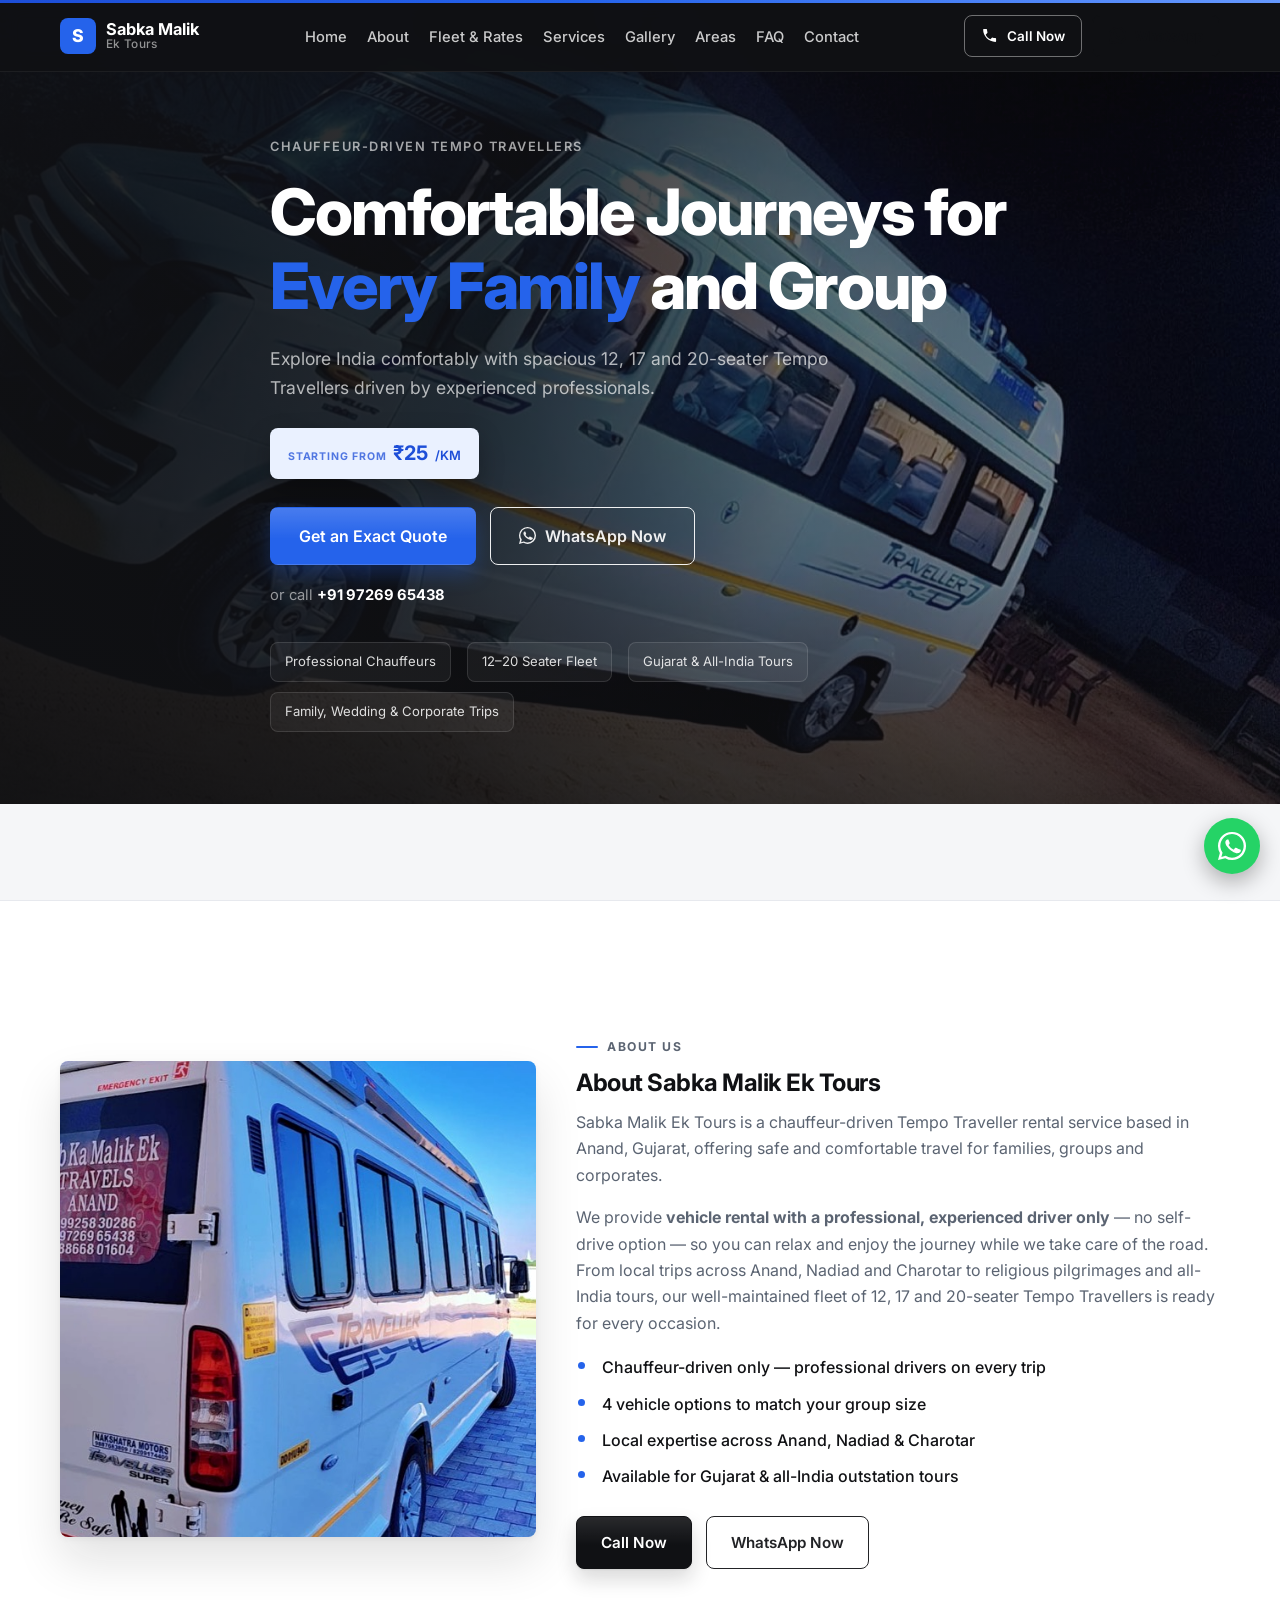
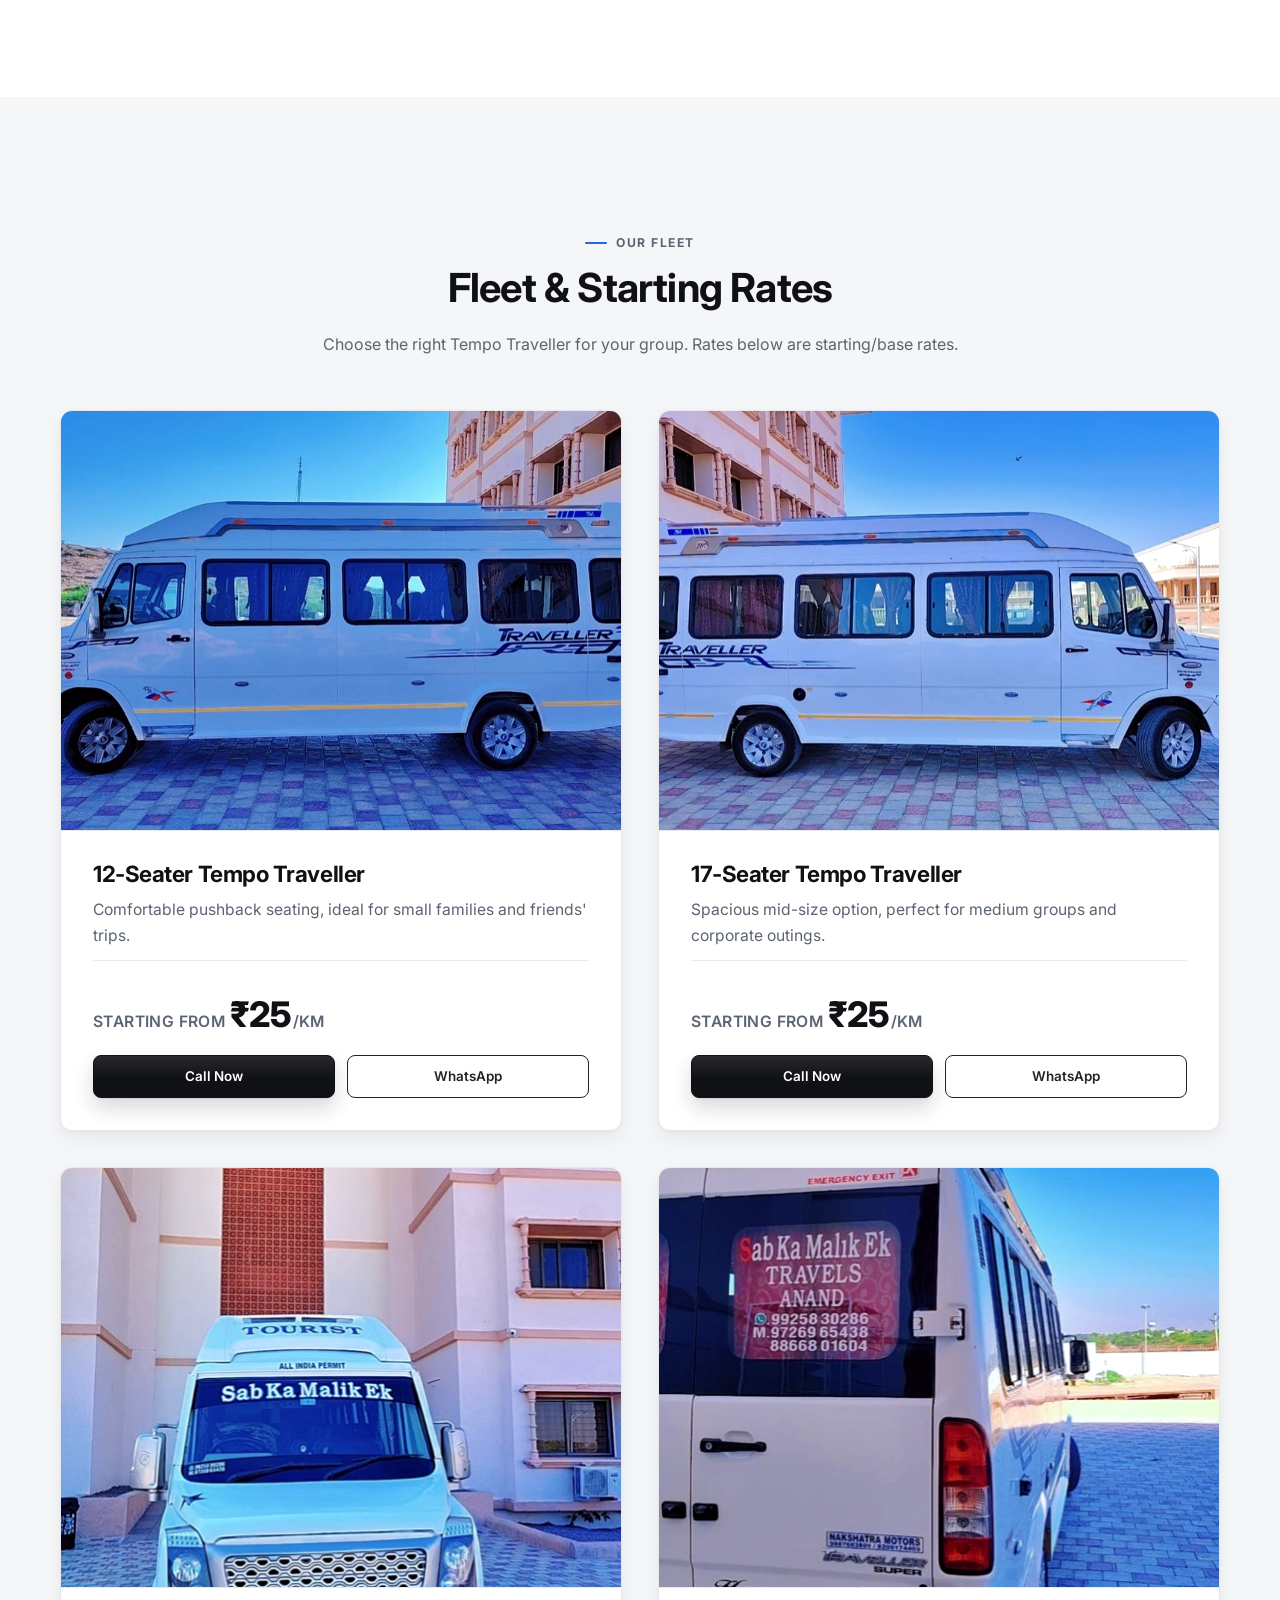
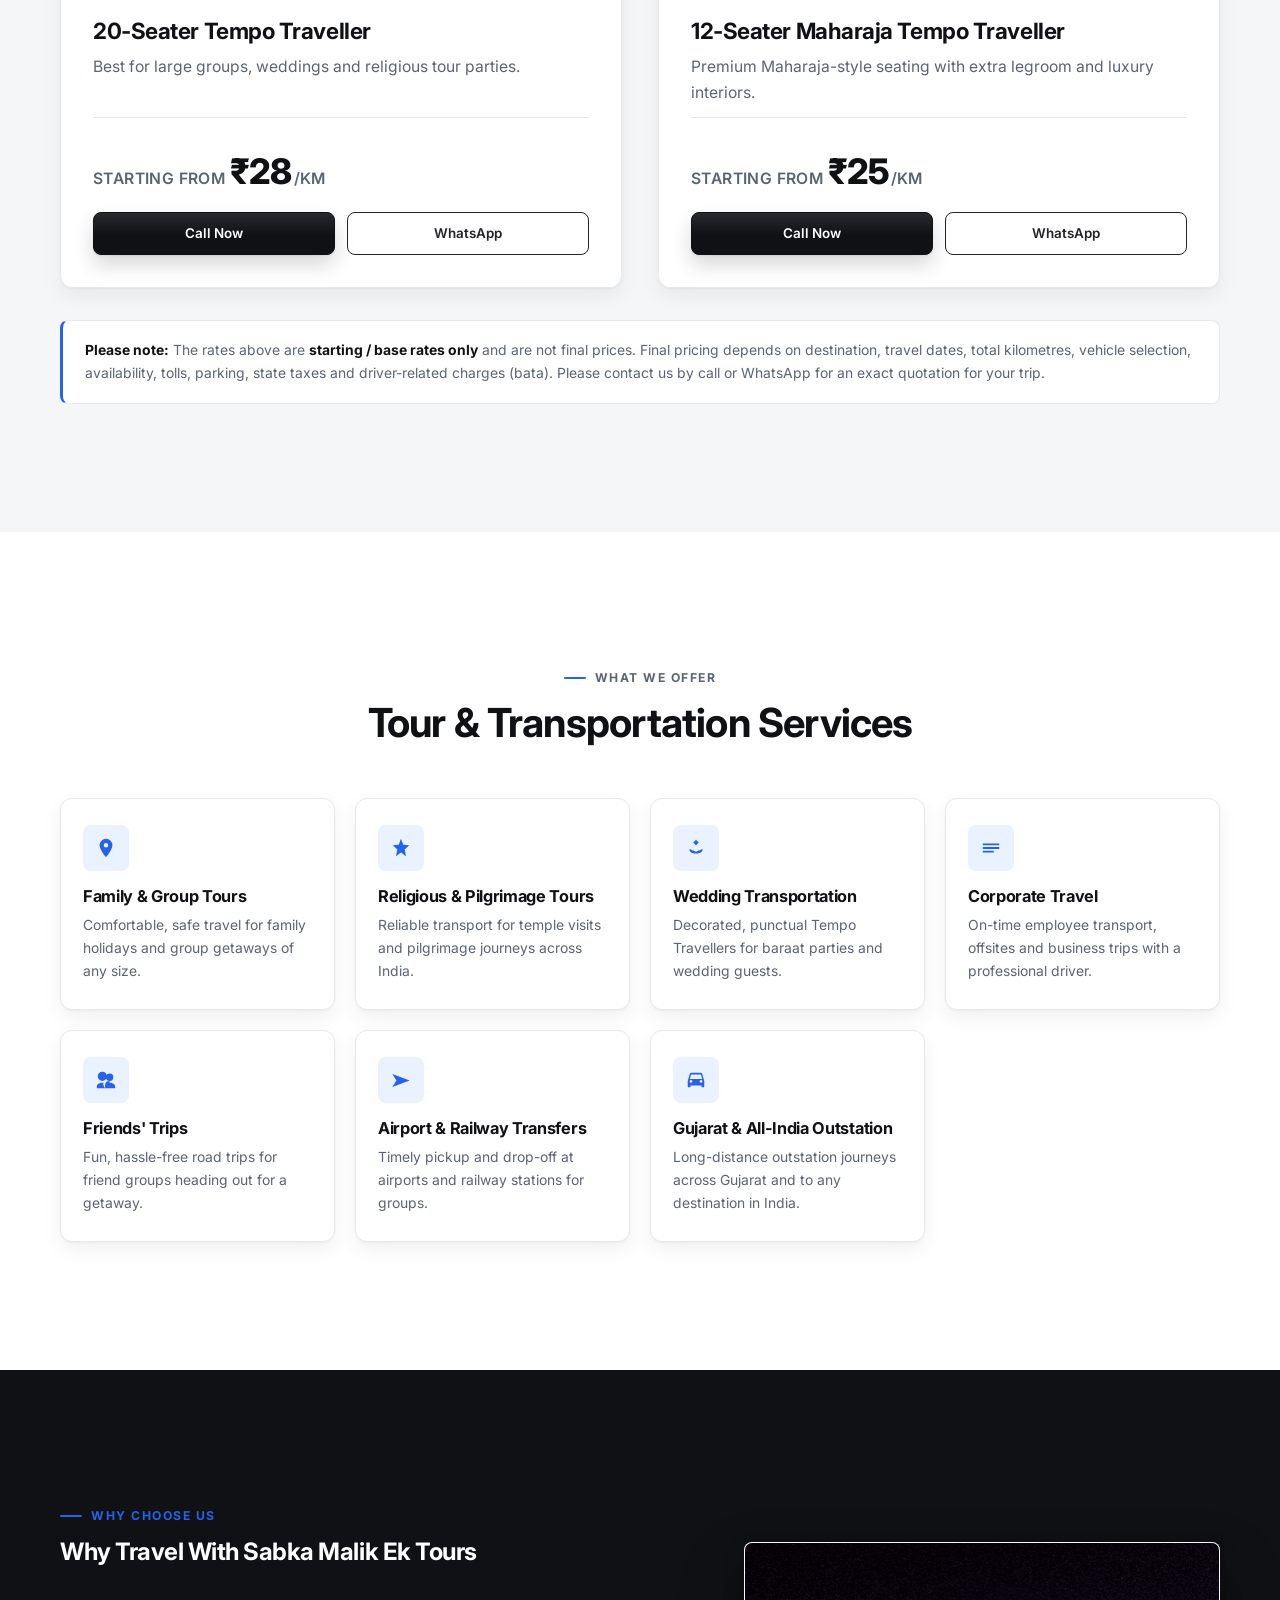
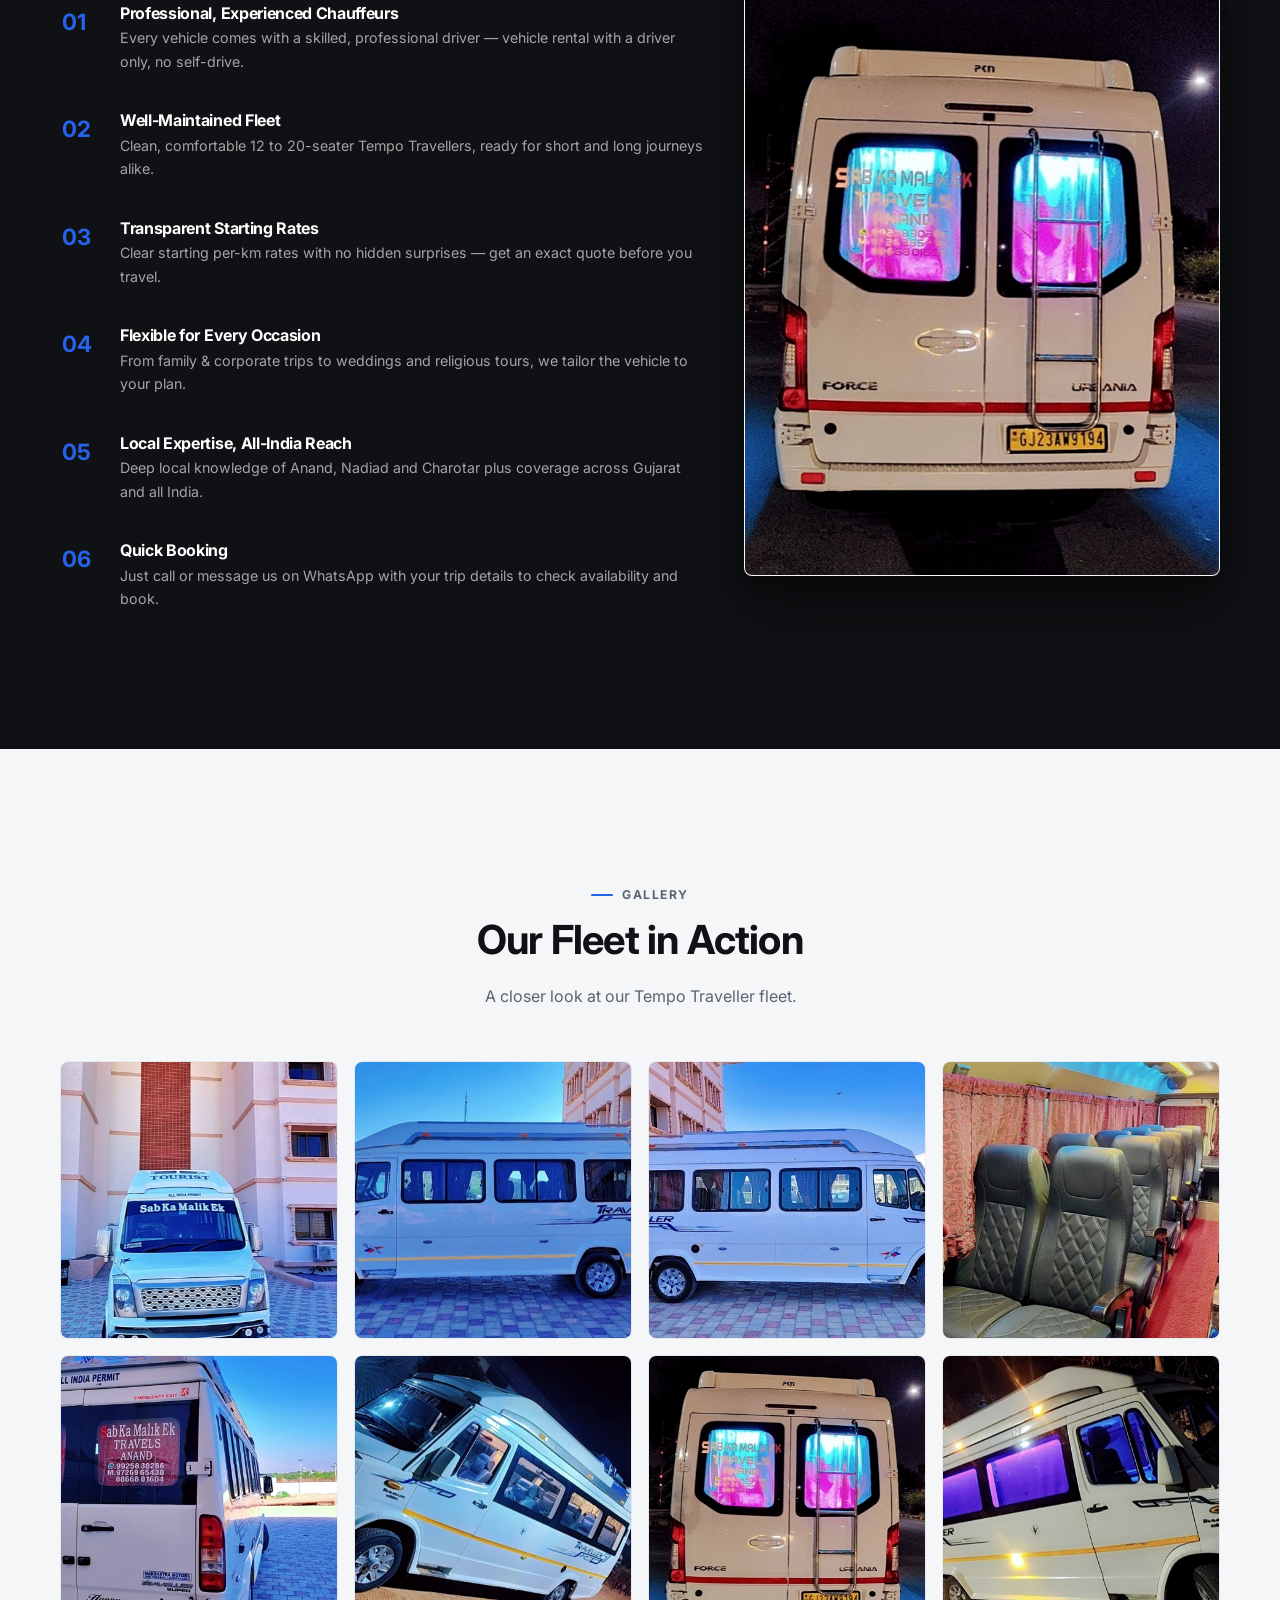
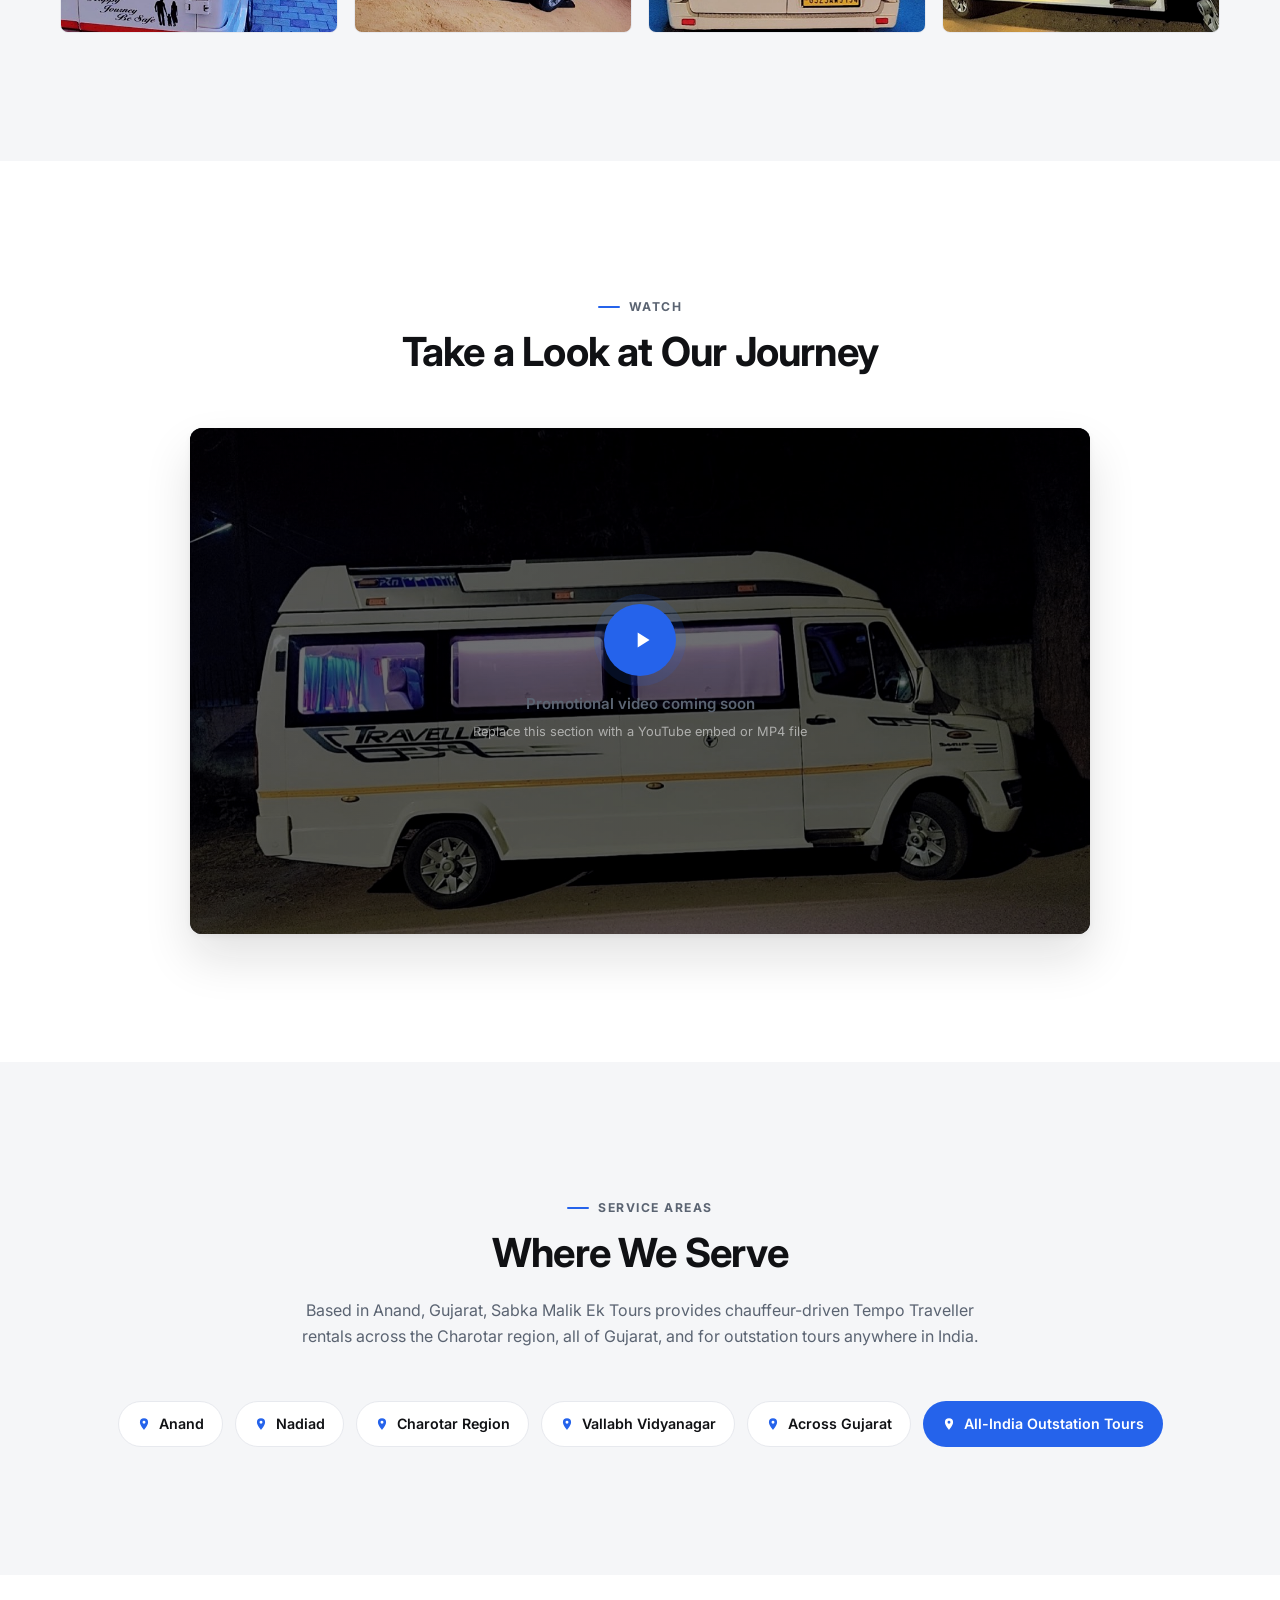
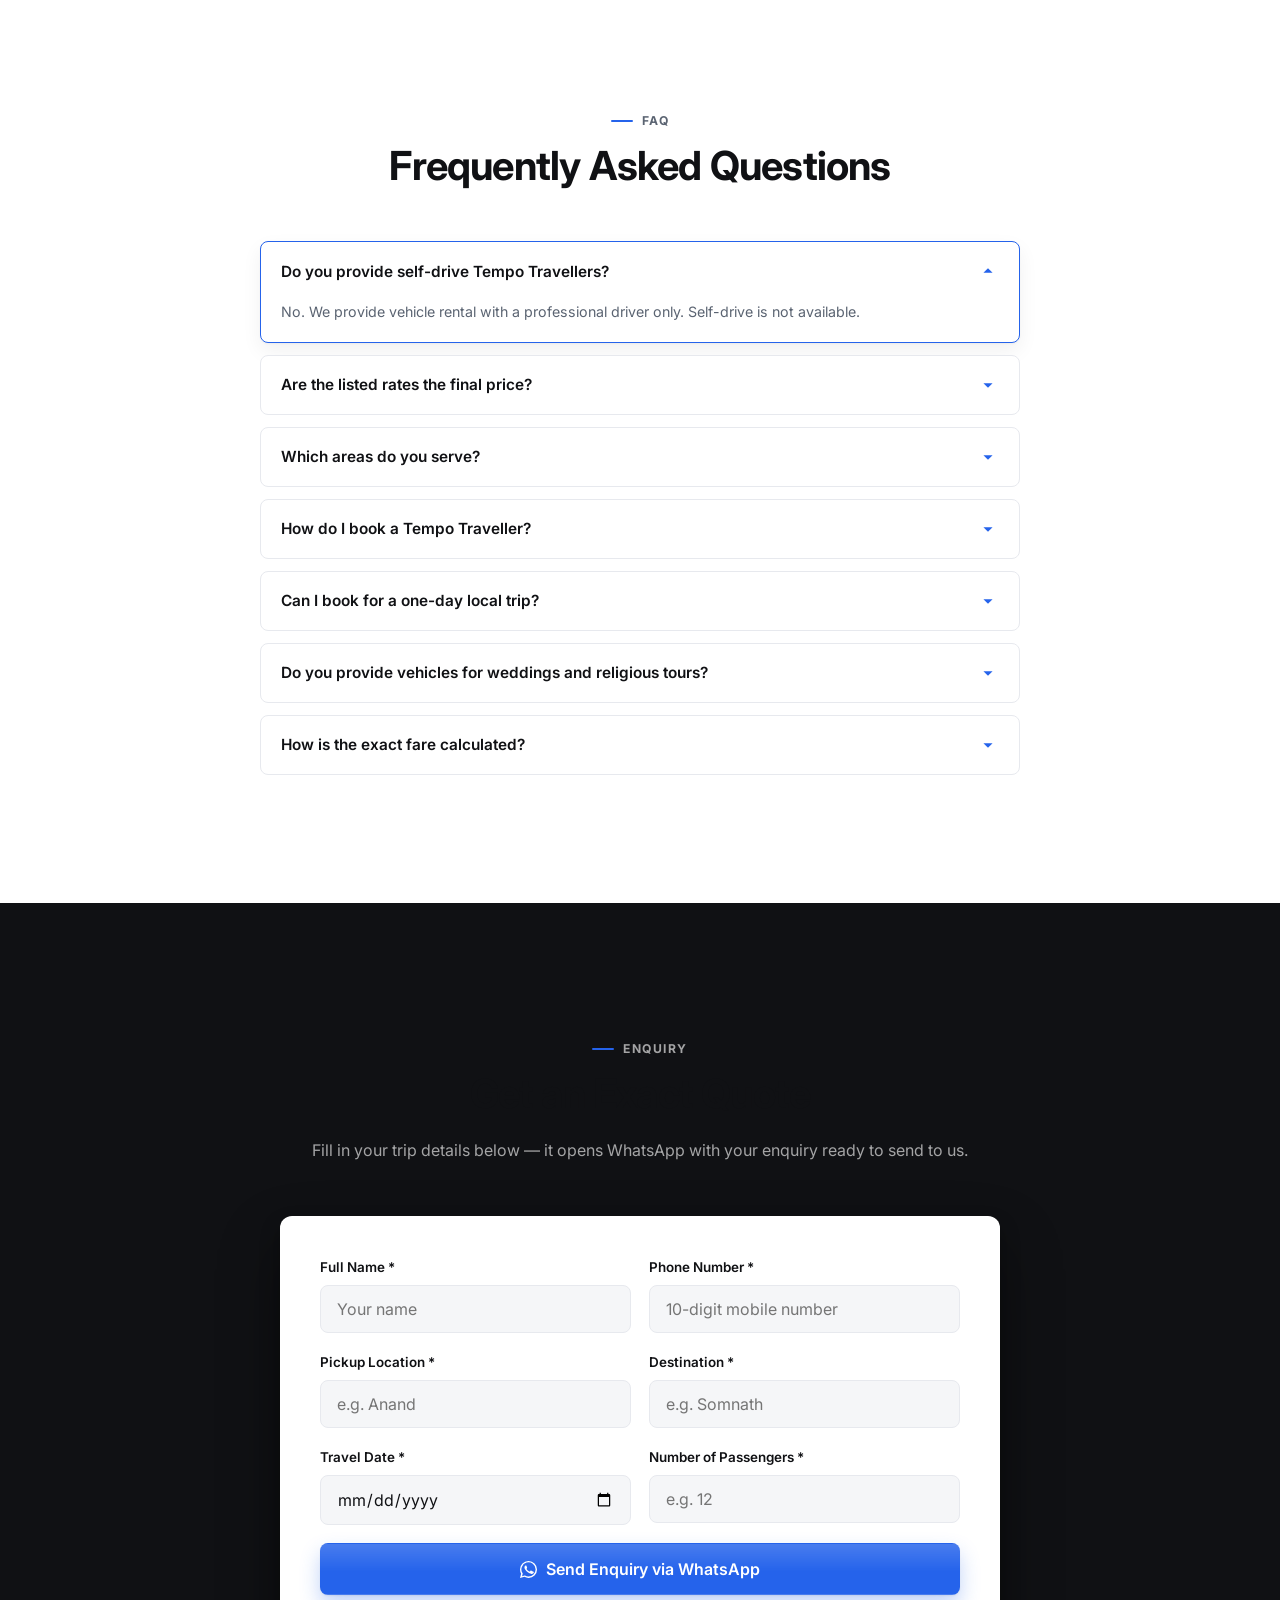
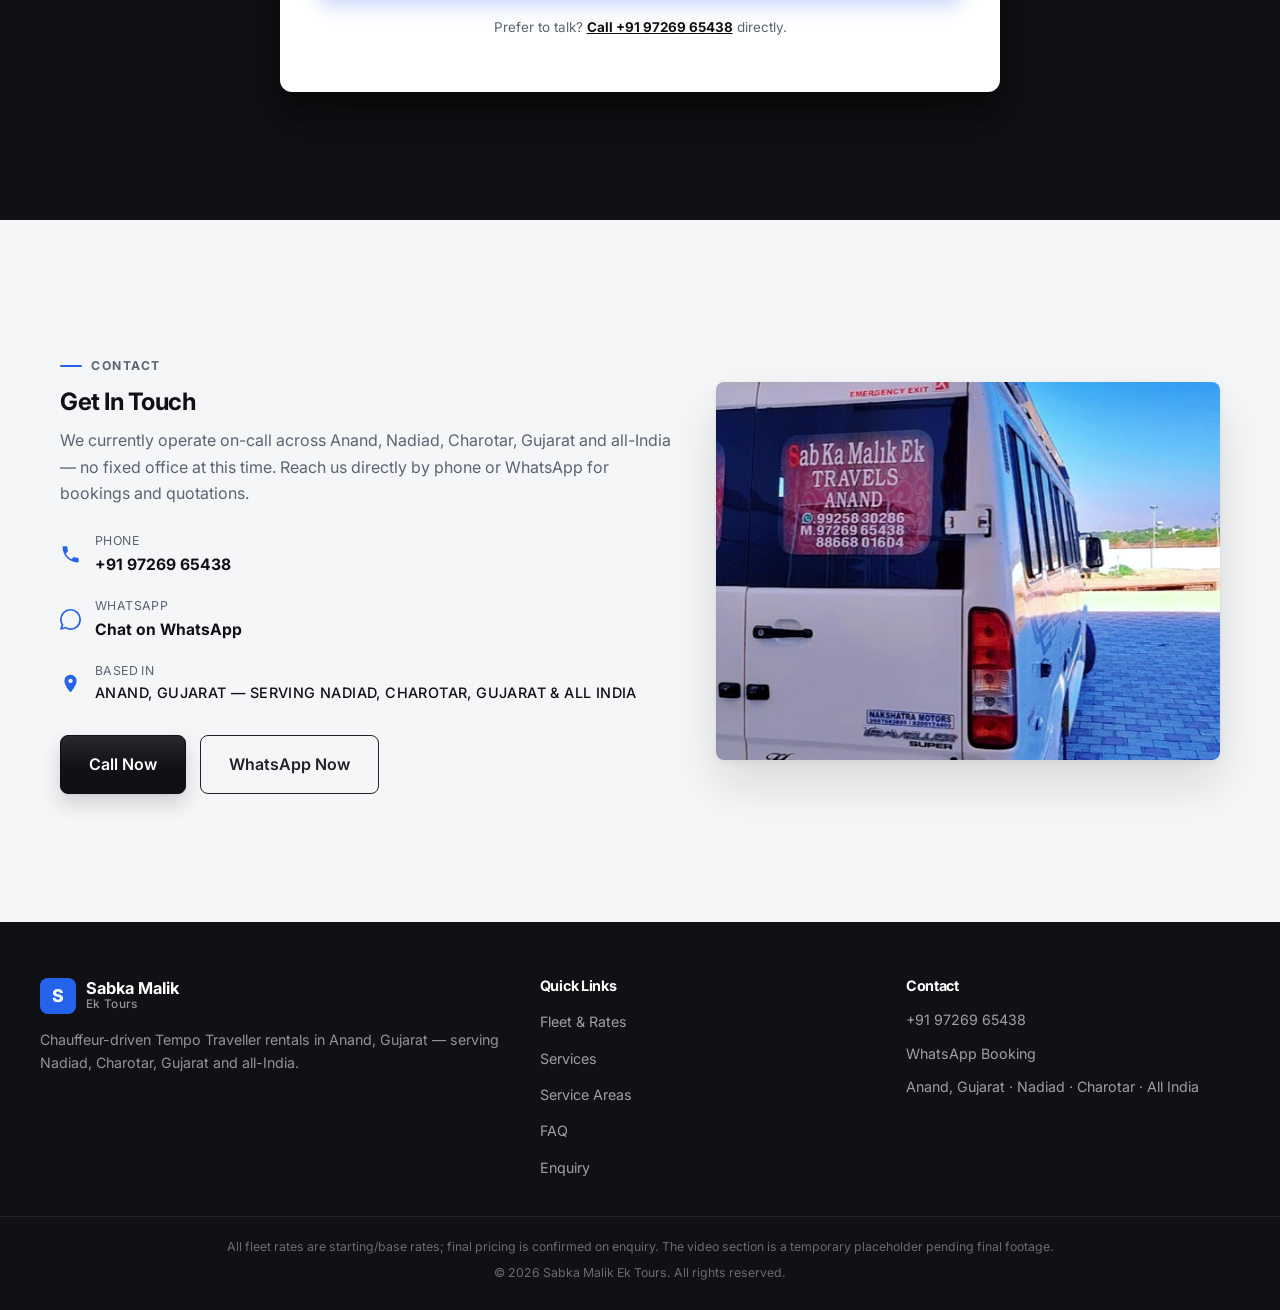
==== index.html @ 57eaad8a "Initial commit: Sabka Malik Ek Tours website Static site for a chauffeur-driven Tempo Traveller rent" ====
<!DOCTYPE html>
<html lang="en">
<head>
<meta charset="UTF-8">
<meta name="viewport" content="width=device-width, initial-scale=1.0">
<title>Sabka Malik Ek Tours | Tempo Traveller Rental in Anand, Gujarat</title>
<meta name="description" content="Chauffeur-driven 12, 17 &amp; 20-Seater Tempo Traveller rentals in Anand, Nadiad, Charotar, Gujarat &amp; all-India. Family tours, weddings, pilgrimage &amp; corporate travel. Starting from ₹25/km. Call or WhatsApp +91 97269 65438.">
<meta name="keywords" content="Tempo Traveller rental Anand, Tempo Traveller Nadiad, Tempo Traveller Charotar, Tempo Traveller Gujarat, chauffeur driven tempo traveller, 12 seater tempo traveller, 17 seater tempo traveller, 20 seater tempo traveller, family tour vehicle Anand, wedding car rental Anand, all India tour taxi">
<meta name="robots" content="index, follow">
<meta name="theme-color" content="#0E0F12">
<link rel="canonical" href="https://www.yourdomain.com/">

<!-- Open Graph -->
<meta property="og:type" content="business.business">
<meta property="og:title" content="Sabka Malik Ek Tours | Tempo Traveller Rental in Anand, Gujarat">
<meta property="og:description" content="Chauffeur-driven 12, 17 &amp; 20-Seater Tempo Traveller rentals across Anand, Nadiad, Charotar, Gujarat &amp; all-India. Starting from ₹25/km.">
<meta property="og:image" content="images/hero.jpg">
<meta property="og:url" content="https://www.yourdomain.com/">
<meta property="og:locale" content="en_IN">

<link rel="icon" type="image/svg+xml" href="images/favicon.svg">

<!-- Fonts: Inter — a single, professional UI typeface for both headings and body copy -->
<link rel="preconnect" href="https://fonts.googleapis.com">
<link rel="preconnect" href="https://fonts.gstatic.com" crossorigin>
<link href="https://fonts.googleapis.com/css2?family=Inter:wght@400;500;600;700;800&amp;display=swap" rel="stylesheet">

<link rel="stylesheet" href="style.css">

<!-- Local Business structured data for local SEO. No fixed office address available -- this is a mobile / service-area business, so areaServed is used instead of a postal address. -->
<script type="application/ld+json">
{
  "@context": "https://schema.org",
  "@type": "TravelAgency",
  "name": "Sabka Malik Ek Tours",
  "description": "Chauffeur-driven Tempo Traveller rental service based in Anand, Gujarat, offering 12, 17 and 20-seater vehicles for family tours, weddings, pilgrimage, corporate travel and all-India outstation journeys.",
  "telephone": "+91-97269-65438",
  "priceRange": "₹25 - ₹28 per km (starting rate)",
  "areaServed": ["Anand", "Nadiad", "Charotar", "Gujarat", "India"],
  "url": "https://www.yourdomain.com/",
  "image": "images/hero.jpg",
  "sameAs": ["https://wa.me/919726965438"]
}
</script>
</head>
<body>

<a class="skip-link" href="#main">Skip to content</a>

<!-- ============ HEADER ============ -->
<header class="site-header" id="site-header">
  <div class="container header-inner">
    <a href="#home" class="logo">
      <span class="logo-mark">S</span>
      <span class="logo-text">Sabka Malik <em>Ek Tours</em></span>
    </a>

    <nav class="main-nav" id="main-nav" aria-label="Primary">
      <ul>
        <li><a href="#home">Home</a></li>
        <li><a href="#about">About</a></li>
        <li><a href="#fleet">Fleet &amp; Rates</a></li>
        <li><a href="#services">Services</a></li>
        <li><a href="#gallery">Gallery</a></li>
        <li><a href="#areas">Areas</a></li>
        <li><a href="#faq">FAQ</a></li>
        <li><a href="#contact">Contact</a></li>
      </ul>
    </nav>

    <div class="header-cta">
      <a href="tel:+919726965438" class="btn btn-outline btn-sm"><svg class="icon" viewBox="0 0 24 24"><path d="M6.6 10.8c1.4 2.8 3.8 5.1 6.6 6.6l2.2-2.2c.3-.3.7-.4 1.1-.2 1.2.4 2.5.6 3.8.6.6 0 1 .4 1 1V20c0 .6-.4 1-1 1C10.9 21 3 13.1 3 3.7c0-.6.4-1 1-1h3.5c.6 0 1 .4 1 1 0 1.3.2 2.6.6 3.8.1.4 0 .8-.2 1.1L6.6 10.8z"/></svg><span>Call Now</span></a>
      <a href="https://wa.me/919726965438?text=Hi%20Sabka%20Malik%20Ek%20Tours%2C%20I%20would%20like%20to%20enquire%20about%20a%20Tempo%20Traveller%20booking." target="_blank" rel="noopener" class="btn btn-whatsapp btn-sm"><svg class="icon" viewBox="0 0 24 24"><path d="M20.5 3.5A11.8 11.8 0 0012 0 11.9 11.9 0 000 12a11.8 11.8 0 001.6 6L0 24l6.2-1.6A11.9 11.9 0 0012 24a11.9 11.9 0 0012-12 11.8 11.8 0 00-3.5-8.5zM12 22a9.9 9.9 0 01-5-1.4l-.4-.2-3.7 1 1-3.6-.2-.4A10 10 0 1122 12a10 10 0 01-10 10zm5.5-7.5c-.3-.1-1.7-.9-2-1-.3-.1-.5-.1-.7.1s-.8 1-1 1.2c-.1.2-.3.2-.6.1a8.2 8.2 0 01-4-3.5c-.3-.5.3-.5.8-1.6.1-.2 0-.4 0-.5L9 6.7c-.1-.3-.4-.2-.6-.2h-.5a1 1 0 00-.7.3A2.9 2.9 0 006.3 9c0 1.6 1.2 3.1 1.3 3.3.2.2 2.4 3.6 5.8 5 3.4 1.3 3.4.9 4 .8.6-.1 1.7-.7 2-1.4.2-.7.2-1.3.1-1.4-.1-.2-.3-.2-.6-.3z"/></svg><span>WhatsApp</span></a>
    </div>

    <button class="nav-toggle" id="nav-toggle" aria-label="Toggle menu" aria-expanded="false" aria-controls="main-nav">
      <span></span><span></span><span></span>
    </button>
  </div>
</header>

<main id="main">

  <!-- ============ HERO ============ -->
  <!-- Placeholder background: solid dark panel styled in style.css (.hero). Replace with a real vehicle
       photo or video by swapping the background on .hero, or by adding
       <video class="hero-media" autoplay muted loop playsinline><source src="videos/hero.mp4" type="video/mp4"></video>
       as the first child of .hero, behind .hero-overlay. -->
  <section class="hero" id="home">
    <div class="hero-overlay"></div>
    <div class="container hero-inner">
      <p class="eyebrow reveal">Chauffeur-Driven Tempo Travellers</p>
      <h1 class="hero-title reveal">Comfortable Journeys for <span class="accent">Every Family</span> and Group</h1>
      <p class="hero-desc reveal">Explore India comfortably with spacious 12, 17 and 20-seater Tempo Travellers driven by experienced professionals.</p>

      <p class="price-tag reveal"><span>Starting From</span> ₹25<small>/KM</small></p>

      <div class="hero-cta reveal">
        <a href="#enquiry" class="btn btn-saffron btn-lg">Get an Exact Quote</a>
        <a href="https://wa.me/919726965438?text=Hi%20Sabka%20Malik%20Ek%20Tours%2C%20I%20would%20like%20to%20enquire%20about%20a%20Tempo%20Traveller%20booking." target="_blank" rel="noopener" class="btn btn-whatsapp btn-lg">
          <svg class="icon" viewBox="0 0 24 24"><path d="M20.5 3.5A11.8 11.8 0 0012 0 11.9 11.9 0 000 12a11.8 11.8 0 001.6 6L0 24l6.2-1.6A11.9 11.9 0 0012 24a11.9 11.9 0 0012-12 11.8 11.8 0 00-3.5-8.5zM12 22a9.9 9.9 0 01-5-1.4l-.4-.2-3.7 1 1-3.6-.2-.4A10 10 0 1122 12a10 10 0 01-10 10zm5.5-7.5c-.3-.1-1.7-.9-2-1-.3-.1-.5-.1-.7.1s-.8 1-1 1.2c-.1.2-.3.2-.6.1a8.2 8.2 0 01-4-3.5c-.3-.5.3-.5.8-1.6.1-.2 0-.4 0-.5L9 6.7c-.1-.3-.4-.2-.6-.2h-.5a1 1 0 00-.7.3A2.9 2.9 0 006.3 9c0 1.6 1.2 3.1 1.3 3.3.2.2 2.4 3.6 5.8 5 3.4 1.3 3.4.9 4 .8.6-.1 1.7-.7 2-1.4.2-.7.2-1.3.1-1.4-.1-.2-.3-.2-.6-.3z"/></svg>
          WhatsApp Now
        </a>
      </div>
      <a href="tel:+919726965438" class="hero-call-link reveal">or call <strong>+91 97269 65438</strong></a>

      <ul class="hero-badges reveal">
        <li>Professional Chauffeurs</li>
        <li>12–20 Seater Fleet</li>
        <li>Gujarat &amp; All-India Tours</li>
        <li>Family, Wedding &amp; Corporate Trips</li>
      </ul>
    </div>
  </section>


  <!-- ============ STAT STRIP ============ -->
  <section class="stat-strip">
    <div class="container stat-grid">
      <div class="stat-item reveal">
        <svg viewBox="0 0 24 24"><path d="M3 13l2-7a2 2 0 012-2h10a2 2 0 012 2l2 7v6a1 1 0 01-1 1h-1a1 1 0 01-1-1v-1H6v1a1 1 0 01-1 1H4a1 1 0 01-1-1v-6z"/></svg>
        <strong>4</strong><span>Fleet Options</span>
      </div>
      <div class="stat-item reveal">
        <svg viewBox="0 0 24 24"><path d="M12 2a7 7 0 00-7 7c0 5.2 7 13 7 13s7-7.8 7-13a7 7 0 00-7-7zm0 9.5A2.5 2.5 0 1112 6.5a2.5 2.5 0 010 5z"/></svg>
        <strong>12&ndash;20</strong><span>Seater Range</span>
      </div>
      <div class="stat-item reveal">
        <svg viewBox="0 0 24 24"><path d="M6.6 10.8c1.4 2.8 3.8 5.1 6.6 6.6l2.2-2.2c.3-.3.7-.4 1.1-.2 1.2.4 2.5.6 3.8.6.6 0 1 .4 1 1V20c0 .6-.4 1-1 1C10.9 21 3 13.1 3 3.7c0-.6.4-1 1-1h3.5c.6 0 1 .4 1 1 0 1.3.2 2.6.6 3.8.1.4 0 .8-.2 1.1L6.6 10.8z"/></svg>
        <strong>100%</strong><span>Chauffeur-Driven</span>
      </div>
      <div class="stat-item reveal">
        <svg viewBox="0 0 24 24"><path d="M2.5 19.5l19-7-19-7 4.5 7-4.5 7z"/></svg>
        <strong>Pan</strong><span>India Tours</span>
      </div>
    </div>
  </section>


  <!-- ============ ABOUT ============ -->
  <section class="about is-light" id="about">
    <div class="container about-grid">
      <div class="about-media reveal">
        <div class="img-frame ar-1-1">
          <img src="images/about.jpg" alt="Sab Ka Malik Ek Tours chauffeur-driven Tempo Traveller, rear view with contact details" loading="lazy">
        </div>
      </div>
      <div class="about-content reveal">
        <p class="section-tag">About Us</p>
        <h2>About Sabka Malik Ek Tours</h2>
        <p>Sabka Malik Ek Tours is a chauffeur-driven Tempo Traveller rental service based in Anand, Gujarat, offering safe and comfortable travel for families, groups and corporates.</p>
        <p>We provide <strong>vehicle rental with a professional, experienced driver only</strong> — no self-drive option — so you can relax and enjoy the journey while we take care of the road. From local trips across Anand, Nadiad and Charotar to religious pilgrimages and all-India tours, our well-maintained fleet of 12, 17 and 20-seater Tempo Travellers is ready for every occasion.</p>
        <ul class="about-points">
          <li>Chauffeur-driven only — professional drivers on every trip</li>
          <li>4 vehicle options to match your group size</li>
          <li>Local expertise across Anand, Nadiad &amp; Charotar</li>
          <li>Available for Gujarat &amp; all-India outstation tours</li>
        </ul>
        <div class="hero-cta">
          <a href="tel:+919726965438" class="btn btn-dark">Call Now</a>
          <a href="https://wa.me/919726965438?text=Hi%20Sabka%20Malik%20Ek%20Tours%2C%20I%20would%20like%20to%20enquire%20about%20a%20Tempo%20Traveller%20booking." target="_blank" rel="noopener" class="btn btn-whatsapp">WhatsApp Now</a>
        </div>
      </div>
    </div>
  </section>


  <!-- ============ FLEET & PRICING ============ -->
  <section class="fleet is-light" id="fleet">
    <div class="container">
      <div class="section-head reveal">
        <p class="section-tag center">Our Fleet</p>
        <h2>Fleet &amp; Starting Rates</h2>
        <p class="section-sub">Choose the right Tempo Traveller for your group. Rates below are starting/base rates.</p>
      </div>

      <div class="fleet-grid">
        <article class="fleet-card reveal">
          <div class="img-frame ar-4-3">
            <img src="images/fleet-12-seater.jpg" alt="12-Seater Tempo Traveller side profile" loading="lazy">
          </div>
          <div class="fleet-body">
            <h3>12-Seater Tempo Traveller</h3>
            <p>Comfortable pushback seating, ideal for small families and friends' trips.</p>
            <p class="price">Starting from <strong>₹25</strong>/km</p>
            <div class="fleet-actions">
              <a href="tel:+919726965438" class="btn btn-dark btn-sm">Call Now</a>
              <a href="https://wa.me/919726965438?text=Hi%2C%20I%20want%20to%20enquire%20about%20the%2012-Seater%20Tempo%20Traveller." target="_blank" rel="noopener" class="btn btn-whatsapp btn-sm">WhatsApp</a>
            </div>
          </div>
        </article>

        <article class="fleet-card reveal">
          <div class="img-frame ar-4-3">
            <img src="images/fleet-17-seater.jpg" alt="17-Seater Tempo Traveller side profile" loading="lazy">
          </div>
          <div class="fleet-body">
            <h3>17-Seater Tempo Traveller</h3>
            <p>Spacious mid-size option, perfect for medium groups and corporate outings.</p>
            <p class="price">Starting from <strong>₹25</strong>/km</p>
            <div class="fleet-actions">
              <a href="tel:+919726965438" class="btn btn-dark btn-sm">Call Now</a>
              <a href="https://wa.me/919726965438?text=Hi%2C%20I%20want%20to%20enquire%20about%20the%2017-Seater%20Tempo%20Traveller." target="_blank" rel="noopener" class="btn btn-whatsapp btn-sm">WhatsApp</a>
            </div>
          </div>
        </article>

        <article class="fleet-card reveal">
          <div class="img-frame ar-4-3">
            <img src="images/fleet-20-seater.jpg" alt="20-Seater Tempo Traveller front view" loading="lazy">
          </div>
          <div class="fleet-body">
            <h3>20-Seater Tempo Traveller</h3>
            <p>Best for large groups, weddings and religious tour parties.</p>
            <p class="price">Starting from <strong>₹28</strong>/km</p>
            <div class="fleet-actions">
              <a href="tel:+919726965438" class="btn btn-dark btn-sm">Call Now</a>
              <a href="https://wa.me/919726965438?text=Hi%2C%20I%20want%20to%20enquire%20about%20the%2020-Seater%20Tempo%20Traveller." target="_blank" rel="noopener" class="btn btn-whatsapp btn-sm">WhatsApp</a>
            </div>
          </div>
        </article>

        <article class="fleet-card reveal">
          <div class="img-frame ar-4-3">
            <img src="images/fleet-maharaja.jpg" alt="12-Seater Maharaja Tempo Traveller rear view" loading="lazy">
          </div>
          <div class="fleet-body">
            <h3>12-Seater Maharaja Tempo Traveller</h3>
            <p>Premium Maharaja-style seating with extra legroom and luxury interiors.</p>
            <p class="price">Starting from <strong>₹25</strong>/km</p>
            <div class="fleet-actions">
              <a href="tel:+919726965438" class="btn btn-dark btn-sm">Call Now</a>
              <a href="https://wa.me/919726965438?text=Hi%2C%20I%20want%20to%20enquire%20about%20the%2012-Seater%20Maharaja%20Tempo%20Traveller." target="_blank" rel="noopener" class="btn btn-whatsapp btn-sm">WhatsApp</a>
            </div>
          </div>
        </article>
      </div>

      <div class="rate-disclaimer reveal">
        <strong>Please note:</strong> The rates above are <strong>starting / base rates only</strong> and are not final prices. Final pricing depends on destination, travel dates, total kilometres, vehicle selection, availability, tolls, parking, state taxes and driver-related charges (bata). Please contact us by call or WhatsApp for an exact quotation for your trip.
      </div>
    </div>
  </section>


  <!-- ============ SERVICES ============ -->
  <section class="services is-light" id="services">
    <div class="container">
      <div class="section-head reveal">
        <p class="section-tag center">What We Offer</p>
        <h2>Tour &amp; Transportation Services</h2>
      </div>

      <div class="services-grid">
        <div class="service-card reveal">
          <div class="service-icon"><svg viewBox="0 0 24 24"><path d="M12 2a7 7 0 00-7 7c0 5.2 7 13 7 13s7-7.8 7-13a7 7 0 00-7-7zm0 9.5A2.5 2.5 0 1112 6.5a2.5 2.5 0 010 5z"/></svg></div>
          <h3>Family &amp; Group Tours</h3>
          <p>Comfortable, safe travel for family holidays and group getaways of any size.</p>
        </div>
        <div class="service-card reveal">
          <div class="service-icon"><svg viewBox="0 0 24 24"><path d="M12 2l2.5 6.5L21 9l-5 4.5L17.5 21 12 17l-5.5 4L8 13.5 3 9l6.5-.5z"/></svg></div>
          <h3>Religious &amp; Pilgrimage Tours</h3>
          <p>Reliable transport for temple visits and pilgrimage journeys across India.</p>
        </div>
        <div class="service-card reveal">
          <div class="service-icon"><svg viewBox="0 0 24 24"><path d="M12 3l3 3-3 3-3-3 3-3zm0 15c-4 0-7-1.6-7-3.5V13l7 3 7-3v1.5c0 1.9-3 3.5-7 3.5z"/></svg></div>
          <h3>Wedding Transportation</h3>
          <p>Decorated, punctual Tempo Travellers for baraat parties and wedding guests.</p>
        </div>
        <div class="service-card reveal">
          <div class="service-icon"><svg viewBox="0 0 24 24"><path d="M3 7h18v2H3V7zm0 4h18v2H3v-2zm0 4h12v2H3v-2z"/></svg></div>
          <h3>Corporate Travel</h3>
          <p>On-time employee transport, offsites and business trips with a professional driver.</p>
        </div>
        <div class="service-card reveal">
          <div class="service-icon"><svg viewBox="0 0 24 24"><path d="M8 3a5 5 0 100 10A5 5 0 008 3zm8 2a4 4 0 100 8 4 4 0 000-8zM8 15c-3.3 0-6 1.8-6 4v2h9.3A6.9 6.9 0 019 17c0-.7.1-1.4.3-2H8zm8-2c-1.1 0-2.2.2-3.1.6A6 6 0 0011 17v4h11v-2c0-2.2-2.7-4-6-4z"/></svg></div>
          <h3>Friends' Trips</h3>
          <p>Fun, hassle-free road trips for friend groups heading out for a getaway.</p>
        </div>
        <div class="service-card reveal">
          <div class="service-icon"><svg viewBox="0 0 24 24"><path d="M2.5 19.5l19-7-19-7 4.5 7-4.5 7z"/></svg></div>
          <h3>Airport &amp; Railway Transfers</h3>
          <p>Timely pickup and drop-off at airports and railway stations for groups.</p>
        </div>
        <div class="service-card reveal">
          <div class="service-icon"><svg viewBox="0 0 24 24"><path d="M3 13l2-7a2 2 0 012-2h10a2 2 0 012 2l2 7v6a1 1 0 01-1 1h-1a1 1 0 01-1-1v-1H6v1a1 1 0 01-1 1H4a1 1 0 01-1-1v-6zm3.5 2a1.5 1.5 0 100-3 1.5 1.5 0 000 3zm11 0a1.5 1.5 0 100-3 1.5 1.5 0 000 3zM5.2 11h13.6l-1.4-5H6.6l-1.4 5z"/></svg></div>
          <h3>Gujarat &amp; All-India Outstation</h3>
          <p>Long-distance outstation journeys across Gujarat and to any destination in India.</p>
        </div>
      </div>
    </div>
  </section>


  <!-- ============ WHY CHOOSE US ============ -->
  <section class="why" id="why">
    <div class="container why-grid">
      <div class="why-content reveal">
        <p class="section-tag">Why Choose Us</p>
        <h2>Why Travel With Sabka Malik Ek Tours</h2>
        <div class="why-list">
          <div class="why-item">
            <div class="why-num">01</div>
            <div><h3>Professional, Experienced Chauffeurs</h3><p>Every vehicle comes with a skilled, professional driver — vehicle rental with a driver only, no self-drive.</p></div>
          </div>
          <div class="why-item">
            <div class="why-num">02</div>
            <div><h3>Well-Maintained Fleet</h3><p>Clean, comfortable 12 to 20-seater Tempo Travellers, ready for short and long journeys alike.</p></div>
          </div>
          <div class="why-item">
            <div class="why-num">03</div>
            <div><h3>Transparent Starting Rates</h3><p>Clear starting per-km rates with no hidden surprises — get an exact quote before you travel.</p></div>
          </div>
          <div class="why-item">
            <div class="why-num">04</div>
            <div><h3>Flexible for Every Occasion</h3><p>From family &amp; corporate trips to weddings and religious tours, we tailor the vehicle to your plan.</p></div>
          </div>
          <div class="why-item">
            <div class="why-num">05</div>
            <div><h3>Local Expertise, All-India Reach</h3><p>Deep local knowledge of Anand, Nadiad and Charotar plus coverage across Gujarat and all India.</p></div>
          </div>
          <div class="why-item">
            <div class="why-num">06</div>
            <div><h3>Quick Booking</h3><p>Just call or message us on WhatsApp with your trip details to check availability and book.</p></div>
          </div>
        </div>
      </div>
      <div class="why-media reveal">
        <div class="img-frame ar-3-4">
          <img src="images/why.jpg" alt="Sab Ka Malik Ek Tours Tempo Traveller, rear view at night" loading="lazy">
        </div>
      </div>
    </div>
  </section>


  <!-- ============ GALLERY ============ -->
  <section class="gallery is-light" id="gallery">
    <div class="container">
      <div class="section-head reveal">
        <p class="section-tag center">Gallery</p>
        <h2>Our Fleet in Action</h2>
        <p class="section-sub">A closer look at our Tempo Traveller fleet.</p>
      </div>
      <div class="gallery-grid">
        <div class="img-frame ar-1-1 reveal"><img src="images/gallery-1.jpg" alt="Tempo Traveller front view outside a building in Anand" loading="lazy"><span class="gallery-cap">Front View</span></div>
        <div class="img-frame ar-1-1 reveal"><img src="images/gallery-2.jpg" alt="Tempo Traveller side profile, daytime" loading="lazy"><span class="gallery-cap">Side Profile</span></div>
        <div class="img-frame ar-1-1 reveal"><img src="images/gallery-3.jpg" alt="Tempo Traveller side profile, alternate angle" loading="lazy"><span class="gallery-cap">On Location</span></div>
        <div class="img-frame ar-1-1 reveal"><img src="images/gallery-4.jpg" alt="Tempo Traveller premium interior seating" loading="lazy"><span class="gallery-cap">Interior Seating</span></div>
        <div class="img-frame ar-1-1 reveal"><img src="images/gallery-5.jpg" alt="Tempo Traveller rear view with Sab Ka Malik Ek Tours branding" loading="lazy"><span class="gallery-cap">Rear View</span></div>
        <div class="img-frame ar-1-1 reveal"><img src="images/gallery-6.jpg" alt="Tempo Traveller front three-quarter view at night" loading="lazy"><span class="gallery-cap">Evening Departure</span></div>
        <div class="img-frame ar-1-1 reveal"><img src="images/gallery-7.jpg" alt="Tempo Traveller rear view at night" loading="lazy"><span class="gallery-cap">Night View</span></div>
        <div class="img-frame ar-1-1 reveal"><img src="images/gallery-8.jpg" alt="Tempo Traveller cabin with ambient lighting at night" loading="lazy"><span class="gallery-cap">Cabin Lighting</span></div>
      </div>
    </div>
  </section>


  <!-- ============ VIDEO ============ -->
  <!-- Placeholder only. To embed the real video, replace this block's contents with either:
       <iframe src="https://www.youtube.com/embed/VIDEO_ID" title="Sabka Malik Ek Tours" allowfullscreen></iframe>
       or a self-hosted <video controls poster="images/video-poster.jpg" src="videos/your-video.mp4"></video> -->
  <section class="video-section is-light" id="video">
    <div class="container">
      <div class="section-head reveal">
        <p class="section-tag center">Watch</p>
        <h2>Take a Look at Our Journey</h2>
      </div>
      <div class="video-placeholder reveal" role="img" aria-label="Video placeholder — promotional video coming soon">
        <button class="play-btn" type="button" aria-label="Play video (placeholder)">
          <svg viewBox="0 0 24 24"><path d="M8 5v14l11-7z"/></svg>
        </button>
        <p class="video-caption">Promotional video coming soon<br><span>Replace this section with a YouTube embed or MP4 file</span></p>
      </div>
    </div>
  </section>


  <!-- ============ SERVICE AREAS ============ -->
  <section class="areas is-light" id="areas">
    <div class="container">
      <div class="section-head reveal">
        <p class="section-tag center">Service Areas</p>
        <h2>Where We Serve</h2>
        <p class="section-sub">Based in Anand, Gujarat, Sabka Malik Ek Tours provides chauffeur-driven Tempo Traveller rentals across the Charotar region, all of Gujarat, and for outstation tours anywhere in India.</p>
      </div>
      <div class="area-chips reveal">
        <span class="chip"><svg class="pin" viewBox="0 0 24 24"><path d="M12 2a7 7 0 00-7 7c0 5.2 7 13 7 13s7-7.8 7-13a7 7 0 00-7-7zm0 9.5A2.5 2.5 0 1112 6.5a2.5 2.5 0 010 5z"/></svg>Anand</span>
        <span class="chip"><svg class="pin" viewBox="0 0 24 24"><path d="M12 2a7 7 0 00-7 7c0 5.2 7 13 7 13s7-7.8 7-13a7 7 0 00-7-7zm0 9.5A2.5 2.5 0 1112 6.5a2.5 2.5 0 010 5z"/></svg>Nadiad</span>
        <span class="chip"><svg class="pin" viewBox="0 0 24 24"><path d="M12 2a7 7 0 00-7 7c0 5.2 7 13 7 13s7-7.8 7-13a7 7 0 00-7-7zm0 9.5A2.5 2.5 0 1112 6.5a2.5 2.5 0 010 5z"/></svg>Charotar Region</span>
        <span class="chip"><svg class="pin" viewBox="0 0 24 24"><path d="M12 2a7 7 0 00-7 7c0 5.2 7 13 7 13s7-7.8 7-13a7 7 0 00-7-7zm0 9.5A2.5 2.5 0 1112 6.5a2.5 2.5 0 010 5z"/></svg>Vallabh Vidyanagar</span>
        <span class="chip"><svg class="pin" viewBox="0 0 24 24"><path d="M12 2a7 7 0 00-7 7c0 5.2 7 13 7 13s7-7.8 7-13a7 7 0 00-7-7zm0 9.5A2.5 2.5 0 1112 6.5a2.5 2.5 0 010 5z"/></svg>Across Gujarat</span>
        <span class="chip chip-yellow"><svg class="pin" viewBox="0 0 24 24"><path d="M12 2a7 7 0 00-7 7c0 5.2 7 13 7 13s7-7.8 7-13a7 7 0 00-7-7zm0 9.5A2.5 2.5 0 1112 6.5a2.5 2.5 0 010 5z"/></svg>All-India Outstation Tours</span>
      </div>
    </div>
  </section>

  <!-- ============ FAQ ============ -->
  <section class="faq is-light" id="faq">
    <div class="container faq-wrap">
      <div class="section-head reveal">
        <p class="section-tag center">FAQ</p>
        <h2>Frequently Asked Questions</h2>
      </div>

      <div class="accordion reveal">
        <div class="acc-item open">
          <button class="acc-trigger" aria-expanded="true">
            <span>Do you provide self-drive Tempo Travellers?</span>
            <svg class="acc-icon" viewBox="0 0 24 24"><path d="M7 10l5 5 5-5z"/></svg>
          </button>
          <div class="acc-panel"><p>No. We provide vehicle rental with a professional driver only. Self-drive is not available.</p></div>
        </div>
        <div class="acc-item">
          <button class="acc-trigger" aria-expanded="false">
            <span>Are the listed rates the final price?</span>
            <svg class="acc-icon" viewBox="0 0 24 24"><path d="M7 10l5 5 5-5z"/></svg>
          </button>
          <div class="acc-panel"><p>No, the rates shown are starting/base rates only. Final pricing depends on destination, travel dates, total kilometres, vehicle selection, availability, tolls, parking, state taxes and driver-related charges. Contact us for an exact quotation.</p></div>
        </div>
        <div class="acc-item">
          <button class="acc-trigger" aria-expanded="false">
            <span>Which areas do you serve?</span>
            <svg class="acc-icon" viewBox="0 0 24 24"><path d="M7 10l5 5 5-5z"/></svg>
          </button>
          <div class="acc-panel"><p>We are based in Anand and serve Nadiad, the Charotar region, all of Gujarat, and offer all-India outstation tours.</p></div>
        </div>
        <div class="acc-item">
          <button class="acc-trigger" aria-expanded="false">
            <span>How do I book a Tempo Traveller?</span>
            <svg class="acc-icon" viewBox="0 0 24 24"><path d="M7 10l5 5 5-5z"/></svg>
          </button>
          <div class="acc-panel"><p>Call or WhatsApp us on +91 97269 65438 with your trip details, or fill out the enquiry form on this website and we'll get back to you.</p></div>
        </div>
        <div class="acc-item">
          <button class="acc-trigger" aria-expanded="false">
            <span>Can I book for a one-day local trip?</span>
            <svg class="acc-icon" viewBox="0 0 24 24"><path d="M7 10l5 5 5-5z"/></svg>
          </button>
          <div class="acc-panel"><p>Yes, we handle both one-day local trips around Anand, Nadiad and Charotar as well as multi-day outstation tours.</p></div>
        </div>
        <div class="acc-item">
          <button class="acc-trigger" aria-expanded="false">
            <span>Do you provide vehicles for weddings and religious tours?</span>
            <svg class="acc-icon" viewBox="0 0 24 24"><path d="M7 10l5 5 5-5z"/></svg>
          </button>
          <div class="acc-panel"><p>Yes, we regularly provide Tempo Travellers for wedding transportation and religious/pilgrimage tours.</p></div>
        </div>
        <div class="acc-item">
          <button class="acc-trigger" aria-expanded="false">
            <span>How is the exact fare calculated?</span>
            <svg class="acc-icon" viewBox="0 0 24 24"><path d="M7 10l5 5 5-5z"/></svg>
          </button>
          <div class="acc-panel"><p>Exact fare depends on your route, total distance and days, vehicle choice, tolls, parking, state taxes and driver charges. Share your trip details by call or WhatsApp and we'll provide a clear quotation.</p></div>
        </div>
      </div>
    </div>
  </section>


  <!-- ============ ENQUIRY FORM ============ -->
  <section class="enquiry" id="enquiry">
    <div class="container enquiry-wrap">
      <div class="section-head reveal">
        <p class="section-tag center">Enquiry</p>
        <h2>Get an Exact Quote</h2>
        <p class="section-sub">Fill in your trip details below — it opens WhatsApp with your enquiry ready to send to us.</p>
      </div>

      <form class="enquiry-form reveal" id="enquiry-form" novalidate>
        <div class="form-row">
          <label for="ef-name">Full Name *</label>
          <input type="text" id="ef-name" name="name" placeholder="Your name" required>
        </div>
        <div class="form-row">
          <label for="ef-phone">Phone Number *</label>
          <input type="tel" id="ef-phone" name="phone" placeholder="10-digit mobile number" pattern="[0-9+\s-]{8,15}" required>
        </div>
        <div class="form-row">
          <label for="ef-pickup">Pickup Location *</label>
          <input type="text" id="ef-pickup" name="pickup" placeholder="e.g. Anand" required>
        </div>
        <div class="form-row">
          <label for="ef-destination">Destination *</label>
          <input type="text" id="ef-destination" name="destination" placeholder="e.g. Somnath" required>
        </div>
        <div class="form-row">
          <label for="ef-date">Travel Date *</label>
          <input type="date" id="ef-date" name="date" required>
        </div>
        <div class="form-row">
          <label for="ef-passengers">Number of Passengers *</label>
          <input type="number" id="ef-passengers" name="passengers" min="1" max="60" placeholder="e.g. 12" required>
        </div>
        <div class="form-row form-row-full">
          <button type="submit" class="btn btn-saffron btn-lg btn-block">
            <svg class="icon" viewBox="0 0 24 24"><path d="M20.5 3.5A11.8 11.8 0 0012 0 11.9 11.9 0 000 12a11.8 11.8 0 001.6 6L0 24l6.2-1.6A11.9 11.9 0 0012 24a11.9 11.9 0 0012-12 11.8 11.8 0 00-3.5-8.5zM12 22a9.9 9.9 0 01-5-1.4l-.4-.2-3.7 1 1-3.6-.2-.4A10 10 0 1122 12a10 10 0 01-10 10zm5.5-7.5c-.3-.1-1.7-.9-2-1-.3-.1-.5-.1-.7.1s-.8 1-1 1.2c-.1.2-.3.2-.6.1a8.2 8.2 0 01-4-3.5c-.3-.5.3-.5.8-1.6.1-.2 0-.4 0-.5L9 6.7c-.1-.3-.4-.2-.6-.2h-.5a1 1 0 00-.7.3A2.9 2.9 0 006.3 9c0 1.6 1.2 3.1 1.3 3.3.2.2 2.4 3.6 5.8 5 3.4 1.3 3.4.9 4 .8.6-.1 1.7-.7 2-1.4.2-.7.2-1.3.1-1.4-.1-.2-.3-.2-.6-.3z"/></svg>
            Send Enquiry via WhatsApp
          </button>
          <p class="form-note">Prefer to talk? <a href="tel:+919726965438">Call +91 97269 65438</a> directly.</p>
        </div>
      </form>
    </div>
  </section>


  <!-- ============ CONTACT ============ -->
  <section class="contact is-light" id="contact">
    <div class="container contact-grid">
      <div class="contact-info reveal">
        <p class="section-tag">Contact</p>
        <h2>Get In Touch</h2>
        <p>We currently operate on-call across Anand, Nadiad, Charotar, Gujarat and all-India — no fixed office at this time. Reach us directly by phone or WhatsApp for bookings and quotations.</p>

        <ul class="contact-list">
          <li>
            <svg viewBox="0 0 24 24"><path d="M6.6 10.8c1.4 2.8 3.8 5.1 6.6 6.6l2.2-2.2c.3-.3.7-.4 1.1-.2 1.2.4 2.5.6 3.8.6.6 0 1 .4 1 1V20c0 .6-.4 1-1 1C10.9 21 3 13.1 3 3.7c0-.6.4-1 1-1h3.5c.6 0 1 .4 1 1 0 1.3.2 2.6.6 3.8.1.4 0 .8-.2 1.1L6.6 10.8z"/></svg>
            <div><span>Phone</span><a href="tel:+919726965438">+91 97269 65438</a></div>
          </li>
          <li>
            <svg viewBox="0 0 24 24"><path d="M20.5 3.5A11.8 11.8 0 0012 0 11.9 11.9 0 000 12a11.8 11.8 0 001.6 6L0 24l6.2-1.6A11.9 11.9 0 0012 24a11.9 11.9 0 0012-12 11.8 11.8 0 00-3.5-8.5zM12 22a9.9 9.9 0 01-5-1.4l-.4-.2-3.7 1 1-3.6-.2-.4A10 10 0 1122 12a10 10 0 01-10 10z"/></svg>
            <div><span>WhatsApp</span><a href="https://wa.me/919726965438" target="_blank" rel="noopener">Chat on WhatsApp</a></div>
          </li>
          <li>
            <svg viewBox="0 0 24 24"><path d="M12 2a7 7 0 00-7 7c0 5.2 7 13 7 13s7-7.8 7-13a7 7 0 00-7-7zm0 9.5A2.5 2.5 0 1112 6.5a2.5 2.5 0 010 5z"/></svg>
            <div><span>Based In</span><span class="static-text">Anand, Gujarat — serving Nadiad, Charotar, Gujarat &amp; all India</span></div>
          </li>
        </ul>

        <div class="hero-cta">
          <a href="tel:+919726965438" class="btn btn-dark btn-lg">Call Now</a>
          <a href="https://wa.me/919726965438?text=Hi%20Sabka%20Malik%20Ek%20Tours%2C%20I%20would%20like%20to%20enquire%20about%20a%20Tempo%20Traveller%20booking." target="_blank" rel="noopener" class="btn btn-whatsapp btn-lg">WhatsApp Now</a>
        </div>
      </div>

      <div class="contact-media reveal">
        <div class="img-frame ar-4-3">
          <img src="images/contact.jpg" alt="Sab Ka Malik Ek Tours Tempo Traveller rear view" loading="lazy">
        </div>
      </div>
    </div>
  </section>


</main>

<!-- ============ FOOTER ============ -->
<footer class="site-footer">
  <div class="container footer-grid">
    <div class="footer-brand">
      <a href="#home" class="logo logo-light">
        <span class="logo-mark">S</span>
        <span class="logo-text">Sabka Malik <em>Ek Tours</em></span>
      </a>
      <p>Chauffeur-driven Tempo Traveller rentals in Anand, Gujarat — serving Nadiad, Charotar, Gujarat and all-India.</p>
    </div>
    <div class="footer-links">
      <h4>Quick Links</h4>
      <ul>
        <li><a href="#fleet">Fleet &amp; Rates</a></li>
        <li><a href="#services">Services</a></li>
        <li><a href="#areas">Service Areas</a></li>
        <li><a href="#faq">FAQ</a></li>
        <li><a href="#enquiry">Enquiry</a></li>
      </ul>
    </div>
    <div class="footer-contact">
      <h4>Contact</h4>
      <p><a href="tel:+919726965438">+91 97269 65438</a></p>
      <p><a href="https://wa.me/919726965438" target="_blank" rel="noopener">WhatsApp Booking</a></p>
      <p>Anand, Gujarat &middot; Nadiad &middot; Charotar &middot; All India</p>
    </div>
  </div>
  <div class="footer-bottom">
    <div class="container">
      <p>All fleet rates are starting/base rates; final pricing is confirmed on enquiry. The video section is a temporary placeholder pending final footage.</p>
      <p>&copy; <span id="year">2026</span> Sabka Malik Ek Tours. All rights reserved.</p>
    </div>
  </div>
</footer>

<!-- Floating WhatsApp button -->
<a href="https://wa.me/919726965438" target="_blank" rel="noopener" class="float-whatsapp" aria-label="Chat with us on WhatsApp">
  <svg viewBox="0 0 24 24"><path d="M20.5 3.5A11.8 11.8 0 0012 0 11.9 11.9 0 000 12a11.8 11.8 0 001.6 6L0 24l6.2-1.6A11.9 11.9 0 0012 24a11.9 11.9 0 0012-12 11.8 11.8 0 00-3.5-8.5zM12 22a9.9 9.9 0 01-5-1.4l-.4-.2-3.7 1 1-3.6-.2-.4A10 10 0 1122 12a10 10 0 01-10 10zm5.5-7.5c-.3-.1-1.7-.9-2-1-.3-.1-.5-.1-.7.1s-.8 1-1 1.2c-.1.2-.3.2-.6.1a8.2 8.2 0 01-4-3.5c-.3-.5.3-.5.8-1.6.1-.2 0-.4 0-.5L9 6.7c-.1-.3-.4-.2-.6-.2h-.5a1 1 0 00-.7.3A2.9 2.9 0 006.3 9c0 1.6 1.2 3.1 1.3 3.3.2.2 2.4 3.6 5.8 5 3.4 1.3 3.4.9 4 .8.6-.1 1.7-.7 2-1.4.2-.7.2-1.3.1-1.4-.1-.2-.3-.2-.6-.3z"/></svg>
</a>

<!-- Mobile sticky call-to-action bar -->
<div class="mobile-sticky-cta">
  <a href="tel:+919726965438" class="msc-btn msc-call"><svg viewBox="0 0 24 24"><path d="M6.6 10.8c1.4 2.8 3.8 5.1 6.6 6.6l2.2-2.2c.3-.3.7-.4 1.1-.2 1.2.4 2.5.6 3.8.6.6 0 1 .4 1 1V20c0 .6-.4 1-1 1C10.9 21 3 13.1 3 3.7c0-.6.4-1 1-1h3.5c.6 0 1 .4 1 1 0 1.3.2 2.6.6 3.8.1.4 0 .8-.2 1.1L6.6 10.8z"/></svg>Call Now</a>
  <a href="https://wa.me/919726965438" target="_blank" rel="noopener" class="msc-btn msc-whatsapp"><svg viewBox="0 0 24 24"><path d="M20.5 3.5A11.8 11.8 0 0012 0 11.9 11.9 0 000 12a11.8 11.8 0 001.6 6L0 24l6.2-1.6A11.9 11.9 0 0012 24a11.9 11.9 0 0012-12 11.8 11.8 0 00-3.5-8.5zM12 22a9.9 9.9 0 01-5-1.4l-.4-.2-3.7 1 1-3.6-.2-.4A10 10 0 1122 12a10 10 0 01-10 10z"/></svg>WhatsApp</a>
  <a href="#enquiry" class="msc-btn msc-quote">Get Quote</a>
</div>

<script src="script.js"></script>
</body>
</html>
---- style.css ----
/* ==========================================================================
   Sabka Malik Ek Tours — stylesheet
   Palette: White / Black / Blue accent. Typeface: Inter. Mobile-first.
   ========================================================================== */

:root {
  --ink: #101114;
  --ink-2: #16181D;
  --white: #FFFFFF;
  --surface: #FFFFFF;
  --gray-50: #F5F6F8;
  --gray-100: #ECEEF1;
  --gray-500: #5B6472;
  --blue: #2563EB;
  --blue-dark: #1D4ED8;
  --blue-light: #EAF1FF;
  --whatsapp-green: #25D366;
  --whatsapp-green-dark: #1DA851;
  --border-dark: rgba(255, 255, 255, 0.12);
  --border-light: #E7E9EE;
  --radius: 12px;
  --radius-sm: 8px;
  --shadow: 0 1px 2px rgba(16,17,20,.04), 0 8px 20px rgba(16,17,20,.06);
  --shadow-lg: 0 2px 6px rgba(16,17,20,.05), 0 24px 48px rgba(16,17,20,.12);
  --shadow-dark: 0 10px 20px rgba(0,0,0,.3), 0 30px 60px rgba(0,0,0,.35);
  --ease: cubic-bezier(.16, 1, .3, 1);
  --font-head: 'Inter', -apple-system, 'Segoe UI', sans-serif;
  --font-body: 'Inter', -apple-system, 'Segoe UI', sans-serif;
  --header-h: 72px;
}

* { box-sizing: border-box; }
html { scroll-behavior: smooth; }
body {
  margin: 0;
  font-family: var(--font-body);
  color: var(--ink);
  background: var(--white);
  line-height: 1.65;
  -webkit-font-smoothing: antialiased;
  overflow-x: hidden;
}
body::before {
  content: ''; position: fixed; top: 0; left: 0; right: 0; height: 3px; z-index: 600;
  background: linear-gradient(90deg, var(--blue-dark), var(--blue) 45%, #6699FF);
}
img { max-width: 100%; display: block; }
a { color: inherit; text-decoration: none; }
ul { list-style: none; margin: 0; padding: 0; }
h1, h2, h3, h4 { font-family: var(--font-head); color: var(--ink); font-weight: 700; margin: 0 0 .5em; line-height: 1.16; letter-spacing: -0.02em; }
p { margin: 0 0 1em; color: var(--gray-500); }

.container { max-width: 1200px; margin: 0 auto; padding: 0 20px; }

.skip-link {
  position: absolute; left: -999px; top: 0; background: var(--blue); color: var(--white);
  padding: 10px 16px; z-index: 999; font-weight: 700;
}
.skip-link:focus { left: 10px; top: 10px; }

section { padding: 84px 0; scroll-margin-top: var(--header-h); }
@media (min-width: 768px) { section { padding: 128px 0; } }

/* ---------- Light-section utility ---------- */
.is-light { background: var(--white); color: var(--ink); }
.is-light h1, .is-light h2, .is-light h3, .is-light h4 { color: var(--ink); }
.is-light p { color: var(--gray-500); }

.section-head { max-width: 680px; margin: 0 auto 52px; text-align: center; }
.about-content .section-head { text-align: left; margin-left: 0; }
.section-tag {
  display: inline-flex; align-items: center; gap: 9px; color: var(--blue); font-weight: 700;
  letter-spacing: 1.5px; text-transform: uppercase; font-size: .76rem; margin-bottom: 12px;
}
.section-tag::before { content: ''; width: 22px; height: 2px; background: var(--blue); border-radius: 2px; }
.section-tag.center { justify-content: center; width: 100%; }
.section-head h2 { font-size: clamp(1.7rem, 4vw, 2.5rem); }
.section-sub { color: var(--gray-500); font-size: 1rem; }

/* ---------- Buttons ---------- */
.btn {
  display: inline-flex; align-items: center; justify-content: center; gap: 9px;
  font-family: var(--font-body); font-weight: 600; font-size: .95rem;
  padding: 13px 24px; min-height: 46px; border-radius: var(--radius-sm); border: 1.5px solid transparent;
  cursor: pointer; transition: transform .2s var(--ease), box-shadow .2s var(--ease), background .2s var(--ease), color .2s var(--ease), border-color .2s var(--ease);
  text-align: center;
}
.btn:hover { transform: translateY(-1.5px); }
.btn:active { transform: translateY(0); }
.btn .icon { width: 17px; height: 17px; fill: currentColor; flex-shrink: 0; }
.btn-saffron, .btn-primary {
  background: linear-gradient(180deg, rgba(255,255,255,.16), rgba(255,255,255,0) 55%), var(--blue);
  color: var(--white); box-shadow: 0 1px 2px rgba(16,17,20,.06), 0 10px 20px rgba(37,99,235,.28);
}
.btn-saffron:hover, .btn-primary:hover {
  background: linear-gradient(180deg, rgba(255,255,255,.2), rgba(255,255,255,0) 55%), var(--blue-dark);
  box-shadow: 0 1px 2px rgba(16,17,20,.08), 0 16px 28px rgba(37,99,235,.36);
}
.btn-dark {
  background: linear-gradient(180deg, rgba(255,255,255,.1), rgba(255,255,255,0) 55%), var(--ink);
  color: var(--white); border-color: var(--ink); box-shadow: 0 1px 2px rgba(16,17,20,.06), 0 10px 20px rgba(16,17,20,.16);
}
.btn-dark:hover {
  background: linear-gradient(180deg, rgba(255,255,255,.14), rgba(255,255,255,0) 55%), var(--ink-2);
  box-shadow: 0 1px 2px rgba(16,17,20,.08), 0 16px 28px rgba(16,17,20,.22);
}
.btn-outline { border-color: rgba(255,255,255,.4); color: var(--white); background: transparent; }
.btn-outline:hover { background: var(--white); border-color: var(--white); color: var(--ink); }
.btn-whatsapp { background: transparent; color: inherit; border: 1.5px solid currentColor; opacity: .92; }
.btn-whatsapp:hover { opacity: 1; background: rgba(37,99,235,.06); border-color: var(--blue); color: var(--blue); }
.btn-lg { padding: 15px 28px; font-size: 1rem; min-height: 50px; }
.btn-sm { padding: 9px 16px; font-size: .84rem; min-height: 40px; }
.btn-block { width: 100%; }

.hero-cta { display: flex; flex-wrap: wrap; gap: 14px; }

/* ---------- Header ---------- */
.site-header {
  position: fixed; top: 0; left: 0; right: 0; z-index: 500;
  background: rgba(16, 17, 20, 0.96); backdrop-filter: blur(10px);
  border-bottom: 1px solid rgba(255,255,255,.06);
  height: var(--header-h);
}
.site-header.scrolled { box-shadow: 0 8px 24px rgba(0,0,0,.25); }
.header-inner { display: flex; align-items: center; justify-content: space-between; height: var(--header-h); gap: 16px; }

.logo { display: flex; align-items: center; gap: 10px; }
.logo-mark {
  width: 36px; height: 36px; border-radius: var(--radius-sm); background: var(--blue);
  color: var(--white); font-family: var(--font-head); font-weight: 800; font-size: 1.1rem;
  display: flex; align-items: center; justify-content: center; flex-shrink: 0;
}
.logo-text { font-family: var(--font-head); font-weight: 700; font-size: 1.02rem; color: var(--white); line-height: 1.1; }
.logo-text em { display: block; font-style: normal; color: rgba(255,255,255,.55); font-size: .74rem; letter-spacing: .3px; font-weight: 500; }

.main-nav ul { display: none; }
.main-nav a { color: rgba(255,255,255,.78); font-weight: 500; font-size: .92rem; padding: 8px; }
.main-nav a:hover { color: var(--white); }

.header-cta { display: none; align-items: center; gap: 10px; }

.nav-toggle {
  width: 44px; height: 44px; margin: -2px; background: transparent; border: none; cursor: pointer;
  display: flex; flex-direction: column; justify-content: center; align-items: center; gap: 5px;
}
.nav-toggle span { width: 22px; height: 2px; background: var(--white); transition: transform .3s var(--ease), opacity .3s var(--ease); }
.nav-toggle.active span:nth-child(1) { transform: translateY(7px) rotate(45deg); }
.nav-toggle.active span:nth-child(2) { opacity: 0; }
.nav-toggle.active span:nth-child(3) { transform: translateY(-7px) rotate(-45deg); }

@media (min-width: 1024px) {
  .main-nav ul { display: flex; gap: 4px; }
  .header-cta { display: flex; }
  .nav-toggle { display: none; }
}

/* Mobile nav drawer */
@media (max-width: 1023px) {
  .main-nav {
    position: fixed; top: var(--header-h); left: 0; right: 0;
    /* height set explicitly (not via bottom:0) because .site-header's backdrop-filter
       makes it a containing block for this fixed element, which would otherwise
       collapse the drawer to its content height instead of filling the screen */
    height: calc(100vh - var(--header-h));
    height: calc(100dvh - var(--header-h));
    background: var(--ink); transform: translateX(100%); transition: transform .3s var(--ease);
    overflow-y: auto; padding: 20px 0 100px;
  }
  .main-nav.open { transform: translateX(0); }
  .main-nav ul { display: flex; flex-direction: column; padding: 0 24px; gap: 4px; }
  .main-nav a { display: block; padding: 14px 6px; font-size: 1.03rem; border-bottom: 1px solid rgba(255,255,255,.08); }
}

/* ---------- Hero (dark) ---------- */
.hero {
  position: relative; padding-top: calc(var(--header-h) + 64px); padding-bottom: 72px;
  background: var(--ink);
  color: var(--white); overflow: hidden;
}
.hero::before {
  content: ''; position: absolute; inset: 0; z-index: 0;
  background: url('images/hero.jpg') center 30%/cover no-repeat;
  filter: saturate(.8) contrast(1.1) brightness(.92);
  transform: scale(1.02);
}
.hero-overlay {
  position: absolute; inset: 0; z-index: 1;
  background:
    linear-gradient(100deg, rgba(16,17,20,.94) 0%, rgba(16,17,20,.84) 38%, rgba(16,17,20,.56) 62%, rgba(16,17,20,.32) 100%),
    linear-gradient(0deg, rgba(16,17,20,.6) 0%, rgba(16,17,20,0) 30%);
}
.hero-inner { position: relative; z-index: 2; max-width: 780px; }
.eyebrow {
  color: rgba(255,255,255,.62); font-weight: 600; letter-spacing: 1.5px;
  text-transform: uppercase; font-size: .8rem; margin-bottom: 18px;
}
.hero-title {
  font-size: clamp(2.2rem, 5.8vw, 4rem); color: var(--white); font-weight: 800;
  letter-spacing: -0.03em; margin-bottom: 20px;
}
.accent { color: var(--blue); }
.hero-desc { color: rgba(255,255,255,.68); max-width: 600px; font-size: clamp(1rem, 1.6vw, 1.1rem); margin-bottom: 26px; }

.price-tag {
  display: inline-flex; align-items: baseline; gap: 7px; background: var(--blue-light); color: var(--blue-dark);
  padding: 9px 18px; border-radius: var(--radius-sm); font-weight: 700;
  font-size: 1.25rem; margin: 0 0 28px; box-shadow: 0 10px 24px rgba(0,0,0,.25);
}
.price-tag span { font-weight: 700; font-size: .66rem; text-transform: uppercase; letter-spacing: .8px; opacity: .75; }
.price-tag small { font-size: .8rem; font-weight: 600; }

.hero-call-link {
  display: inline-block; margin-top: 18px; color: rgba(255,255,255,.55); font-size: .92rem;
  border-bottom: 1px solid transparent; transition: color .2s var(--ease), border-color .2s var(--ease);
}
.hero-call-link strong { color: var(--white); font-weight: 700; }
.hero-call-link:hover { color: var(--white); border-color: rgba(255,255,255,.4); }

.hero-badges { display: flex; flex-wrap: wrap; gap: 10px 16px; margin-top: 34px; }
.hero-badges li {
  font-size: .82rem; color: rgba(255,255,255,.85); background: rgba(255,255,255,.05);
  border: 1px solid var(--border-dark); padding: 8px 14px; border-radius: var(--radius-sm);
}

/* ---------- Stat strip ---------- */
.stat-strip { padding: 0; background: var(--gray-50); border-bottom: 1px solid var(--border-light); }
.stat-grid { display: grid; gap: 24px; grid-template-columns: repeat(2, 1fr); padding: 32px 20px; }
@media (min-width: 700px) { .stat-grid { grid-template-columns: repeat(4, 1fr); padding: 36px 20px; } }
.stat-item { display: flex; align-items: center; gap: 12px; justify-content: center; text-align: left; }
.stat-item svg { width: 24px; height: 24px; fill: var(--blue); flex-shrink: 0; }
.stat-item strong { display: block; font-family: var(--font-head); font-size: 1.4rem; color: var(--ink); line-height: 1.1; }
.stat-item span { display: block; font-size: .74rem; color: var(--gray-500); text-transform: uppercase; letter-spacing: .5px; font-weight: 600; }

/* ---------- Image placeholder frames ---------- */
.img-frame {
  position: relative; width: 100%; border-radius: var(--radius-sm); overflow: hidden;
  background: var(--gray-50); border: 1px solid var(--border-light);
  display: flex; align-items: center; justify-content: center;
}
.img-frame img { width: 100%; height: 100%; object-fit: cover; filter: saturate(.85) contrast(1.06); }
.gallery-cap { z-index: 1; }
.about-media .img-frame, .why-media .img-frame, .contact-media .img-frame {
  border: none; box-shadow: var(--shadow-lg);
}
.why-media .img-frame { box-shadow: var(--shadow-dark); border: 1px solid rgba(255,255,255,.08); }
.img-frame.ar-1-1 { aspect-ratio: 1 / 1; }
.img-frame.ar-4-3 { aspect-ratio: 4 / 3; }
.img-frame.ar-3-4 { aspect-ratio: 3 / 4; }

/* ---------- About ---------- */
.about-grid { display: grid; gap: 40px; align-items: center; }
.about-points { margin: 18px 0 26px; display: grid; gap: 10px; }
.about-points li { position: relative; padding-left: 26px; color: var(--ink); font-weight: 500; }
.about-points li::before {
  content: ''; position: absolute; left: 2px; top: 8px; width: 7px; height: 7px;
  background: var(--blue); border-radius: 50%;
}
@media (min-width: 900px) {
  .about-grid { grid-template-columns: .85fr 1.15fr; }
}

/* ---------- Fleet ---------- */
.fleet.is-light { background: var(--gray-50); }
.fleet-grid { display: grid; gap: 32px; grid-template-columns: 1fr; }
@media (min-width: 760px) { .fleet-grid { grid-template-columns: repeat(2, 1fr); gap: 36px; } }

.fleet-card {
  background: var(--surface); border-radius: var(--radius); overflow: hidden;
  border: 1px solid var(--border-light); box-shadow: var(--shadow);
  transition: transform .3s var(--ease), box-shadow .3s var(--ease), border-color .3s var(--ease);
  display: flex; flex-direction: column;
}
.fleet-card:hover { transform: translateY(-6px); box-shadow: var(--shadow-lg); border-color: var(--blue); }
.fleet-card .img-frame { border-radius: 0; border: 0; border-bottom: 1px solid var(--border-light); }
.fleet-card .img-frame img { transition: transform .5s var(--ease); }
.fleet-card:hover .img-frame img { transform: scale(1.06); }
.fleet-body { padding: 30px 32px 32px; display: flex; flex-direction: column; flex: 1; }
.fleet-body h3 { color: var(--ink); font-size: 1.4rem; margin-bottom: 10px; }
.fleet-body p { color: var(--gray-500); font-size: .98rem; margin-bottom: 12px; }
.price {
  color: var(--gray-500); font-size: .82rem; text-transform: uppercase; letter-spacing: .4px; font-weight: 600;
  margin-top: auto; margin-bottom: 22px; padding-top: 20px; border-top: 1px solid var(--border-light);
}
.price strong {
  display: inline-block; color: var(--ink); font-size: 2.2rem; font-family: var(--font-head);
  font-weight: 800; letter-spacing: -0.02em; text-transform: none; margin: 4px 2px 0 0;
}
.fleet-actions { display: flex; flex-wrap: wrap; gap: 12px; }
.fleet-actions .btn { flex: 1; min-width: 128px; }
@media (max-width: 420px) {
  .fleet-body { padding: 24px 20px 26px; }
  .fleet-body h3 { font-size: 1.2rem; }
  .price strong { font-size: 1.9rem; }
}

.rate-disclaimer {
  margin-top: 32px; background: var(--surface); border: 1px solid var(--border-light); border-left: 3px solid var(--blue);
  padding: 18px 22px; border-radius: var(--radius-sm); font-size: .87rem; color: var(--gray-500);
}
.rate-disclaimer strong { color: var(--ink); }

/* ---------- Services ---------- */
.services-grid { display: grid; gap: 20px; grid-template-columns: 1fr; }
@media (min-width: 640px) { .services-grid { grid-template-columns: repeat(2, 1fr); } }
@media (min-width: 1024px) { .services-grid { grid-template-columns: repeat(4, 1fr); } }

.service-card {
  background: var(--surface); border: 1px solid var(--border-light); border-radius: var(--radius);
  padding: 26px 22px; text-align: left; box-shadow: var(--shadow);
  transition: transform .3s var(--ease), box-shadow .3s var(--ease), border-color .3s var(--ease);
}
.service-card:hover { transform: translateY(-5px); box-shadow: var(--shadow-lg); border-color: var(--blue); }
.service-icon {
  width: 46px; height: 46px; border-radius: var(--radius-sm); background: var(--blue-light);
  display: flex; align-items: center; justify-content: center; margin-bottom: 16px; transition: background .2s var(--ease);
}
.service-icon svg { width: 22px; height: 22px; fill: var(--blue); transition: fill .2s var(--ease); }
.service-card:hover .service-icon { background: var(--blue); }
.service-card:hover .service-icon svg { fill: var(--white); }
.service-card h3 { color: var(--ink); font-size: 1.02rem; margin-bottom: 8px; }
.service-card p { color: var(--gray-500); font-size: .87rem; margin: 0; }

/* ---------- Why Choose Us (dark) ---------- */
.why { background: var(--ink); color: var(--white); }
.why h2, .why h3 { color: var(--white); }
.why-grid { display: grid; gap: 40px; align-items: center; }
@media (min-width: 900px) { .why-grid { grid-template-columns: 1.15fr .85fr; } }
.why-list { display: grid; gap: 18px; margin-top: 28px; }
.why-item {
  display: flex; gap: 18px; align-items: flex-start; padding: 10px 12px; margin: 0 -12px;
  border-radius: var(--radius-sm); border-left: 2px solid transparent; transition: background .2s var(--ease), border-color .2s var(--ease);
}
.why-item:hover { background: rgba(255,255,255,.04); border-left-color: var(--blue); }
.why-num { font-family: var(--font-head); font-size: 1.4rem; color: var(--blue); font-weight: 700; flex-shrink: 0; width: 40px; }
.why-item h3 { font-size: 1rem; margin-bottom: 4px; }
.why-item p { color: rgba(255,255,255,.62); font-size: .89rem; margin: 0; }

/* ---------- Gallery ---------- */
.gallery.is-light { background: var(--gray-50); }
.gallery-grid { display: grid; gap: 16px; grid-template-columns: repeat(2, 1fr); }
@media (min-width: 640px) { .gallery-grid { grid-template-columns: repeat(3, 1fr); } }
@media (min-width: 1024px) { .gallery-grid { grid-template-columns: repeat(4, 1fr); } }
.gallery-grid .img-frame { cursor: pointer; background: var(--white); }
.gallery-grid .img-frame img { transition: transform .35s var(--ease); }
.gallery-grid .img-frame:hover img { transform: scale(1.1); }
.gallery-cap {
  position: absolute; left: 0; right: 0; bottom: 0; padding: 20px 14px 12px;
  background: linear-gradient(0deg, rgba(16,17,20,.9), transparent);
  color: var(--white); font-size: .78rem; font-weight: 600; text-align: center;
  transform: translateY(100%); opacity: 0; transition: transform .25s var(--ease), opacity .25s var(--ease);
}
.gallery-grid .img-frame:hover .gallery-cap { transform: translateY(0); opacity: 1; }
@media (hover: none) {
  .gallery-cap {
    transform: translateY(0); opacity: 1; padding-top: 26px;
    background: linear-gradient(0deg, rgba(16,17,20,.85) 0%, rgba(16,17,20,.15) 70%, transparent 100%);
  }
}

/* ---------- Video ---------- */
.video-placeholder {
  position: relative; max-width: 900px; margin: 0 auto; aspect-ratio: 16/9; border-radius: var(--radius);
  overflow: hidden; background: var(--ink);
  display: flex; align-items: center; justify-content: center; flex-direction: column; gap: 16px;
  box-shadow: var(--shadow-lg);
}
.video-placeholder::before {
  content: ''; position: absolute; inset: 0;
  background: linear-gradient(rgba(16,17,20,.55), rgba(16,17,20,.55)), url('images/video-poster.jpg') center/cover no-repeat;
  filter: saturate(.8) contrast(1.1) brightness(.9);
}
.play-btn, .video-caption { position: relative; z-index: 1; }
.play-btn {
  width: 72px; height: 72px; border-radius: 50%; border: none; cursor: pointer;
  background: var(--blue); display: flex; align-items: center; justify-content: center;
  box-shadow: 0 0 0 10px rgba(37,99,235,.14); transition: transform .2s var(--ease);
}
.play-btn:hover { transform: scale(1.06); }
.play-btn svg { width: 26px; height: 26px; fill: var(--white); margin-left: 4px; }
.video-caption { color: var(--white); text-align: center; font-weight: 600; font-size: .94rem; }
.video-caption span { display: block; font-weight: 400; font-size: .8rem; color: rgba(255,255,255,.55); margin-top: 4px; }

/* ---------- Areas ---------- */
.areas.is-light { background: var(--gray-50); }
.area-chips { display: flex; flex-wrap: wrap; justify-content: center; gap: 12px; }
.chip {
  display: inline-flex; align-items: center; gap: 8px;
  padding: 10px 18px; border-radius: 999px; background: var(--surface); color: var(--ink);
  font-weight: 600; font-size: .89rem; border: 1px solid var(--border-light);
}
.chip .pin { width: 14px; height: 14px; fill: var(--blue); flex-shrink: 0; }
.chip-yellow { background: var(--blue); color: var(--white); border-color: transparent; }
.chip-yellow .pin { fill: var(--white); }

/* ---------- FAQ ---------- */
.faq-wrap { max-width: 800px; }
.accordion { display: grid; gap: 12px; }
.acc-item { border: 1px solid var(--border-light); border-radius: var(--radius-sm); overflow: hidden; background: var(--surface); transition: border-color .2s var(--ease), box-shadow .2s var(--ease); }
.acc-item:hover { border-color: var(--blue); }
.acc-item.open { border-color: var(--blue); box-shadow: var(--shadow); }
.acc-trigger {
  width: 100%; display: flex; align-items: center; justify-content: space-between; gap: 12px;
  padding: 18px 20px; background: transparent; border: none; cursor: pointer;
  font-family: var(--font-body); font-weight: 600; font-size: .96rem; color: var(--ink); text-align: left;
}
.acc-icon { width: 22px; height: 22px; fill: var(--blue); transition: transform .2s var(--ease); flex-shrink: 0; }
.acc-item.open .acc-icon { transform: rotate(180deg); }
.acc-panel { max-height: 0; overflow: hidden; transition: max-height .3s var(--ease); }
.acc-item.open .acc-panel { max-height: 240px; }
.acc-panel p { padding: 0 20px 18px; margin: 0; color: var(--gray-500); font-size: .89rem; }

/* ---------- Enquiry Form (dark, floating light card) ---------- */
.enquiry { background: var(--ink); }
.enquiry .section-head p { color: rgba(255,255,255,.62); }
.enquiry-wrap { max-width: 760px; }
.enquiry-form {
  display: grid; gap: 18px; grid-template-columns: 1fr; background: var(--white);
  padding: 30px; border-radius: var(--radius); box-shadow: var(--shadow-dark);
}
@media (min-width: 640px) { .enquiry-form { grid-template-columns: 1fr 1fr; padding: 40px; } }
.form-row { display: flex; flex-direction: column; gap: 7px; }
.form-row-full { grid-column: 1 / -1; text-align: center; }
.form-row label { font-size: .84rem; font-weight: 600; color: var(--ink); }
.form-row input {
  padding: 13px 16px; border: 1.5px solid var(--border-light); border-radius: var(--radius-sm);
  font-family: var(--font-body); font-size: 16px; color: var(--ink); background: var(--gray-50);
  transition: border-color .2s var(--ease), background .2s var(--ease);
}
.form-row input:focus { outline: none; border-color: var(--blue); background: var(--white); }
.form-note { margin-top: 14px; font-size: .84rem; color: var(--gray-500); }
.form-note a { color: var(--ink); font-weight: 700; text-decoration: underline; }

/* ---------- Contact ---------- */
.contact.is-light { background: var(--gray-50); }
.contact-grid { display: grid; gap: 40px; align-items: center; }
@media (min-width: 900px) { .contact-grid { grid-template-columns: 1.1fr .9fr; } }
.contact-list { display: grid; gap: 18px; margin: 24px 0 30px; }
.contact-list li { display: flex; align-items: center; gap: 14px; }
.contact-list svg { width: 21px; height: 21px; fill: var(--blue); flex-shrink: 0; }
.contact-list span { display: block; font-size: .77rem; color: var(--gray-500); text-transform: uppercase; letter-spacing: .4px; }
.contact-list a, .contact-list .static-text { font-weight: 700; color: var(--ink); font-size: .98rem; }
.contact-list .static-text { font-weight: 500; font-size: .9rem; }

/* ---------- Footer (dark) ---------- */
.site-footer { background: var(--ink); color: rgba(255,255,255,.6); }
.footer-grid { display: grid; gap: 32px; padding: 56px 0 36px; grid-template-columns: 1fr; }
@media (min-width: 768px) { .footer-grid { grid-template-columns: 1.4fr 1fr 1fr; } }
.footer-brand p { color: rgba(255,255,255,.55); margin-top: 14px; font-size: .89rem; }
.logo-light .logo-text { color: var(--white); }
.footer-links h4, .footer-contact h4 { color: var(--white); font-size: .9rem; margin-bottom: 14px; }
.footer-links ul { display: grid; gap: 10px; }
.footer-links a, .footer-contact a { color: rgba(255,255,255,.6); font-size: .89rem; }
.footer-links a:hover, .footer-contact a:hover { color: var(--blue); }
.footer-contact p { margin: 0 0 10px; font-size: .89rem; color: rgba(255,255,255,.6); }
.footer-bottom { border-top: 1px solid rgba(255,255,255,.08); padding: 20px 0 100px; }
.footer-bottom p { font-size: .77rem; color: rgba(255,255,255,.38); margin: 0 0 6px; text-align: center; }
@media (min-width: 1024px) { .footer-bottom { padding-bottom: 20px; } }

/* ---------- Floating WhatsApp ---------- */
.float-whatsapp {
  position: fixed; right: 20px; bottom: 90px; z-index: 400;
  width: 56px; height: 56px; border-radius: 50%; background: var(--whatsapp-green);
  display: flex; align-items: center; justify-content: center; box-shadow: 0 8px 22px rgba(0,0,0,.3);
}
.float-whatsapp svg { width: 28px; height: 28px; fill: var(--white); }
.float-whatsapp:hover { background: var(--whatsapp-green-dark); }
@media (min-width: 1024px) { .float-whatsapp { bottom: 26px; } }

/* ---------- Mobile sticky CTA bar ---------- */
.mobile-sticky-cta {
  position: fixed; left: 0; right: 0; bottom: 0; z-index: 400; display: flex;
  background: var(--white); box-shadow: 0 -6px 18px rgba(0,0,0,.1); border-top: 1px solid var(--border-light);
}
.msc-btn {
  flex: 1; display: flex; align-items: center; justify-content: center; gap: 8px;
  padding: 14px 8px; font-weight: 700; font-size: .84rem;
}
.msc-btn svg { width: 17px; height: 17px; fill: currentColor; }
.msc-call { background: var(--ink); color: var(--white); }
.msc-whatsapp { background: var(--whatsapp-green); color: var(--white); }
.msc-quote { background: var(--blue); color: var(--white); }
@media (min-width: 1024px) { .mobile-sticky-cta { display: none; } }

/* ---------- Reveal animation ---------- */
.reveal { opacity: 0; transform: translateY(18px); transition: opacity .5s var(--ease), transform .5s var(--ease); }
.reveal.in-view { opacity: 1; transform: translateY(0); }
@media (prefers-reduced-motion: reduce) {
  .reveal { opacity: 1; transform: none; transition: none; }
  html { scroll-behavior: auto; }
}
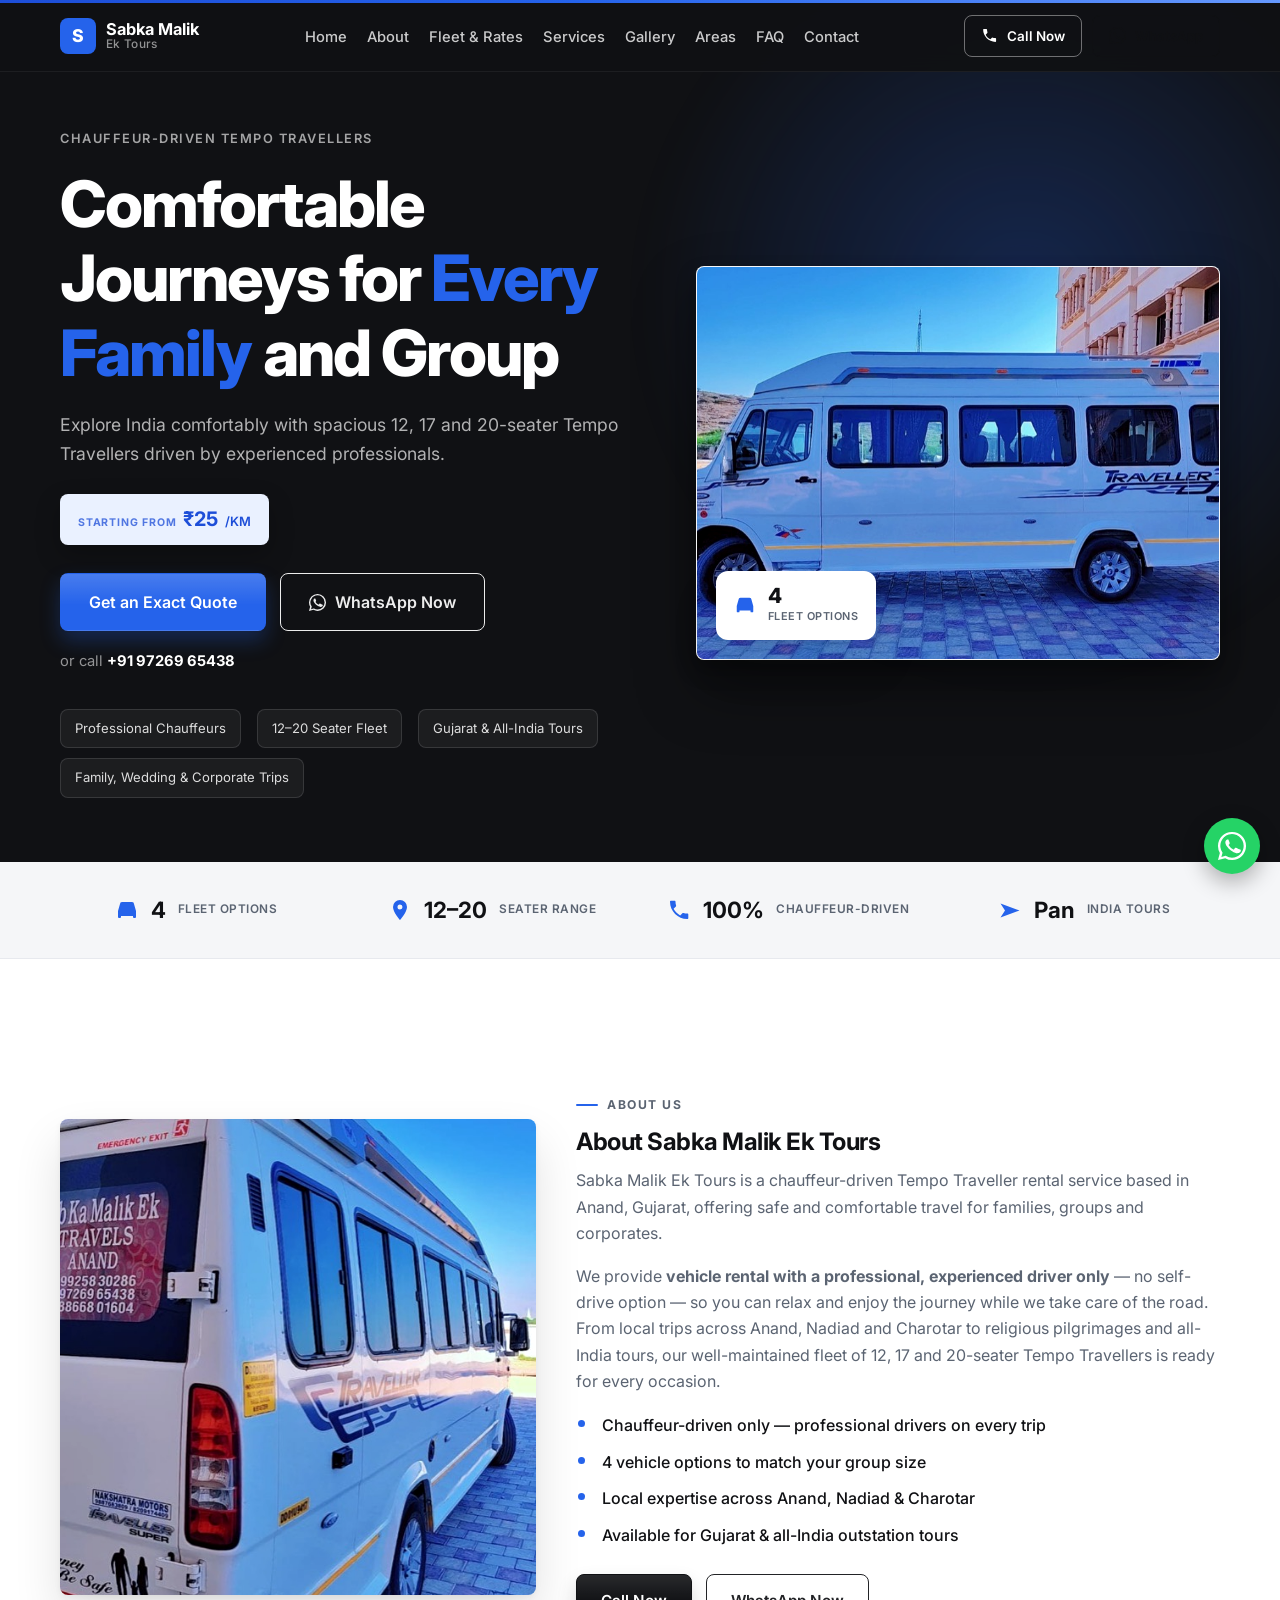
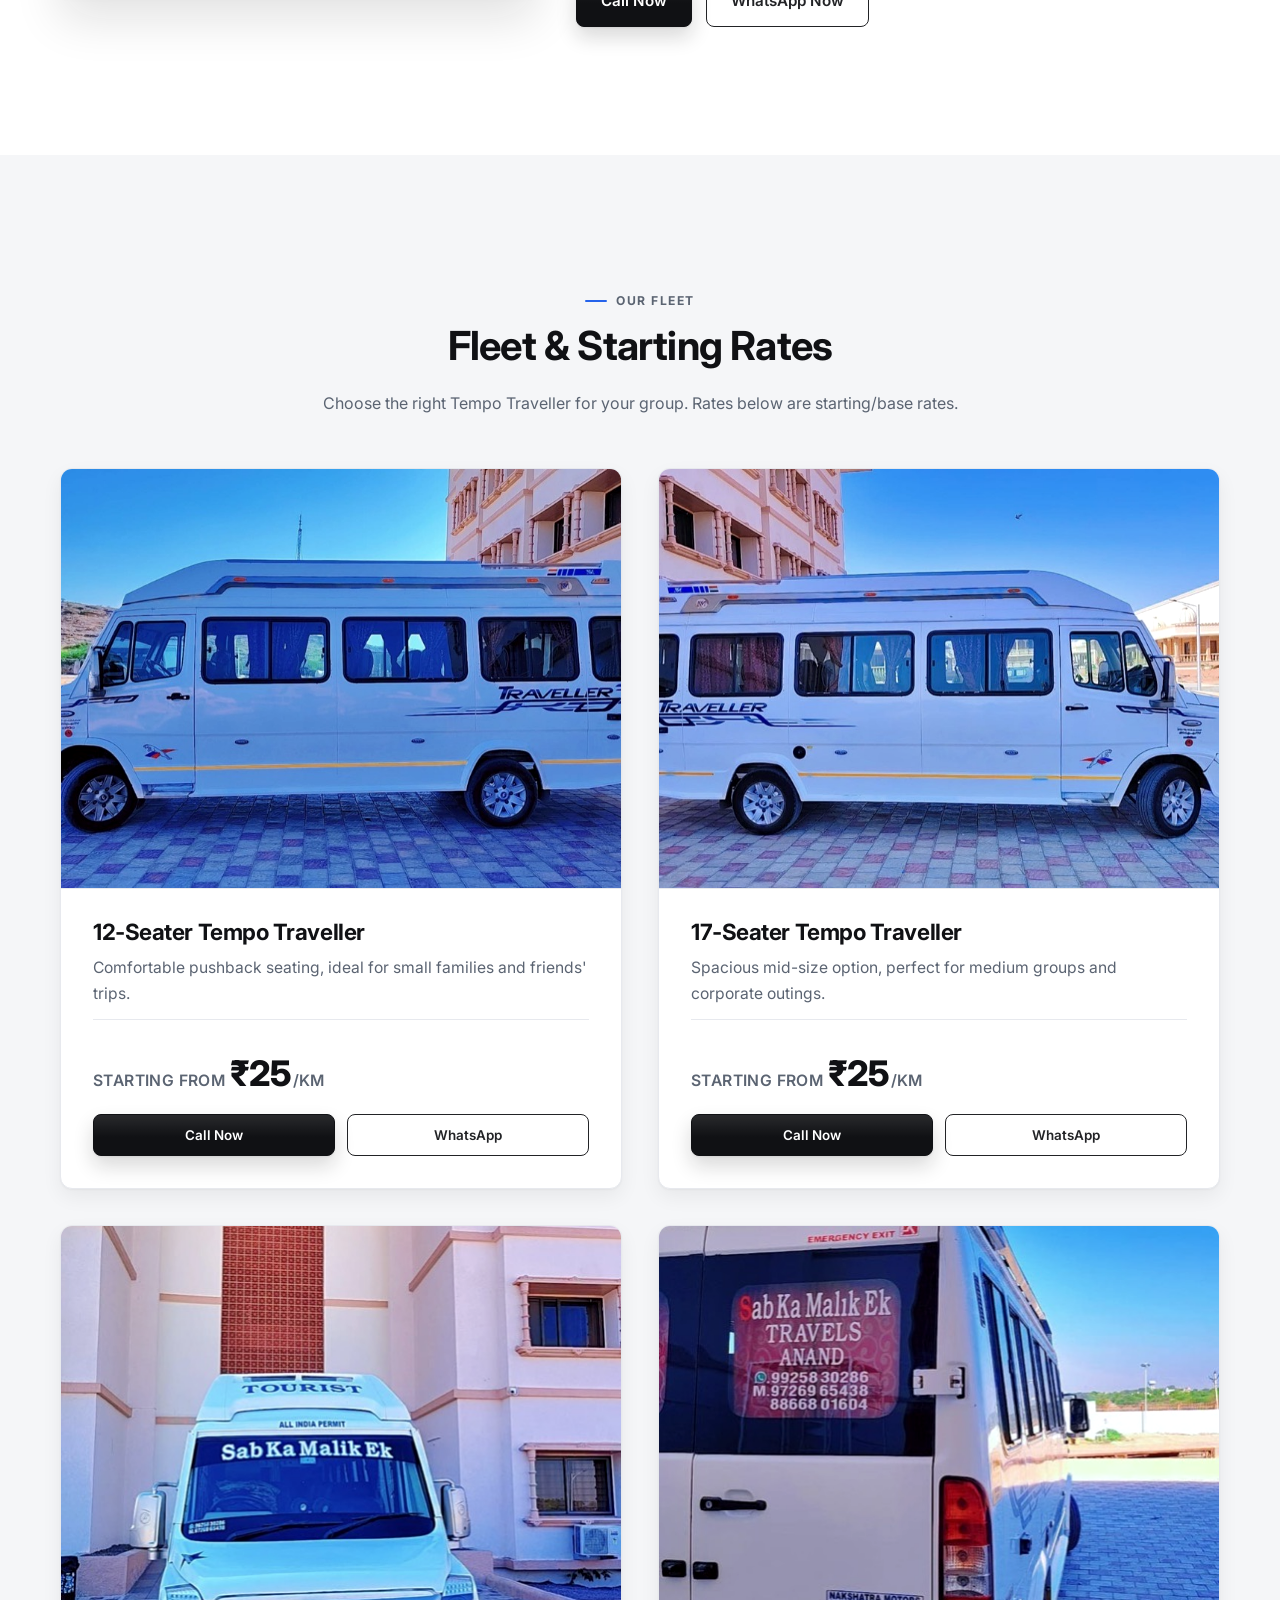
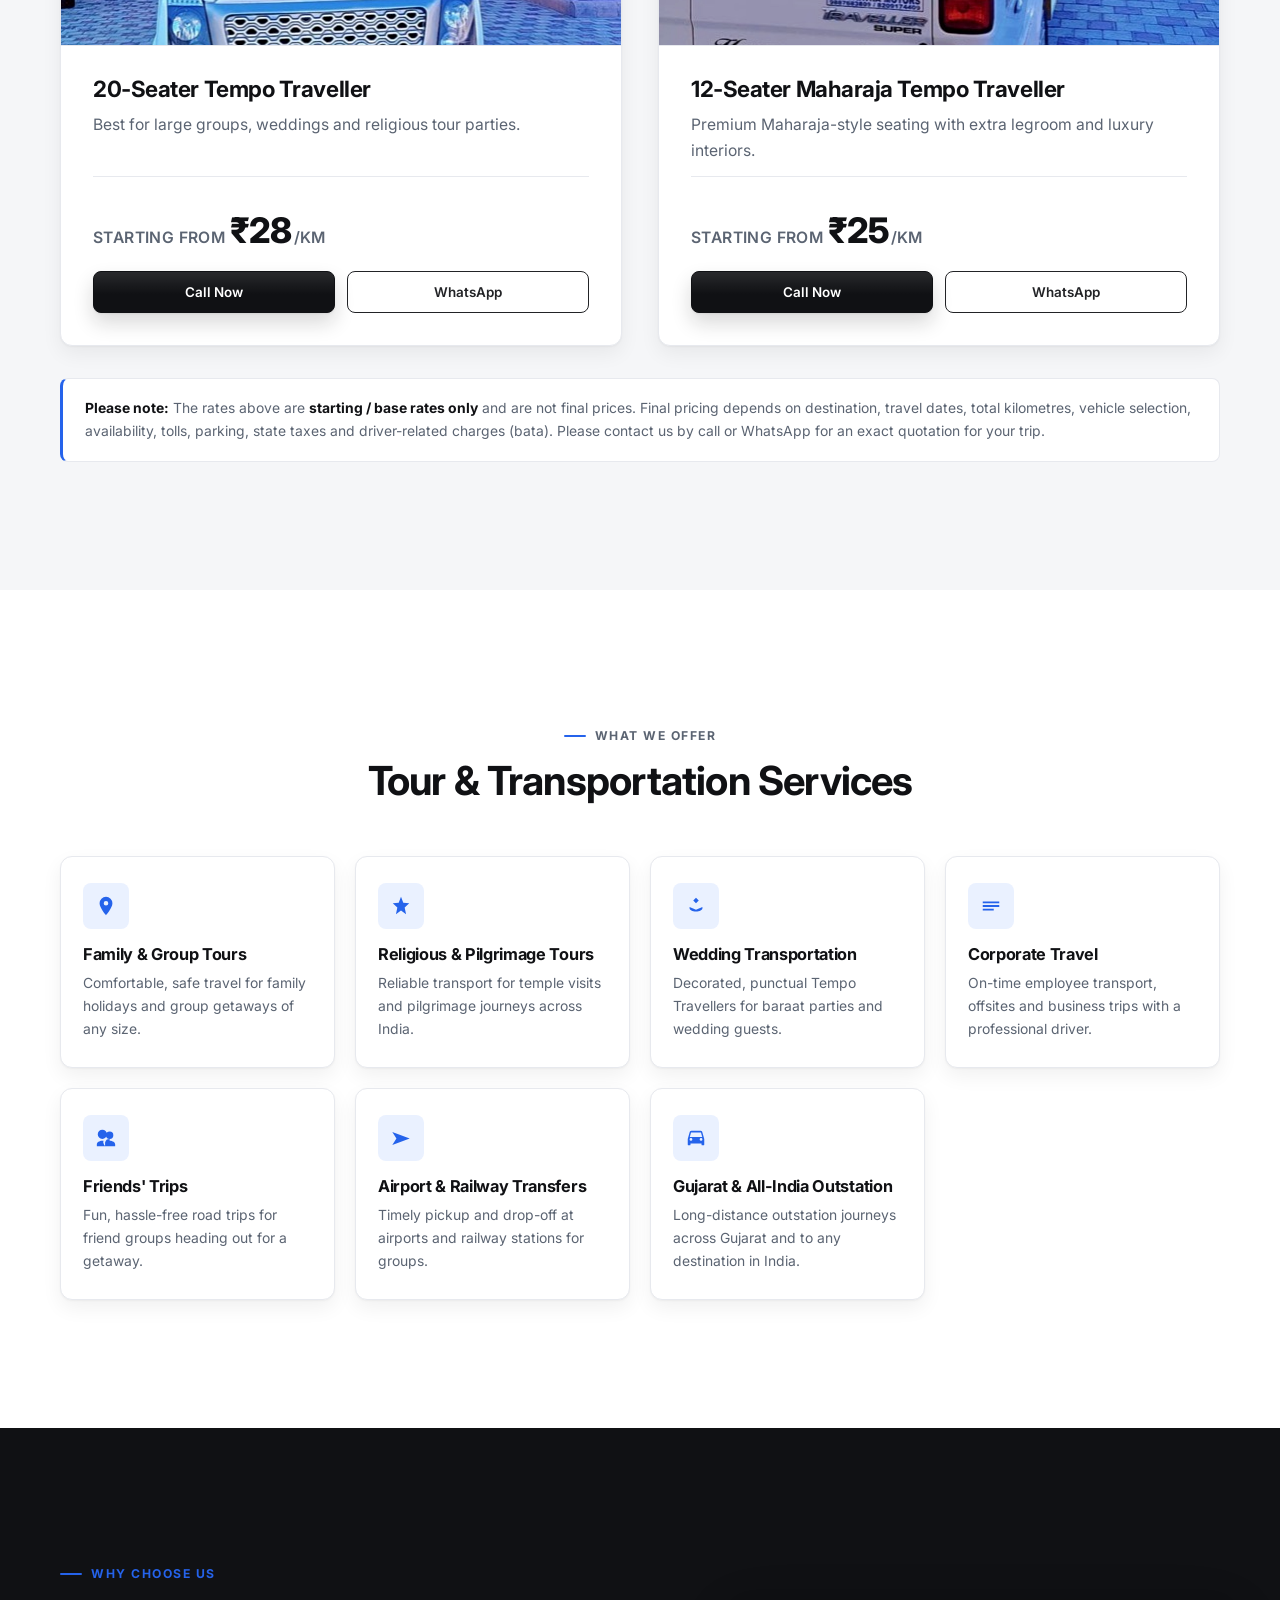
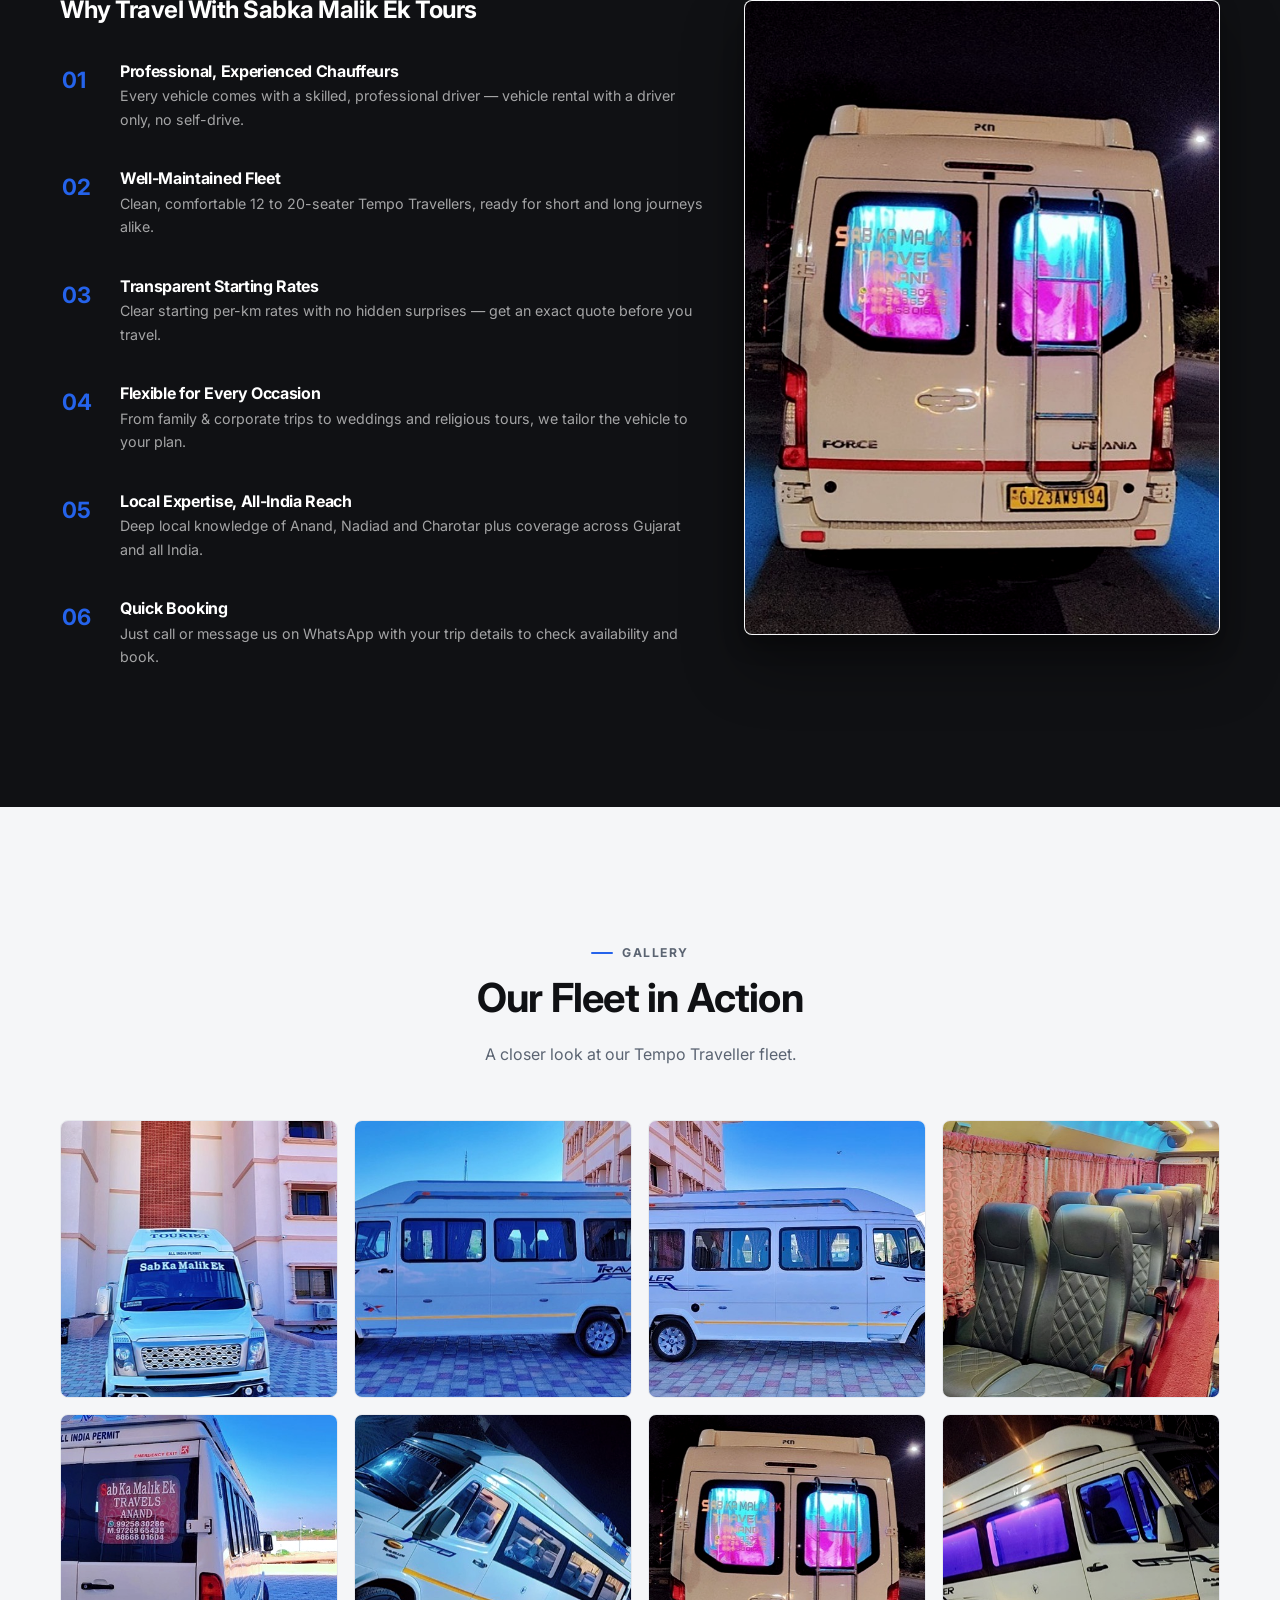
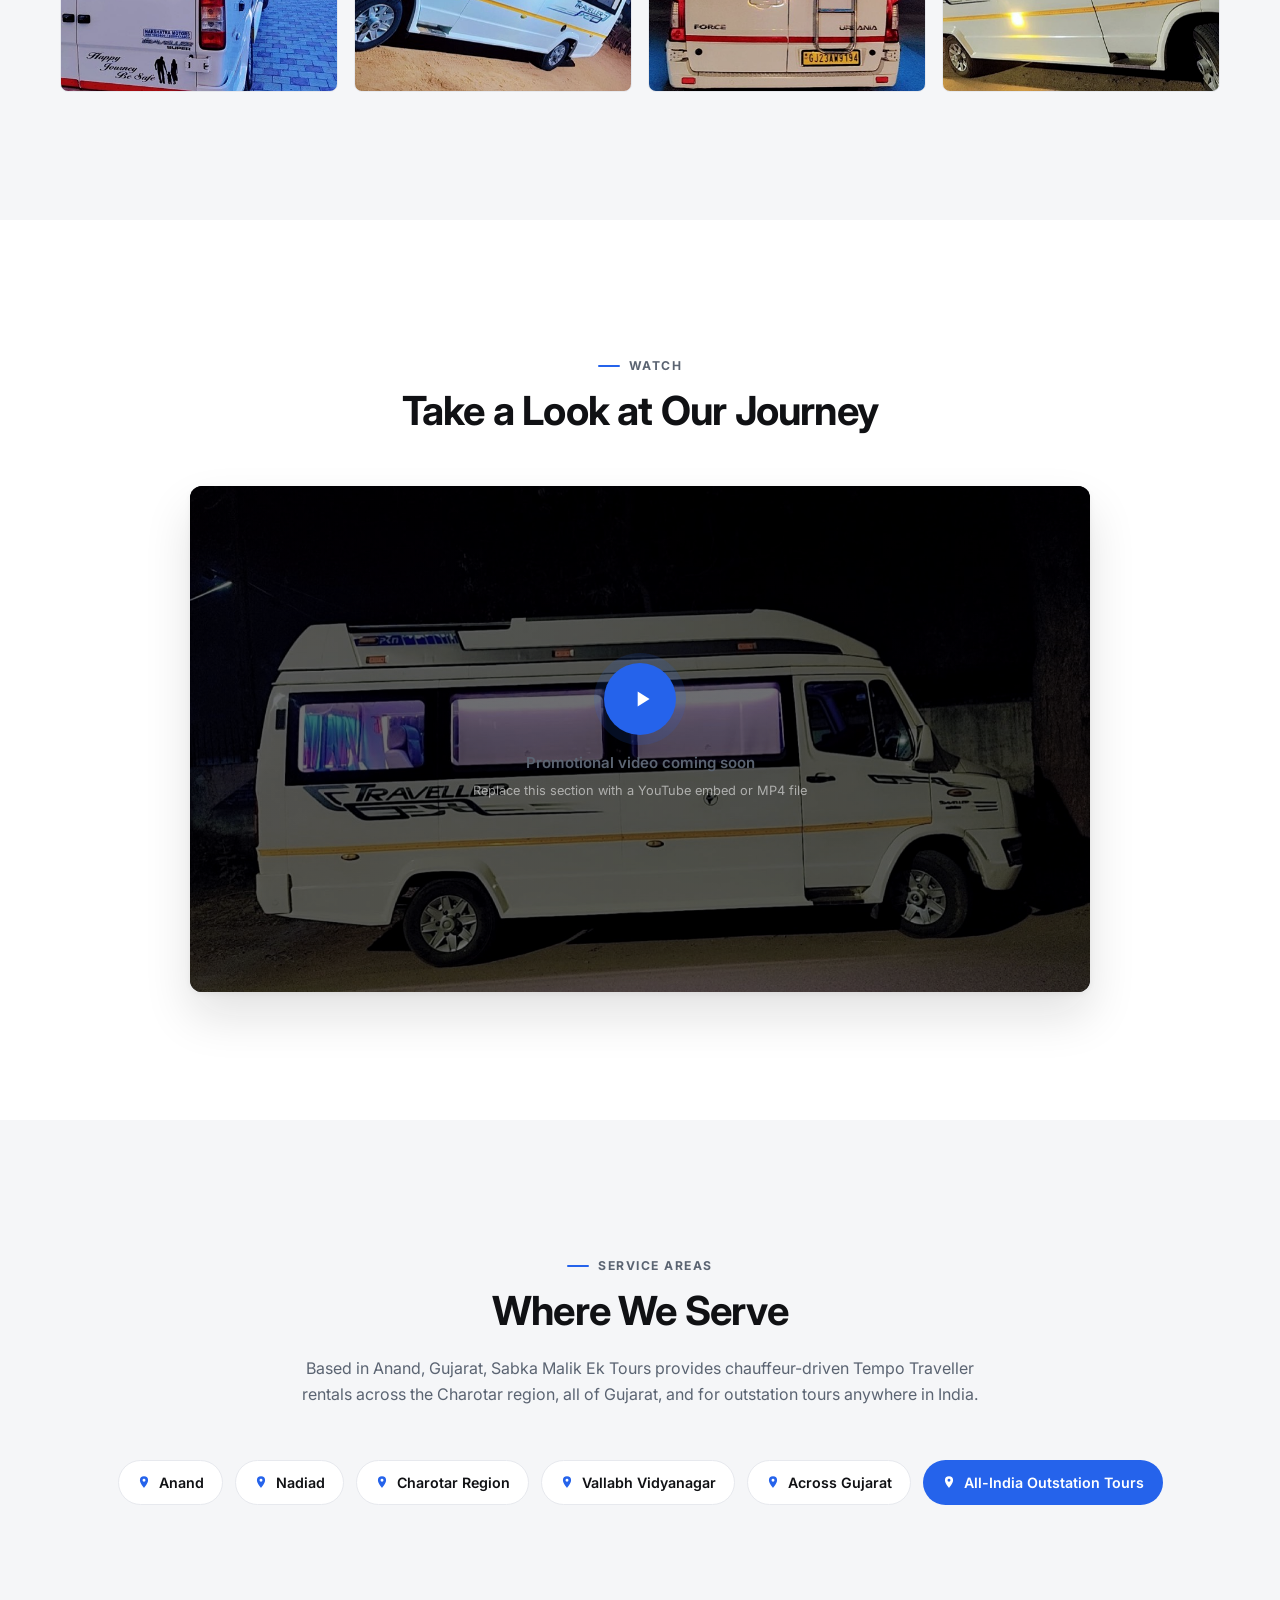
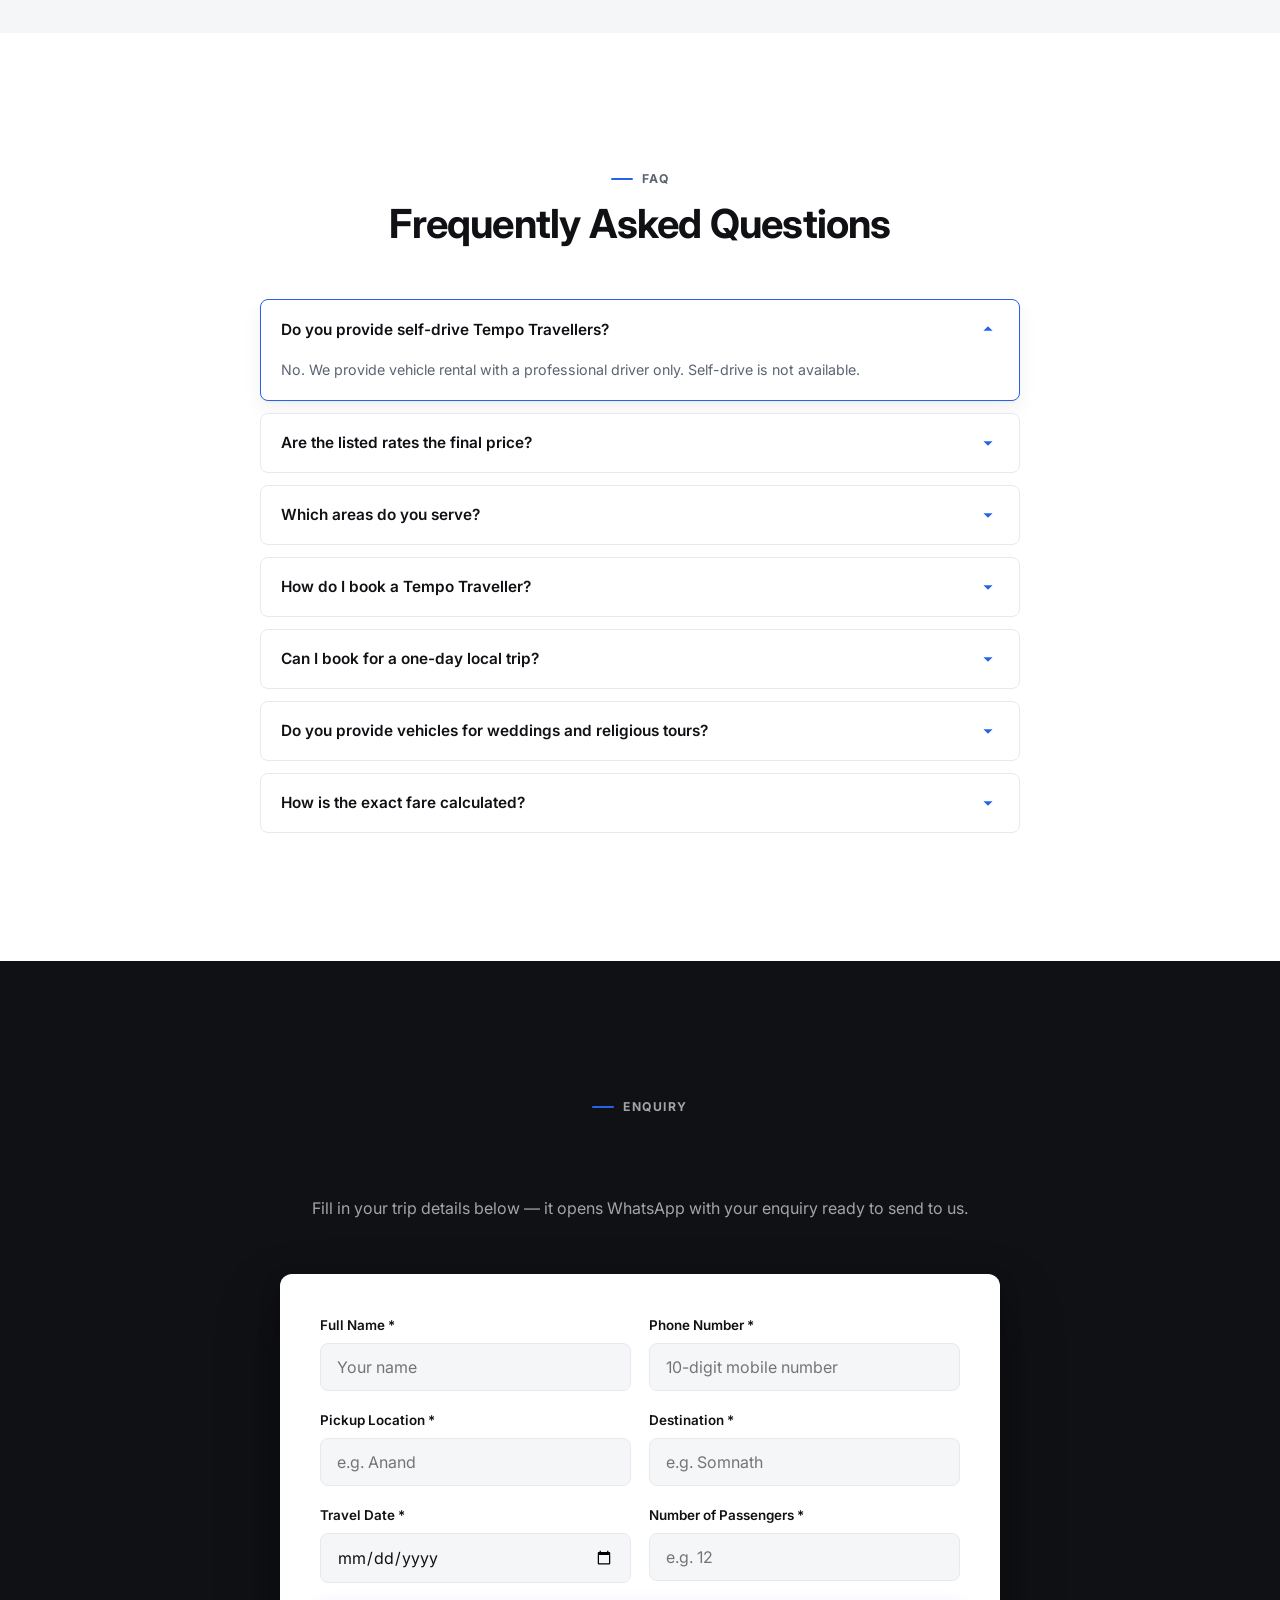
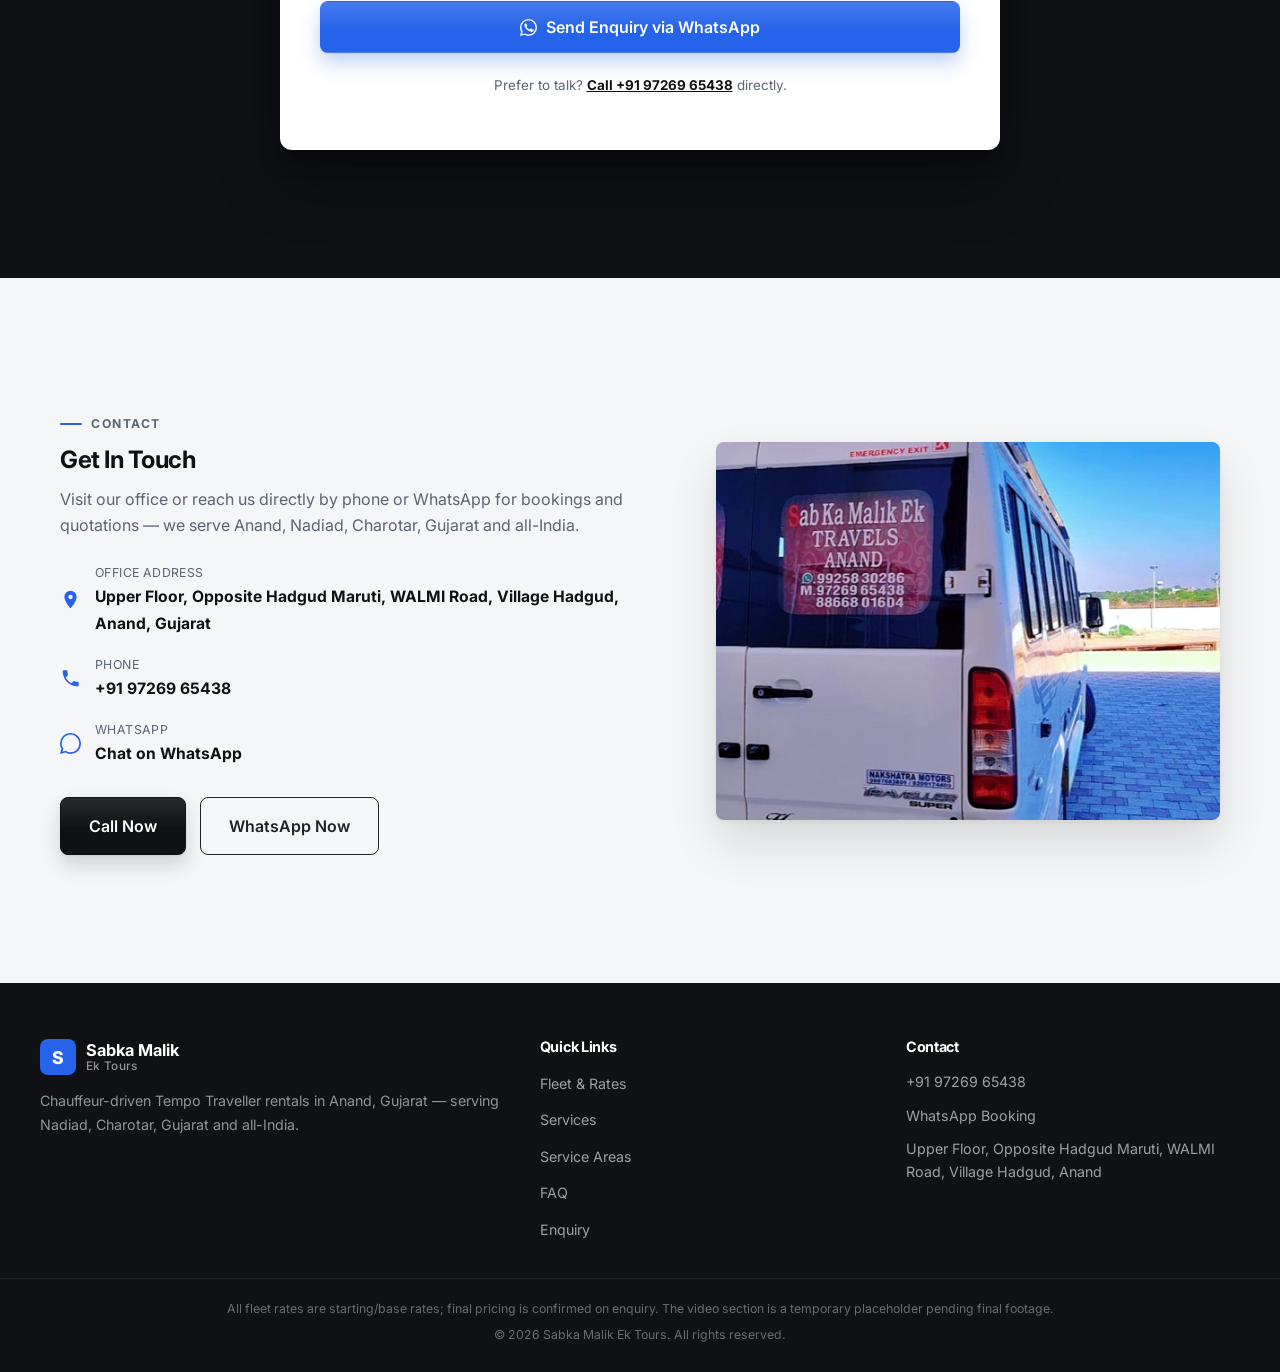
==== commit 40245db8: "Redesign hero as split layout, add office address - Hero: replace full-bleed photo-with-overlay with" ====
--- a/index.html
+++ b/index.html
@@ -27,7 +27,7 @@
 
 <link rel="stylesheet" href="style.css">
 
-<!-- Local Business structured data for local SEO. No fixed office address available -- this is a mobile / service-area business, so areaServed is used instead of a postal address. -->
+<!-- Local Business structured data for local SEO. -->
 <script type="application/ld+json">
 {
   "@context": "https://schema.org",
@@ -36,6 +36,13 @@
   "description": "Chauffeur-driven Tempo Traveller rental service based in Anand, Gujarat, offering 12, 17 and 20-seater vehicles for family tours, weddings, pilgrimage, corporate travel and all-India outstation journeys.",
   "telephone": "+91-97269-65438",
   "priceRange": "₹25 - ₹28 per km (starting rate)",
+  "address": {
+    "@type": "PostalAddress",
+    "streetAddress": "Upper Floor, Opposite Hadgud Maruti, WALMI Road",
+    "addressLocality": "Hadgud, Anand",
+    "addressRegion": "Gujarat",
+    "addressCountry": "IN"
+  },
   "areaServed": ["Anand", "Nadiad", "Charotar", "Gujarat", "India"],
   "url": "https://www.yourdomain.com/",
   "image": "images/hero.jpg",
@@ -82,34 +89,42 @@
 <main id="main">
 
   <!-- ============ HERO ============ -->
-  <!-- Placeholder background: solid dark panel styled in style.css (.hero). Replace with a real vehicle
-       photo or video by swapping the background on .hero, or by adding
-       <video class="hero-media" autoplay muted loop playsinline><source src="videos/hero.mp4" type="video/mp4"></video>
-       as the first child of .hero, behind .hero-overlay. -->
   <section class="hero" id="home">
-    <div class="hero-overlay"></div>
-    <div class="container hero-inner">
-      <p class="eyebrow reveal">Chauffeur-Driven Tempo Travellers</p>
-      <h1 class="hero-title reveal">Comfortable Journeys for <span class="accent">Every Family</span> and Group</h1>
-      <p class="hero-desc reveal">Explore India comfortably with spacious 12, 17 and 20-seater Tempo Travellers driven by experienced professionals.</p>
-
-      <p class="price-tag reveal"><span>Starting From</span> ₹25<small>/KM</small></p>
-
-      <div class="hero-cta reveal">
-        <a href="#enquiry" class="btn btn-saffron btn-lg">Get an Exact Quote</a>
-        <a href="https://wa.me/919726965438?text=Hi%20Sabka%20Malik%20Ek%20Tours%2C%20I%20would%20like%20to%20enquire%20about%20a%20Tempo%20Traveller%20booking." target="_blank" rel="noopener" class="btn btn-whatsapp btn-lg">
-          <svg class="icon" viewBox="0 0 24 24"><path d="M20.5 3.5A11.8 11.8 0 0012 0 11.9 11.9 0 000 12a11.8 11.8 0 001.6 6L0 24l6.2-1.6A11.9 11.9 0 0012 24a11.9 11.9 0 0012-12 11.8 11.8 0 00-3.5-8.5zM12 22a9.9 9.9 0 01-5-1.4l-.4-.2-3.7 1 1-3.6-.2-.4A10 10 0 1122 12a10 10 0 01-10 10zm5.5-7.5c-.3-.1-1.7-.9-2-1-.3-.1-.5-.1-.7.1s-.8 1-1 1.2c-.1.2-.3.2-.6.1a8.2 8.2 0 01-4-3.5c-.3-.5.3-.5.8-1.6.1-.2 0-.4 0-.5L9 6.7c-.1-.3-.4-.2-.6-.2h-.5a1 1 0 00-.7.3A2.9 2.9 0 006.3 9c0 1.6 1.2 3.1 1.3 3.3.2.2 2.4 3.6 5.8 5 3.4 1.3 3.4.9 4 .8.6-.1 1.7-.7 2-1.4.2-.7.2-1.3.1-1.4-.1-.2-.3-.2-.6-.3z"/></svg>
-          WhatsApp Now
-        </a>
-      </div>
-      <a href="tel:+919726965438" class="hero-call-link reveal">or call <strong>+91 97269 65438</strong></a>
-
-      <ul class="hero-badges reveal">
-        <li>Professional Chauffeurs</li>
-        <li>12–20 Seater Fleet</li>
-        <li>Gujarat &amp; All-India Tours</li>
-        <li>Family, Wedding &amp; Corporate Trips</li>
-      </ul>
+    <div class="hero-glow" aria-hidden="true"></div>
+    <div class="container hero-grid">
+      <div class="hero-content">
+        <p class="eyebrow reveal">Chauffeur-Driven Tempo Travellers</p>
+        <h1 class="hero-title reveal">Comfortable Journeys for <span class="accent">Every Family</span> and Group</h1>
+        <p class="hero-desc reveal">Explore India comfortably with spacious 12, 17 and 20-seater Tempo Travellers driven by experienced professionals.</p>
+
+        <p class="price-tag reveal"><span>Starting From</span> ₹25<small>/KM</small></p>
+
+        <div class="hero-cta reveal">
+          <a href="#enquiry" class="btn btn-saffron btn-lg">Get an Exact Quote</a>
+          <a href="https://wa.me/919726965438?text=Hi%20Sabka%20Malik%20Ek%20Tours%2C%20I%20would%20like%20to%20enquire%20about%20a%20Tempo%20Traveller%20booking." target="_blank" rel="noopener" class="btn btn-whatsapp btn-lg">
+            <svg class="icon" viewBox="0 0 24 24"><path d="M20.5 3.5A11.8 11.8 0 0012 0 11.9 11.9 0 000 12a11.8 11.8 0 001.6 6L0 24l6.2-1.6A11.9 11.9 0 0012 24a11.9 11.9 0 0012-12 11.8 11.8 0 00-3.5-8.5zM12 22a9.9 9.9 0 01-5-1.4l-.4-.2-3.7 1 1-3.6-.2-.4A10 10 0 1122 12a10 10 0 01-10 10zm5.5-7.5c-.3-.1-1.7-.9-2-1-.3-.1-.5-.1-.7.1s-.8 1-1 1.2c-.1.2-.3.2-.6.1a8.2 8.2 0 01-4-3.5c-.3-.5.3-.5.8-1.6.1-.2 0-.4 0-.5L9 6.7c-.1-.3-.4-.2-.6-.2h-.5a1 1 0 00-.7.3A2.9 2.9 0 006.3 9c0 1.6 1.2 3.1 1.3 3.3.2.2 2.4 3.6 5.8 5 3.4 1.3 3.4.9 4 .8.6-.1 1.7-.7 2-1.4.2-.7.2-1.3.1-1.4-.1-.2-.3-.2-.6-.3z"/></svg>
+            WhatsApp Now
+          </a>
+        </div>
+        <a href="tel:+919726965438" class="hero-call-link reveal">or call <strong>+91 97269 65438</strong></a>
+
+        <ul class="hero-badges reveal">
+          <li>Professional Chauffeurs</li>
+          <li>12–20 Seater Fleet</li>
+          <li>Gujarat &amp; All-India Tours</li>
+          <li>Family, Wedding &amp; Corporate Trips</li>
+        </ul>
+      </div>
+
+      <div class="hero-media reveal">
+        <div class="img-frame ar-4-3">
+          <img src="images/fleet-12-seater.jpg" alt="Sab Ka Malik Ek Tours Tempo Traveller side profile" loading="eager">
+        </div>
+        <div class="hero-float-card">
+          <svg viewBox="0 0 24 24"><path d="M3 13l2-7a2 2 0 012-2h10a2 2 0 012 2l2 7v6a1 1 0 01-1 1h-1a1 1 0 01-1-1v-1H6v1a1 1 0 01-1 1H4a1 1 0 01-1-1v-6z"/></svg>
+          <div><strong>4</strong><span>Fleet Options</span></div>
+        </div>
+      </div>
     </div>
   </section>
 
@@ -510,9 +525,13 @@
       <div class="contact-info reveal">
         <p class="section-tag">Contact</p>
         <h2>Get In Touch</h2>
-        <p>We currently operate on-call across Anand, Nadiad, Charotar, Gujarat and all-India — no fixed office at this time. Reach us directly by phone or WhatsApp for bookings and quotations.</p>
+        <p>Visit our office or reach us directly by phone or WhatsApp for bookings and quotations — we serve Anand, Nadiad, Charotar, Gujarat and all-India.</p>
 
         <ul class="contact-list">
+          <li>
+            <svg viewBox="0 0 24 24"><path d="M12 2a7 7 0 00-7 7c0 5.2 7 13 7 13s7-7.8 7-13a7 7 0 00-7-7zm0 9.5A2.5 2.5 0 1112 6.5a2.5 2.5 0 010 5z"/></svg>
+            <div><span>Office Address</span><a href="https://maps.google.com/?q=Sab+Ka+Malik+Ek+Tours,+Upper+Floor,+Opposite+Hadgud+Maruti,+WALMI+Road,+Village+Hadgud,+Anand,+Gujarat" target="_blank" rel="noopener">Upper Floor, Opposite Hadgud Maruti, WALMI Road, Village Hadgud, Anand, Gujarat</a></div>
+          </li>
           <li>
             <svg viewBox="0 0 24 24"><path d="M6.6 10.8c1.4 2.8 3.8 5.1 6.6 6.6l2.2-2.2c.3-.3.7-.4 1.1-.2 1.2.4 2.5.6 3.8.6.6 0 1 .4 1 1V20c0 .6-.4 1-1 1C10.9 21 3 13.1 3 3.7c0-.6.4-1 1-1h3.5c.6 0 1 .4 1 1 0 1.3.2 2.6.6 3.8.1.4 0 .8-.2 1.1L6.6 10.8z"/></svg>
             <div><span>Phone</span><a href="tel:+919726965438">+91 97269 65438</a></div>
@@ -520,10 +539,6 @@
           <li>
             <svg viewBox="0 0 24 24"><path d="M20.5 3.5A11.8 11.8 0 0012 0 11.9 11.9 0 000 12a11.8 11.8 0 001.6 6L0 24l6.2-1.6A11.9 11.9 0 0012 24a11.9 11.9 0 0012-12 11.8 11.8 0 00-3.5-8.5zM12 22a9.9 9.9 0 01-5-1.4l-.4-.2-3.7 1 1-3.6-.2-.4A10 10 0 1122 12a10 10 0 01-10 10z"/></svg>
             <div><span>WhatsApp</span><a href="https://wa.me/919726965438" target="_blank" rel="noopener">Chat on WhatsApp</a></div>
-          </li>
-          <li>
-            <svg viewBox="0 0 24 24"><path d="M12 2a7 7 0 00-7 7c0 5.2 7 13 7 13s7-7.8 7-13a7 7 0 00-7-7zm0 9.5A2.5 2.5 0 1112 6.5a2.5 2.5 0 010 5z"/></svg>
-            <div><span>Based In</span><span class="static-text">Anand, Gujarat — serving Nadiad, Charotar, Gujarat &amp; all India</span></div>
           </li>
         </ul>
 
@@ -568,7 +583,7 @@
       <h4>Contact</h4>
       <p><a href="tel:+919726965438">+91 97269 65438</a></p>
       <p><a href="https://wa.me/919726965438" target="_blank" rel="noopener">WhatsApp Booking</a></p>
-      <p>Anand, Gujarat &middot; Nadiad &middot; Charotar &middot; All India</p>
+      <p><a href="https://maps.google.com/?q=Sab+Ka+Malik+Ek+Tours,+Upper+Floor,+Opposite+Hadgud+Maruti,+WALMI+Road,+Village+Hadgud,+Anand,+Gujarat" target="_blank" rel="noopener">Upper Floor, Opposite Hadgud Maruti, WALMI Road, Village Hadgud, Anand</a></p>
     </div>
   </div>
   <div class="footer-bottom">
--- a/style.css
+++ b/style.css
@@ -171,25 +171,20 @@
   .main-nav a { display: block; padding: 14px 6px; font-size: 1.03rem; border-bottom: 1px solid rgba(255,255,255,.08); }
 }
 
-/* ---------- Hero (dark) ---------- */
+/* ---------- Hero (dark, split layout) ---------- */
 .hero {
-  position: relative; padding-top: calc(var(--header-h) + 64px); padding-bottom: 72px;
+  position: relative; padding-top: calc(var(--header-h) + 56px); padding-bottom: 64px;
   background: var(--ink);
   color: var(--white); overflow: hidden;
 }
-.hero::before {
-  content: ''; position: absolute; inset: 0; z-index: 0;
-  background: url('images/hero.jpg') center 30%/cover no-repeat;
-  filter: saturate(.8) contrast(1.1) brightness(.92);
-  transform: scale(1.02);
-}
-.hero-overlay {
-  position: absolute; inset: 0; z-index: 1;
-  background:
-    linear-gradient(100deg, rgba(16,17,20,.94) 0%, rgba(16,17,20,.84) 38%, rgba(16,17,20,.56) 62%, rgba(16,17,20,.32) 100%),
-    linear-gradient(0deg, rgba(16,17,20,.6) 0%, rgba(16,17,20,0) 30%);
-}
-.hero-inner { position: relative; z-index: 2; max-width: 780px; }
+.hero-glow {
+  position: absolute; z-index: 0; top: -10%; right: -10%; width: 60%; aspect-ratio: 1 / 1;
+  background: radial-gradient(circle, rgba(37,99,235,.28), transparent 70%);
+  filter: blur(20px); pointer-events: none;
+}
+.hero-grid { position: relative; z-index: 1; display: grid; gap: 48px; align-items: center; }
+@media (min-width: 960px) { .hero-grid { grid-template-columns: 1.05fr .95fr; gap: 56px; } }
+.hero-content { max-width: 560px; }
 .eyebrow {
   color: rgba(255,255,255,.62); font-weight: 600; letter-spacing: 1.5px;
   text-transform: uppercase; font-size: .8rem; margin-bottom: 18px;
@@ -221,6 +216,21 @@
   font-size: .82rem; color: rgba(255,255,255,.85); background: rgba(255,255,255,.05);
   border: 1px solid var(--border-dark); padding: 8px 14px; border-radius: var(--radius-sm);
 }
+
+.hero-media { position: relative; max-width: 460px; margin: 0 auto; }
+@media (min-width: 960px) { .hero-media { max-width: none; margin: 0; } }
+.hero-media .img-frame {
+  border: 1px solid rgba(255,255,255,.1); box-shadow: var(--shadow-dark);
+}
+.hero-float-card {
+  position: absolute; left: 20px; bottom: 20px; z-index: 1;
+  display: flex; align-items: center; gap: 12px;
+  background: var(--white); color: var(--ink); padding: 14px 18px;
+  border-radius: var(--radius); box-shadow: var(--shadow-lg);
+}
+.hero-float-card svg { width: 22px; height: 22px; fill: var(--blue); flex-shrink: 0; }
+.hero-float-card strong { display: block; font-family: var(--font-head); font-size: 1.3rem; font-weight: 800; line-height: 1.1; }
+.hero-float-card span { display: block; font-size: .68rem; color: var(--gray-500); text-transform: uppercase; letter-spacing: .5px; font-weight: 600; }
 
 /* ---------- Stat strip ---------- */
 .stat-strip { padding: 0; background: var(--gray-50); border-bottom: 1px solid var(--border-light); }
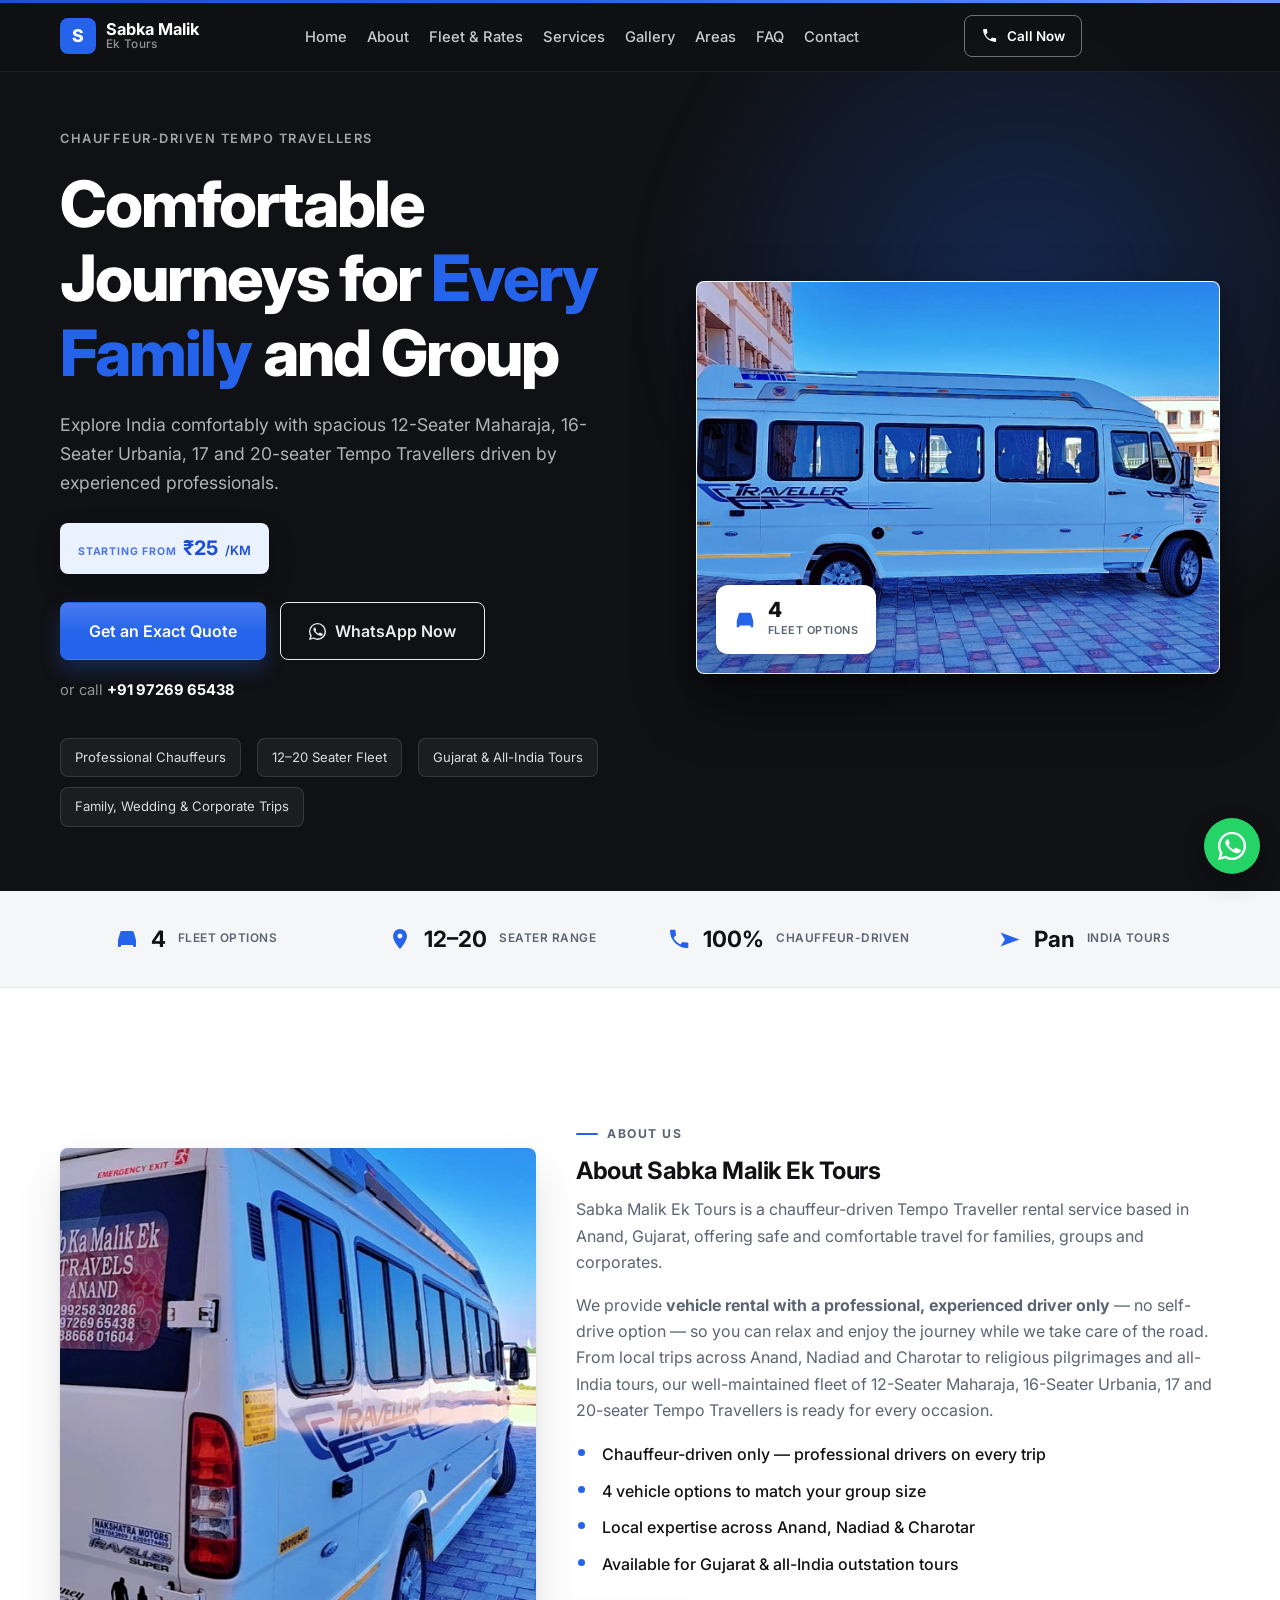
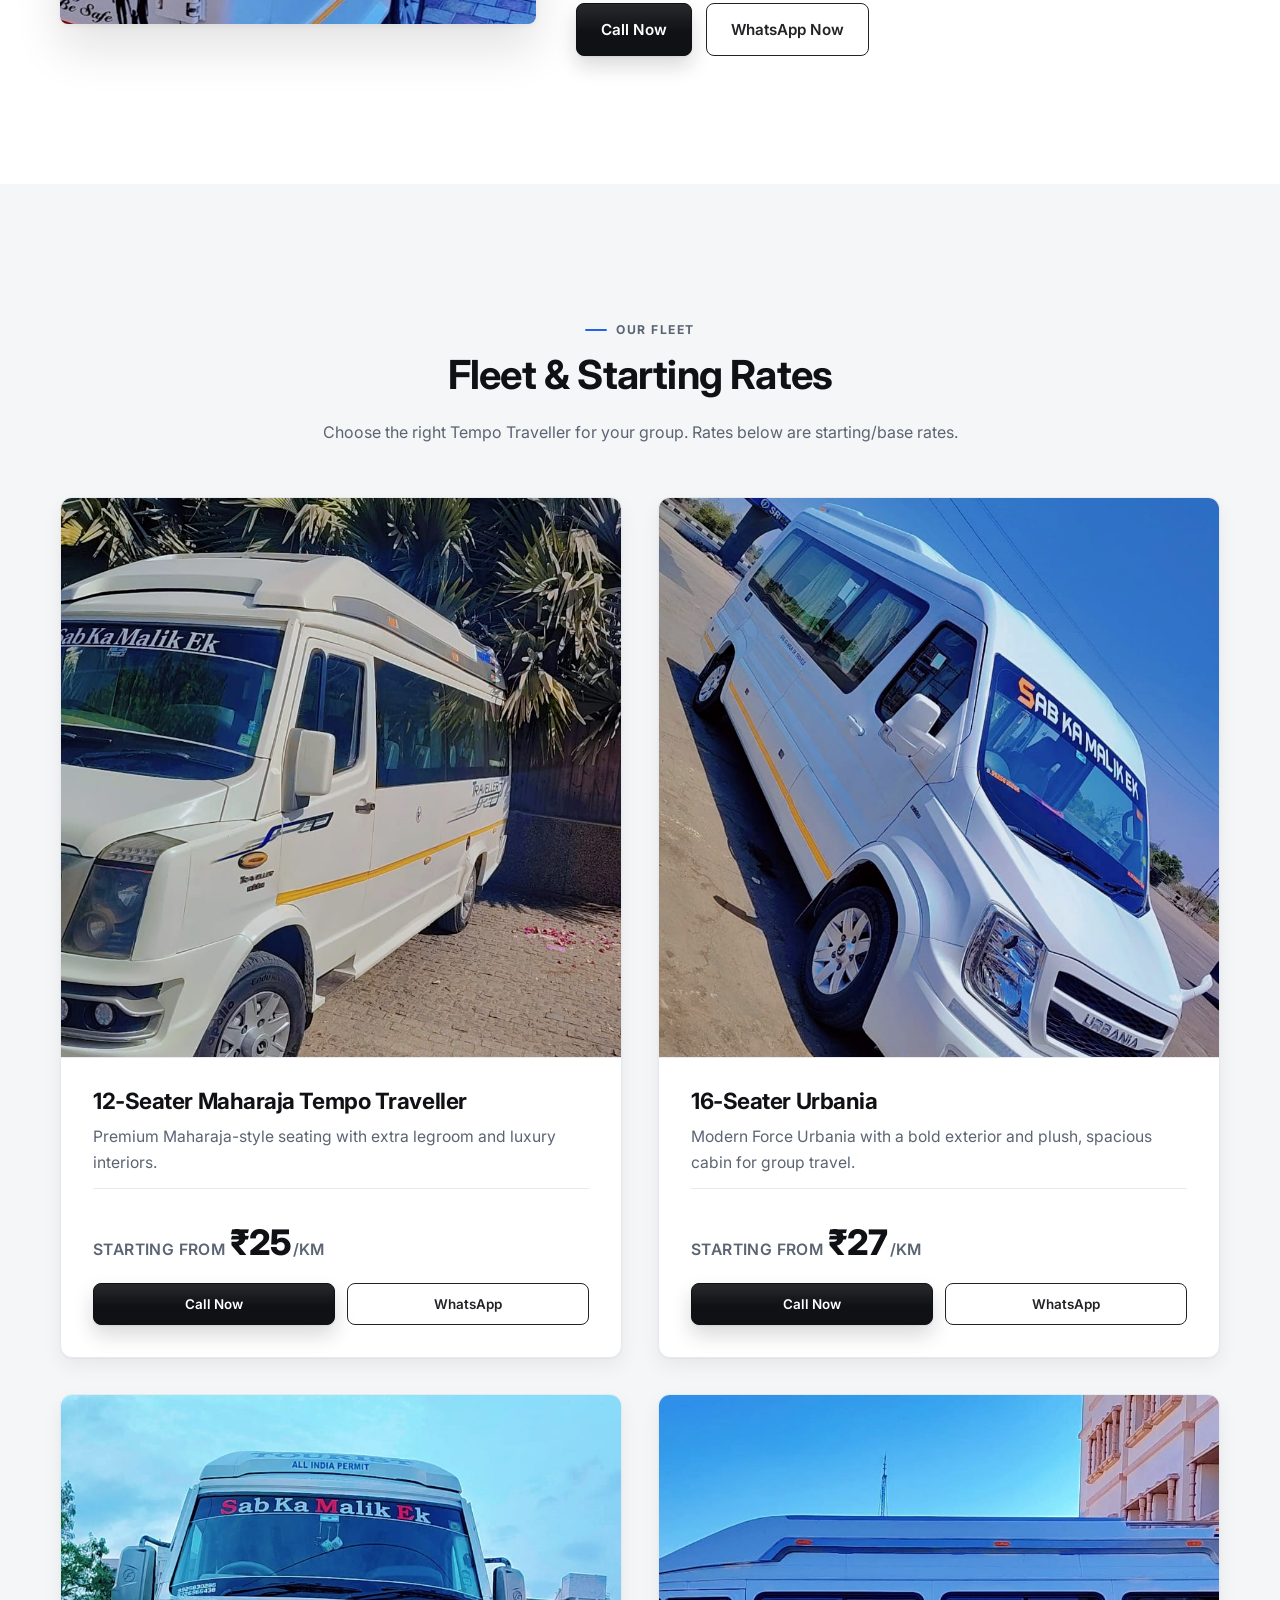
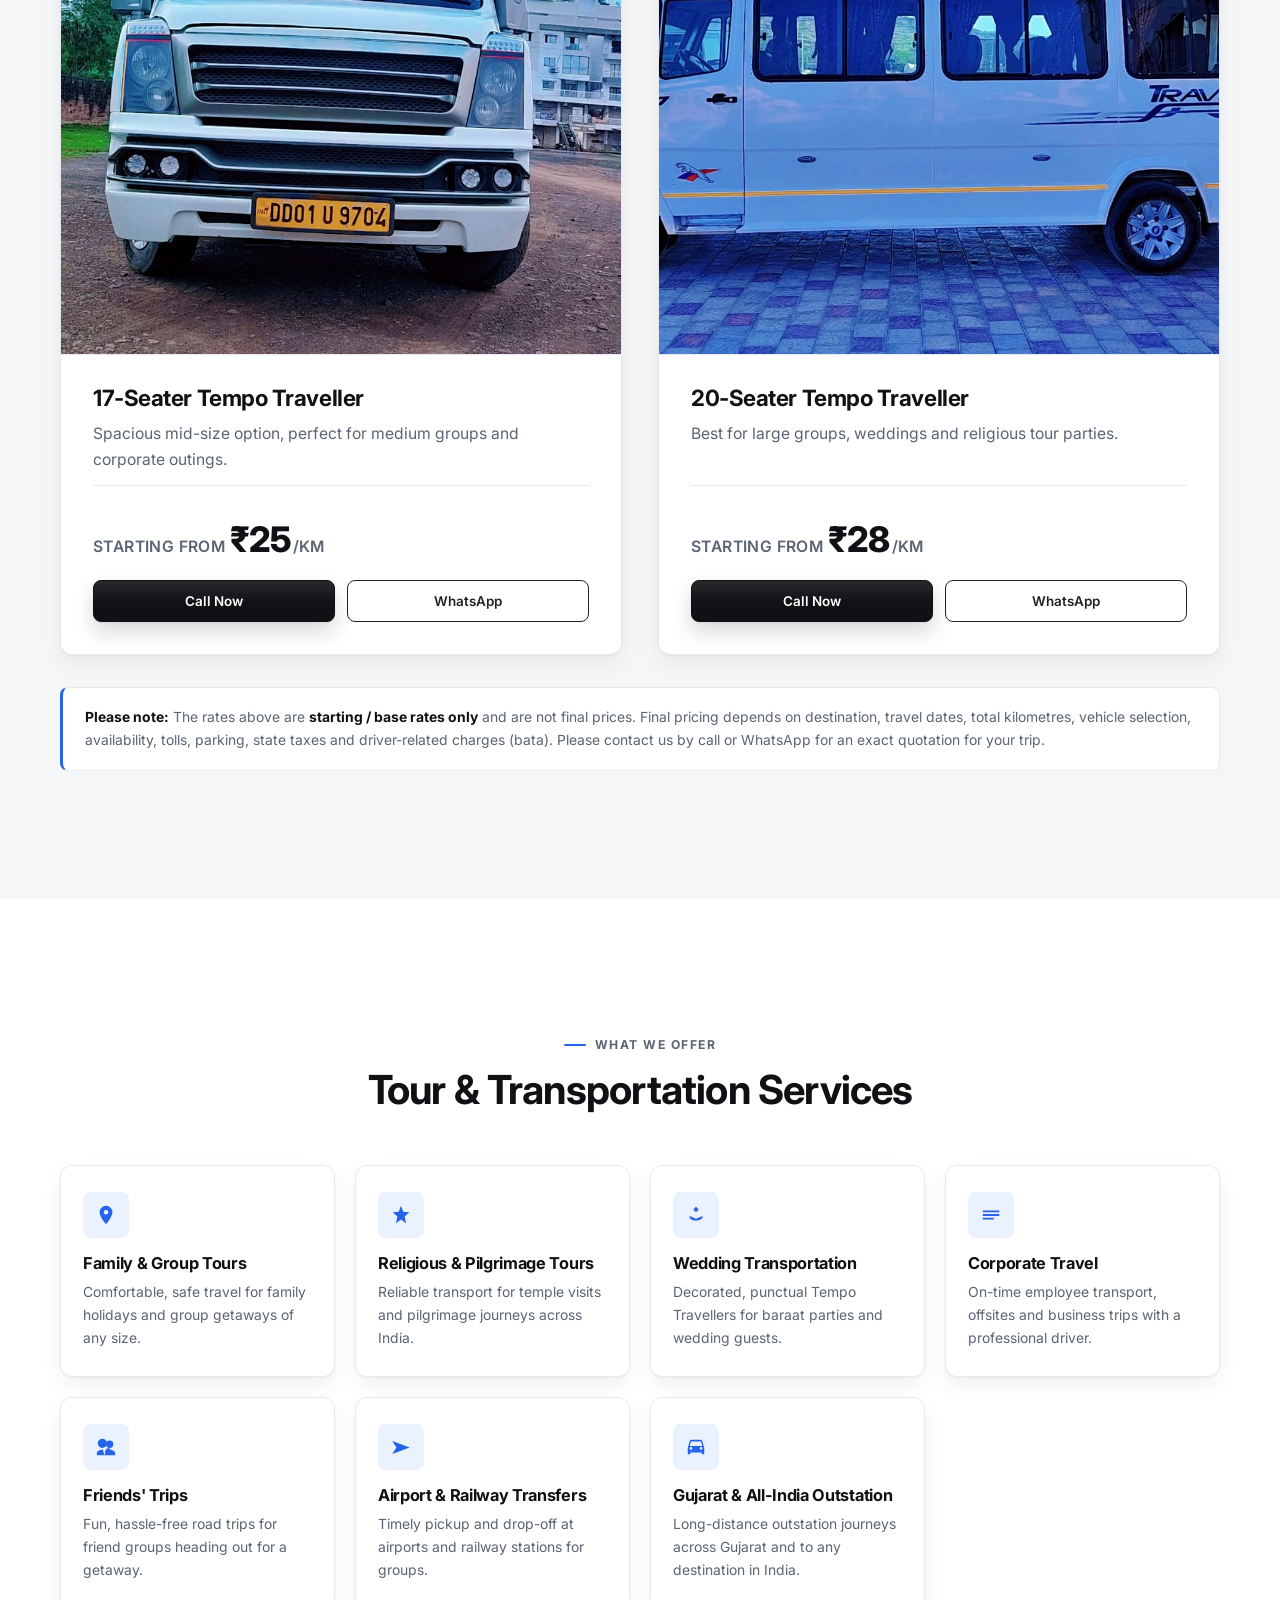
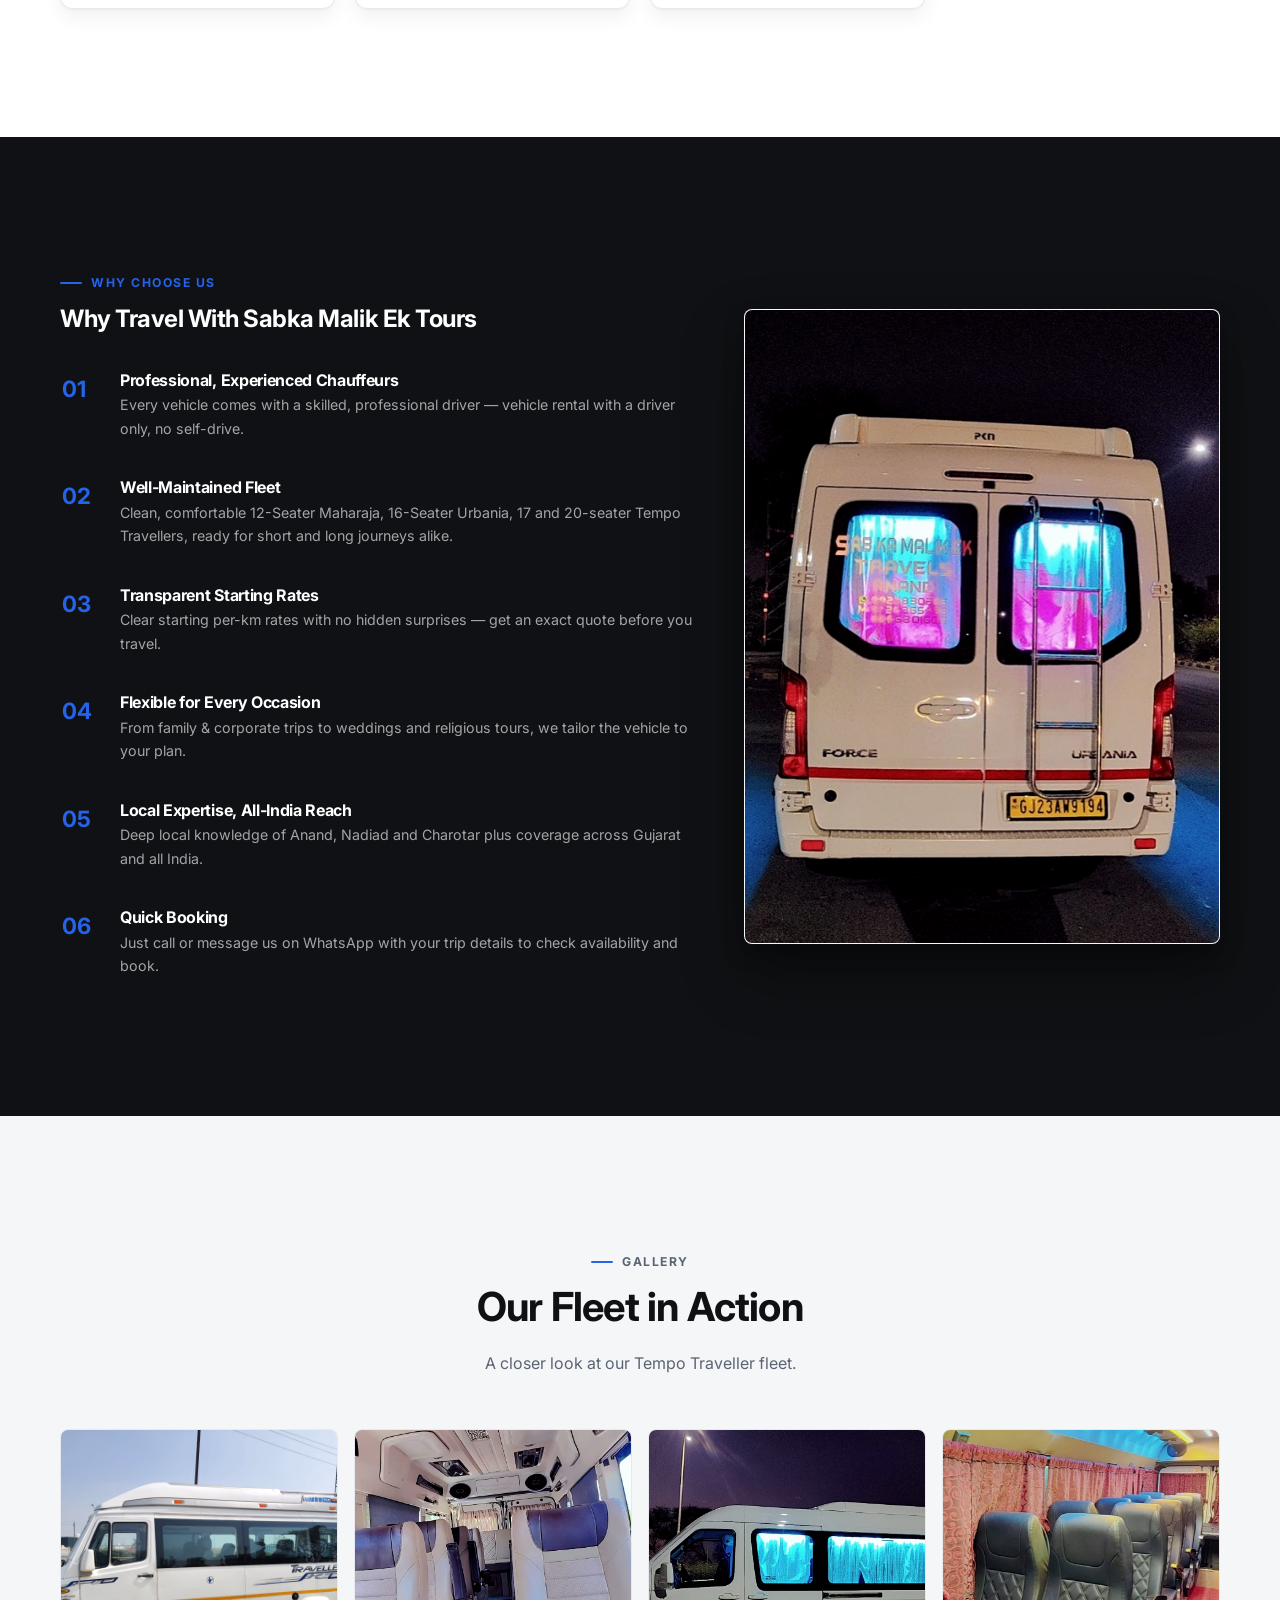
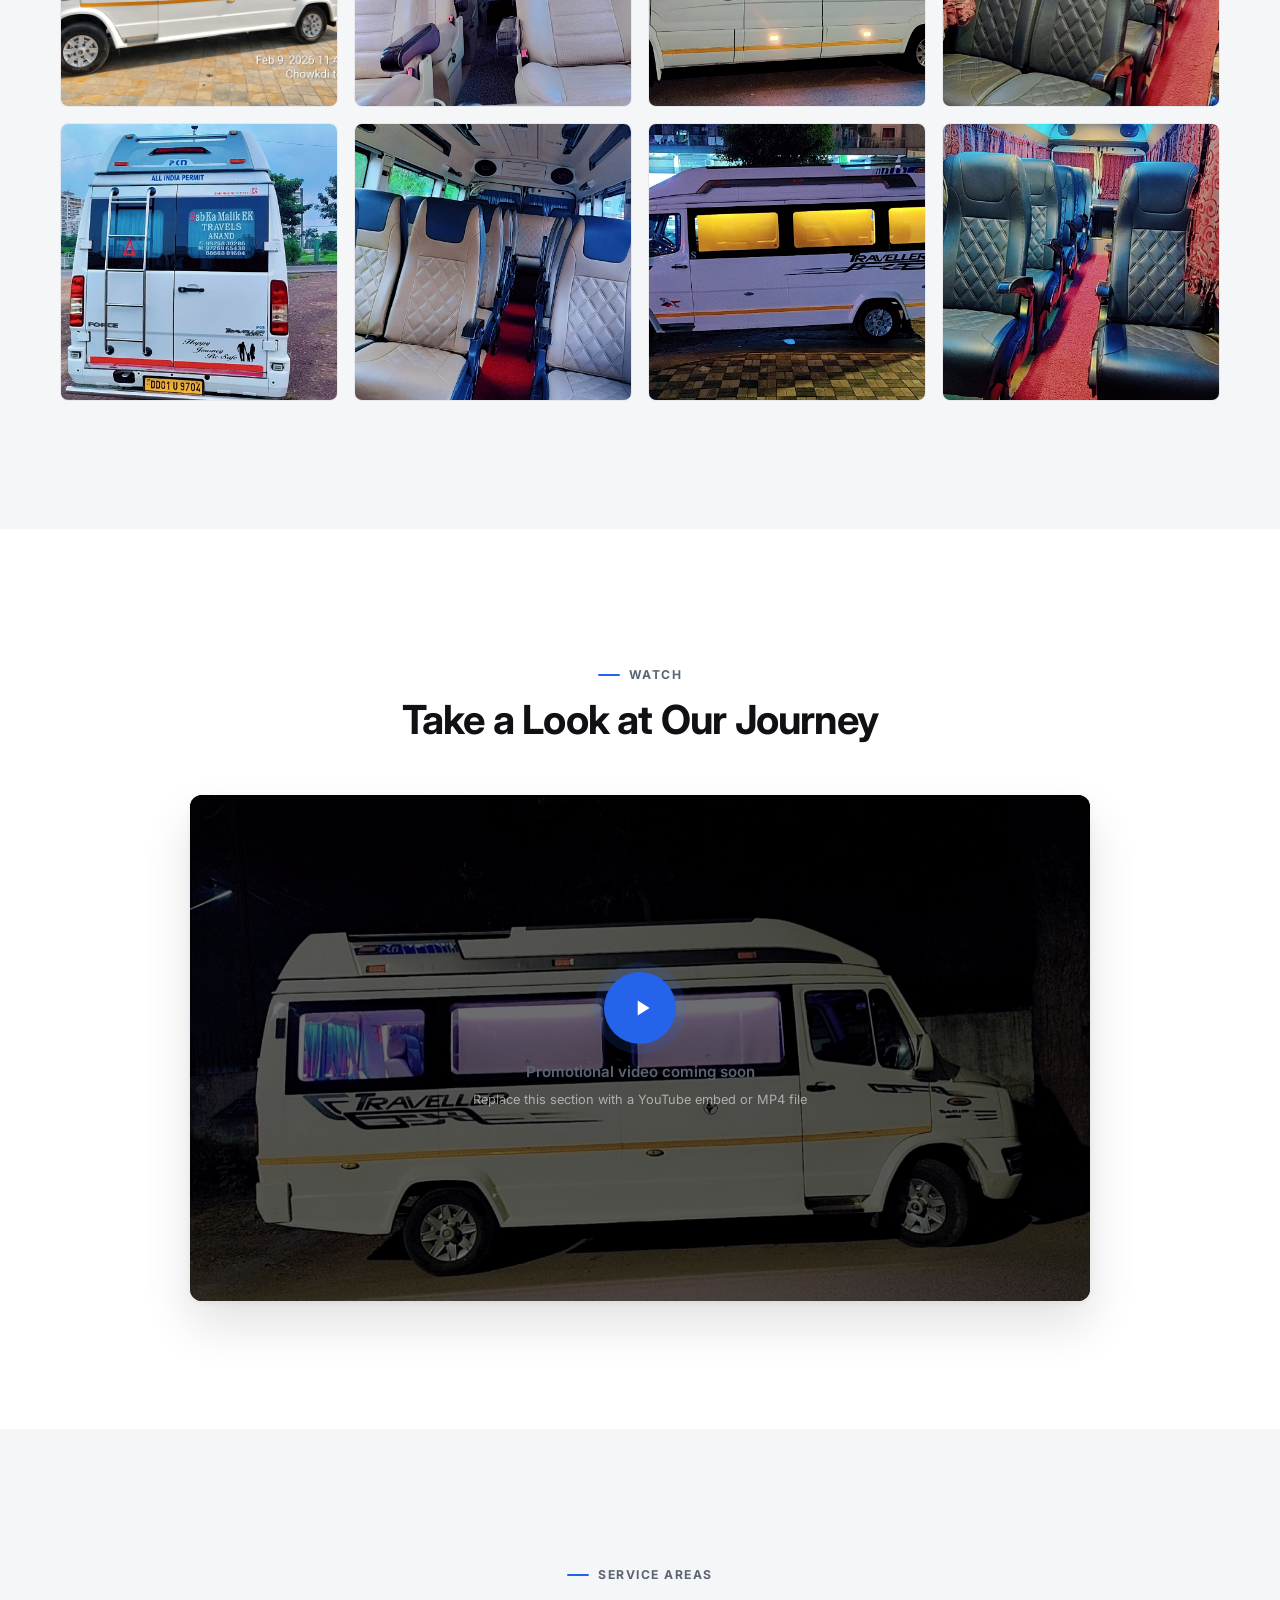
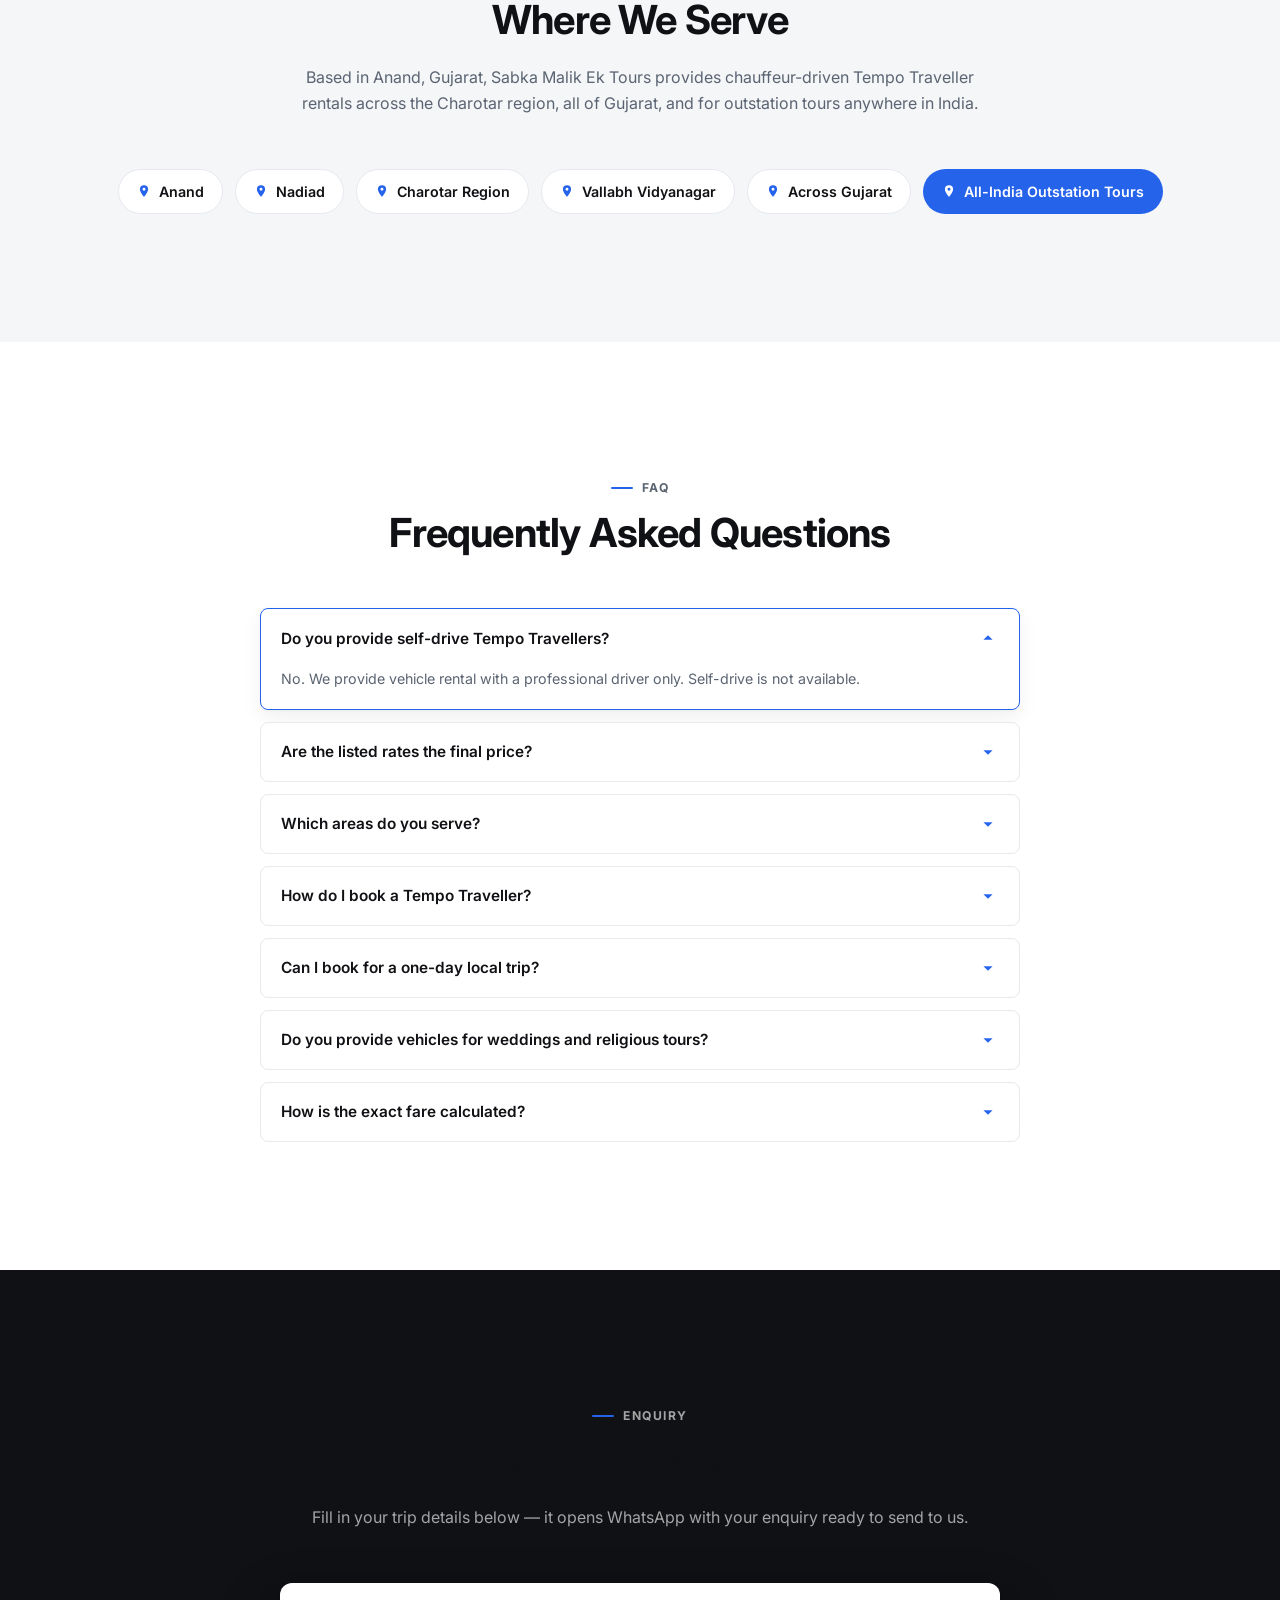
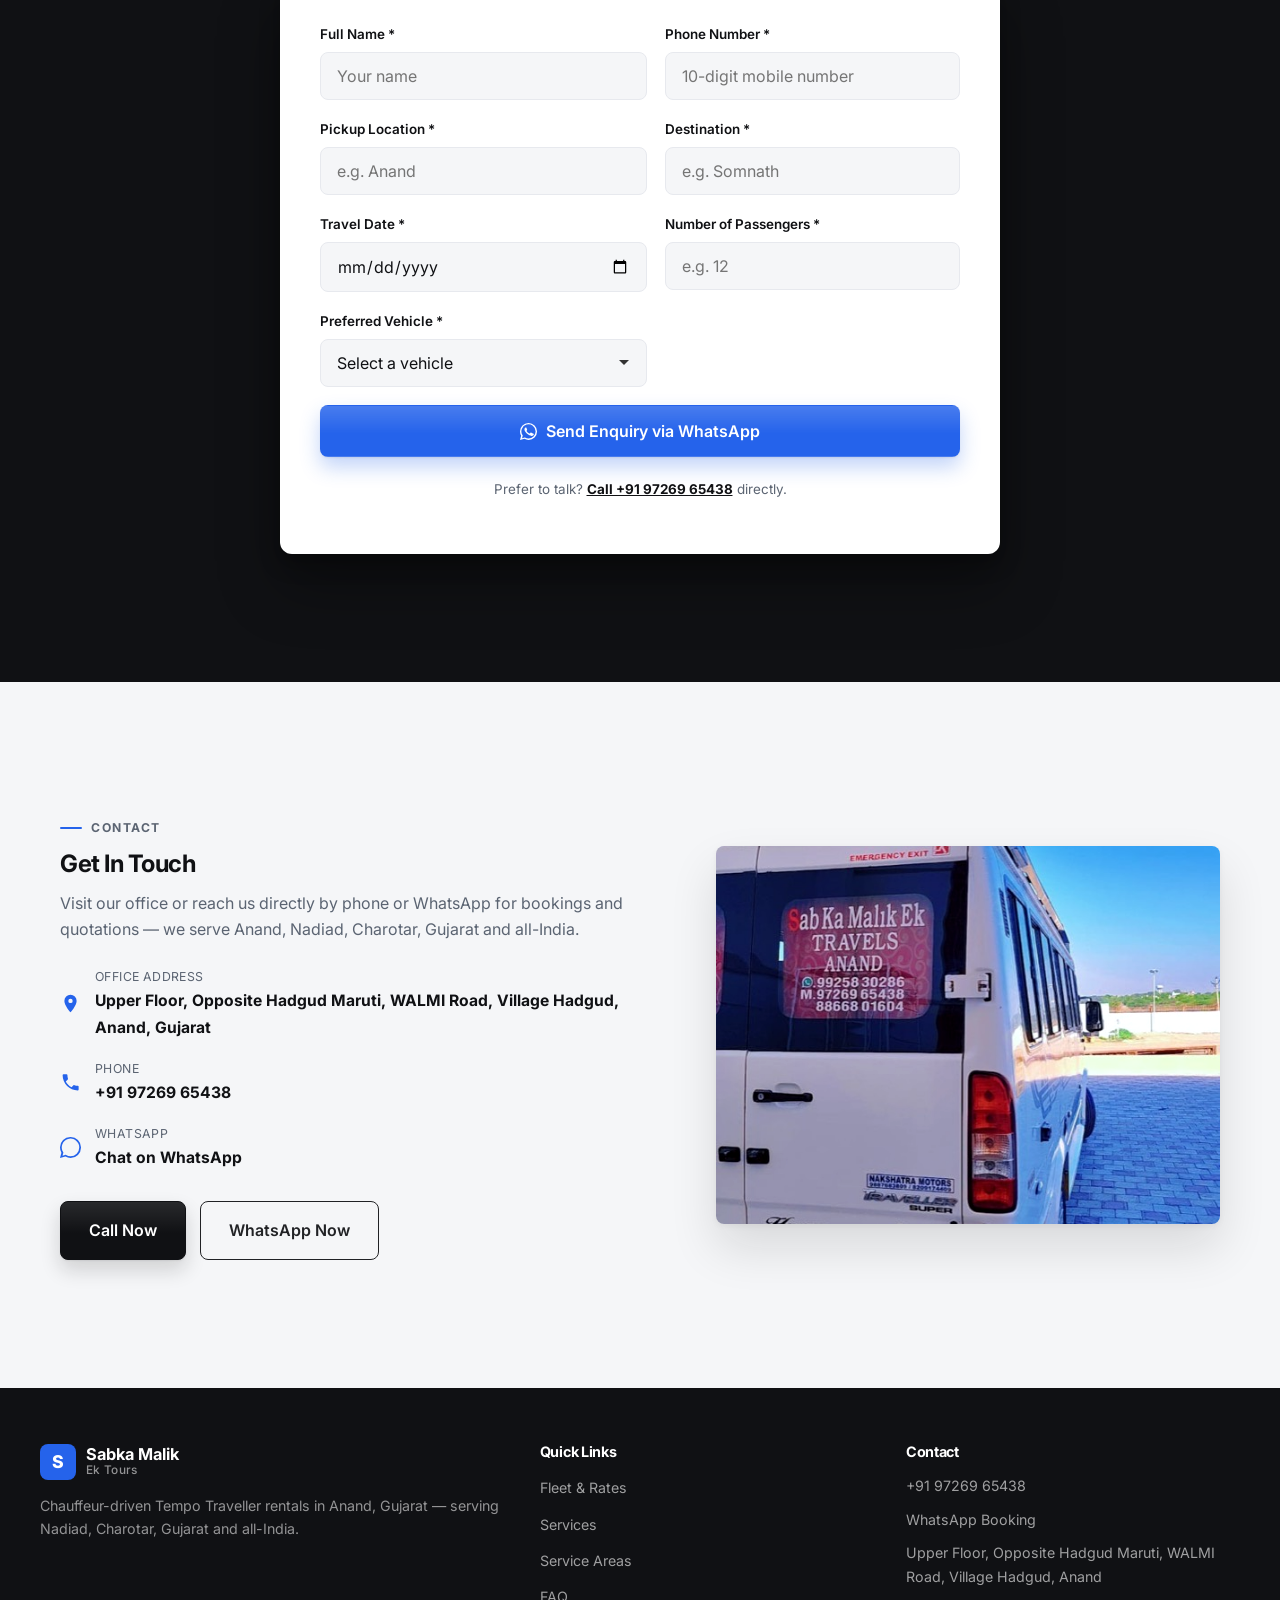
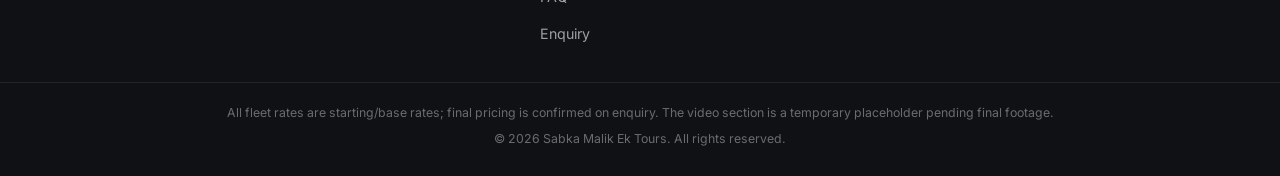
==== commit ae983156: "Show the four real fleet vehicles with photos and a booking dropdown. Replace placeholder fleet shot" ====
--- a/index.html
+++ b/index.html
@@ -4,8 +4,8 @@
 <meta charset="UTF-8">
 <meta name="viewport" content="width=device-width, initial-scale=1.0">
 <title>Sabka Malik Ek Tours | Tempo Traveller Rental in Anand, Gujarat</title>
-<meta name="description" content="Chauffeur-driven 12, 17 &amp; 20-Seater Tempo Traveller rentals in Anand, Nadiad, Charotar, Gujarat &amp; all-India. Family tours, weddings, pilgrimage &amp; corporate travel. Starting from ₹25/km. Call or WhatsApp +91 97269 65438.">
-<meta name="keywords" content="Tempo Traveller rental Anand, Tempo Traveller Nadiad, Tempo Traveller Charotar, Tempo Traveller Gujarat, chauffeur driven tempo traveller, 12 seater tempo traveller, 17 seater tempo traveller, 20 seater tempo traveller, family tour vehicle Anand, wedding car rental Anand, all India tour taxi">
+<meta name="description" content="Chauffeur-driven 12-Seater Maharaja, 16-Seater Urbania, 17 &amp; 20-Seater Tempo Traveller rentals in Anand, Nadiad, Charotar, Gujarat &amp; all-India. Family tours, weddings, pilgrimage &amp; corporate travel. Starting from ₹25/km. Call or WhatsApp +91 97269 65438.">
+<meta name="keywords" content="Tempo Traveller rental Anand, Tempo Traveller Nadiad, Tempo Traveller Charotar, Tempo Traveller Gujarat, chauffeur driven tempo traveller, 12 seater Maharaja tempo traveller, 16 seater Urbania rental, 17 seater tempo traveller, 20 seater tempo traveller, family tour vehicle Anand, wedding car rental Anand, all India tour taxi">
 <meta name="robots" content="index, follow">
 <meta name="theme-color" content="#0E0F12">
 <link rel="canonical" href="https://www.yourdomain.com/">
@@ -13,7 +13,7 @@
 <!-- Open Graph -->
 <meta property="og:type" content="business.business">
 <meta property="og:title" content="Sabka Malik Ek Tours | Tempo Traveller Rental in Anand, Gujarat">
-<meta property="og:description" content="Chauffeur-driven 12, 17 &amp; 20-Seater Tempo Traveller rentals across Anand, Nadiad, Charotar, Gujarat &amp; all-India. Starting from ₹25/km.">
+<meta property="og:description" content="Chauffeur-driven 12-Seater Maharaja, 16-Seater Urbania, 17 &amp; 20-Seater Tempo Traveller rentals across Anand, Nadiad, Charotar, Gujarat &amp; all-India. Starting from ₹25/km.">
 <meta property="og:image" content="images/hero.jpg">
 <meta property="og:url" content="https://www.yourdomain.com/">
 <meta property="og:locale" content="en_IN">
@@ -33,7 +33,7 @@
   "@context": "https://schema.org",
   "@type": "TravelAgency",
   "name": "Sabka Malik Ek Tours",
-  "description": "Chauffeur-driven Tempo Traveller rental service based in Anand, Gujarat, offering 12, 17 and 20-seater vehicles for family tours, weddings, pilgrimage, corporate travel and all-India outstation journeys.",
+  "description": "Chauffeur-driven Tempo Traveller rental service based in Anand, Gujarat, offering 12-Seater Maharaja, 16-Seater Urbania, 17 and 20-seater vehicles for family tours, weddings, pilgrimage, corporate travel and all-India outstation journeys.",
   "telephone": "+91-97269-65438",
   "priceRange": "₹25 - ₹28 per km (starting rate)",
   "address": {
@@ -95,7 +95,7 @@
       <div class="hero-content">
         <p class="eyebrow reveal">Chauffeur-Driven Tempo Travellers</p>
         <h1 class="hero-title reveal">Comfortable Journeys for <span class="accent">Every Family</span> and Group</h1>
-        <p class="hero-desc reveal">Explore India comfortably with spacious 12, 17 and 20-seater Tempo Travellers driven by experienced professionals.</p>
+        <p class="hero-desc reveal">Explore India comfortably with spacious 12-Seater Maharaja, 16-Seater Urbania, 17 and 20-seater Tempo Travellers driven by experienced professionals.</p>
 
         <p class="price-tag reveal"><span>Starting From</span> ₹25<small>/KM</small></p>
 
@@ -118,7 +118,7 @@
 
       <div class="hero-media reveal">
         <div class="img-frame ar-4-3">
-          <img src="images/fleet-12-seater.jpg" alt="Sab Ka Malik Ek Tours Tempo Traveller side profile" loading="eager">
+          <img src="images/hero.jpg" alt="Sab Ka Malik Ek Tours 20-Seater Tempo Traveller side profile" loading="eager">
         </div>
         <div class="hero-float-card">
           <svg viewBox="0 0 24 24"><path d="M3 13l2-7a2 2 0 012-2h10a2 2 0 012 2l2 7v6a1 1 0 01-1 1h-1a1 1 0 01-1-1v-1H6v1a1 1 0 01-1 1H4a1 1 0 01-1-1v-6z"/></svg>
@@ -164,7 +164,7 @@
         <p class="section-tag">About Us</p>
         <h2>About Sabka Malik Ek Tours</h2>
         <p>Sabka Malik Ek Tours is a chauffeur-driven Tempo Traveller rental service based in Anand, Gujarat, offering safe and comfortable travel for families, groups and corporates.</p>
-        <p>We provide <strong>vehicle rental with a professional, experienced driver only</strong> — no self-drive option — so you can relax and enjoy the journey while we take care of the road. From local trips across Anand, Nadiad and Charotar to religious pilgrimages and all-India tours, our well-maintained fleet of 12, 17 and 20-seater Tempo Travellers is ready for every occasion.</p>
+        <p>We provide <strong>vehicle rental with a professional, experienced driver only</strong> — no self-drive option — so you can relax and enjoy the journey while we take care of the road. From local trips across Anand, Nadiad and Charotar to religious pilgrimages and all-India tours, our well-maintained fleet of 12-Seater Maharaja, 16-Seater Urbania, 17 and 20-seater Tempo Travellers is ready for every occasion.</p>
         <ul class="about-points">
           <li>Chauffeur-driven only — professional drivers on every trip</li>
           <li>4 vehicle options to match your group size</li>
@@ -191,23 +191,38 @@
 
       <div class="fleet-grid">
         <article class="fleet-card reveal">
-          <div class="img-frame ar-4-3">
-            <img src="images/fleet-12-seater.jpg" alt="12-Seater Tempo Traveller side profile" loading="lazy">
+          <div class="img-frame ar-1-1">
+            <img src="images/fleet-maharaja.jpg" alt="12-Seater Maharaja Tempo Traveller side profile" loading="lazy">
           </div>
           <div class="fleet-body">
-            <h3>12-Seater Tempo Traveller</h3>
-            <p>Comfortable pushback seating, ideal for small families and friends' trips.</p>
+            <h3>12-Seater Maharaja Tempo Traveller</h3>
+            <p>Premium Maharaja-style seating with extra legroom and luxury interiors.</p>
             <p class="price">Starting from <strong>₹25</strong>/km</p>
             <div class="fleet-actions">
               <a href="tel:+919726965438" class="btn btn-dark btn-sm">Call Now</a>
-              <a href="https://wa.me/919726965438?text=Hi%2C%20I%20want%20to%20enquire%20about%20the%2012-Seater%20Tempo%20Traveller." target="_blank" rel="noopener" class="btn btn-whatsapp btn-sm">WhatsApp</a>
+              <a href="https://wa.me/919726965438?text=Hi%2C%20I%20want%20to%20enquire%20about%20the%2012-Seater%20Maharaja%20Tempo%20Traveller." target="_blank" rel="noopener" class="btn btn-whatsapp btn-sm">WhatsApp</a>
             </div>
           </div>
         </article>
 
         <article class="fleet-card reveal">
-          <div class="img-frame ar-4-3">
-            <img src="images/fleet-17-seater.jpg" alt="17-Seater Tempo Traveller side profile" loading="lazy">
+          <div class="img-frame ar-1-1">
+            <img src="images/fleet-urbania.jpg" alt="16-Seater Urbania front three-quarter view" loading="lazy">
+          </div>
+          <div class="fleet-body">
+            <h3>16-Seater Urbania</h3>
+            <p>Modern Force Urbania with a bold exterior and plush, spacious cabin for group travel.</p>
+            <p class="price">Starting from <strong>₹27</strong>/km</p>
+            <div class="fleet-actions">
+              <a href="tel:+919726965438" class="btn btn-dark btn-sm">Call Now</a>
+              <a href="https://wa.me/919726965438?text=Hi%2C%20I%20want%20to%20enquire%20about%20the%2016-Seater%20Urbania." target="_blank" rel="noopener" class="btn btn-whatsapp btn-sm">WhatsApp</a>
+            </div>
+          </div>
+        </article>
+
+        <article class="fleet-card reveal">
+          <div class="img-frame ar-1-1">
+            <img src="images/fleet-17-seater.jpg" alt="17-Seater Tempo Traveller front view" loading="lazy">
           </div>
           <div class="fleet-body">
             <h3>17-Seater Tempo Traveller</h3>
@@ -221,8 +236,8 @@
         </article>
 
         <article class="fleet-card reveal">
-          <div class="img-frame ar-4-3">
-            <img src="images/fleet-20-seater.jpg" alt="20-Seater Tempo Traveller front view" loading="lazy">
+          <div class="img-frame ar-1-1">
+            <img src="images/fleet-20-seater.jpg" alt="20-Seater Tempo Traveller side profile" loading="lazy">
           </div>
           <div class="fleet-body">
             <h3>20-Seater Tempo Traveller</h3>
@@ -231,21 +246,6 @@
             <div class="fleet-actions">
               <a href="tel:+919726965438" class="btn btn-dark btn-sm">Call Now</a>
               <a href="https://wa.me/919726965438?text=Hi%2C%20I%20want%20to%20enquire%20about%20the%2020-Seater%20Tempo%20Traveller." target="_blank" rel="noopener" class="btn btn-whatsapp btn-sm">WhatsApp</a>
-            </div>
-          </div>
-        </article>
-
-        <article class="fleet-card reveal">
-          <div class="img-frame ar-4-3">
-            <img src="images/fleet-maharaja.jpg" alt="12-Seater Maharaja Tempo Traveller rear view" loading="lazy">
-          </div>
-          <div class="fleet-body">
-            <h3>12-Seater Maharaja Tempo Traveller</h3>
-            <p>Premium Maharaja-style seating with extra legroom and luxury interiors.</p>
-            <p class="price">Starting from <strong>₹25</strong>/km</p>
-            <div class="fleet-actions">
-              <a href="tel:+919726965438" class="btn btn-dark btn-sm">Call Now</a>
-              <a href="https://wa.me/919726965438?text=Hi%2C%20I%20want%20to%20enquire%20about%20the%2012-Seater%20Maharaja%20Tempo%20Traveller." target="_blank" rel="noopener" class="btn btn-whatsapp btn-sm">WhatsApp</a>
             </div>
           </div>
         </article>
@@ -320,7 +320,7 @@
           </div>
           <div class="why-item">
             <div class="why-num">02</div>
-            <div><h3>Well-Maintained Fleet</h3><p>Clean, comfortable 12 to 20-seater Tempo Travellers, ready for short and long journeys alike.</p></div>
+            <div><h3>Well-Maintained Fleet</h3><p>Clean, comfortable 12-Seater Maharaja, 16-Seater Urbania, 17 and 20-seater Tempo Travellers, ready for short and long journeys alike.</p></div>
           </div>
           <div class="why-item">
             <div class="why-num">03</div>
@@ -358,14 +358,14 @@
         <p class="section-sub">A closer look at our Tempo Traveller fleet.</p>
       </div>
       <div class="gallery-grid">
-        <div class="img-frame ar-1-1 reveal"><img src="images/gallery-1.jpg" alt="Tempo Traveller front view outside a building in Anand" loading="lazy"><span class="gallery-cap">Front View</span></div>
-        <div class="img-frame ar-1-1 reveal"><img src="images/gallery-2.jpg" alt="Tempo Traveller side profile, daytime" loading="lazy"><span class="gallery-cap">Side Profile</span></div>
-        <div class="img-frame ar-1-1 reveal"><img src="images/gallery-3.jpg" alt="Tempo Traveller side profile, alternate angle" loading="lazy"><span class="gallery-cap">On Location</span></div>
-        <div class="img-frame ar-1-1 reveal"><img src="images/gallery-4.jpg" alt="Tempo Traveller premium interior seating" loading="lazy"><span class="gallery-cap">Interior Seating</span></div>
-        <div class="img-frame ar-1-1 reveal"><img src="images/gallery-5.jpg" alt="Tempo Traveller rear view with Sab Ka Malik Ek Tours branding" loading="lazy"><span class="gallery-cap">Rear View</span></div>
-        <div class="img-frame ar-1-1 reveal"><img src="images/gallery-6.jpg" alt="Tempo Traveller front three-quarter view at night" loading="lazy"><span class="gallery-cap">Evening Departure</span></div>
-        <div class="img-frame ar-1-1 reveal"><img src="images/gallery-7.jpg" alt="Tempo Traveller rear view at night" loading="lazy"><span class="gallery-cap">Night View</span></div>
-        <div class="img-frame ar-1-1 reveal"><img src="images/gallery-8.jpg" alt="Tempo Traveller cabin with ambient lighting at night" loading="lazy"><span class="gallery-cap">Cabin Lighting</span></div>
+        <div class="img-frame ar-1-1 reveal"><img src="images/gallery-1.jpg" alt="20-Seater Tempo Traveller side profile in Anand, Gujarat" loading="lazy"><span class="gallery-cap">20-Seater Tempo Traveller</span></div>
+        <div class="img-frame ar-1-1 reveal"><img src="images/gallery-2.jpg" alt="12-Seater Maharaja Tempo Traveller premium interior seating" loading="lazy"><span class="gallery-cap">12-Seater Maharaja Interior</span></div>
+        <div class="img-frame ar-1-1 reveal"><img src="images/gallery-3.jpg" alt="16-Seater Urbania side profile at night" loading="lazy"><span class="gallery-cap">16-Seater Urbania</span></div>
+        <div class="img-frame ar-1-1 reveal"><img src="images/gallery-4.jpg" alt="16-Seater Force Urbania front three-quarter view" loading="lazy"><span class="gallery-cap">16-Seater Urbania</span></div>
+        <div class="img-frame ar-1-1 reveal"><img src="images/gallery-5.jpg" alt="17-Seater Tempo Traveller rear view with Sab Ka Malik Ek Tours branding" loading="lazy"><span class="gallery-cap">17-Seater Tempo Traveller</span></div>
+        <div class="img-frame ar-1-1 reveal"><img src="images/gallery-6.jpg" alt="17-Seater Tempo Traveller cabin seating with red carpet" loading="lazy"><span class="gallery-cap">17-Seater Interior</span></div>
+        <div class="img-frame ar-1-1 reveal"><img src="images/gallery-7.jpg" alt="20-Seater Tempo Traveller side view at night" loading="lazy"><span class="gallery-cap">20-Seater Tempo Traveller</span></div>
+        <div class="img-frame ar-1-1 reveal"><img src="images/gallery-8.jpg" alt="Maharaja Tempo Traveller cabin with ambient lighting" loading="lazy"><span class="gallery-cap">Maharaja Cabin Lighting</span></div>
       </div>
     </div>
   </section>
@@ -459,7 +459,7 @@
             <span>Do you provide vehicles for weddings and religious tours?</span>
             <svg class="acc-icon" viewBox="0 0 24 24"><path d="M7 10l5 5 5-5z"/></svg>
           </button>
-          <div class="acc-panel"><p>Yes, we regularly provide Tempo Travellers for wedding transportation and religious/pilgrimage tours.</p></div>
+          <div class="acc-panel"><p>Yes, we regularly provide Tempo Travellers for wedding transportation and religious/pilgrimage tours. Choose from our 12-Seater Maharaja, 16-Seater Urbania, 17 or 20-seater depending on your group size.</p></div>
         </div>
         <div class="acc-item">
           <button class="acc-trigger" aria-expanded="false">
@@ -506,6 +506,16 @@
         <div class="form-row">
           <label for="ef-passengers">Number of Passengers *</label>
           <input type="number" id="ef-passengers" name="passengers" min="1" max="60" placeholder="e.g. 12" required>
+        </div>
+        <div class="form-row">
+          <label for="ef-vehicle">Preferred Vehicle *</label>
+          <select id="ef-vehicle" name="vehicle" required>
+            <option value="" disabled selected>Select a vehicle</option>
+            <option value="12-Seater Maharaja Tempo Traveller">12-Seater Maharaja Tempo Traveller</option>
+            <option value="16-Seater Urbania">16-Seater Urbania</option>
+            <option value="17-Seater Tempo Traveller">17-Seater Tempo Traveller</option>
+            <option value="20-Seater Tempo Traveller">20-Seater Tempo Traveller</option>
+          </select>
         </div>
         <div class="form-row form-row-full">
           <button type="submit" class="btn btn-saffron btn-lg btn-block">
--- a/style.css
+++ b/style.css
@@ -431,12 +431,22 @@
 .form-row { display: flex; flex-direction: column; gap: 7px; }
 .form-row-full { grid-column: 1 / -1; text-align: center; }
 .form-row label { font-size: .84rem; font-weight: 600; color: var(--ink); }
-.form-row input {
+.form-row input,
+.form-row select {
   padding: 13px 16px; border: 1.5px solid var(--border-light); border-radius: var(--radius-sm);
   font-family: var(--font-body); font-size: 16px; color: var(--ink); background: var(--gray-50);
   transition: border-color .2s var(--ease), background .2s var(--ease);
 }
+.form-row select {
+  appearance: none;
+  background-image: url("data:image/svg+xml,%3Csvg xmlns='http://www.w3.org/2000/svg' width='12' height='8' viewBox='0 0 12 8'%3E%3Cpath fill='%23333' d='M1 1l5 5 5-5'/%3E%3C/svg%3E");
+  background-repeat: no-repeat;
+  background-position: right 16px center;
+  padding-right: 40px;
+  cursor: pointer;
+}
 .form-row input:focus { outline: none; border-color: var(--blue); background: var(--white); }
+.form-row select:focus { outline: none; border-color: var(--blue); background-color: var(--white); }
 .form-note { margin-top: 14px; font-size: .84rem; color: var(--gray-500); }
 .form-note a { color: var(--ink); font-weight: 700; text-decoration: underline; }
 
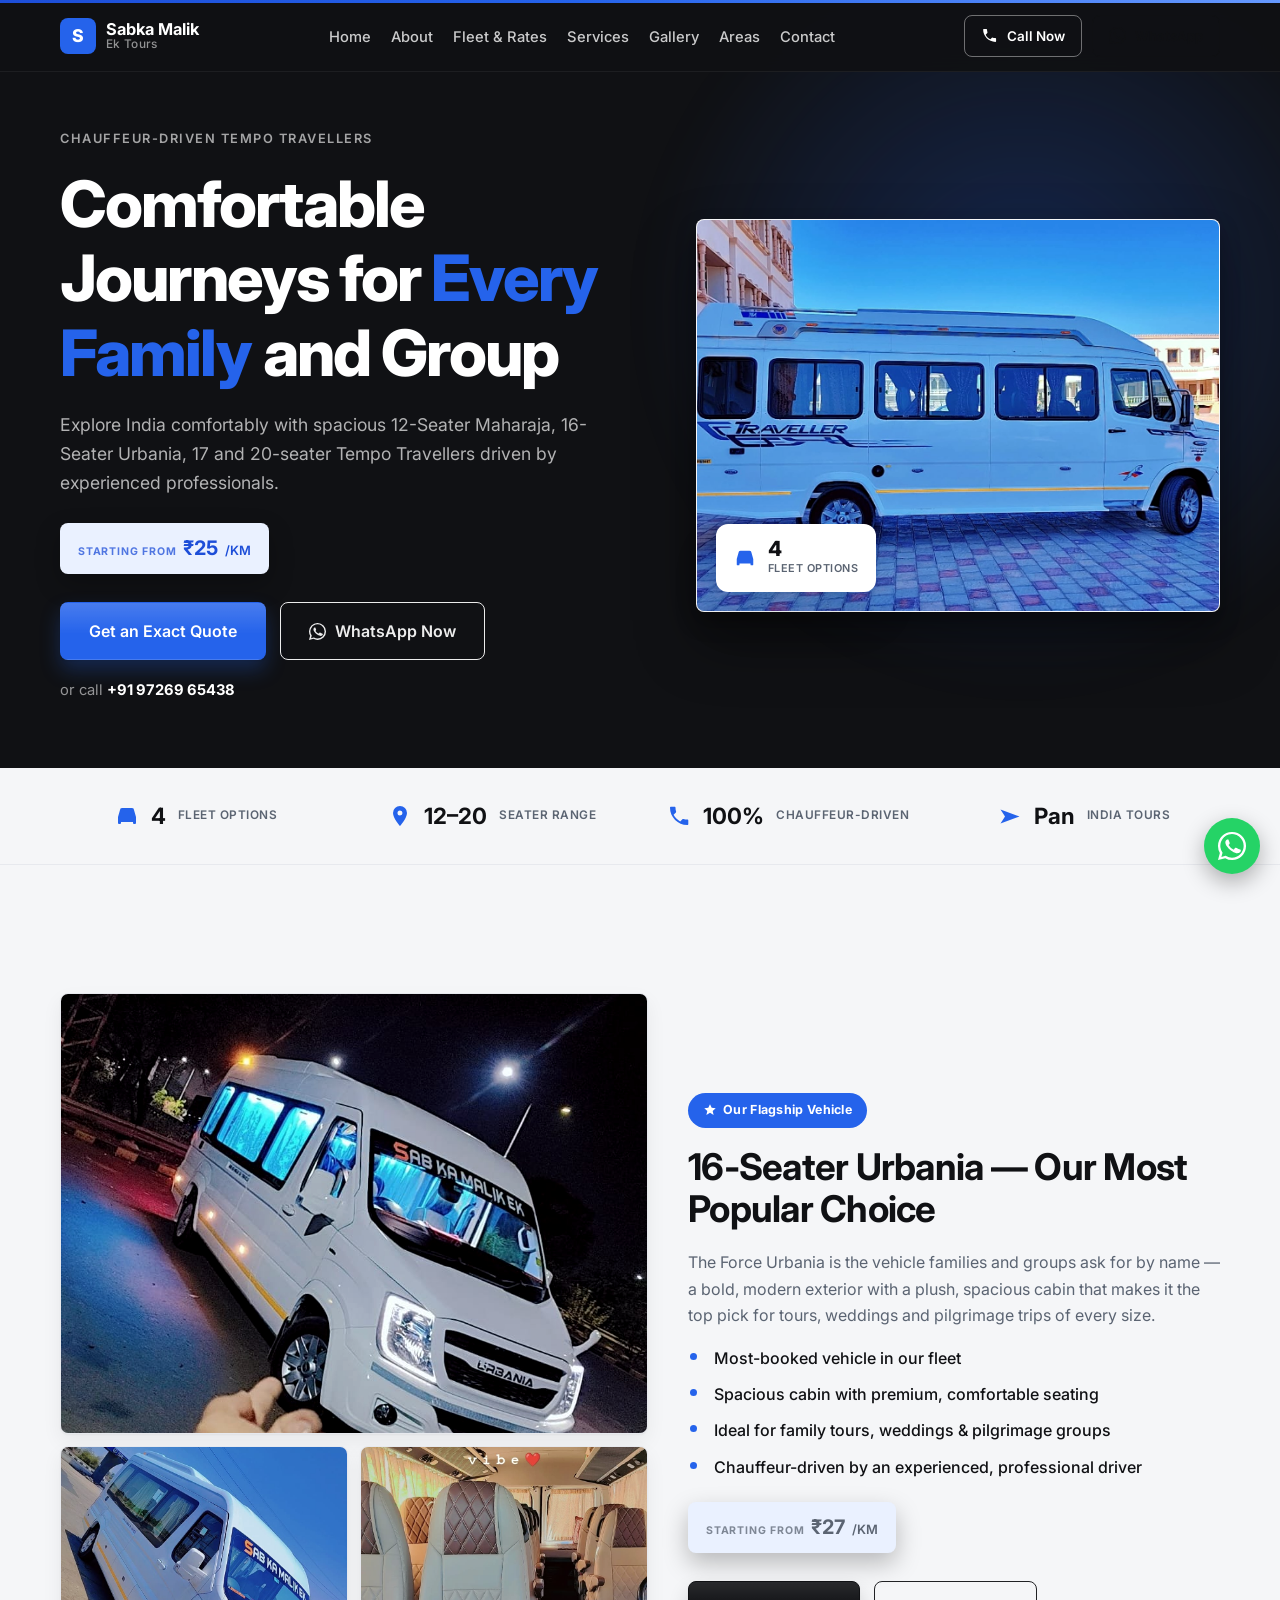
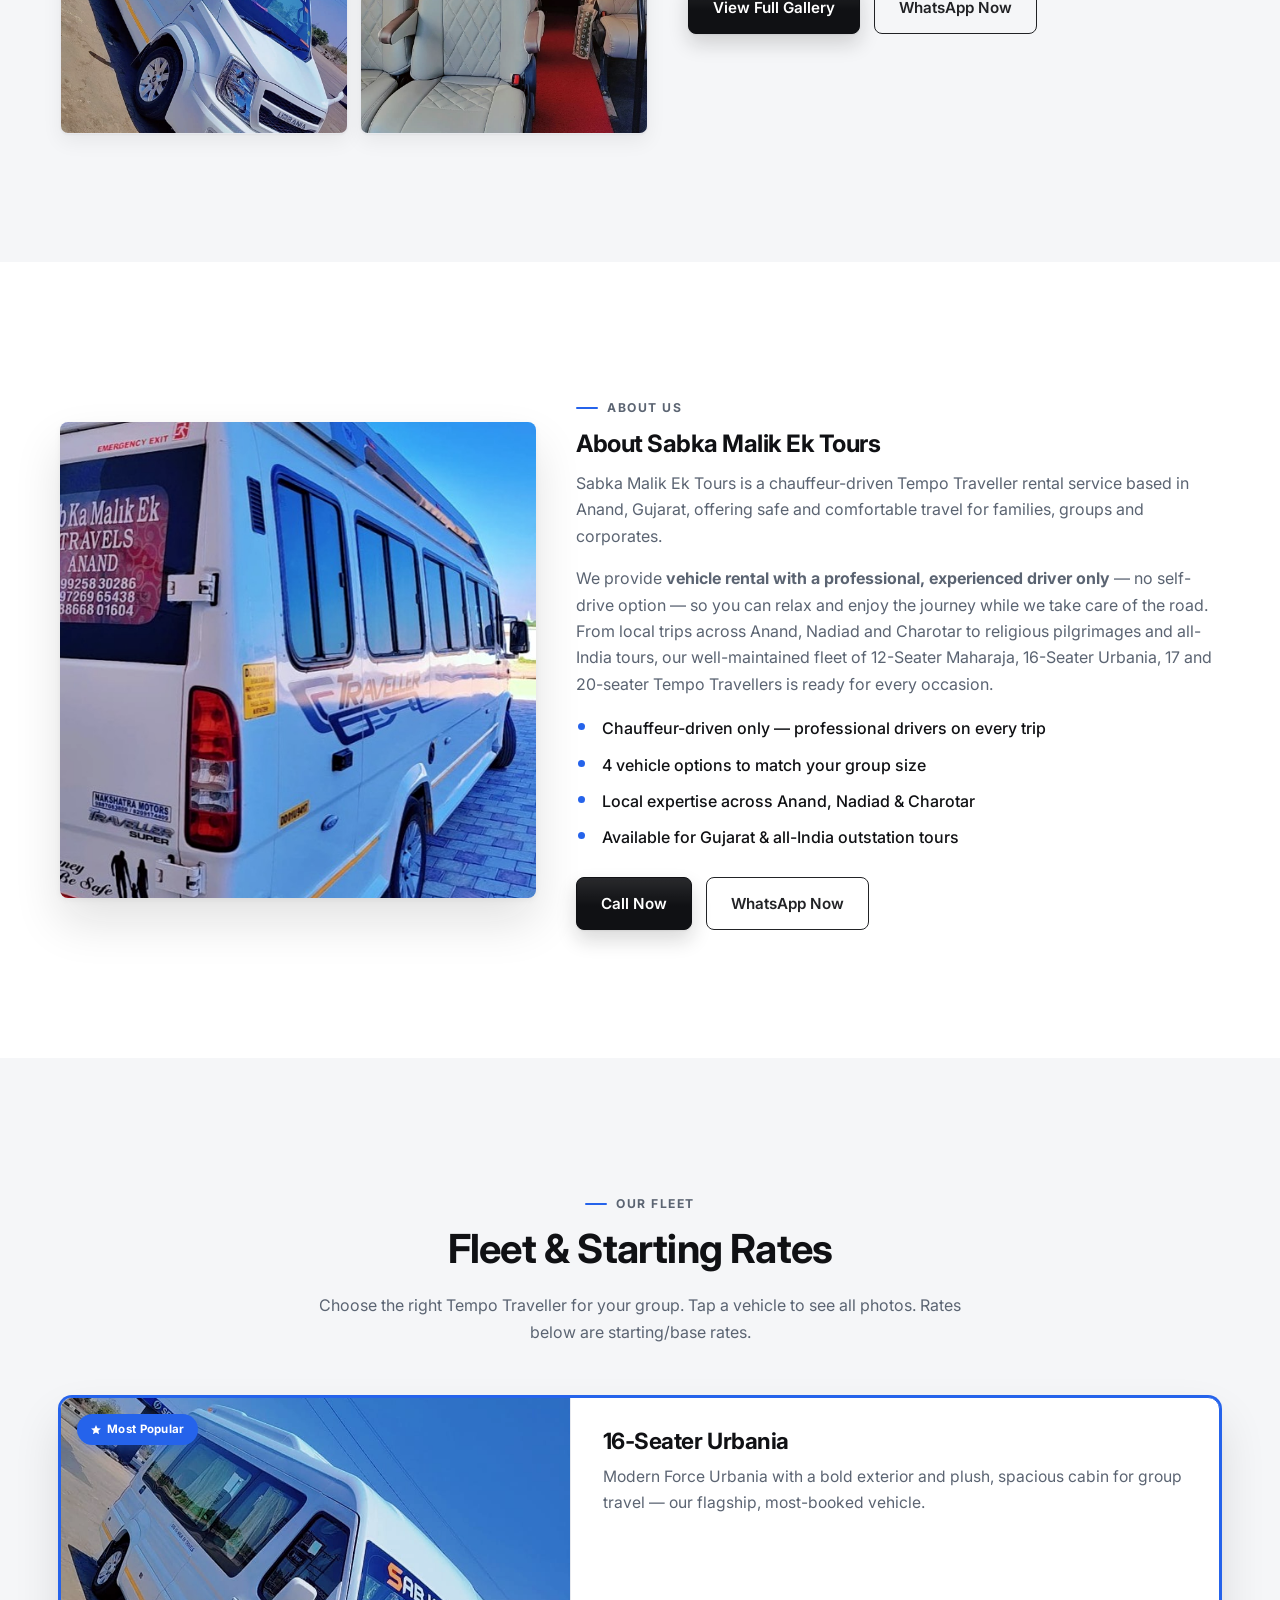
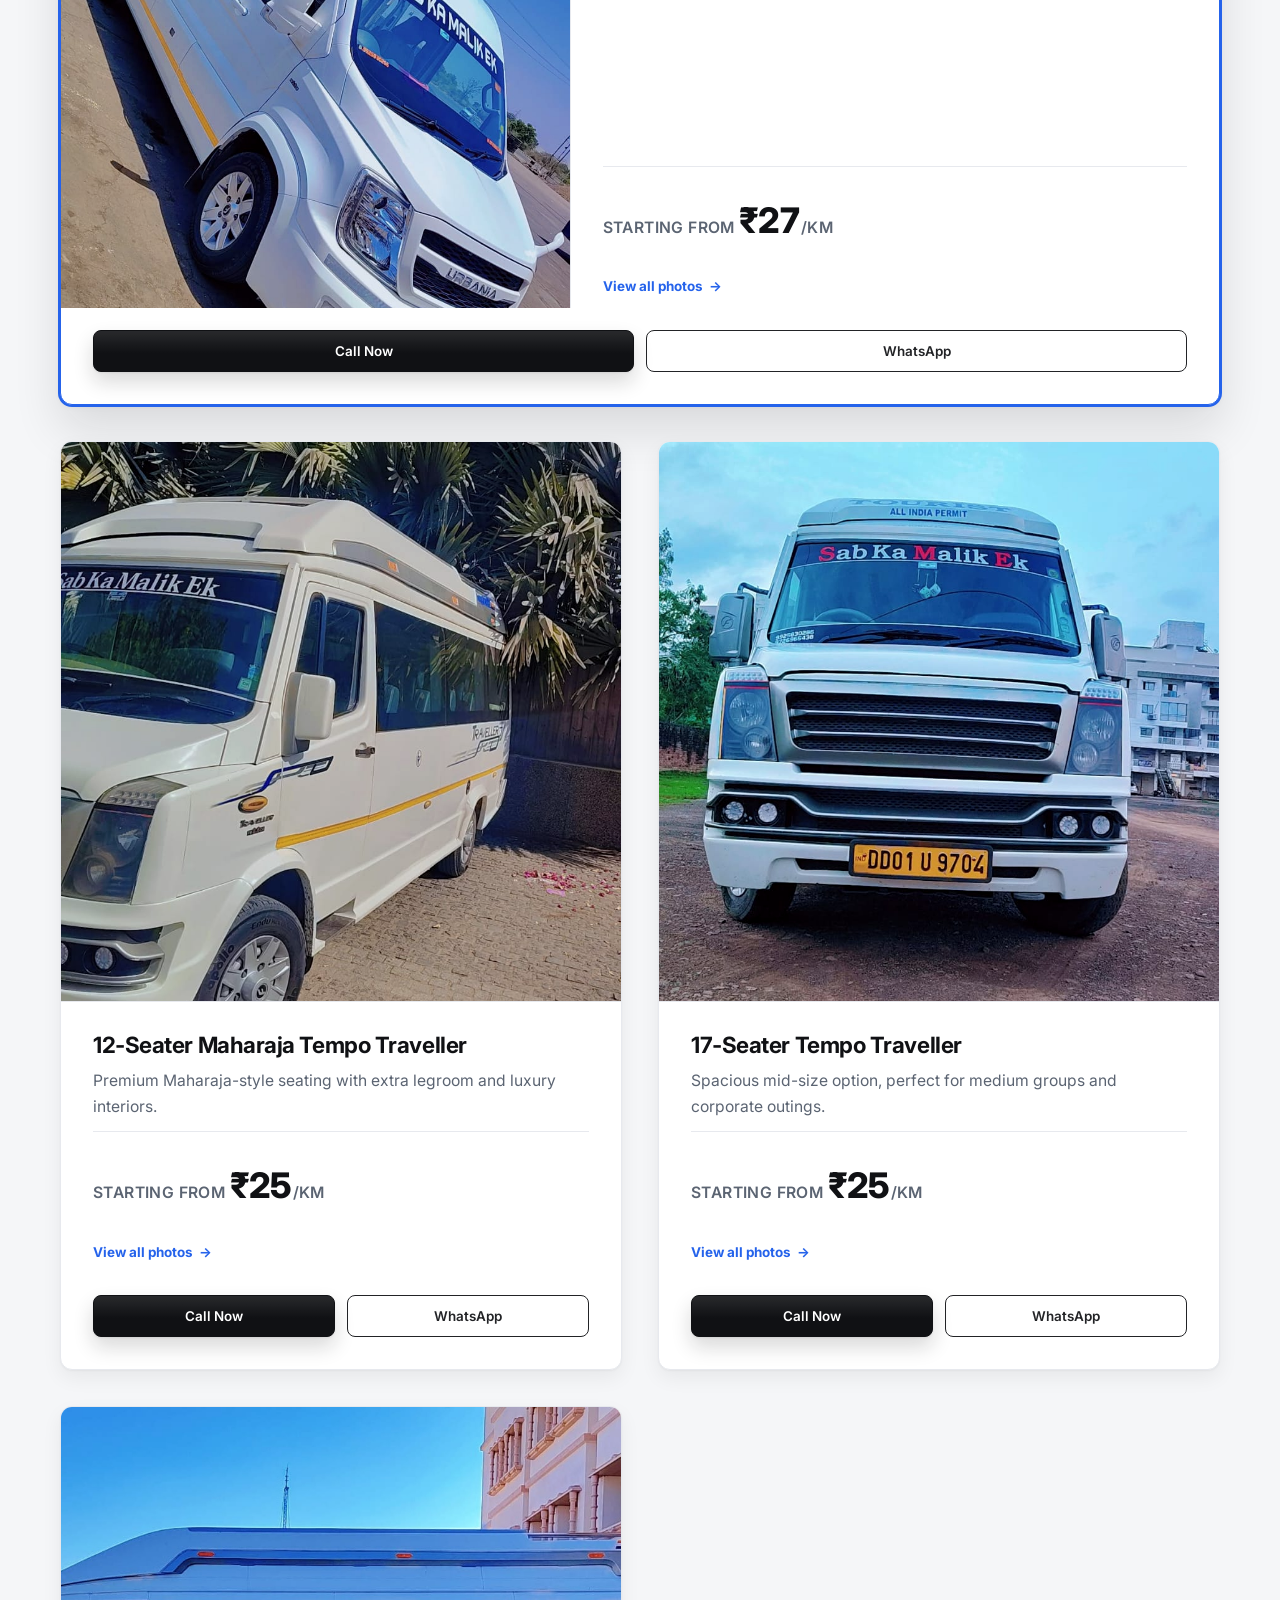
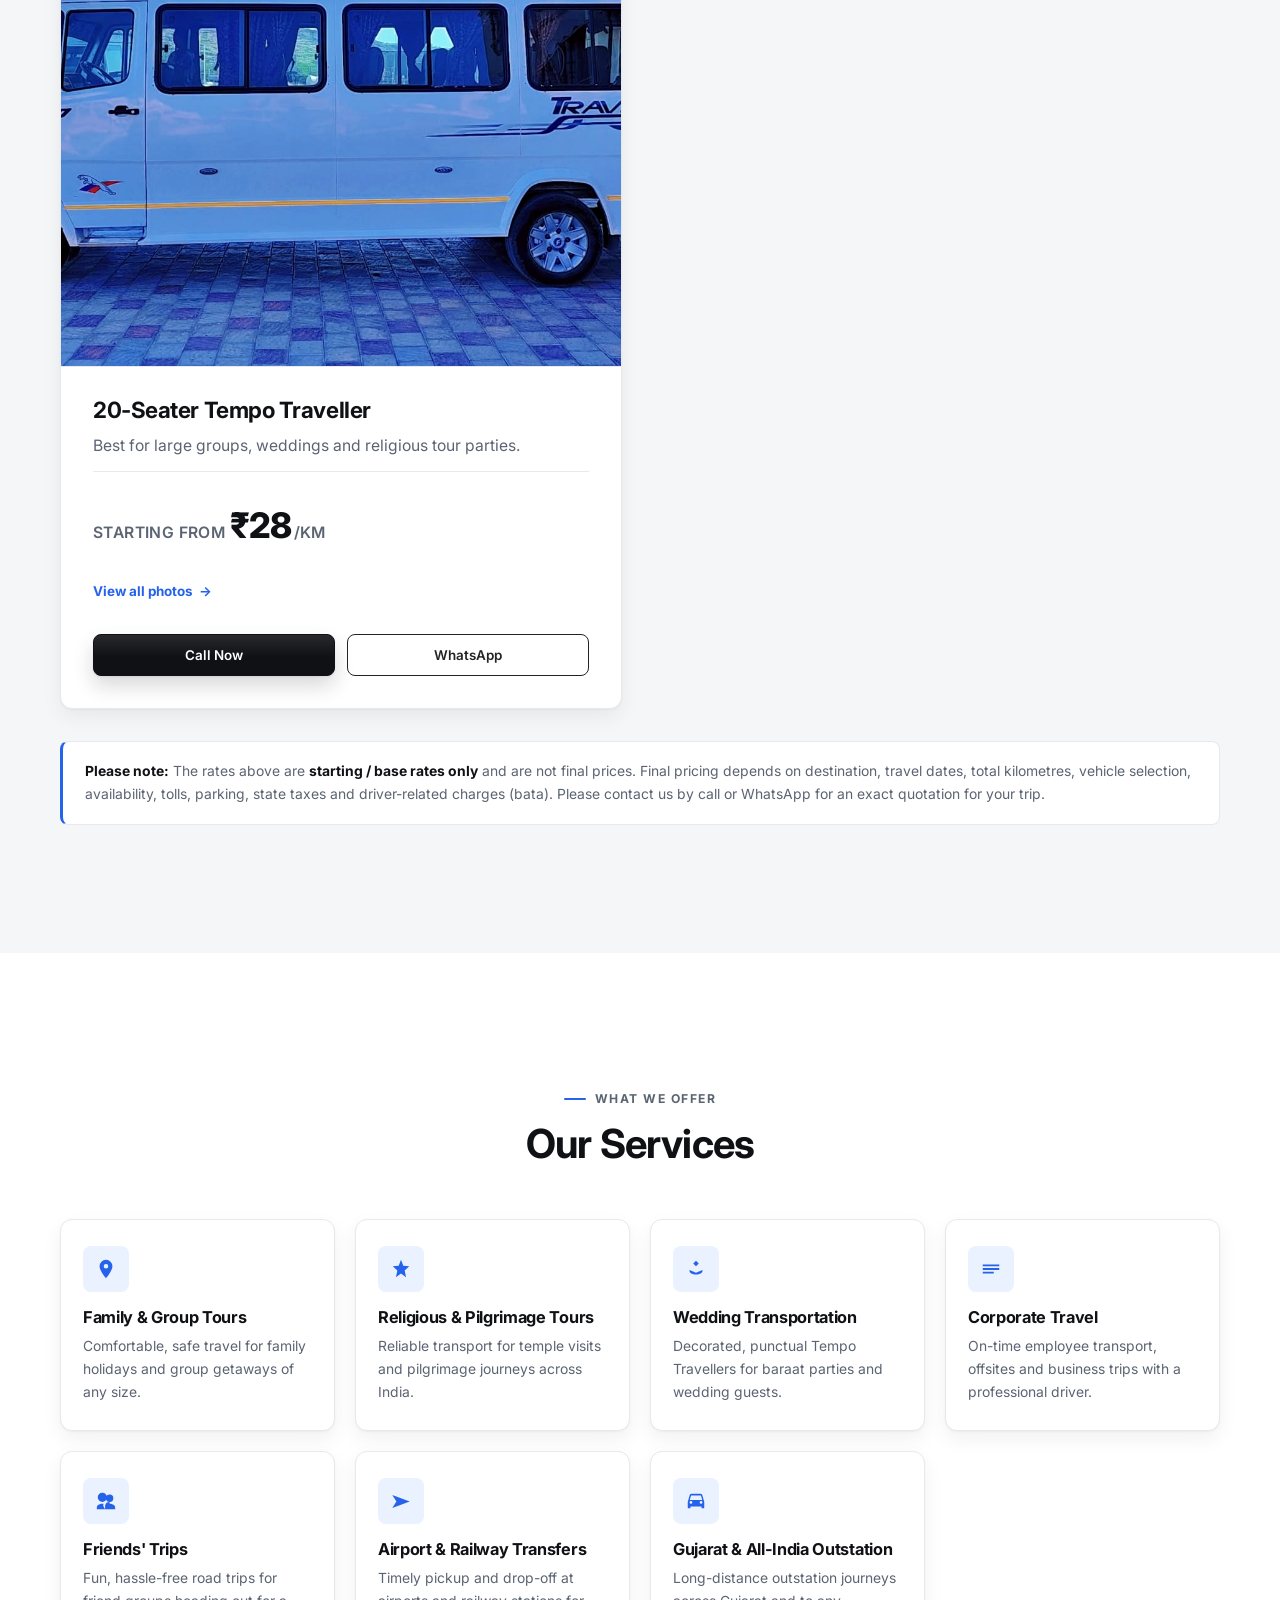
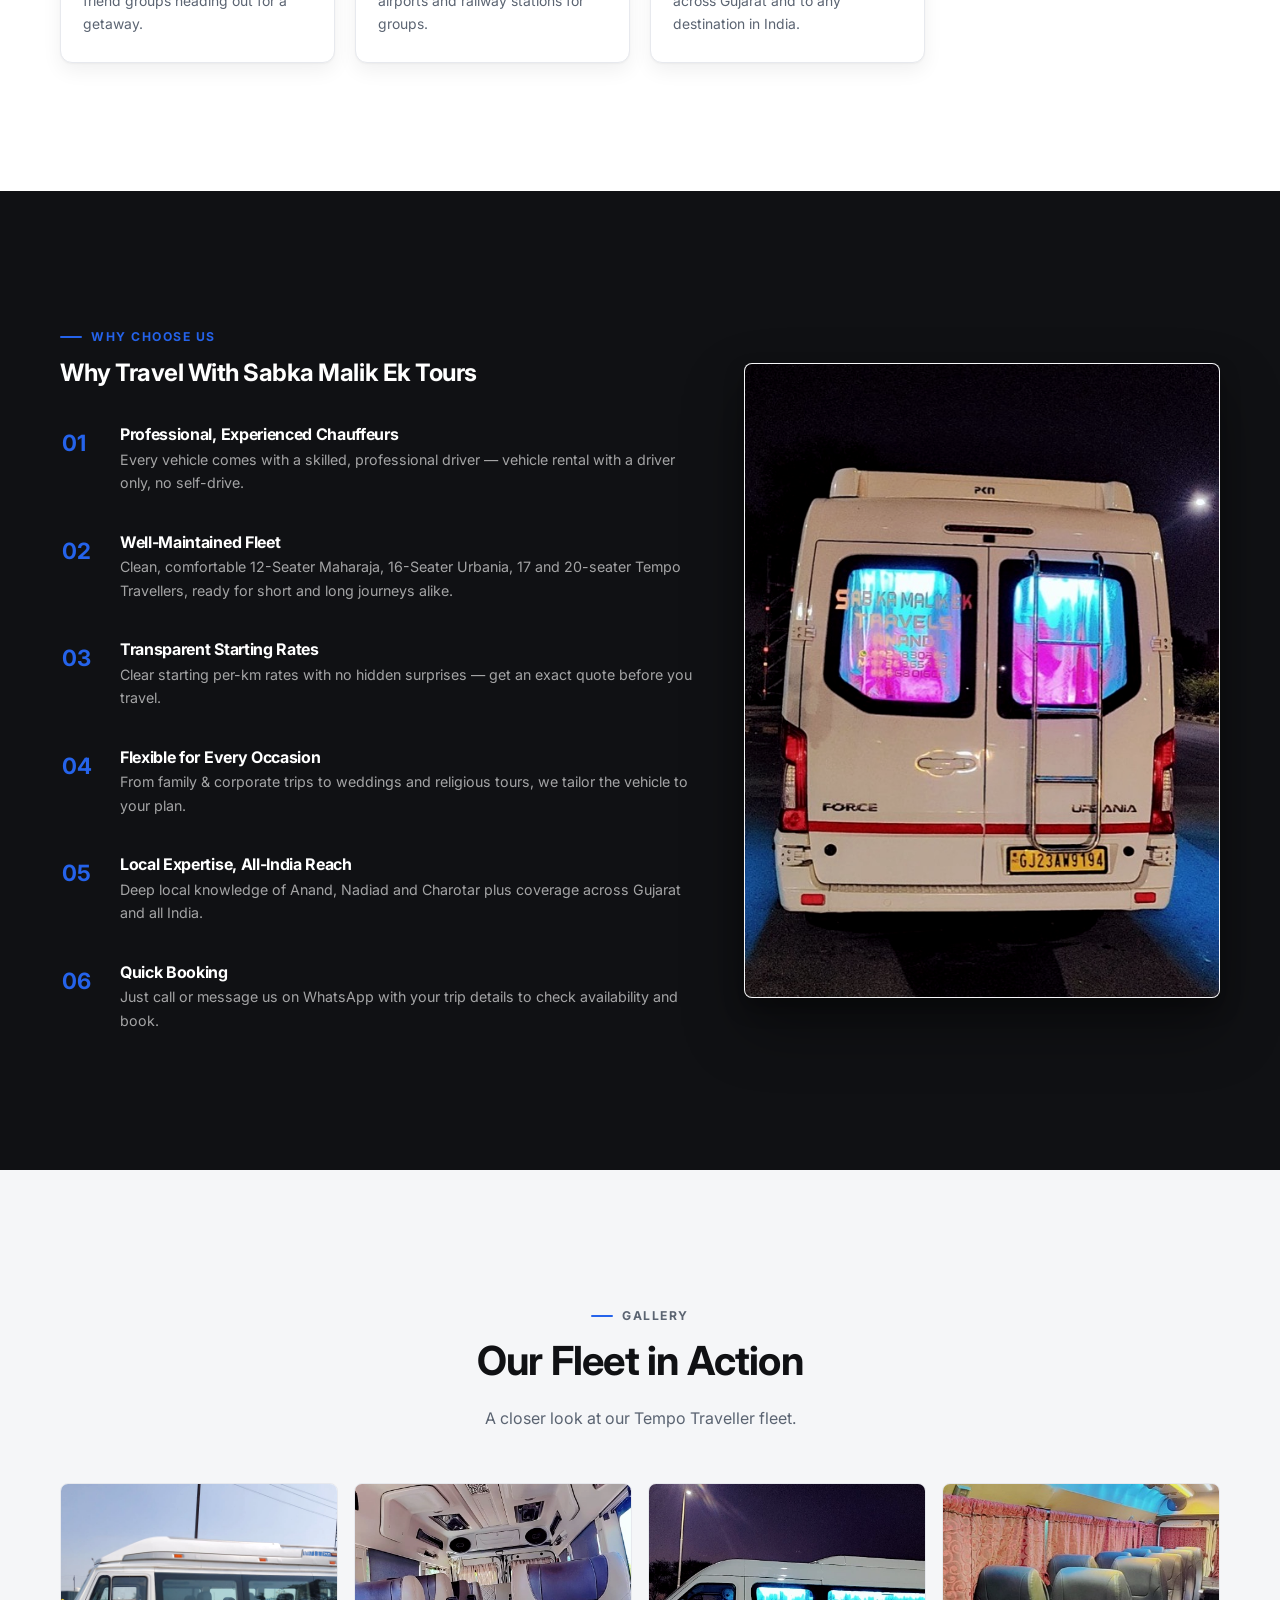
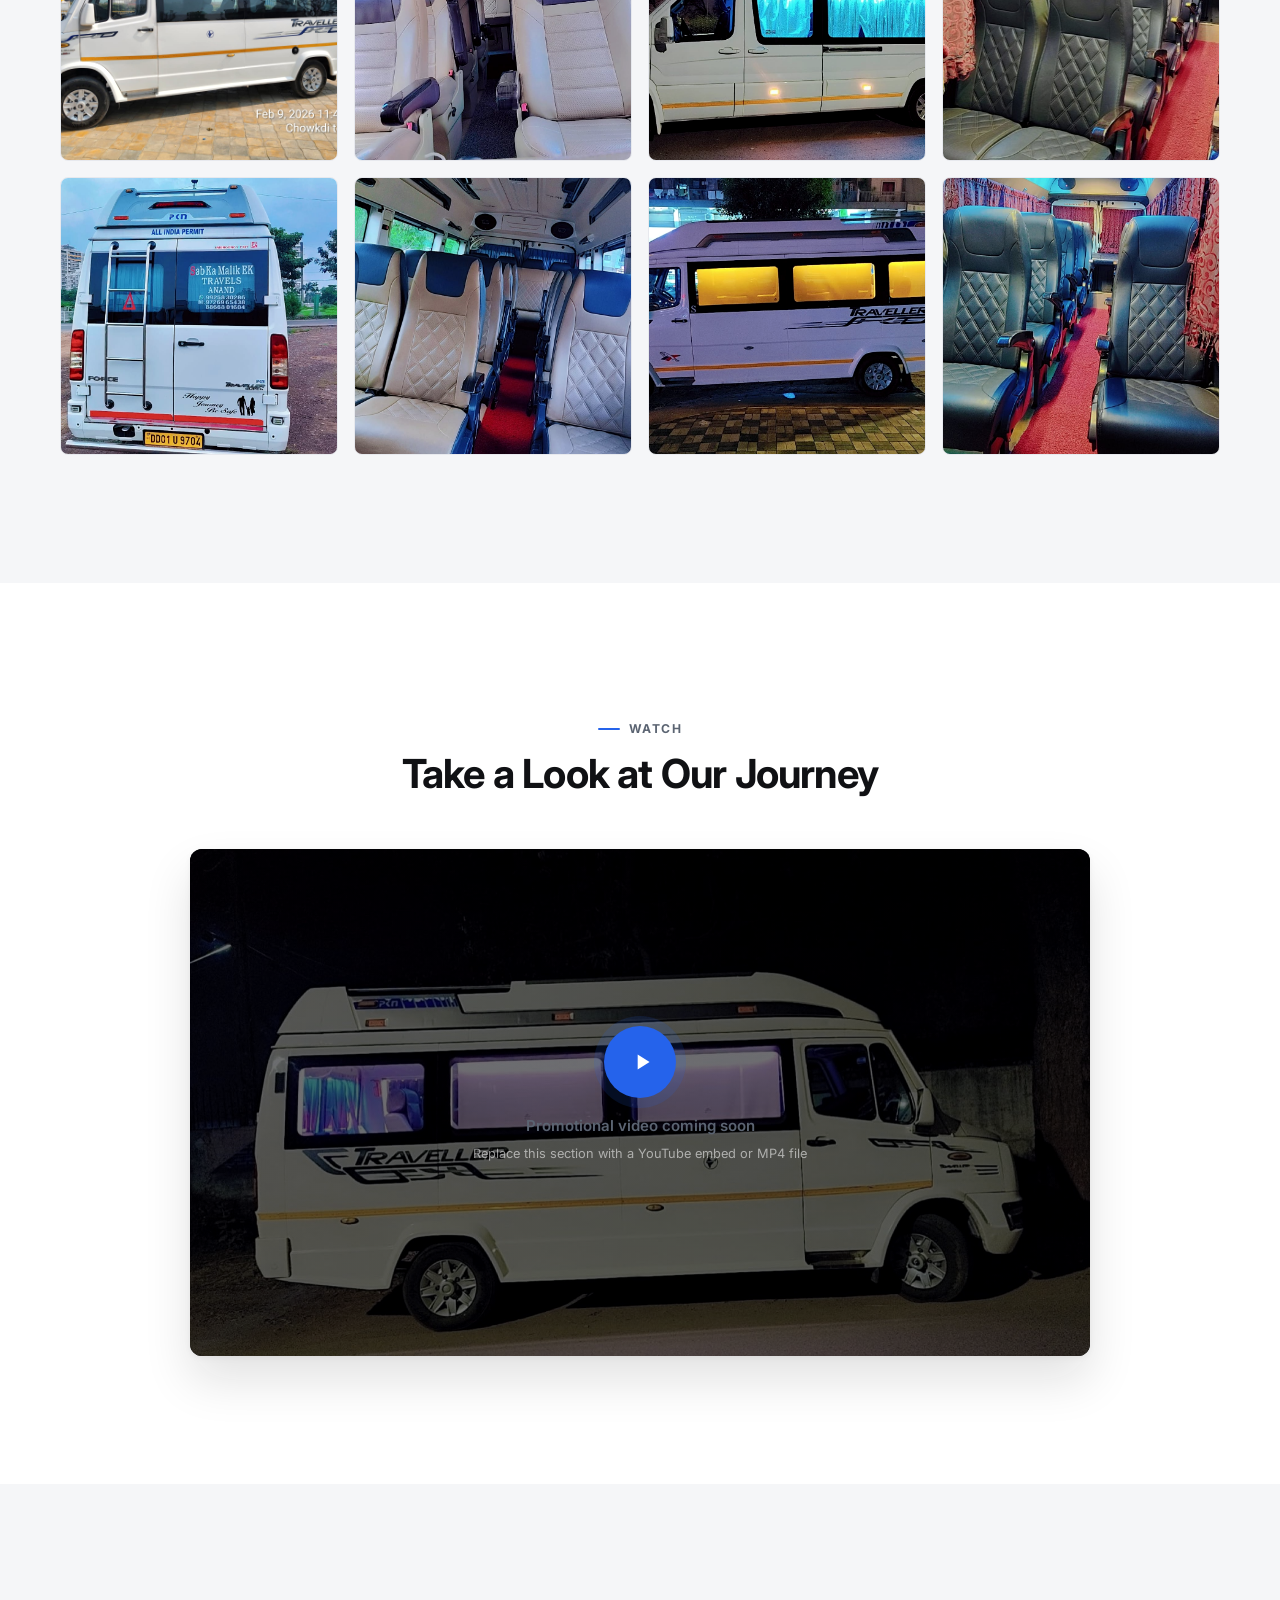
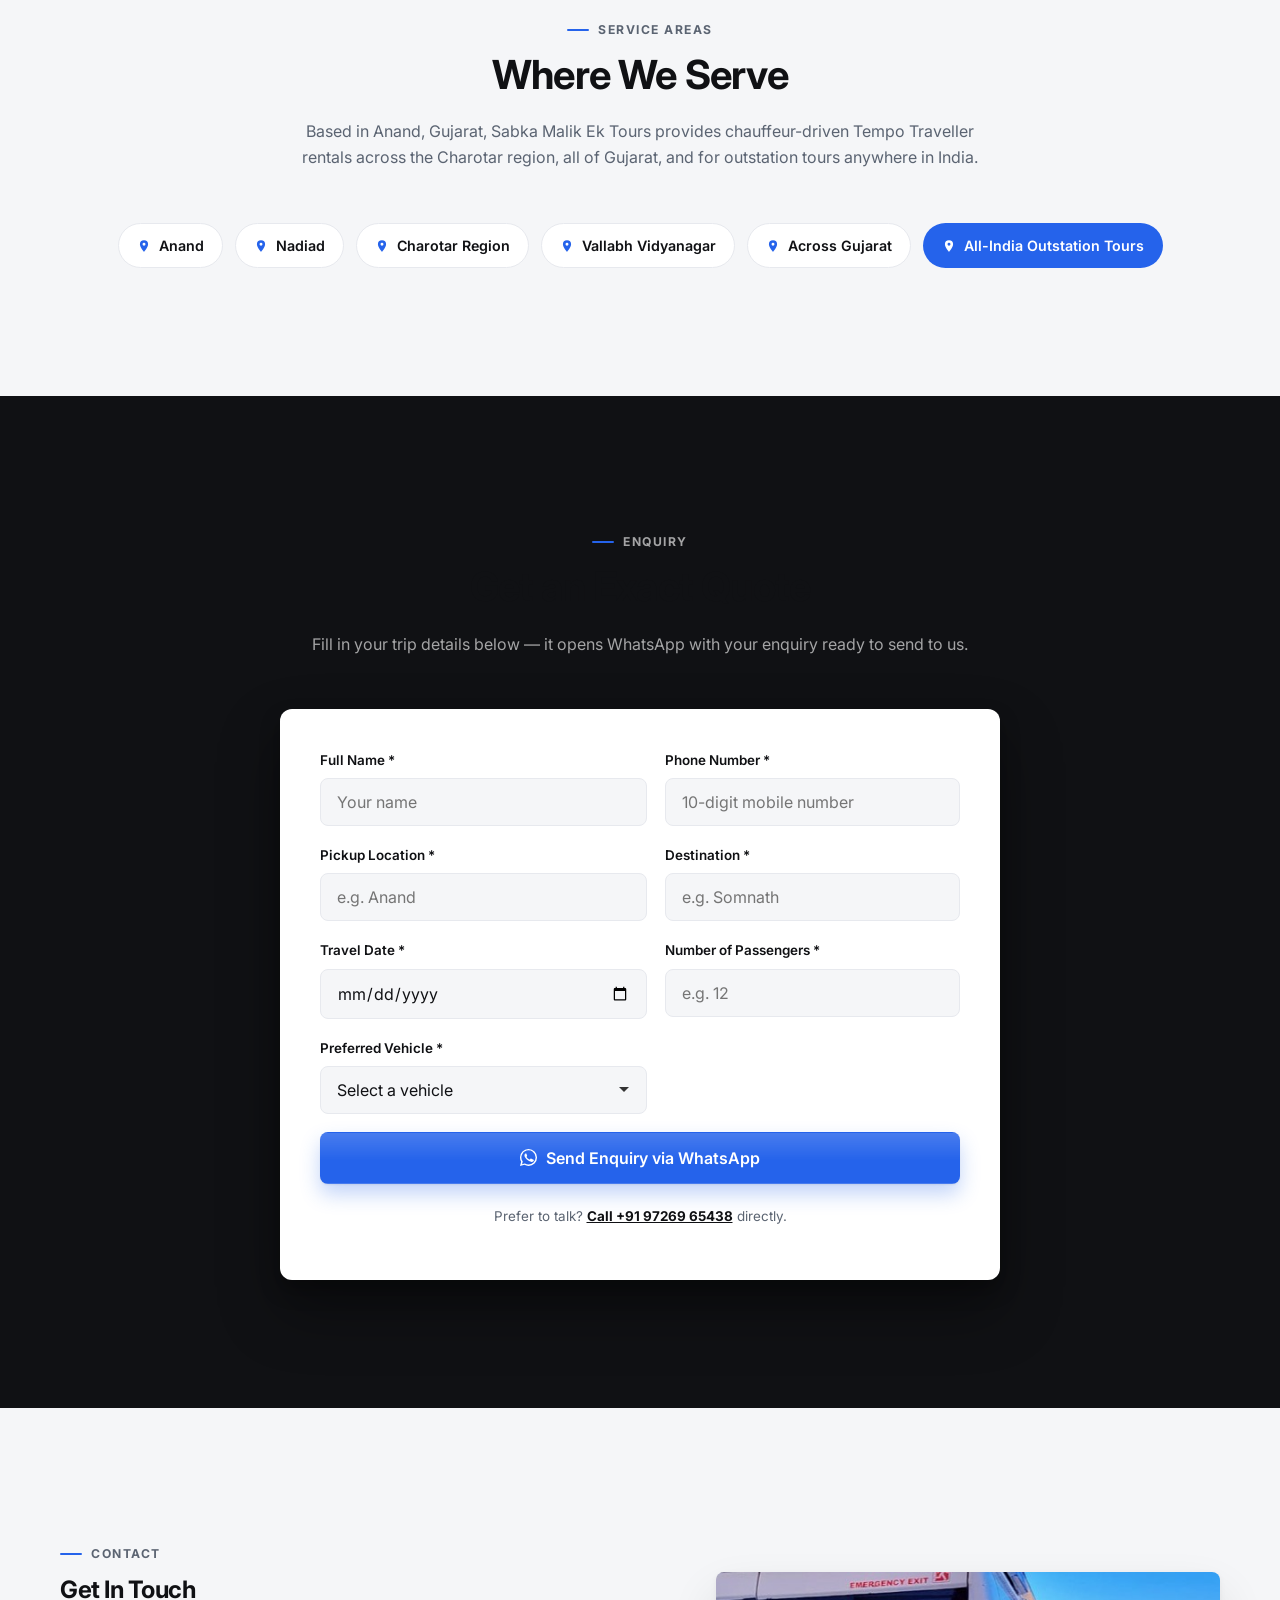
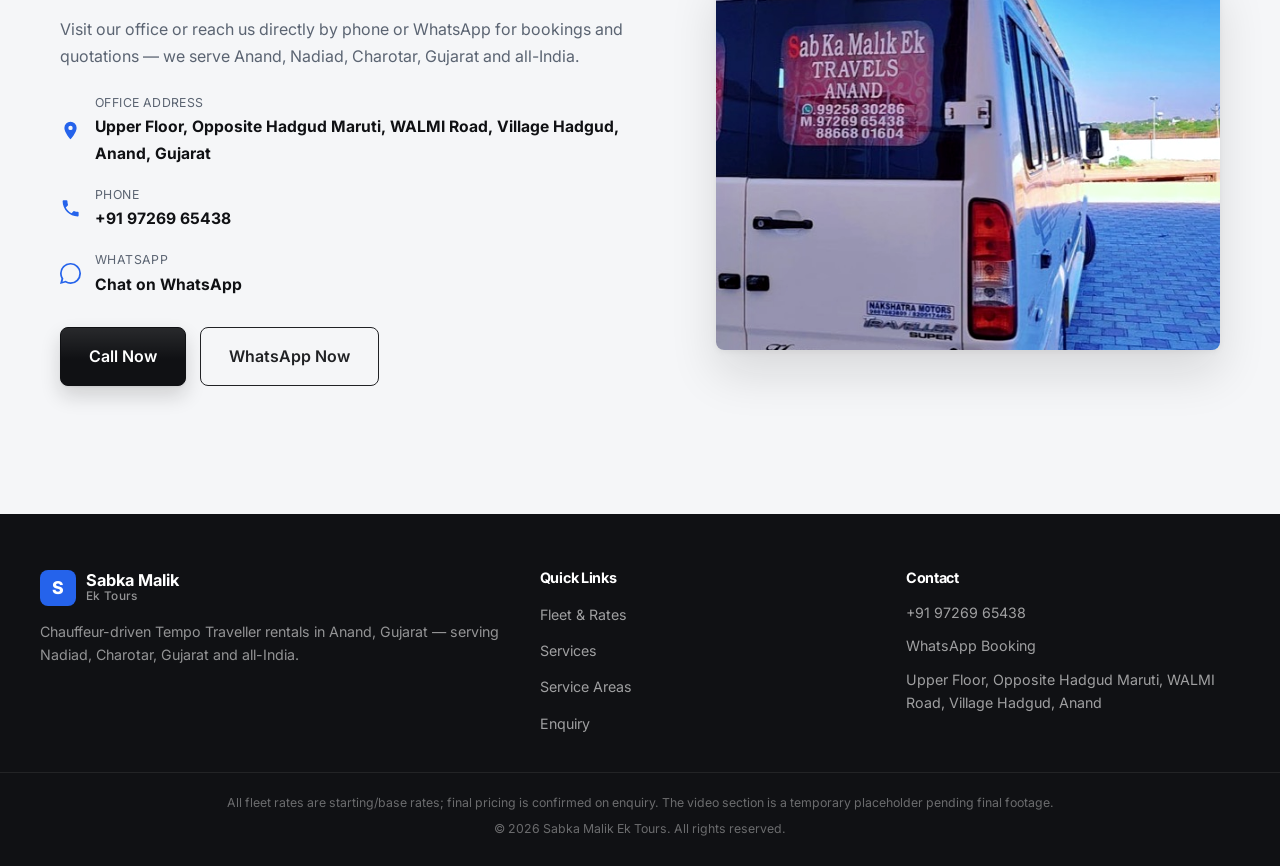
==== commit a75241ec: "Add per-vehicle photo gallery pages and make Urbania the flagship vehicle Fleet cards now link to de" ====
--- a/index.html
+++ b/index.html
@@ -70,7 +70,6 @@
         <li><a href="#services">Services</a></li>
         <li><a href="#gallery">Gallery</a></li>
         <li><a href="#areas">Areas</a></li>
-        <li><a href="#faq">FAQ</a></li>
         <li><a href="#contact">Contact</a></li>
       </ul>
     </nav>
@@ -107,13 +106,6 @@
           </a>
         </div>
         <a href="tel:+919726965438" class="hero-call-link reveal">or call <strong>+91 97269 65438</strong></a>
-
-        <ul class="hero-badges reveal">
-          <li>Professional Chauffeurs</li>
-          <li>12–20 Seater Fleet</li>
-          <li>Gujarat &amp; All-India Tours</li>
-          <li>Family, Wedding &amp; Corporate Trips</li>
-        </ul>
       </div>
 
       <div class="hero-media reveal">
@@ -147,6 +139,40 @@
       <div class="stat-item reveal">
         <svg viewBox="0 0 24 24"><path d="M2.5 19.5l19-7-19-7 4.5 7-4.5 7z"/></svg>
         <strong>Pan</strong><span>India Tours</span>
+      </div>
+    </div>
+  </section>
+
+
+  <!-- ============ SPOTLIGHT: FLAGSHIP VEHICLE ============ -->
+  <section class="spotlight is-light" id="spotlight">
+    <div class="container spotlight-grid">
+      <div class="spotlight-photos reveal">
+        <div class="img-frame ar-4-3">
+          <img src="images/vehicles/urbania/01.jpg" alt="16-Seater Urbania front three-quarter view" loading="lazy">
+        </div>
+        <div class="img-frame ar-1-1">
+          <img src="images/vehicles/urbania/02.jpg" alt="16-Seater Urbania side profile" loading="lazy">
+        </div>
+        <div class="img-frame ar-1-1">
+          <img src="images/vehicles/urbania/03.jpg" alt="16-Seater Urbania cabin interior" loading="lazy">
+        </div>
+      </div>
+      <div class="spotlight-content reveal">
+        <span class="spotlight-badge"><svg viewBox="0 0 24 24"><path d="M12 2l2.9 6.3 6.9.7-5.2 4.6 1.6 6.8L12 16.9l-6.2 3.5 1.6-6.8L2.2 9l6.9-.7L12 2z"/></svg>Our Flagship Vehicle</span>
+        <h2>16-Seater Urbania — Our Most Popular Choice</h2>
+        <p>The Force Urbania is the vehicle families and groups ask for by name — a bold, modern exterior with a plush, spacious cabin that makes it the top pick for tours, weddings and pilgrimage trips of every size.</p>
+        <ul class="spotlight-points">
+          <li>Most-booked vehicle in our fleet</li>
+          <li>Spacious cabin with premium, comfortable seating</li>
+          <li>Ideal for family tours, weddings &amp; pilgrimage groups</li>
+          <li>Chauffeur-driven by an experienced, professional driver</li>
+        </ul>
+        <p class="price-tag"><span>Starting From</span> ₹27<small>/KM</small></p>
+        <div class="hero-cta">
+          <a href="urbania.html" class="btn btn-dark">View Full Gallery</a>
+          <a href="https://wa.me/919726965438?text=Hi%2C%20I%20want%20to%20enquire%20about%20the%2016-Seater%20Urbania." target="_blank" rel="noopener" class="btn btn-whatsapp">WhatsApp Now</a>
+        </div>
       </div>
     </div>
   </section>
@@ -186,67 +212,80 @@
       <div class="section-head reveal">
         <p class="section-tag center">Our Fleet</p>
         <h2>Fleet &amp; Starting Rates</h2>
-        <p class="section-sub">Choose the right Tempo Traveller for your group. Rates below are starting/base rates.</p>
+        <p class="section-sub">Choose the right Tempo Traveller for your group. Tap a vehicle to see all photos. Rates below are starting/base rates.</p>
       </div>
 
       <div class="fleet-grid">
+        <article class="fleet-card is-featured reveal">
+          <span class="fleet-ribbon"><svg viewBox="0 0 24 24"><path d="M12 2l2.9 6.3 6.9.7-5.2 4.6 1.6 6.8L12 16.9l-6.2 3.5 1.6-6.8L2.2 9l6.9-.7L12 2z"/></svg>Most Popular</span>
+          <a class="fleet-card-link" href="urbania.html">
+            <div class="img-frame ar-1-1">
+              <img src="images/fleet-urbania.jpg" alt="16-Seater Urbania front three-quarter view" loading="lazy">
+            </div>
+            <div class="fleet-body">
+              <h3>16-Seater Urbania</h3>
+              <p>Modern Force Urbania with a bold exterior and plush, spacious cabin for group travel — our flagship, most-booked vehicle.</p>
+              <p class="price">Starting from <strong>₹27</strong>/km</p>
+              <span class="fleet-more">View all photos</span>
+            </div>
+          </a>
+          <div class="fleet-actions">
+            <a href="tel:+919726965438" class="btn btn-dark btn-sm">Call Now</a>
+            <a href="https://wa.me/919726965438?text=Hi%2C%20I%20want%20to%20enquire%20about%20the%2016-Seater%20Urbania." target="_blank" rel="noopener" class="btn btn-whatsapp btn-sm">WhatsApp</a>
+          </div>
+        </article>
+
         <article class="fleet-card reveal">
-          <div class="img-frame ar-1-1">
-            <img src="images/fleet-maharaja.jpg" alt="12-Seater Maharaja Tempo Traveller side profile" loading="lazy">
-          </div>
-          <div class="fleet-body">
-            <h3>12-Seater Maharaja Tempo Traveller</h3>
-            <p>Premium Maharaja-style seating with extra legroom and luxury interiors.</p>
-            <p class="price">Starting from <strong>₹25</strong>/km</p>
-            <div class="fleet-actions">
-              <a href="tel:+919726965438" class="btn btn-dark btn-sm">Call Now</a>
-              <a href="https://wa.me/919726965438?text=Hi%2C%20I%20want%20to%20enquire%20about%20the%2012-Seater%20Maharaja%20Tempo%20Traveller." target="_blank" rel="noopener" class="btn btn-whatsapp btn-sm">WhatsApp</a>
-            </div>
+          <a class="fleet-card-link" href="maharaja.html">
+            <div class="img-frame ar-1-1">
+              <img src="images/fleet-maharaja.jpg" alt="12-Seater Maharaja Tempo Traveller side profile" loading="lazy">
+            </div>
+            <div class="fleet-body">
+              <h3>12-Seater Maharaja Tempo Traveller</h3>
+              <p>Premium Maharaja-style seating with extra legroom and luxury interiors.</p>
+              <p class="price">Starting from <strong>₹25</strong>/km</p>
+              <span class="fleet-more">View all photos</span>
+            </div>
+          </a>
+          <div class="fleet-actions">
+            <a href="tel:+919726965438" class="btn btn-dark btn-sm">Call Now</a>
+            <a href="https://wa.me/919726965438?text=Hi%2C%20I%20want%20to%20enquire%20about%20the%2012-Seater%20Maharaja%20Tempo%20Traveller." target="_blank" rel="noopener" class="btn btn-whatsapp btn-sm">WhatsApp</a>
           </div>
         </article>
 
         <article class="fleet-card reveal">
-          <div class="img-frame ar-1-1">
-            <img src="images/fleet-urbania.jpg" alt="16-Seater Urbania front three-quarter view" loading="lazy">
-          </div>
-          <div class="fleet-body">
-            <h3>16-Seater Urbania</h3>
-            <p>Modern Force Urbania with a bold exterior and plush, spacious cabin for group travel.</p>
-            <p class="price">Starting from <strong>₹27</strong>/km</p>
-            <div class="fleet-actions">
-              <a href="tel:+919726965438" class="btn btn-dark btn-sm">Call Now</a>
-              <a href="https://wa.me/919726965438?text=Hi%2C%20I%20want%20to%20enquire%20about%20the%2016-Seater%20Urbania." target="_blank" rel="noopener" class="btn btn-whatsapp btn-sm">WhatsApp</a>
-            </div>
+          <a class="fleet-card-link" href="17-seater.html">
+            <div class="img-frame ar-1-1">
+              <img src="images/fleet-17-seater.jpg" alt="17-Seater Tempo Traveller front view" loading="lazy">
+            </div>
+            <div class="fleet-body">
+              <h3>17-Seater Tempo Traveller</h3>
+              <p>Spacious mid-size option, perfect for medium groups and corporate outings.</p>
+              <p class="price">Starting from <strong>₹25</strong>/km</p>
+              <span class="fleet-more">View all photos</span>
+            </div>
+          </a>
+          <div class="fleet-actions">
+            <a href="tel:+919726965438" class="btn btn-dark btn-sm">Call Now</a>
+            <a href="https://wa.me/919726965438?text=Hi%2C%20I%20want%20to%20enquire%20about%20the%2017-Seater%20Tempo%20Traveller." target="_blank" rel="noopener" class="btn btn-whatsapp btn-sm">WhatsApp</a>
           </div>
         </article>
 
         <article class="fleet-card reveal">
-          <div class="img-frame ar-1-1">
-            <img src="images/fleet-17-seater.jpg" alt="17-Seater Tempo Traveller front view" loading="lazy">
-          </div>
-          <div class="fleet-body">
-            <h3>17-Seater Tempo Traveller</h3>
-            <p>Spacious mid-size option, perfect for medium groups and corporate outings.</p>
-            <p class="price">Starting from <strong>₹25</strong>/km</p>
-            <div class="fleet-actions">
-              <a href="tel:+919726965438" class="btn btn-dark btn-sm">Call Now</a>
-              <a href="https://wa.me/919726965438?text=Hi%2C%20I%20want%20to%20enquire%20about%20the%2017-Seater%20Tempo%20Traveller." target="_blank" rel="noopener" class="btn btn-whatsapp btn-sm">WhatsApp</a>
-            </div>
-          </div>
-        </article>
-
-        <article class="fleet-card reveal">
-          <div class="img-frame ar-1-1">
-            <img src="images/fleet-20-seater.jpg" alt="20-Seater Tempo Traveller side profile" loading="lazy">
-          </div>
-          <div class="fleet-body">
-            <h3>20-Seater Tempo Traveller</h3>
-            <p>Best for large groups, weddings and religious tour parties.</p>
-            <p class="price">Starting from <strong>₹28</strong>/km</p>
-            <div class="fleet-actions">
-              <a href="tel:+919726965438" class="btn btn-dark btn-sm">Call Now</a>
-              <a href="https://wa.me/919726965438?text=Hi%2C%20I%20want%20to%20enquire%20about%20the%2020-Seater%20Tempo%20Traveller." target="_blank" rel="noopener" class="btn btn-whatsapp btn-sm">WhatsApp</a>
-            </div>
+          <a class="fleet-card-link" href="20-seater.html">
+            <div class="img-frame ar-1-1">
+              <img src="images/fleet-20-seater.jpg" alt="20-Seater Tempo Traveller side profile" loading="lazy">
+            </div>
+            <div class="fleet-body">
+              <h3>20-Seater Tempo Traveller</h3>
+              <p>Best for large groups, weddings and religious tour parties.</p>
+              <p class="price">Starting from <strong>₹28</strong>/km</p>
+              <span class="fleet-more">View all photos</span>
+            </div>
+          </a>
+          <div class="fleet-actions">
+            <a href="tel:+919726965438" class="btn btn-dark btn-sm">Call Now</a>
+            <a href="https://wa.me/919726965438?text=Hi%2C%20I%20want%20to%20enquire%20about%20the%2020-Seater%20Tempo%20Traveller." target="_blank" rel="noopener" class="btn btn-whatsapp btn-sm">WhatsApp</a>
           </div>
         </article>
       </div>
@@ -263,7 +302,7 @@
     <div class="container">
       <div class="section-head reveal">
         <p class="section-tag center">What We Offer</p>
-        <h2>Tour &amp; Transportation Services</h2>
+        <h2>Our Services</h2>
       </div>
 
       <div class="services-grid">
@@ -409,69 +448,6 @@
       </div>
     </div>
   </section>
-
-  <!-- ============ FAQ ============ -->
-  <section class="faq is-light" id="faq">
-    <div class="container faq-wrap">
-      <div class="section-head reveal">
-        <p class="section-tag center">FAQ</p>
-        <h2>Frequently Asked Questions</h2>
-      </div>
-
-      <div class="accordion reveal">
-        <div class="acc-item open">
-          <button class="acc-trigger" aria-expanded="true">
-            <span>Do you provide self-drive Tempo Travellers?</span>
-            <svg class="acc-icon" viewBox="0 0 24 24"><path d="M7 10l5 5 5-5z"/></svg>
-          </button>
-          <div class="acc-panel"><p>No. We provide vehicle rental with a professional driver only. Self-drive is not available.</p></div>
-        </div>
-        <div class="acc-item">
-          <button class="acc-trigger" aria-expanded="false">
-            <span>Are the listed rates the final price?</span>
-            <svg class="acc-icon" viewBox="0 0 24 24"><path d="M7 10l5 5 5-5z"/></svg>
-          </button>
-          <div class="acc-panel"><p>No, the rates shown are starting/base rates only. Final pricing depends on destination, travel dates, total kilometres, vehicle selection, availability, tolls, parking, state taxes and driver-related charges. Contact us for an exact quotation.</p></div>
-        </div>
-        <div class="acc-item">
-          <button class="acc-trigger" aria-expanded="false">
-            <span>Which areas do you serve?</span>
-            <svg class="acc-icon" viewBox="0 0 24 24"><path d="M7 10l5 5 5-5z"/></svg>
-          </button>
-          <div class="acc-panel"><p>We are based in Anand and serve Nadiad, the Charotar region, all of Gujarat, and offer all-India outstation tours.</p></div>
-        </div>
-        <div class="acc-item">
-          <button class="acc-trigger" aria-expanded="false">
-            <span>How do I book a Tempo Traveller?</span>
-            <svg class="acc-icon" viewBox="0 0 24 24"><path d="M7 10l5 5 5-5z"/></svg>
-          </button>
-          <div class="acc-panel"><p>Call or WhatsApp us on +91 97269 65438 with your trip details, or fill out the enquiry form on this website and we'll get back to you.</p></div>
-        </div>
-        <div class="acc-item">
-          <button class="acc-trigger" aria-expanded="false">
-            <span>Can I book for a one-day local trip?</span>
-            <svg class="acc-icon" viewBox="0 0 24 24"><path d="M7 10l5 5 5-5z"/></svg>
-          </button>
-          <div class="acc-panel"><p>Yes, we handle both one-day local trips around Anand, Nadiad and Charotar as well as multi-day outstation tours.</p></div>
-        </div>
-        <div class="acc-item">
-          <button class="acc-trigger" aria-expanded="false">
-            <span>Do you provide vehicles for weddings and religious tours?</span>
-            <svg class="acc-icon" viewBox="0 0 24 24"><path d="M7 10l5 5 5-5z"/></svg>
-          </button>
-          <div class="acc-panel"><p>Yes, we regularly provide Tempo Travellers for wedding transportation and religious/pilgrimage tours. Choose from our 12-Seater Maharaja, 16-Seater Urbania, 17 or 20-seater depending on your group size.</p></div>
-        </div>
-        <div class="acc-item">
-          <button class="acc-trigger" aria-expanded="false">
-            <span>How is the exact fare calculated?</span>
-            <svg class="acc-icon" viewBox="0 0 24 24"><path d="M7 10l5 5 5-5z"/></svg>
-          </button>
-          <div class="acc-panel"><p>Exact fare depends on your route, total distance and days, vehicle choice, tolls, parking, state taxes and driver charges. Share your trip details by call or WhatsApp and we'll provide a clear quotation.</p></div>
-        </div>
-      </div>
-    </div>
-  </section>
-
 
   <!-- ============ ENQUIRY FORM ============ -->
   <section class="enquiry" id="enquiry">
@@ -585,7 +561,6 @@
         <li><a href="#fleet">Fleet &amp; Rates</a></li>
         <li><a href="#services">Services</a></li>
         <li><a href="#areas">Service Areas</a></li>
-        <li><a href="#faq">FAQ</a></li>
         <li><a href="#enquiry">Enquiry</a></li>
       </ul>
     </div>
--- a/style.css
+++ b/style.css
@@ -184,7 +184,7 @@
 }
 .hero-grid { position: relative; z-index: 1; display: grid; gap: 48px; align-items: center; }
 @media (min-width: 960px) { .hero-grid { grid-template-columns: 1.05fr .95fr; gap: 56px; } }
-.hero-content { max-width: 560px; }
+.hero-content { max-width: 560px; min-width: 0; }
 .eyebrow {
   color: rgba(255,255,255,.62); font-weight: 600; letter-spacing: 1.5px;
   text-transform: uppercase; font-size: .8rem; margin-bottom: 18px;
@@ -212,6 +212,11 @@
 .hero-call-link:hover { color: var(--white); border-color: rgba(255,255,255,.4); }
 
 .hero-badges { display: flex; flex-wrap: wrap; gap: 10px 16px; margin-top: 34px; }
+
+.eyebrow a { color: inherit; border-bottom: 1px solid transparent; }
+.eyebrow a:hover { border-color: rgba(255,255,255,.4); }
+
+.final-cta .hero-cta { justify-content: center; margin-top: 8px; }
 .hero-badges li {
   font-size: .82rem; color: rgba(255,255,255,.85); background: rgba(255,255,255,.05);
   border: 1px solid var(--border-dark); padding: 8px 14px; border-radius: var(--radius-sm);
@@ -275,39 +280,88 @@
 @media (min-width: 760px) { .fleet-grid { grid-template-columns: repeat(2, 1fr); gap: 36px; } }
 
 .fleet-card {
+  position: relative;
   background: var(--surface); border-radius: var(--radius); overflow: hidden;
   border: 1px solid var(--border-light); box-shadow: var(--shadow);
   transition: transform .3s var(--ease), box-shadow .3s var(--ease), border-color .3s var(--ease);
   display: flex; flex-direction: column;
 }
+.fleet-card.is-featured { border-color: var(--blue); box-shadow: 0 0 0 2px var(--blue), var(--shadow-lg); }
+@media (min-width: 760px) { .fleet-card.is-featured { grid-column: 1 / -1; } }
+@media (min-width: 760px) {
+  .fleet-card.is-featured .fleet-card-link { flex-direction: row; }
+  .fleet-card.is-featured .img-frame { width: 44%; flex-shrink: 0; border-bottom: 0; border-right: 1px solid var(--border-light); }
+  .fleet-card.is-featured .fleet-body { justify-content: center; }
+}
+.fleet-ribbon {
+  position: absolute; top: 16px; left: 16px; z-index: 2;
+  display: inline-flex; align-items: center; gap: 5px;
+  background: var(--blue); color: var(--white); font-size: .72rem; font-weight: 700;
+  letter-spacing: .3px; padding: 6px 13px; border-radius: 999px; box-shadow: 0 4px 12px rgba(37,99,235,.35);
+}
+.fleet-ribbon svg { width: 12px; height: 12px; fill: currentColor; }
 .fleet-card:hover { transform: translateY(-6px); box-shadow: var(--shadow-lg); border-color: var(--blue); }
 .fleet-card .img-frame { border-radius: 0; border: 0; border-bottom: 1px solid var(--border-light); }
 .fleet-card .img-frame img { transition: transform .5s var(--ease); }
 .fleet-card:hover .img-frame img { transform: scale(1.06); }
-.fleet-body { padding: 30px 32px 32px; display: flex; flex-direction: column; flex: 1; }
+.fleet-card-link { display: flex; flex-direction: column; flex: 1; color: inherit; }
+.fleet-body { padding: 30px 32px 10px; display: flex; flex-direction: column; flex: 1; }
 .fleet-body h3 { color: var(--ink); font-size: 1.4rem; margin-bottom: 10px; }
 .fleet-body p { color: var(--gray-500); font-size: .98rem; margin-bottom: 12px; }
 .price {
   color: var(--gray-500); font-size: .82rem; text-transform: uppercase; letter-spacing: .4px; font-weight: 600;
-  margin-top: auto; margin-bottom: 22px; padding-top: 20px; border-top: 1px solid var(--border-light);
+  margin-top: auto; margin-bottom: 0; padding-top: 20px; border-top: 1px solid var(--border-light);
 }
 .price strong {
   display: inline-block; color: var(--ink); font-size: 2.2rem; font-family: var(--font-head);
   font-weight: 800; letter-spacing: -0.02em; text-transform: none; margin: 4px 2px 0 0;
 }
-.fleet-actions { display: flex; flex-wrap: wrap; gap: 12px; }
+.fleet-more {
+  display: inline-flex; align-items: center; gap: 6px; margin-top: 14px;
+  color: var(--blue); font-size: .84rem; font-weight: 700;
+}
+.fleet-more::after { content: '\2192'; transition: transform .2s var(--ease); }
+.fleet-card-link:hover .fleet-more::after { transform: translateX(3px); }
+.fleet-actions { display: flex; flex-wrap: wrap; gap: 12px; padding: 22px 32px 32px; }
 .fleet-actions .btn { flex: 1; min-width: 128px; }
 @media (max-width: 420px) {
-  .fleet-body { padding: 24px 20px 26px; }
+  .fleet-body { padding: 24px 20px 6px; }
   .fleet-body h3 { font-size: 1.2rem; }
   .price strong { font-size: 1.9rem; }
-}
+  .fleet-actions { padding: 18px 20px 26px; }
+}
+
+.fleet-grid-mini { grid-template-columns: 1fr; }
+@media (min-width: 640px) { .fleet-grid-mini { grid-template-columns: repeat(3, 1fr); gap: 24px; } }
+.fleet-grid-mini .fleet-card-link { padding-bottom: 4px; }
 
 .rate-disclaimer {
   margin-top: 32px; background: var(--surface); border: 1px solid var(--border-light); border-left: 3px solid var(--blue);
   padding: 18px 22px; border-radius: var(--radius-sm); font-size: .87rem; color: var(--gray-500);
 }
 .rate-disclaimer strong { color: var(--ink); }
+
+/* ---------- Spotlight (flagship vehicle) ---------- */
+.spotlight.is-light { background: var(--gray-50); }
+.spotlight-grid { display: grid; gap: 40px; align-items: center; }
+@media (min-width: 900px) { .spotlight-grid { grid-template-columns: 1.05fr .95fr; } }
+.spotlight-badge {
+  display: inline-flex; align-items: center; gap: 6px; background: var(--blue); color: var(--white);
+  font-size: .78rem; font-weight: 700; letter-spacing: .3px; padding: 7px 15px; border-radius: 999px; margin-bottom: 18px;
+}
+.spotlight-badge svg { width: 14px; height: 14px; fill: currentColor; }
+.spotlight-content h2 { font-size: clamp(1.6rem, 3.6vw, 2.3rem); }
+.spotlight-points { margin: 16px 0 22px; display: grid; gap: 10px; }
+.spotlight-points li { position: relative; padding-left: 26px; color: var(--ink); font-weight: 500; }
+.spotlight-points li::before {
+  content: ''; position: absolute; left: 2px; top: 8px; width: 7px; height: 7px;
+  background: var(--blue); border-radius: 50%;
+}
+.spotlight-photos { display: grid; grid-template-columns: repeat(2, 1fr); gap: 12px; }
+.spotlight-photos .img-frame { border: 1px solid var(--border-light); box-shadow: var(--shadow); }
+.spotlight-photos .img-frame:first-child { grid-column: 1 / -1; }
+.spotlight-photos .img-frame img { transition: transform .5s var(--ease); }
+.spotlight-photos .img-frame:hover img { transform: scale(1.06); }
 
 /* ---------- Services ---------- */
 .services-grid { display: grid; gap: 20px; grid-template-columns: 1fr; }
@@ -353,6 +407,7 @@
 .gallery-grid .img-frame { cursor: pointer; background: var(--white); }
 .gallery-grid .img-frame img { transition: transform .35s var(--ease); }
 .gallery-grid .img-frame:hover img { transform: scale(1.1); }
+.gallery-grid.gallery-grid-lg { grid-template-columns: repeat(2, 1fr); gap: 20px; }
 .gallery-cap {
   position: absolute; left: 0; right: 0; bottom: 0; padding: 20px 14px 12px;
   background: linear-gradient(0deg, rgba(16,17,20,.9), transparent);
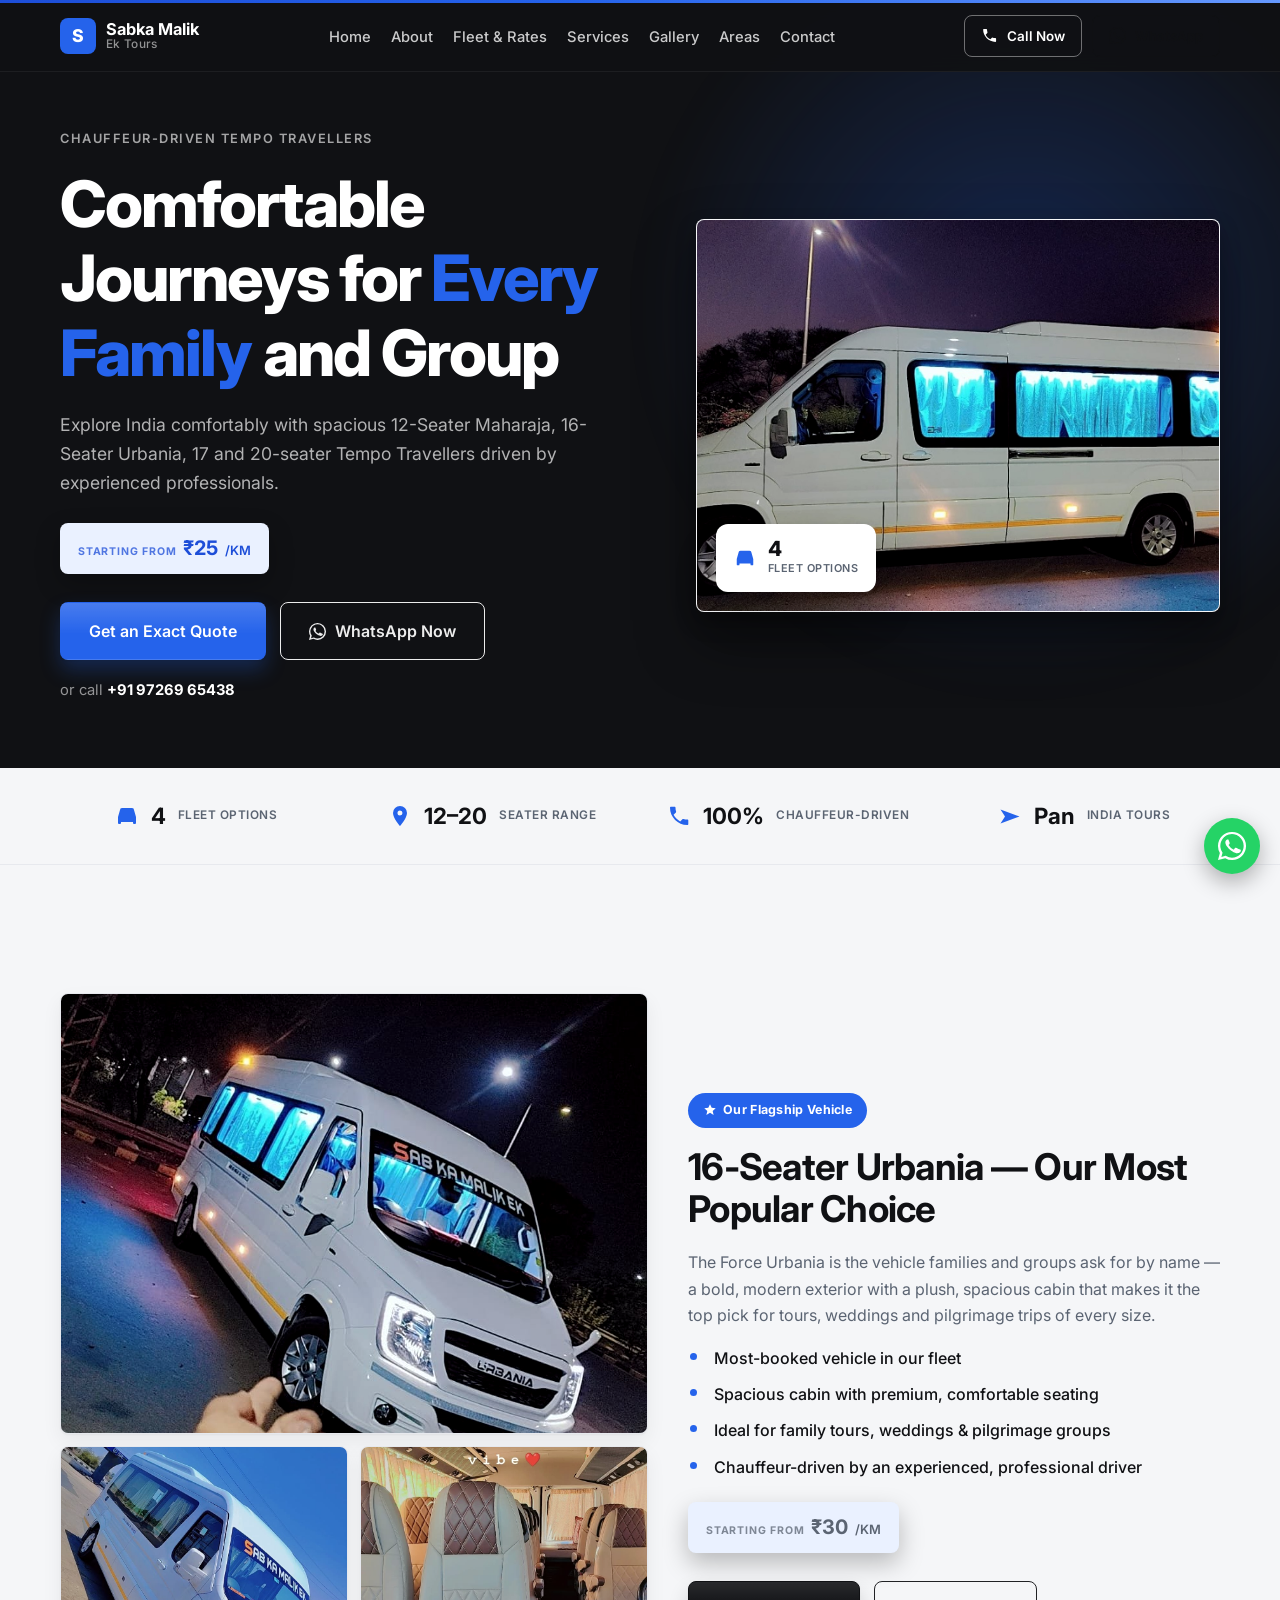
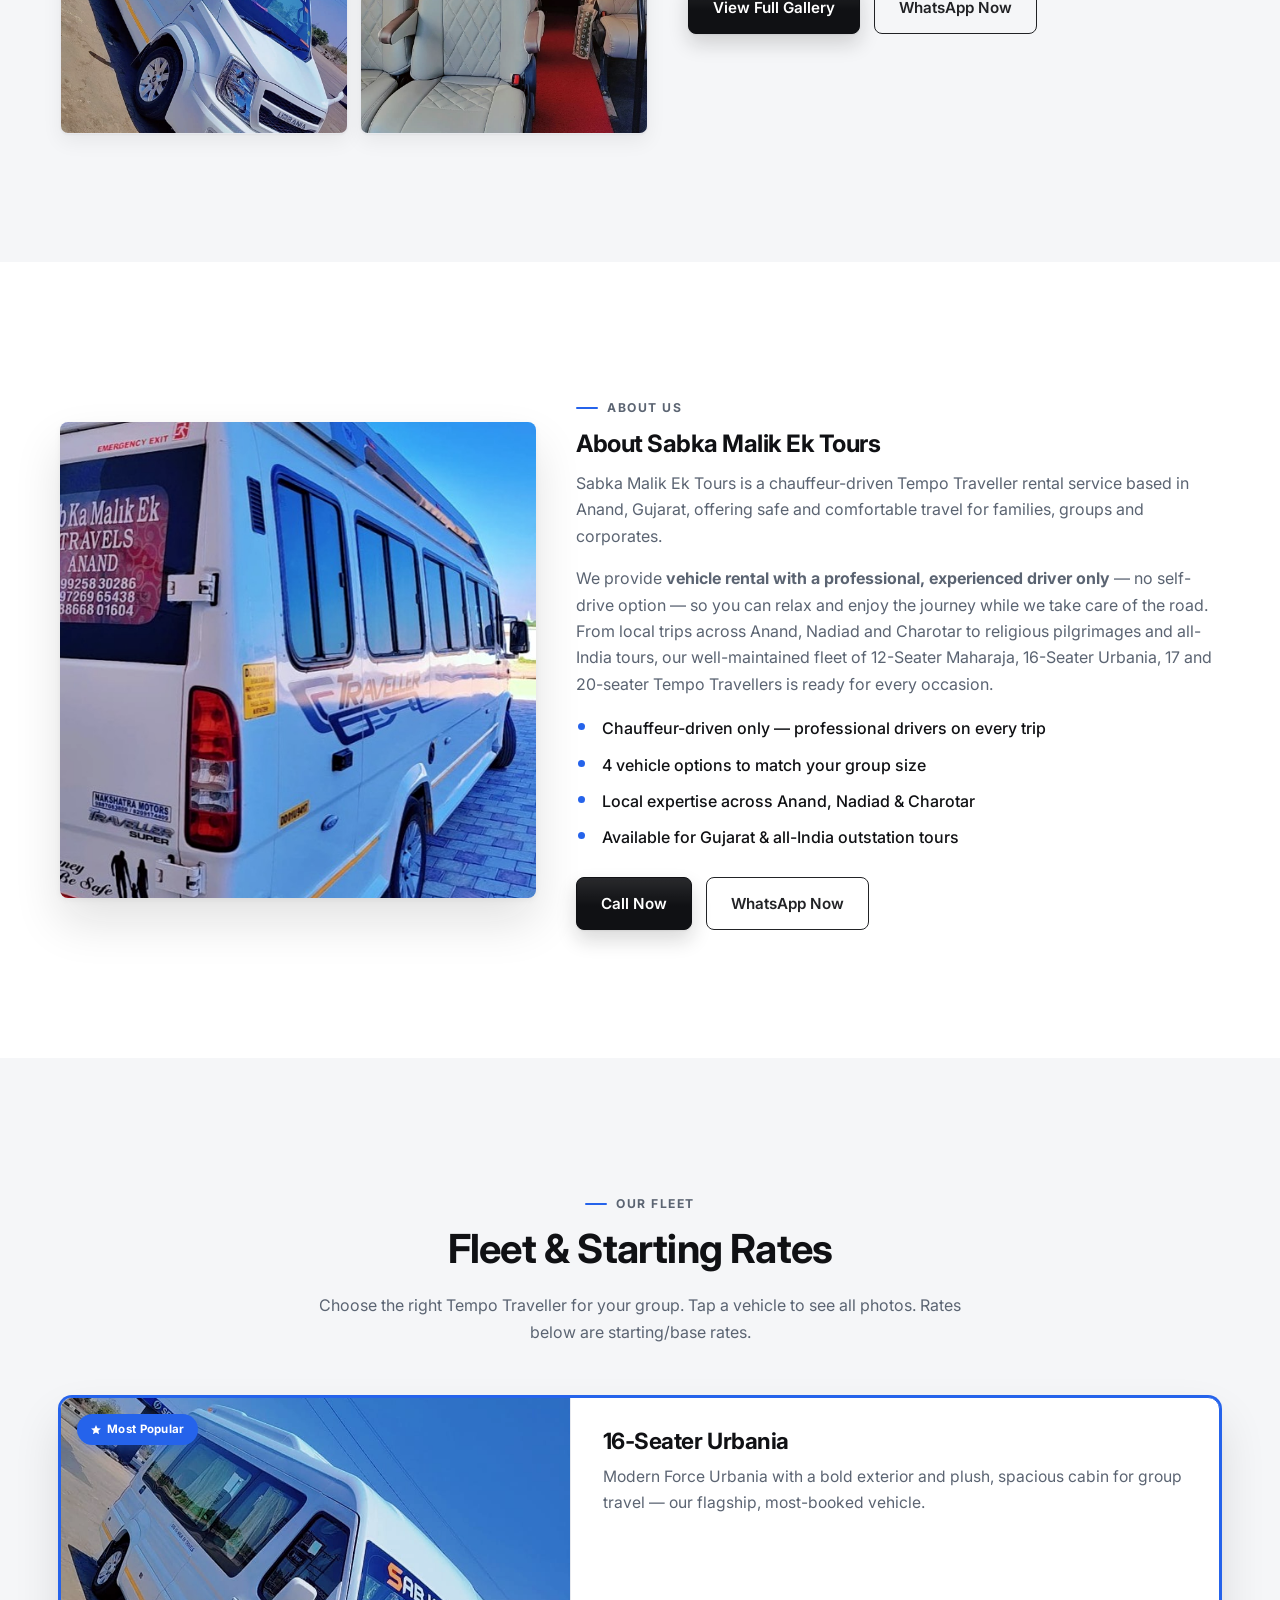
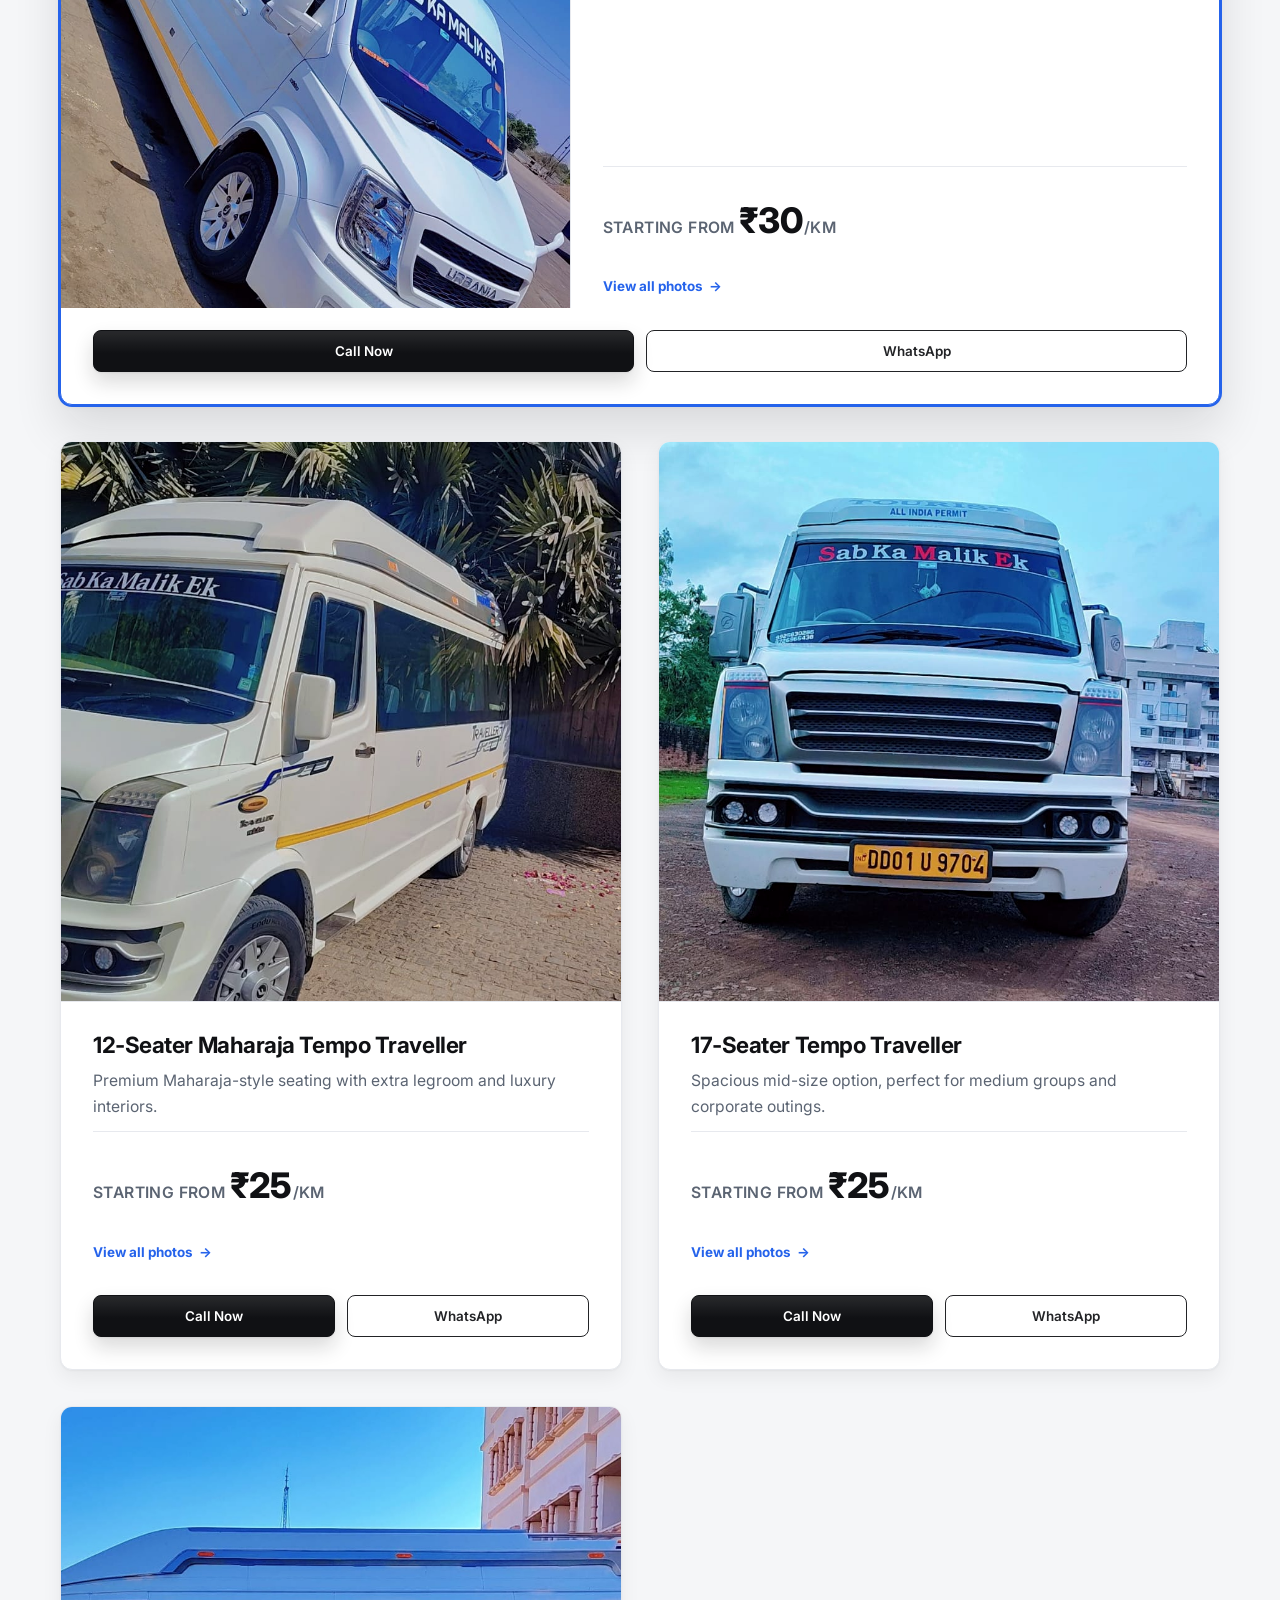
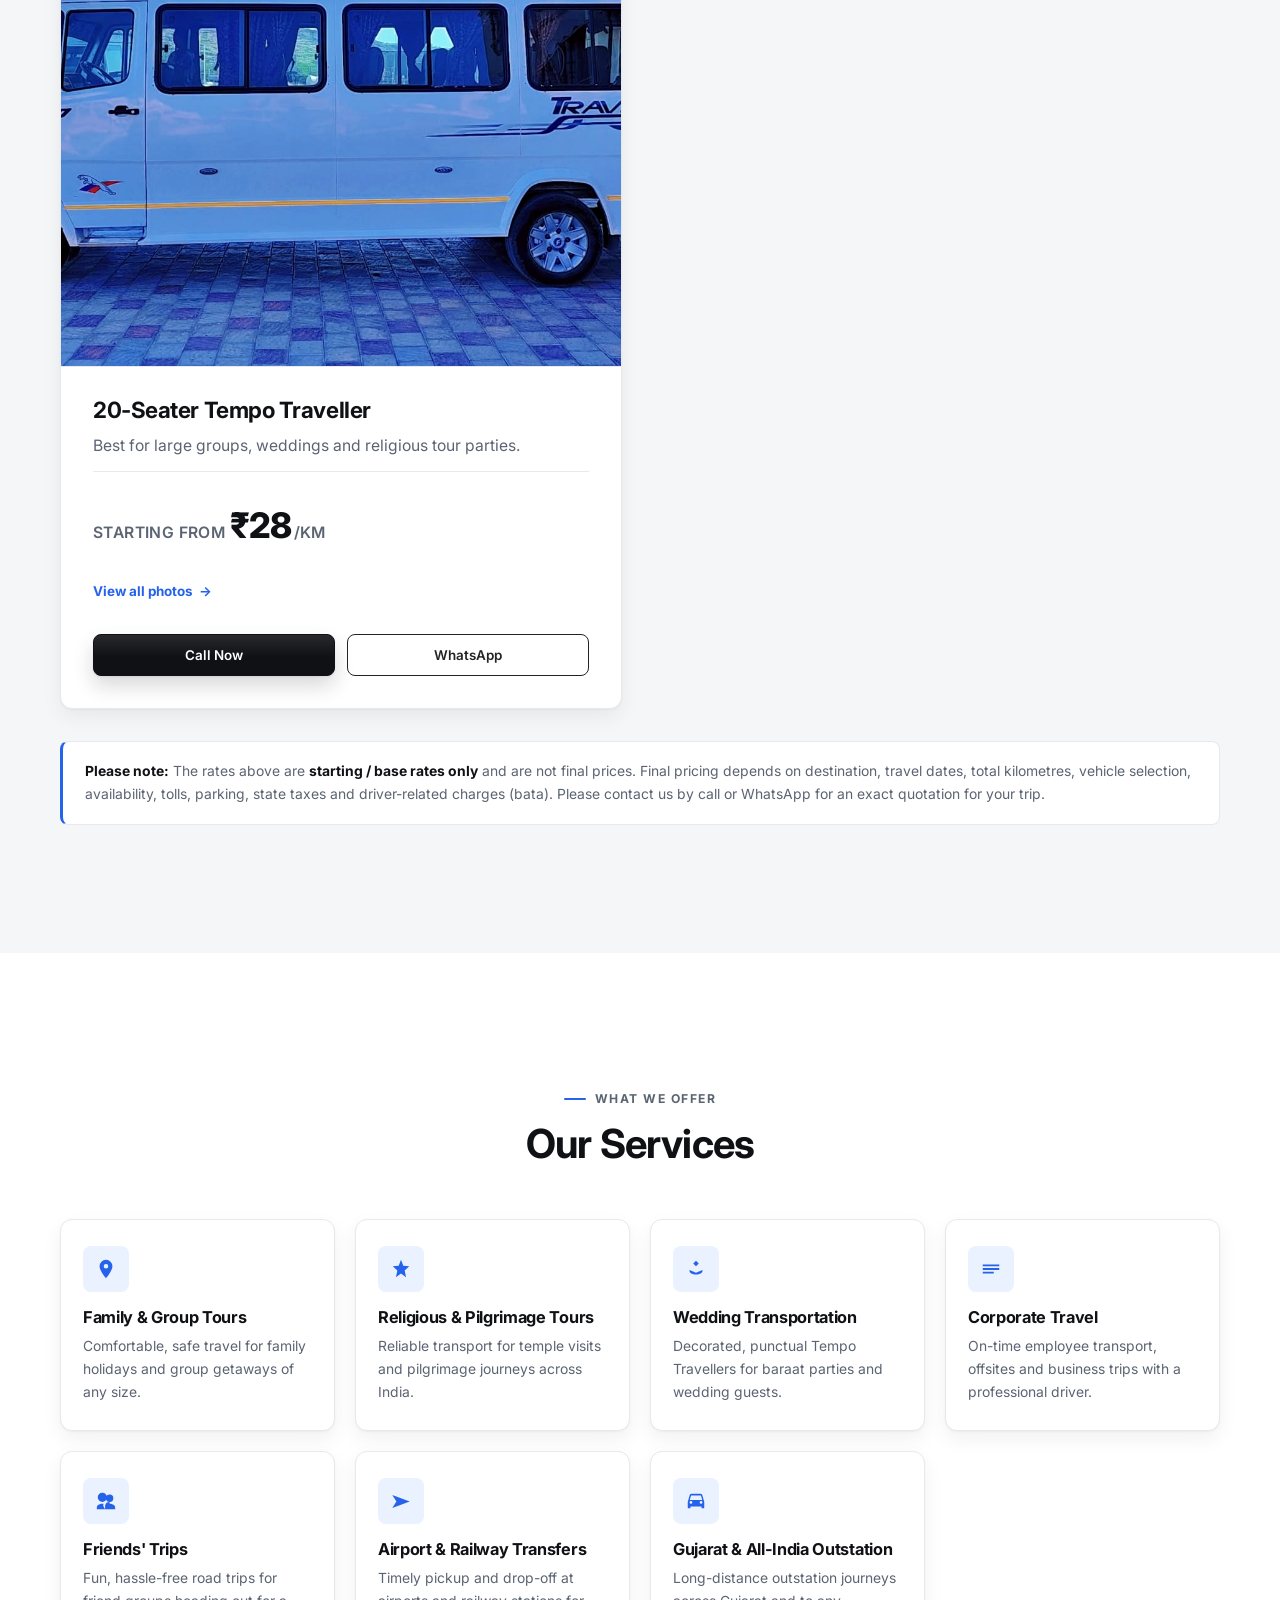
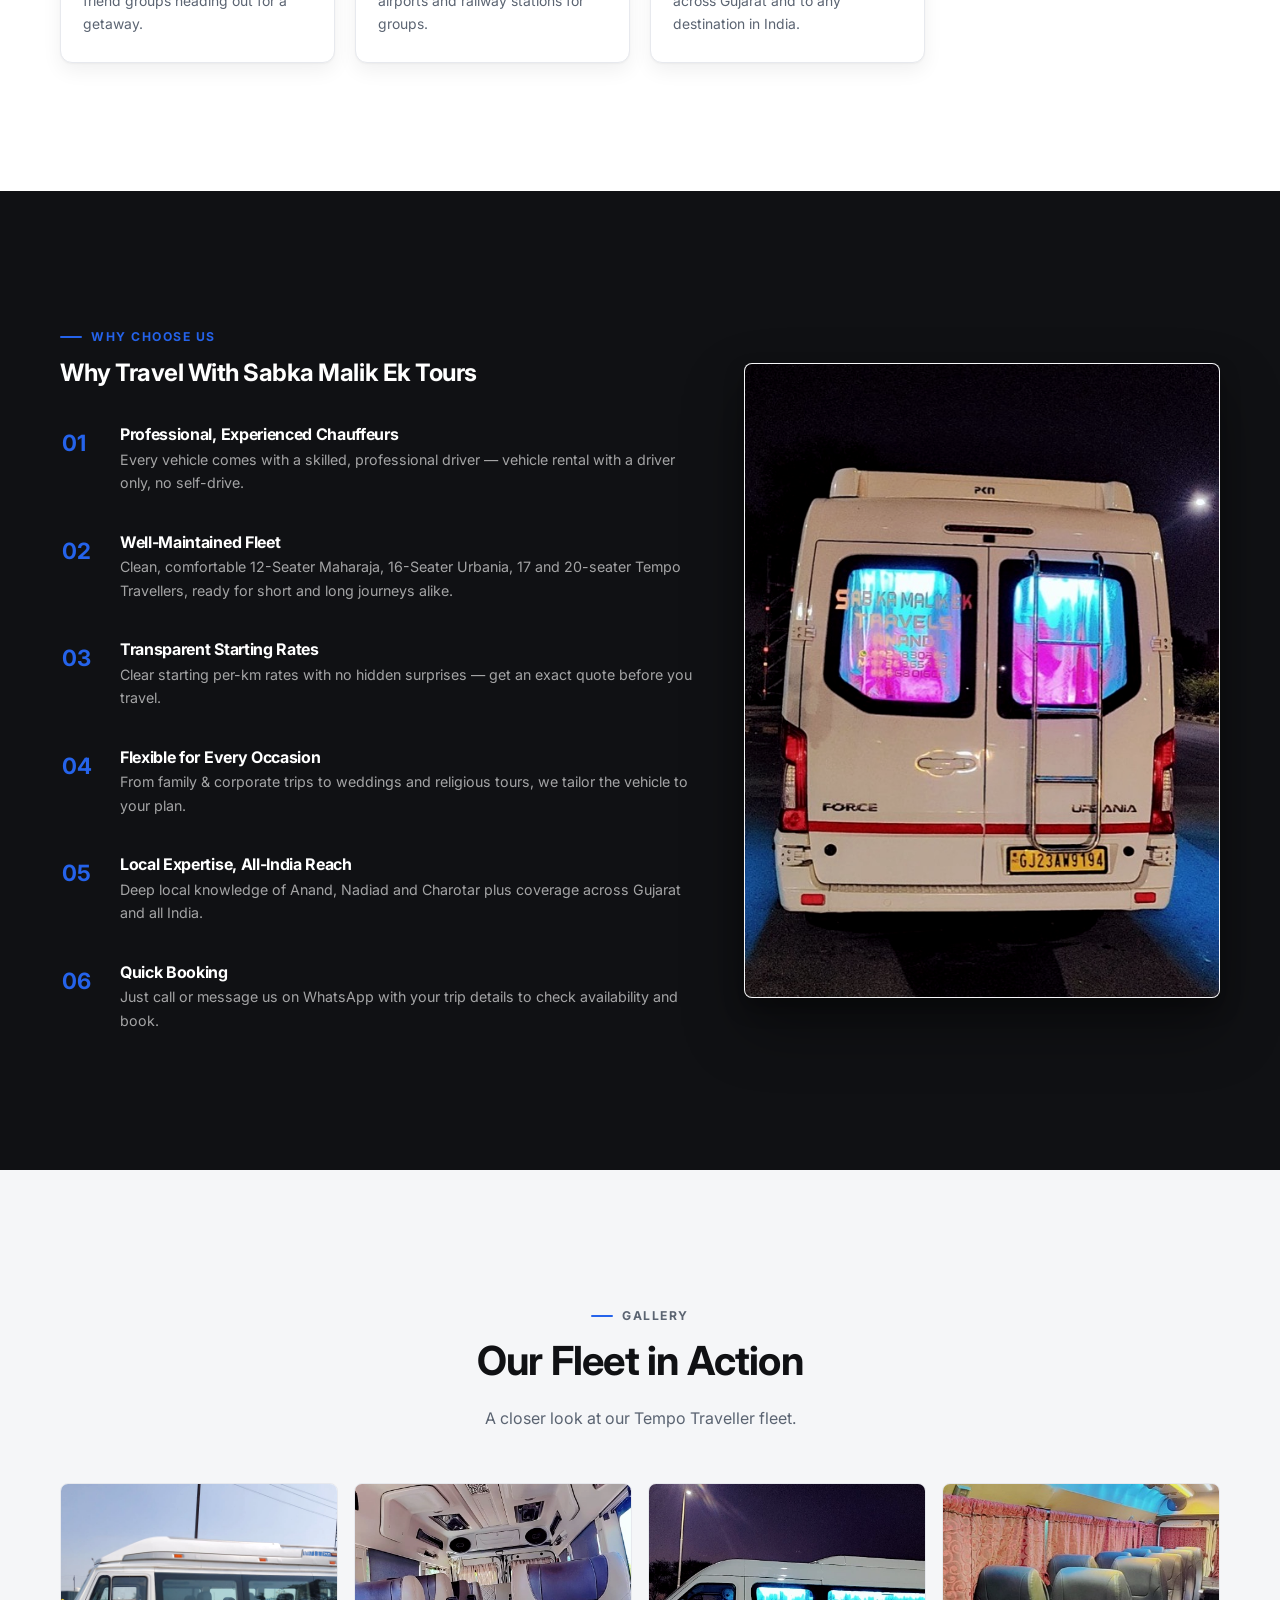
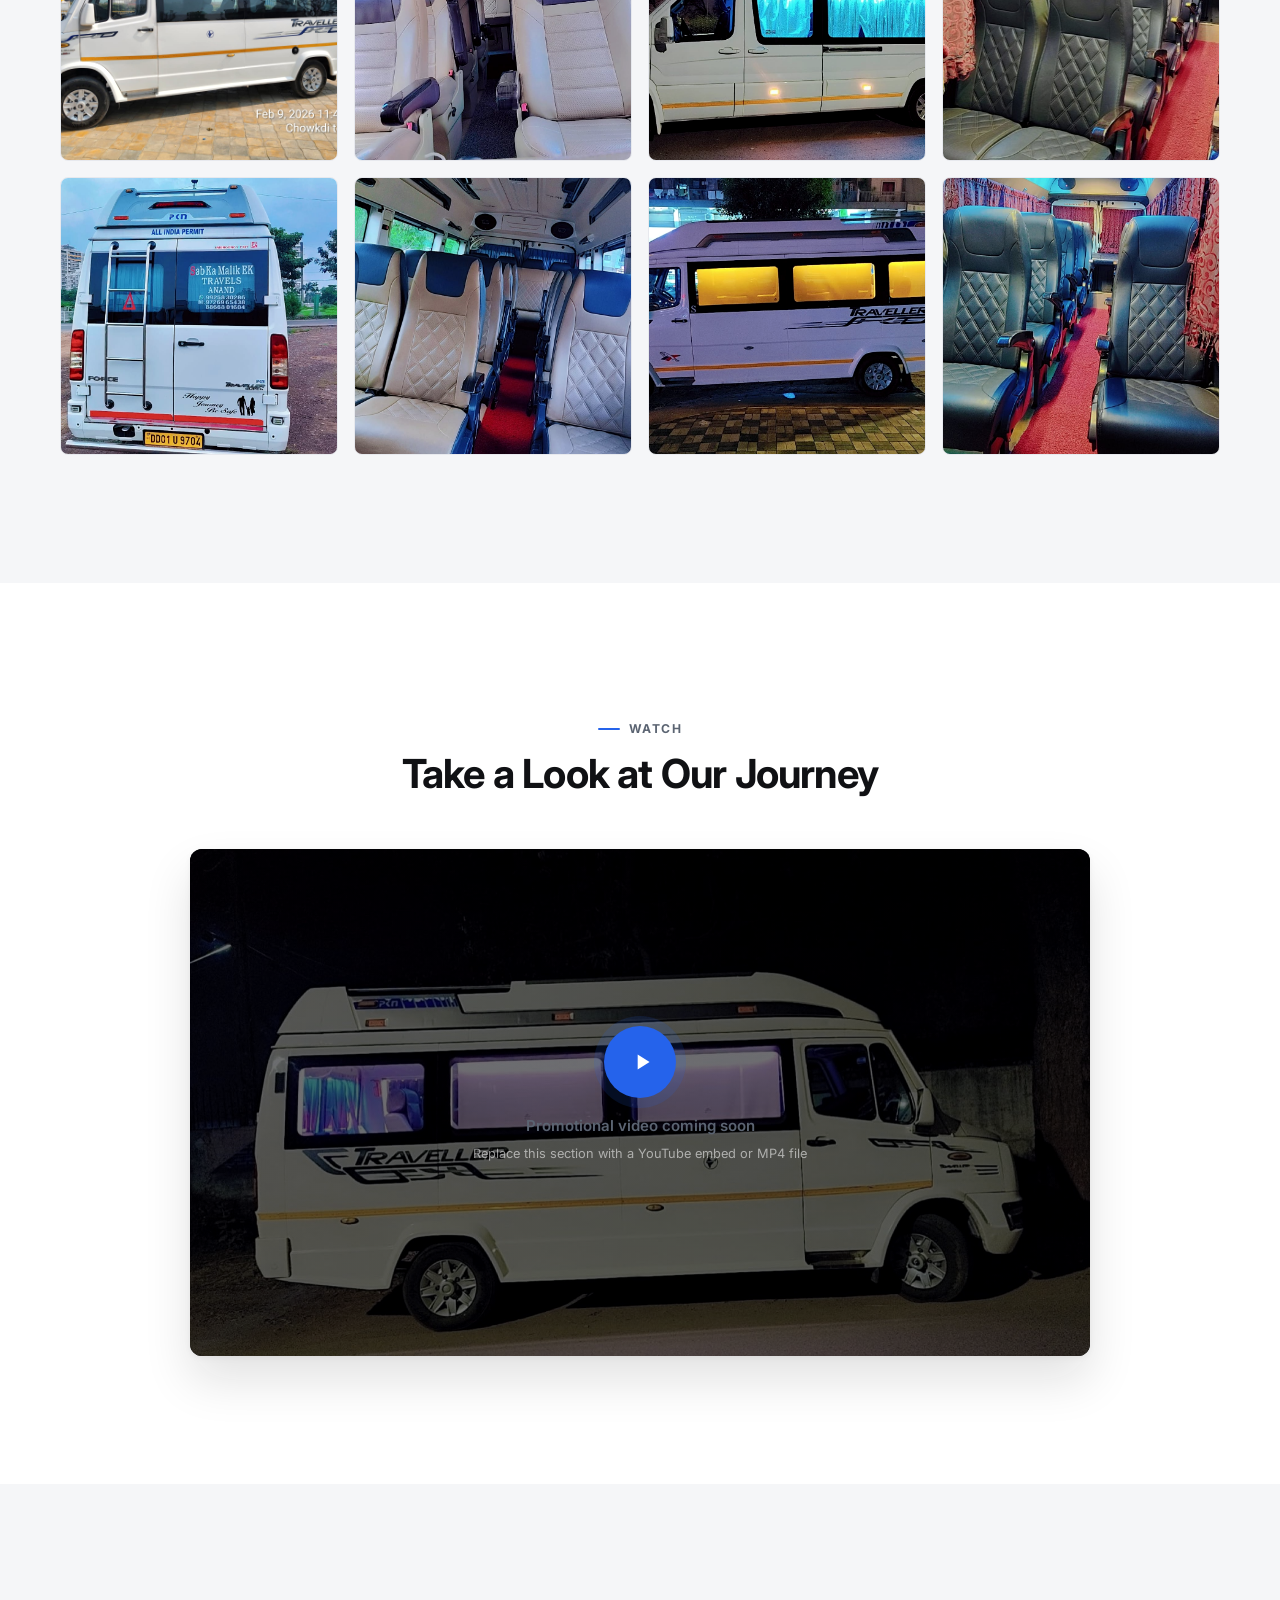
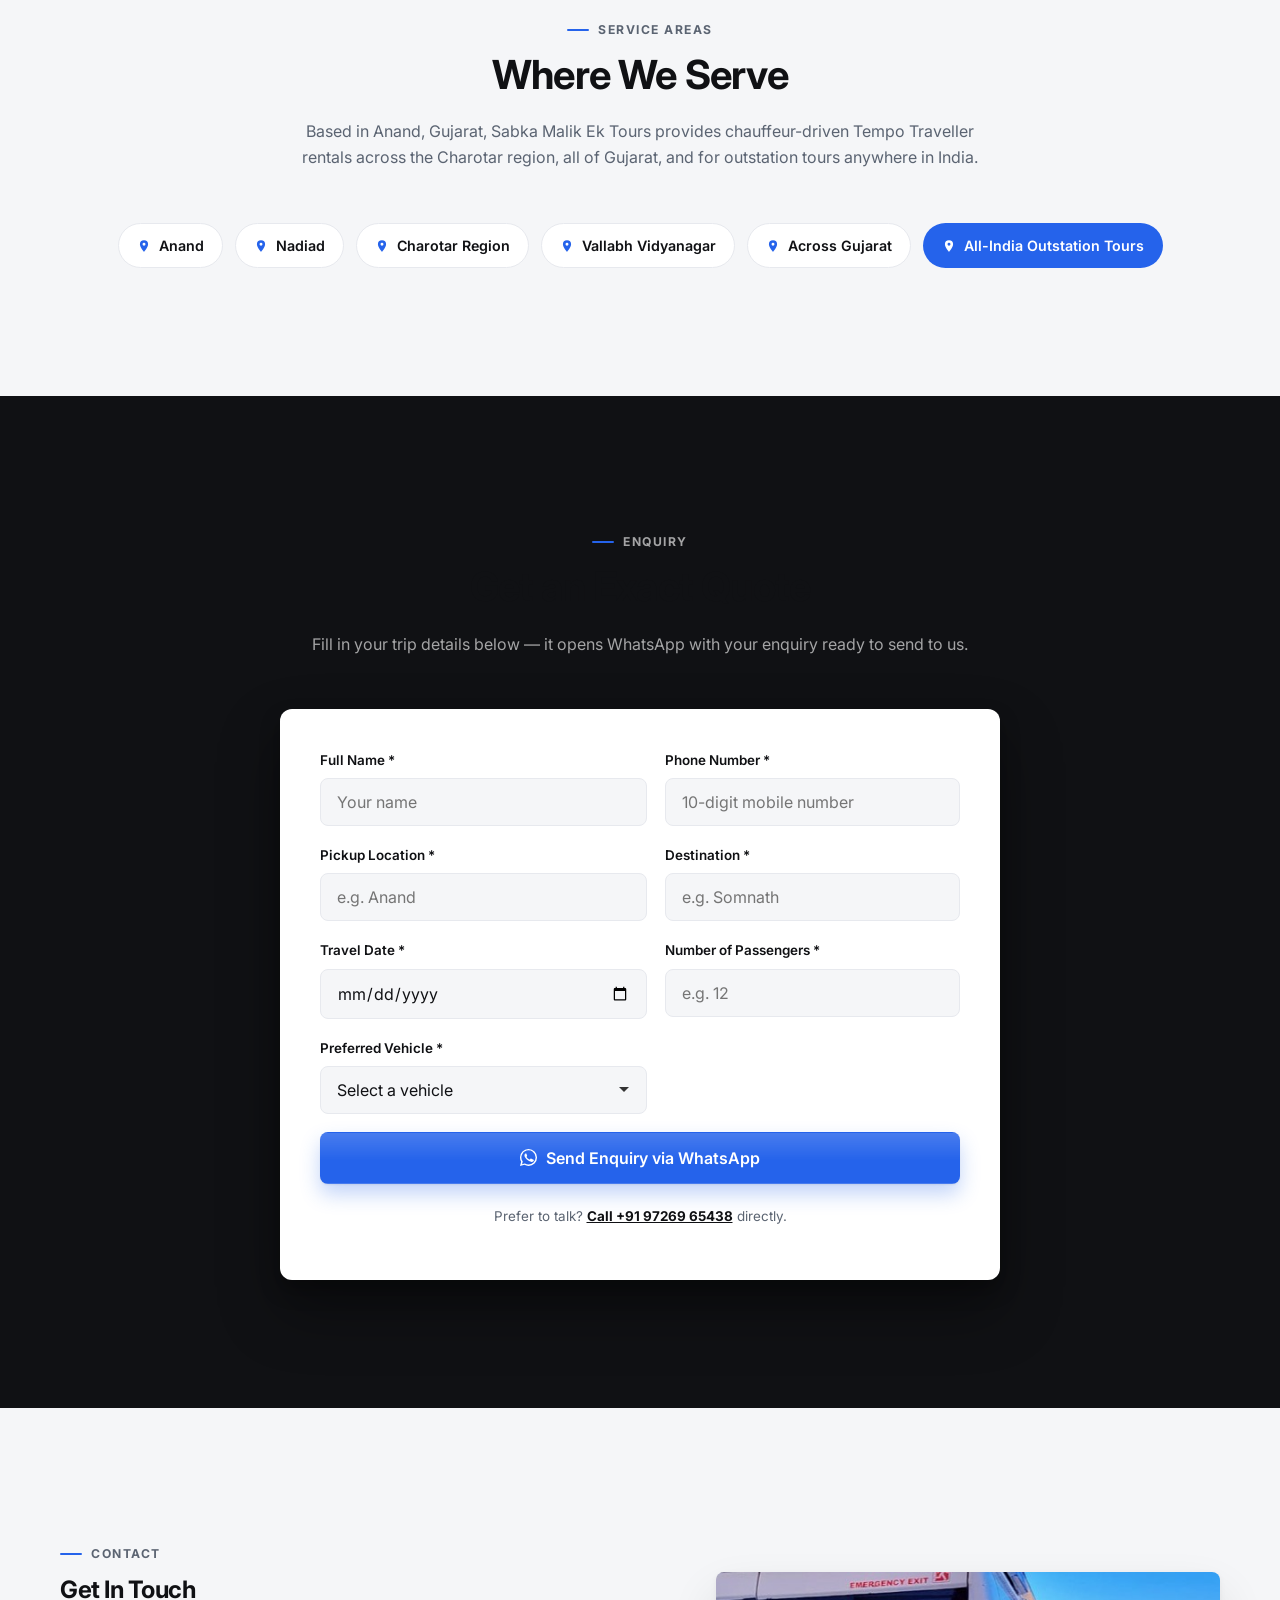
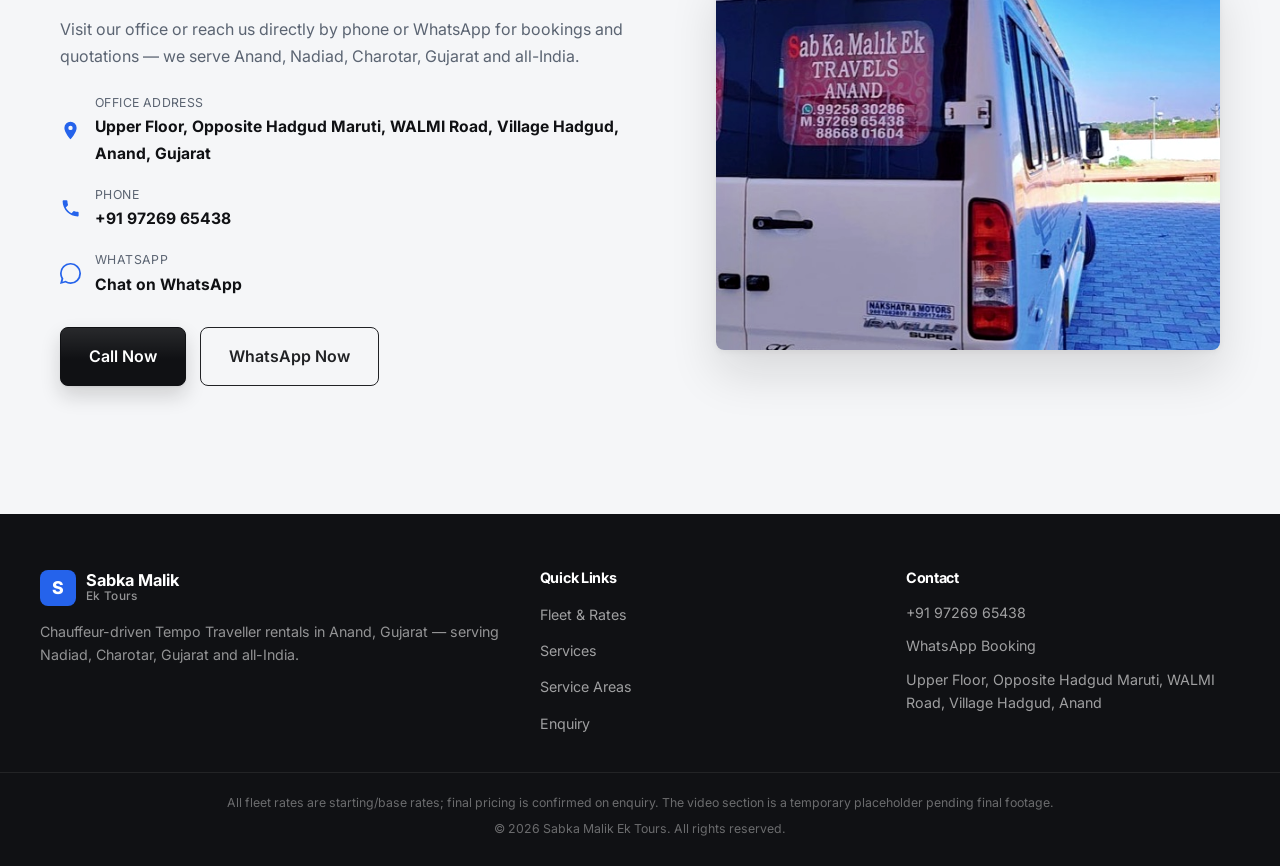
==== commit 4fc23627: "Update Urbania price to ₹30/km and use it for the homepage hero image Also fixes a pre-existing upsi" ====
--- a/index.html
+++ b/index.html
@@ -14,7 +14,7 @@
 <meta property="og:type" content="business.business">
 <meta property="og:title" content="Sabka Malik Ek Tours | Tempo Traveller Rental in Anand, Gujarat">
 <meta property="og:description" content="Chauffeur-driven 12-Seater Maharaja, 16-Seater Urbania, 17 &amp; 20-Seater Tempo Traveller rentals across Anand, Nadiad, Charotar, Gujarat &amp; all-India. Starting from ₹25/km.">
-<meta property="og:image" content="images/hero.jpg">
+<meta property="og:image" content="images/vehicles/urbania/04.jpg">
 <meta property="og:url" content="https://www.yourdomain.com/">
 <meta property="og:locale" content="en_IN">
 
@@ -35,7 +35,7 @@
   "name": "Sabka Malik Ek Tours",
   "description": "Chauffeur-driven Tempo Traveller rental service based in Anand, Gujarat, offering 12-Seater Maharaja, 16-Seater Urbania, 17 and 20-seater vehicles for family tours, weddings, pilgrimage, corporate travel and all-India outstation journeys.",
   "telephone": "+91-97269-65438",
-  "priceRange": "₹25 - ₹28 per km (starting rate)",
+  "priceRange": "₹25 - ₹30 per km (starting rate)",
   "address": {
     "@type": "PostalAddress",
     "streetAddress": "Upper Floor, Opposite Hadgud Maruti, WALMI Road",
@@ -45,7 +45,7 @@
   },
   "areaServed": ["Anand", "Nadiad", "Charotar", "Gujarat", "India"],
   "url": "https://www.yourdomain.com/",
-  "image": "images/hero.jpg",
+  "image": "images/vehicles/urbania/04.jpg",
   "sameAs": ["https://wa.me/919726965438"]
 }
 </script>
@@ -110,7 +110,7 @@
 
       <div class="hero-media reveal">
         <div class="img-frame ar-4-3">
-          <img src="images/hero.jpg" alt="Sab Ka Malik Ek Tours 20-Seater Tempo Traveller side profile" loading="eager">
+          <img src="images/vehicles/urbania/04.jpg" alt="Sab Ka Malik Ek Tours 16-Seater Urbania side profile at night" loading="eager">
         </div>
         <div class="hero-float-card">
           <svg viewBox="0 0 24 24"><path d="M3 13l2-7a2 2 0 012-2h10a2 2 0 012 2l2 7v6a1 1 0 01-1 1h-1a1 1 0 01-1-1v-1H6v1a1 1 0 01-1 1H4a1 1 0 01-1-1v-6z"/></svg>
@@ -168,7 +168,7 @@
           <li>Ideal for family tours, weddings &amp; pilgrimage groups</li>
           <li>Chauffeur-driven by an experienced, professional driver</li>
         </ul>
-        <p class="price-tag"><span>Starting From</span> ₹27<small>/KM</small></p>
+        <p class="price-tag"><span>Starting From</span> ₹30<small>/KM</small></p>
         <div class="hero-cta">
           <a href="urbania.html" class="btn btn-dark">View Full Gallery</a>
           <a href="https://wa.me/919726965438?text=Hi%2C%20I%20want%20to%20enquire%20about%20the%2016-Seater%20Urbania." target="_blank" rel="noopener" class="btn btn-whatsapp">WhatsApp Now</a>
@@ -225,7 +225,7 @@
             <div class="fleet-body">
               <h3>16-Seater Urbania</h3>
               <p>Modern Force Urbania with a bold exterior and plush, spacious cabin for group travel — our flagship, most-booked vehicle.</p>
-              <p class="price">Starting from <strong>₹27</strong>/km</p>
+              <p class="price">Starting from <strong>₹30</strong>/km</p>
               <span class="fleet-more">View all photos</span>
             </div>
           </a>
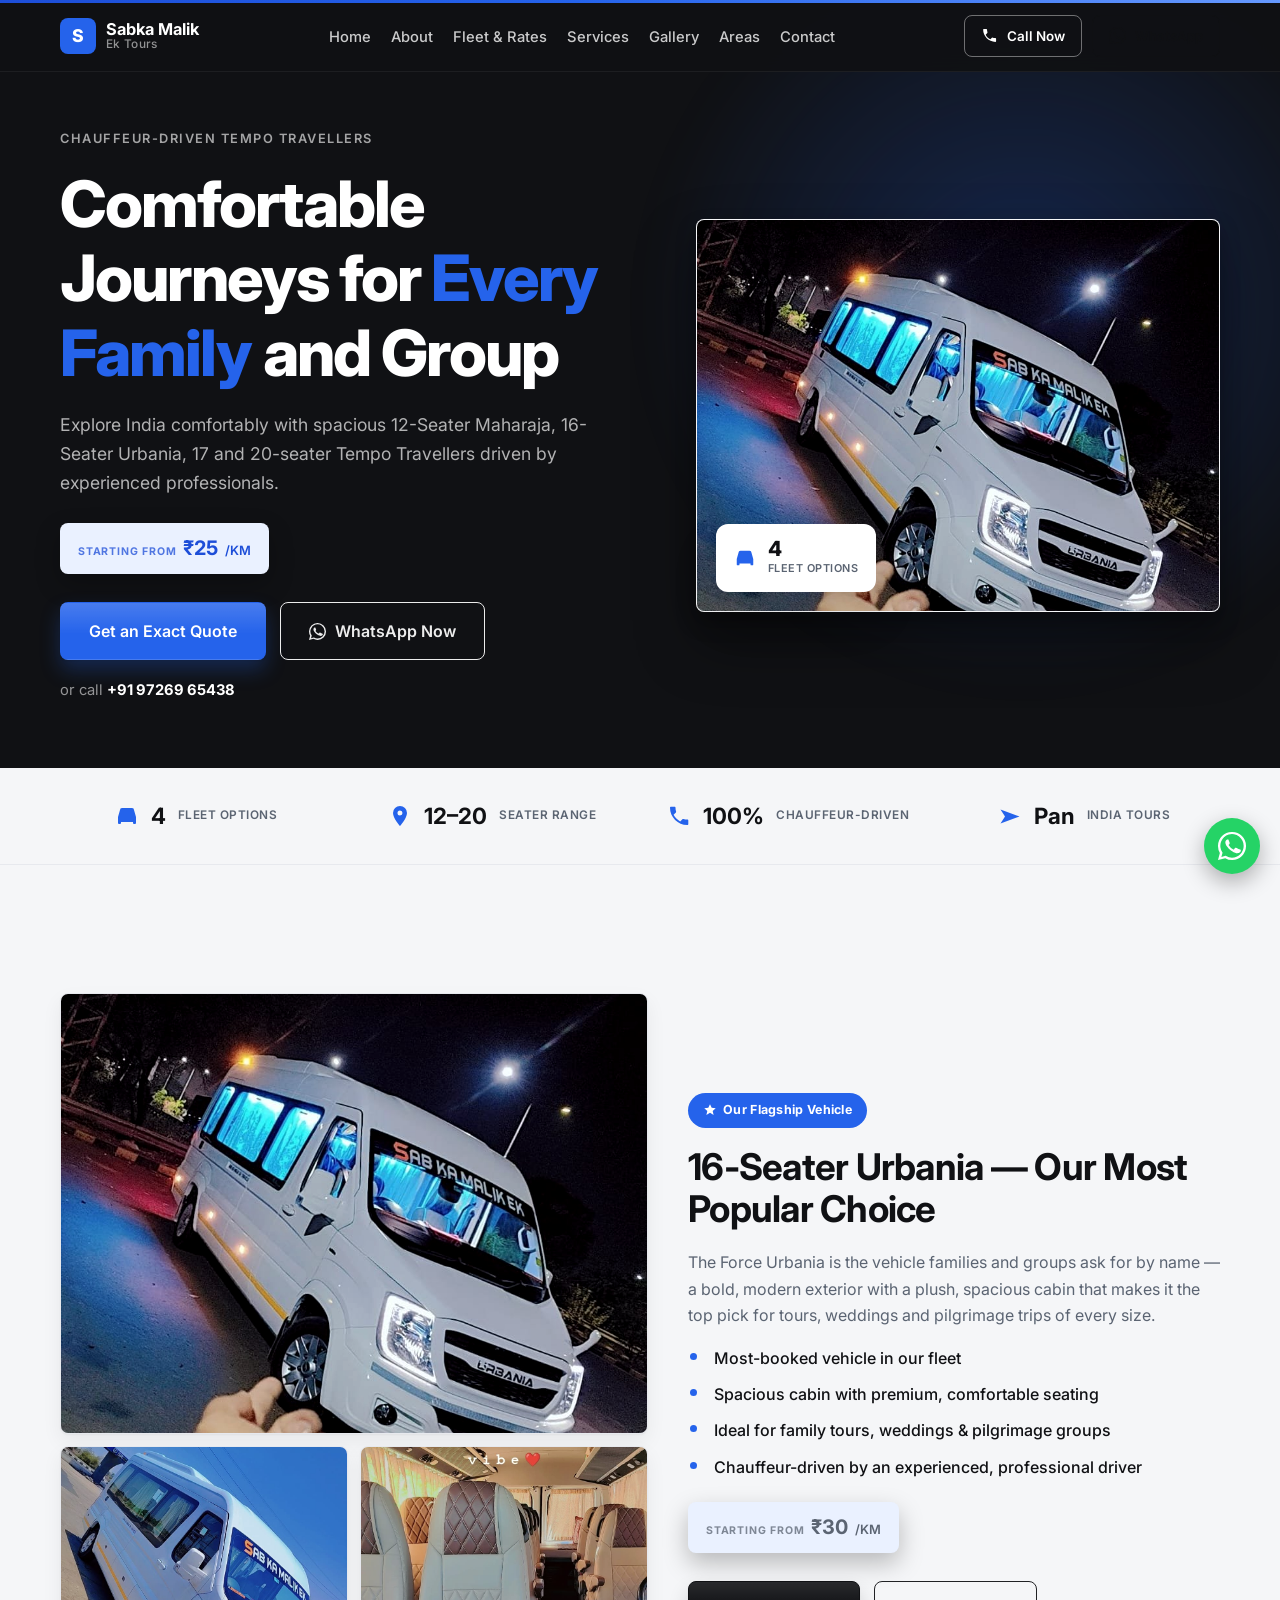
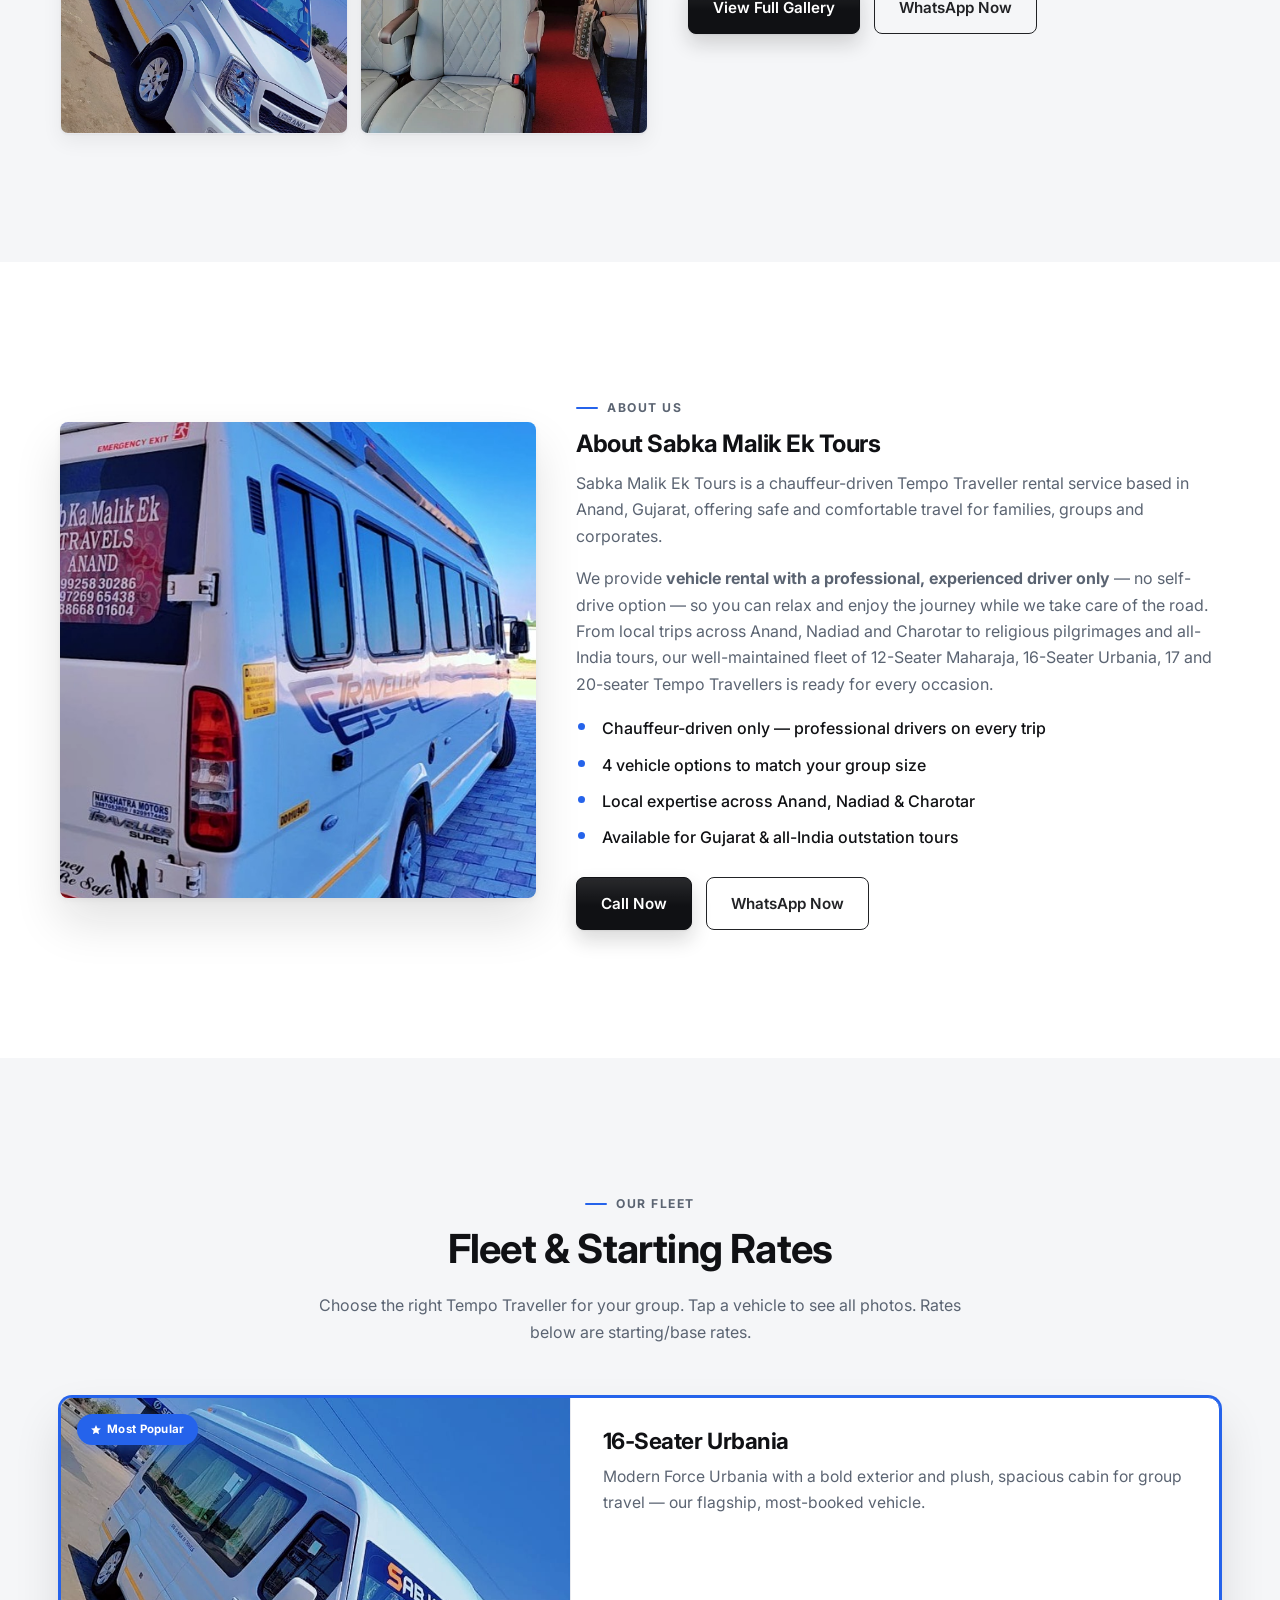
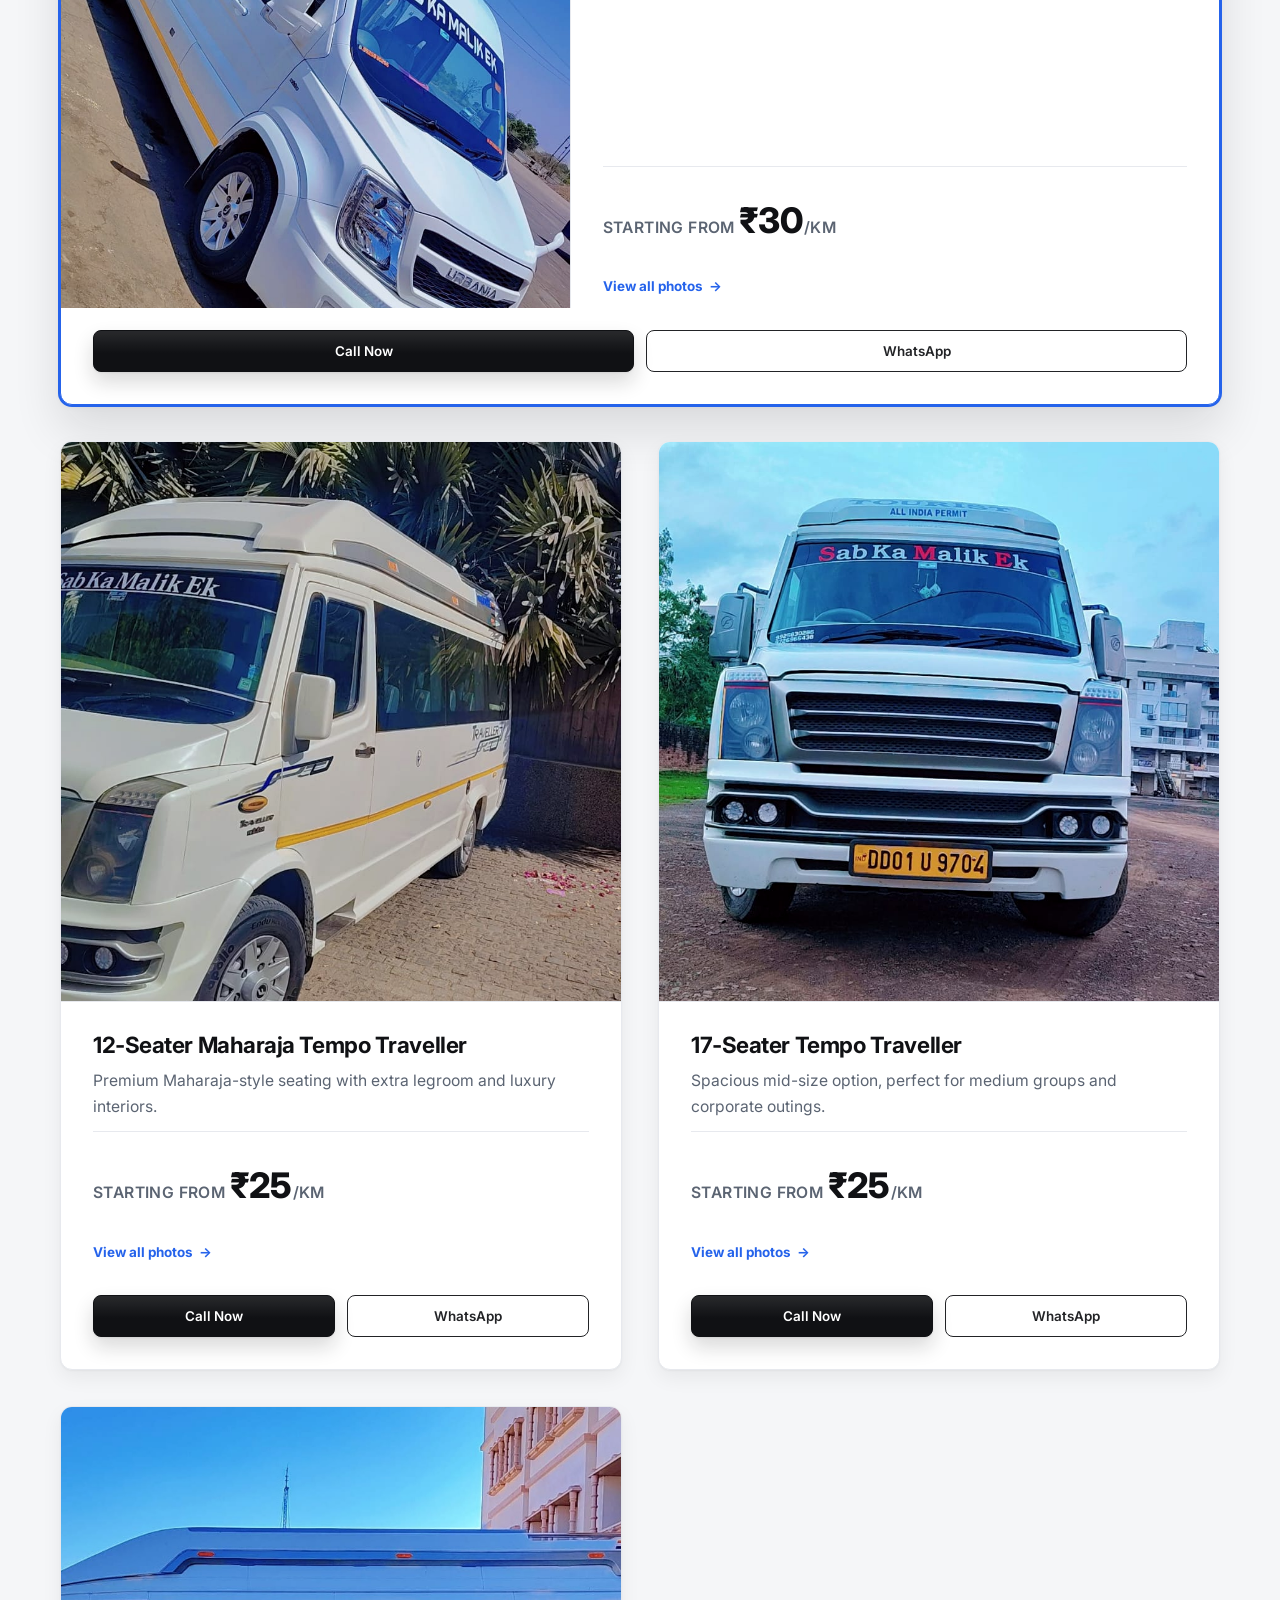
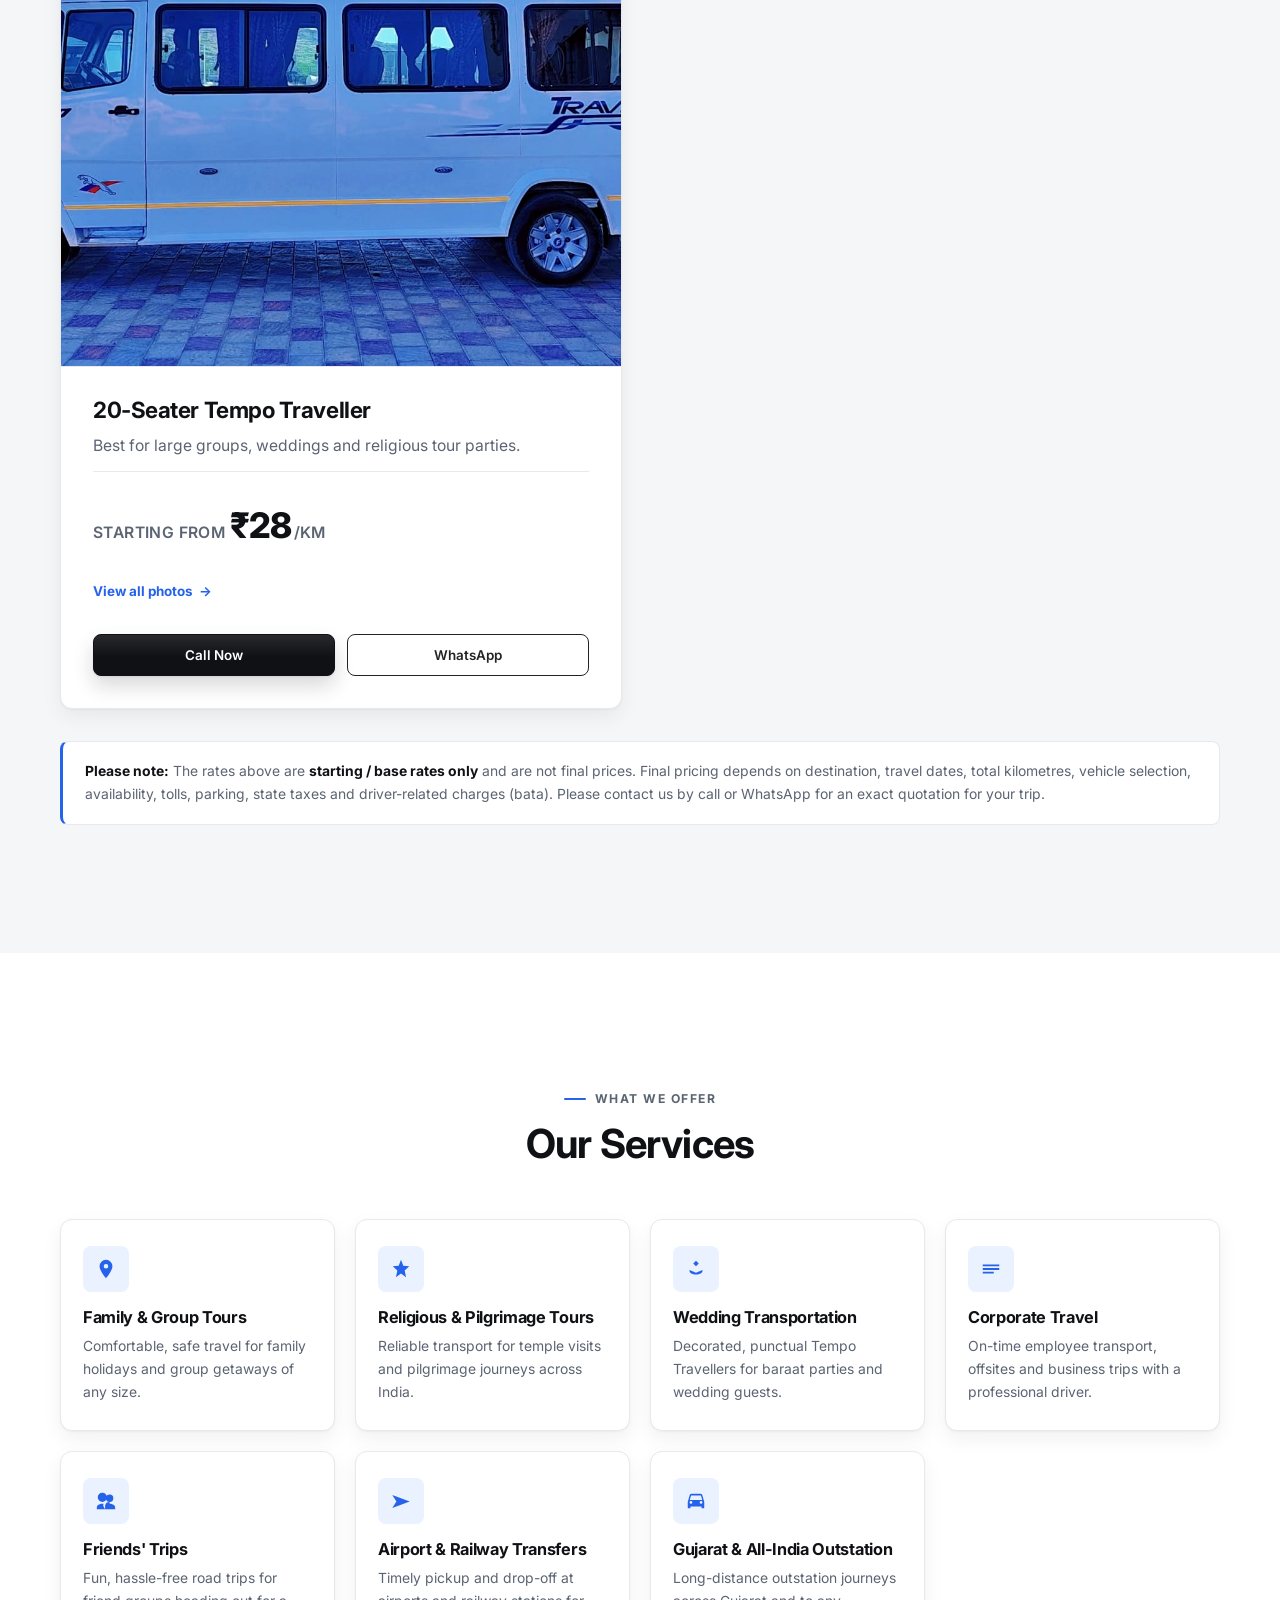
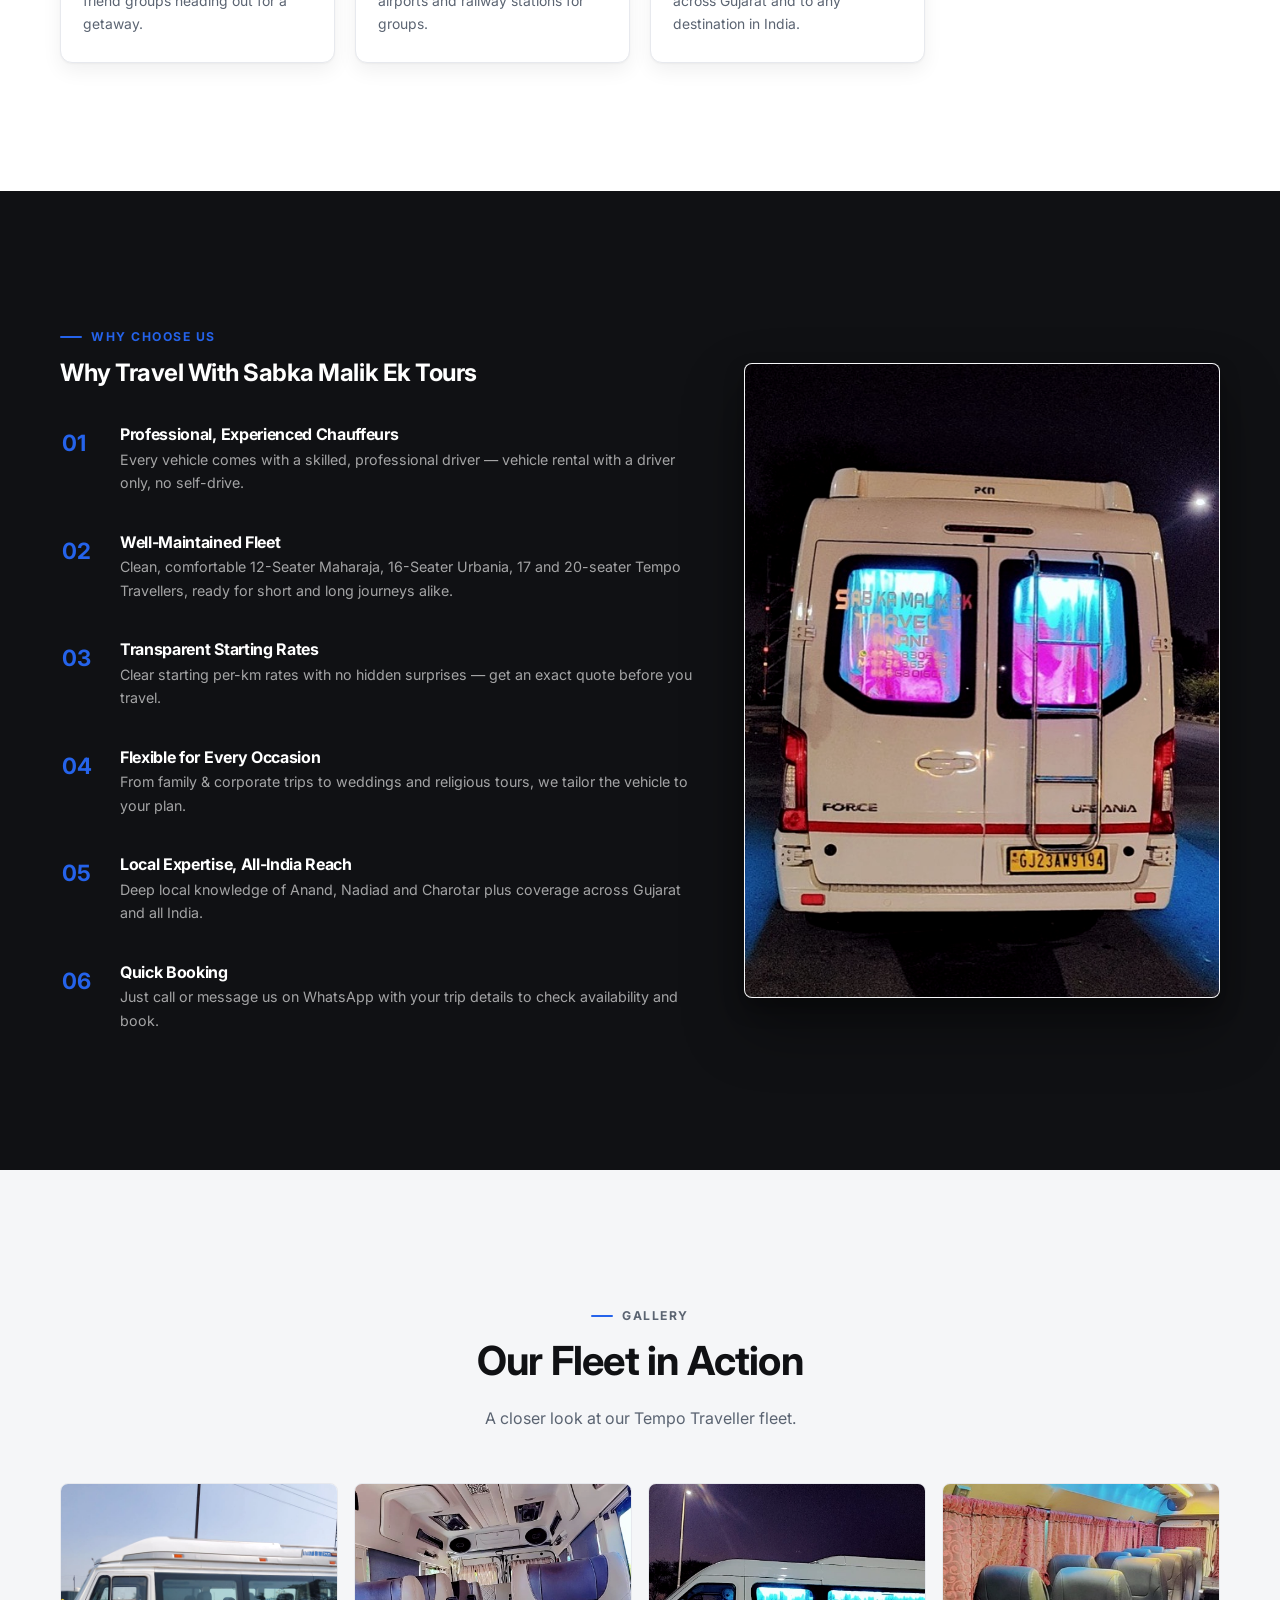
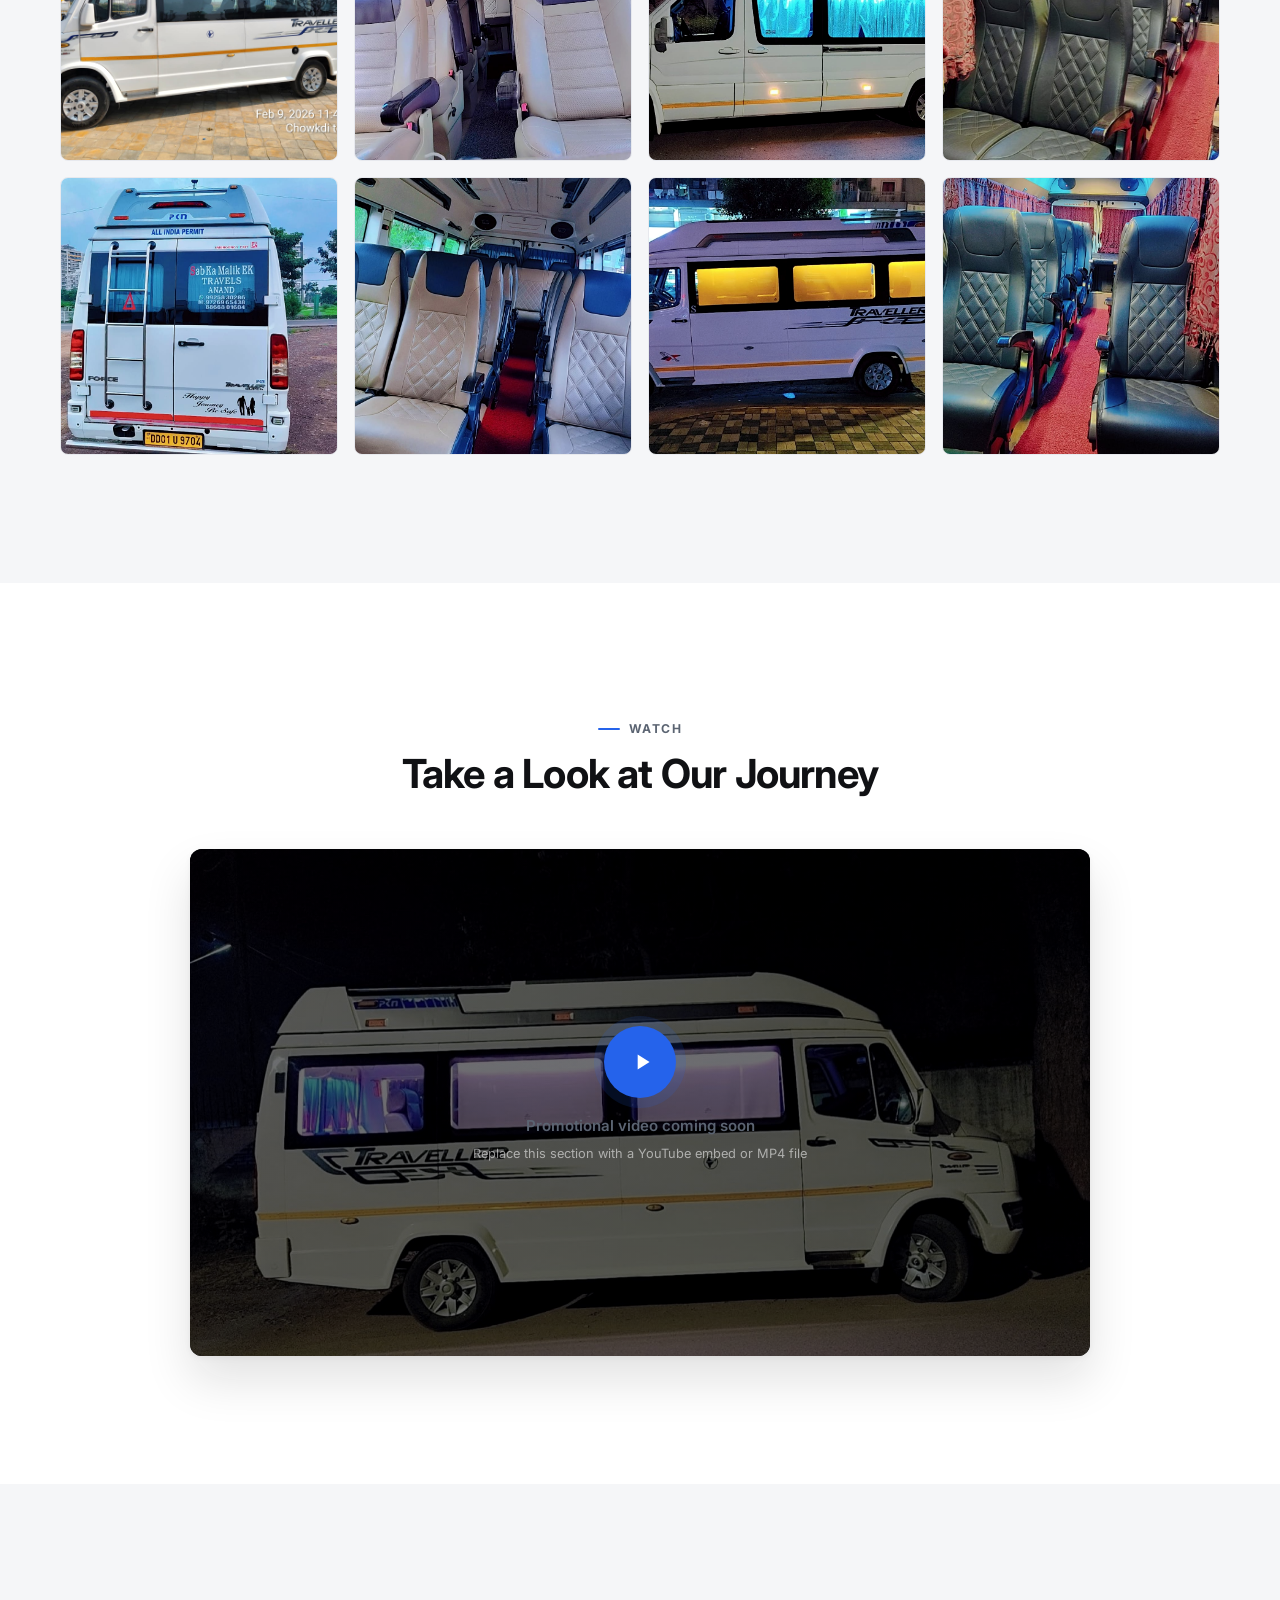
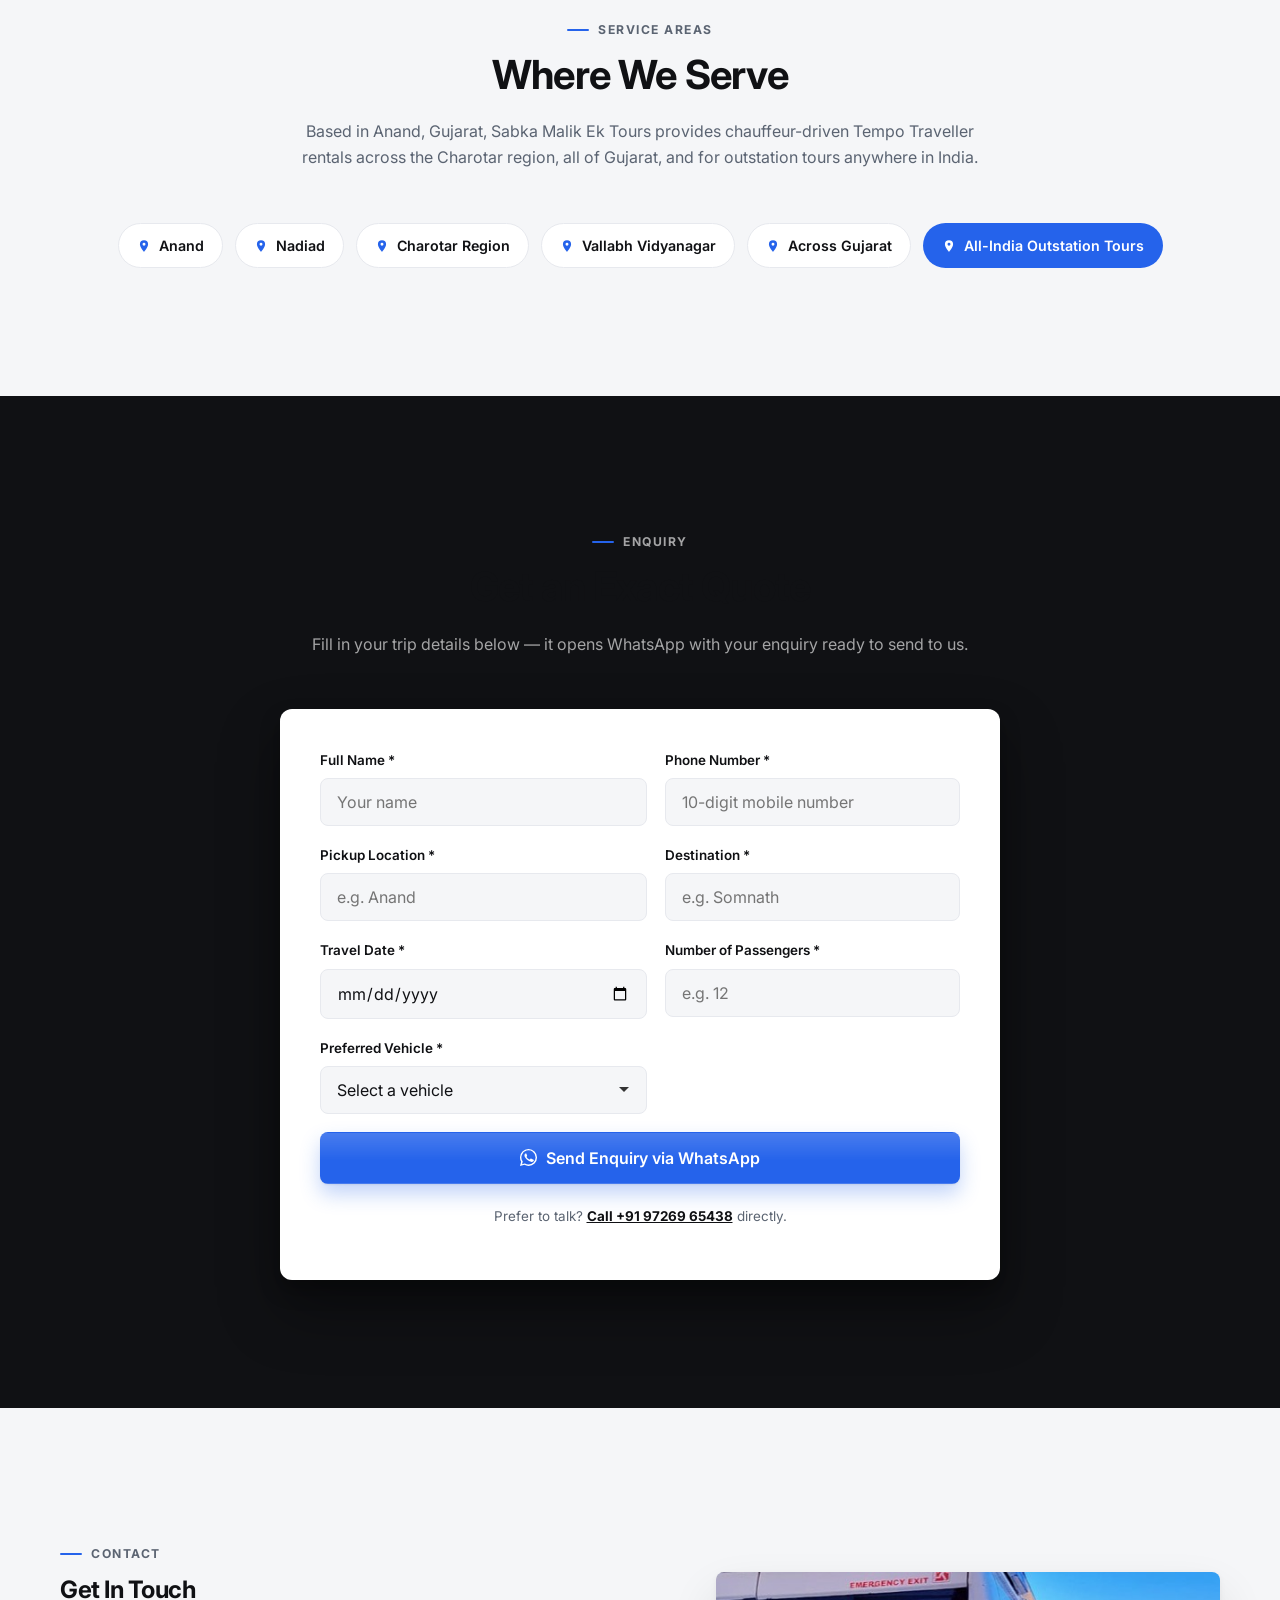
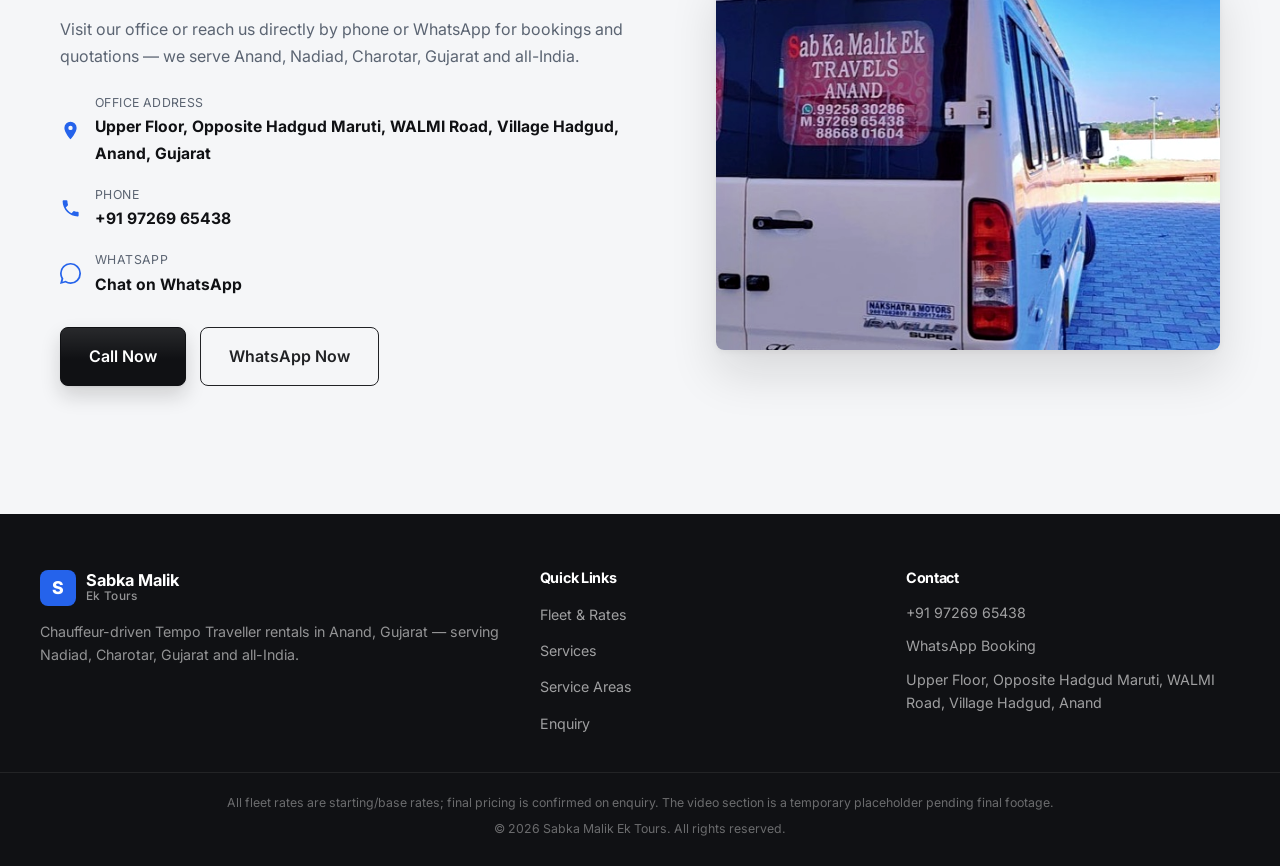
==== commit a2067299: "Use the front three-quarter Urbania night shot for the homepage hero Co-Authored-By: Claude Sonnet 5" ====
--- a/index.html
+++ b/index.html
@@ -14,7 +14,7 @@
 <meta property="og:type" content="business.business">
 <meta property="og:title" content="Sabka Malik Ek Tours | Tempo Traveller Rental in Anand, Gujarat">
 <meta property="og:description" content="Chauffeur-driven 12-Seater Maharaja, 16-Seater Urbania, 17 &amp; 20-Seater Tempo Traveller rentals across Anand, Nadiad, Charotar, Gujarat &amp; all-India. Starting from ₹25/km.">
-<meta property="og:image" content="images/vehicles/urbania/04.jpg">
+<meta property="og:image" content="images/vehicles/urbania/01.jpg">
 <meta property="og:url" content="https://www.yourdomain.com/">
 <meta property="og:locale" content="en_IN">
 
@@ -45,7 +45,7 @@
   },
   "areaServed": ["Anand", "Nadiad", "Charotar", "Gujarat", "India"],
   "url": "https://www.yourdomain.com/",
-  "image": "images/vehicles/urbania/04.jpg",
+  "image": "images/vehicles/urbania/01.jpg",
   "sameAs": ["https://wa.me/919726965438"]
 }
 </script>
@@ -110,7 +110,7 @@
 
       <div class="hero-media reveal">
         <div class="img-frame ar-4-3">
-          <img src="images/vehicles/urbania/04.jpg" alt="Sab Ka Malik Ek Tours 16-Seater Urbania side profile at night" loading="eager">
+          <img src="images/vehicles/urbania/01.jpg" alt="Sab Ka Malik Ek Tours 16-Seater Urbania front three-quarter view at night" loading="eager">
         </div>
         <div class="hero-float-card">
           <svg viewBox="0 0 24 24"><path d="M3 13l2-7a2 2 0 012-2h10a2 2 0 012 2l2 7v6a1 1 0 01-1 1h-1a1 1 0 01-1-1v-1H6v1a1 1 0 01-1 1H4a1 1 0 01-1-1v-6z"/></svg>
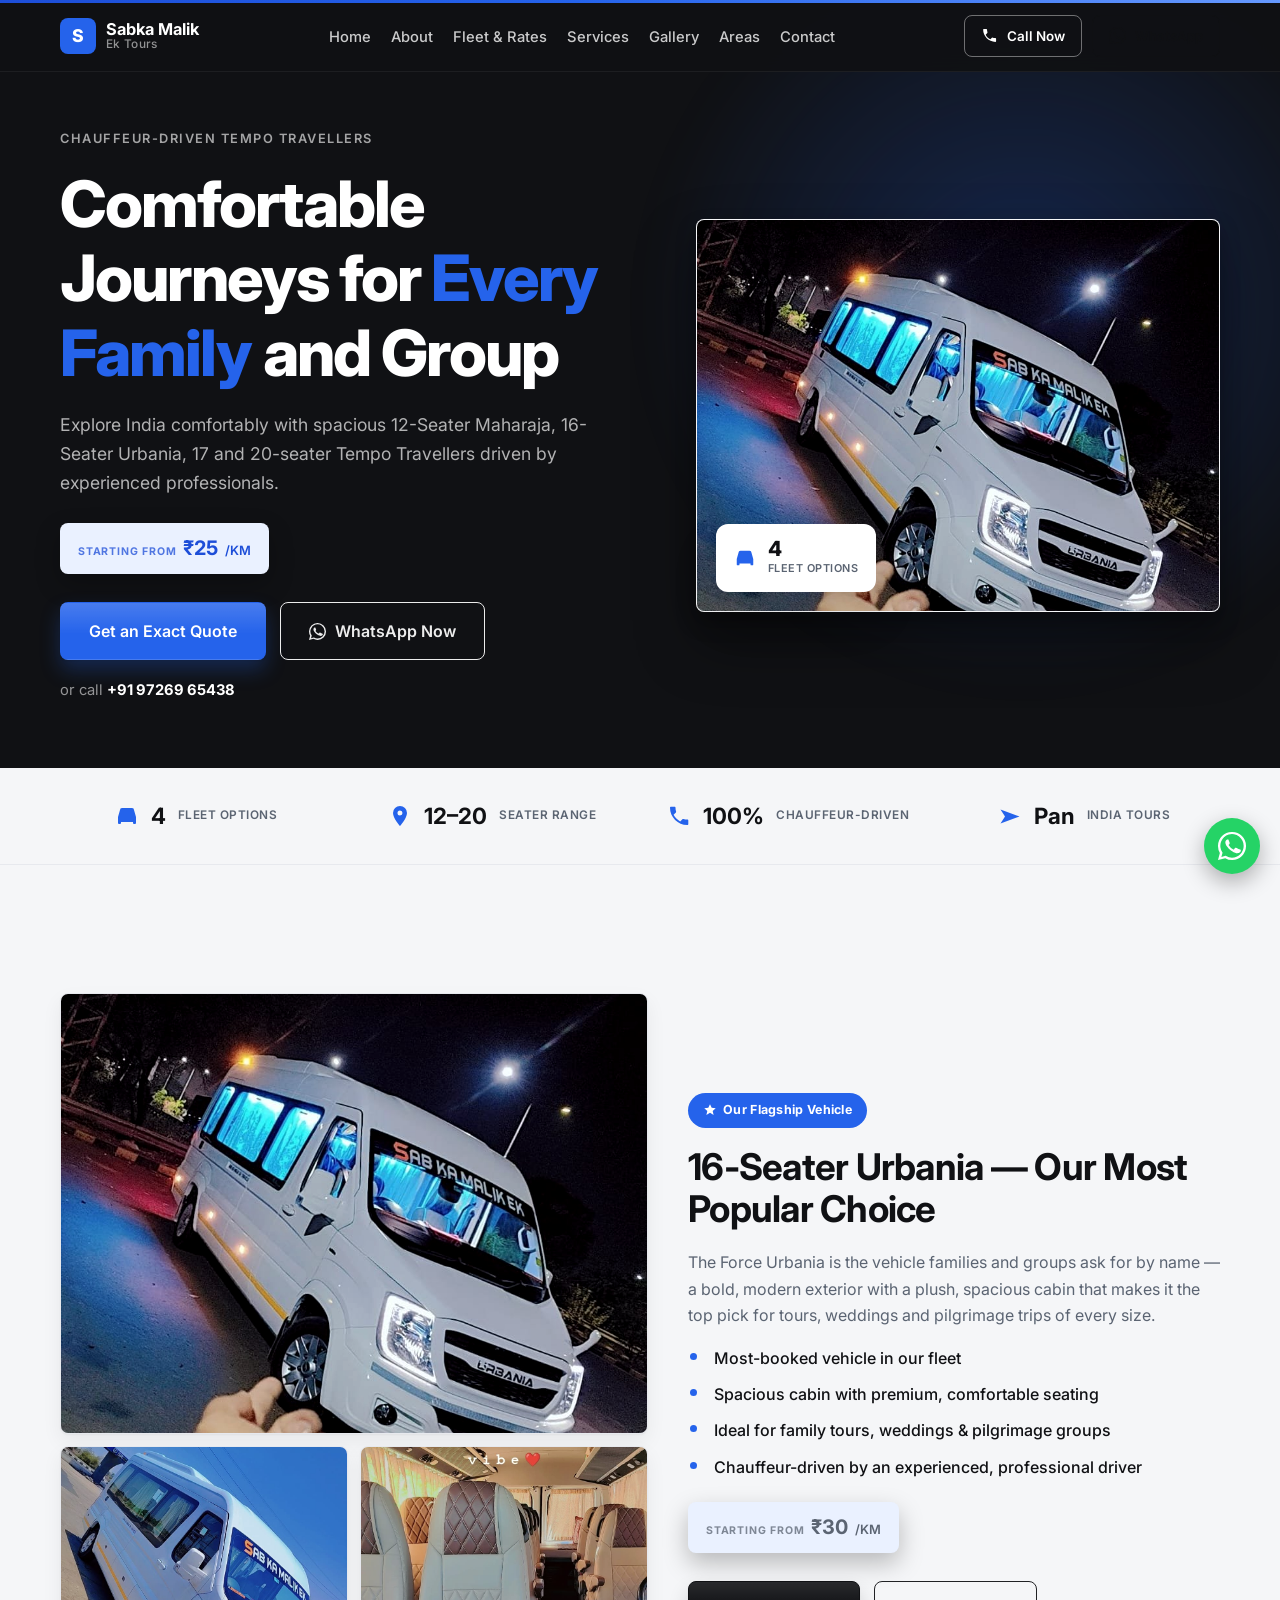
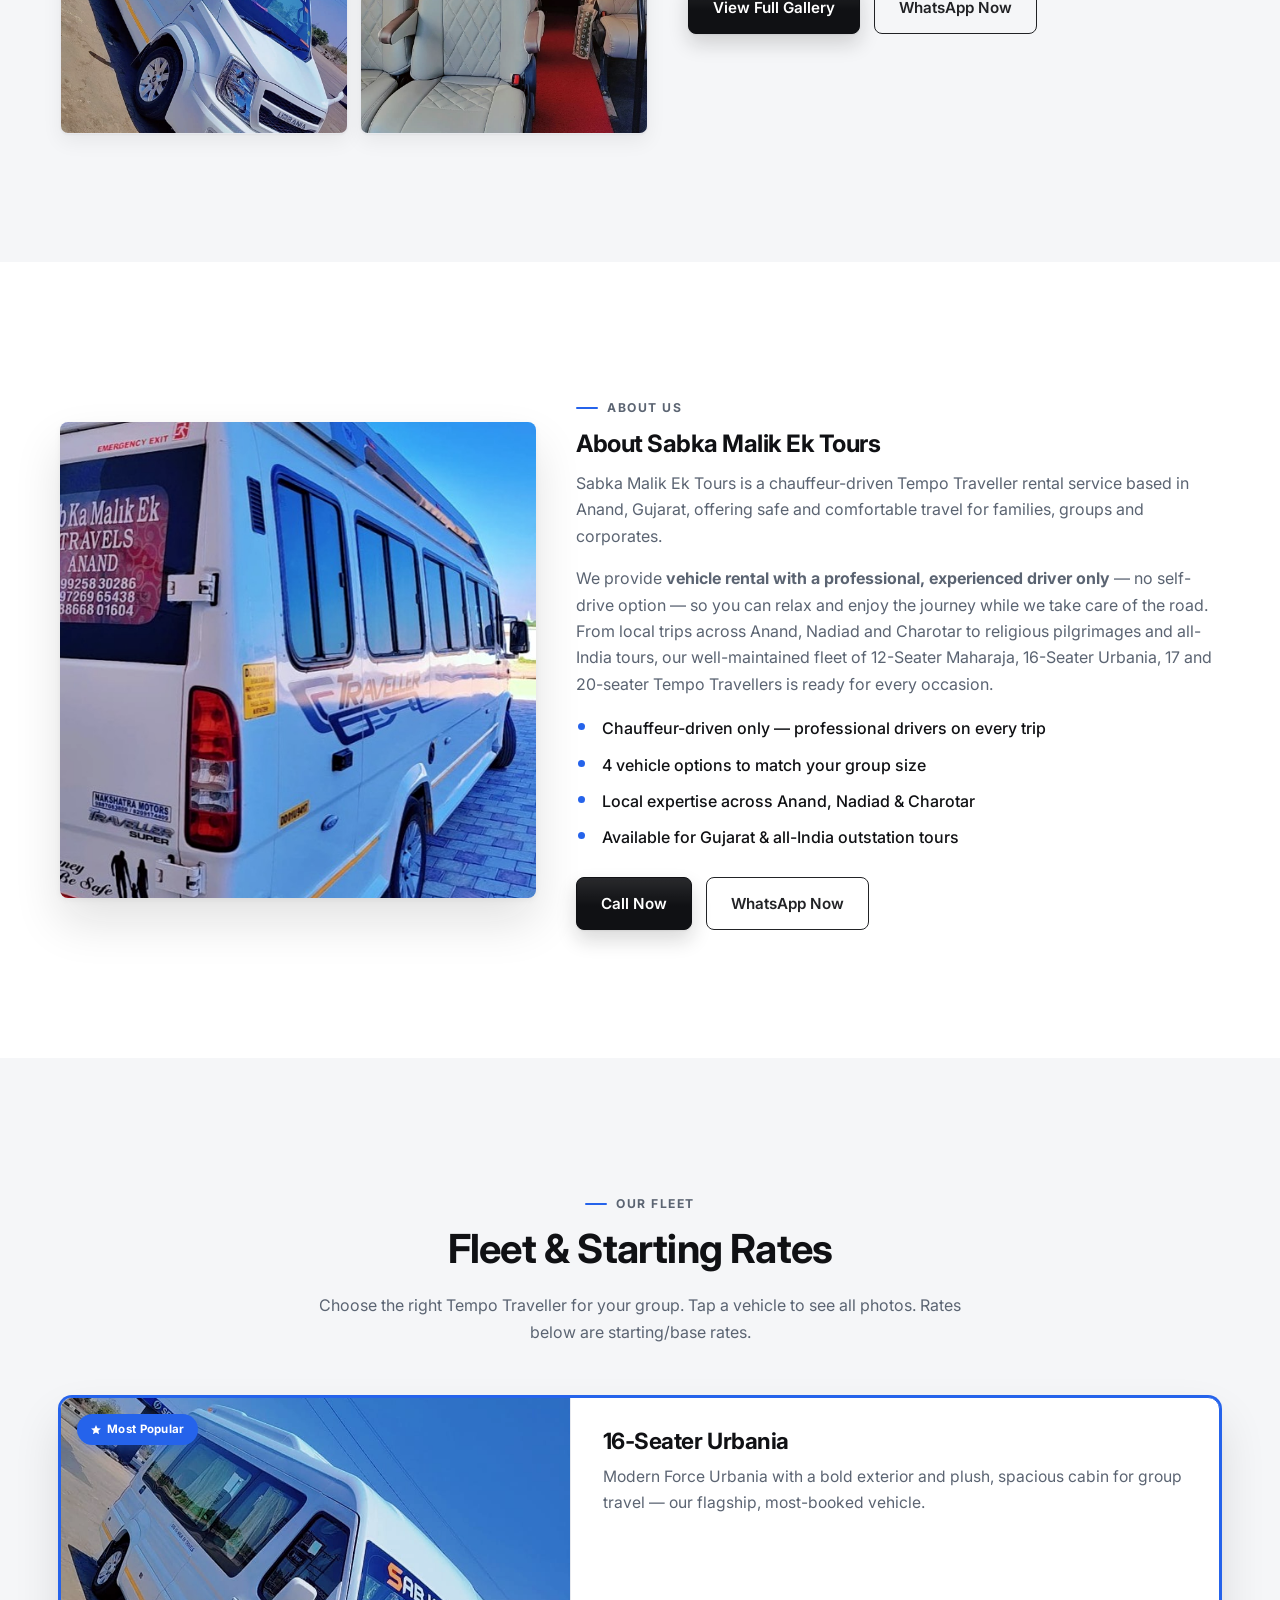
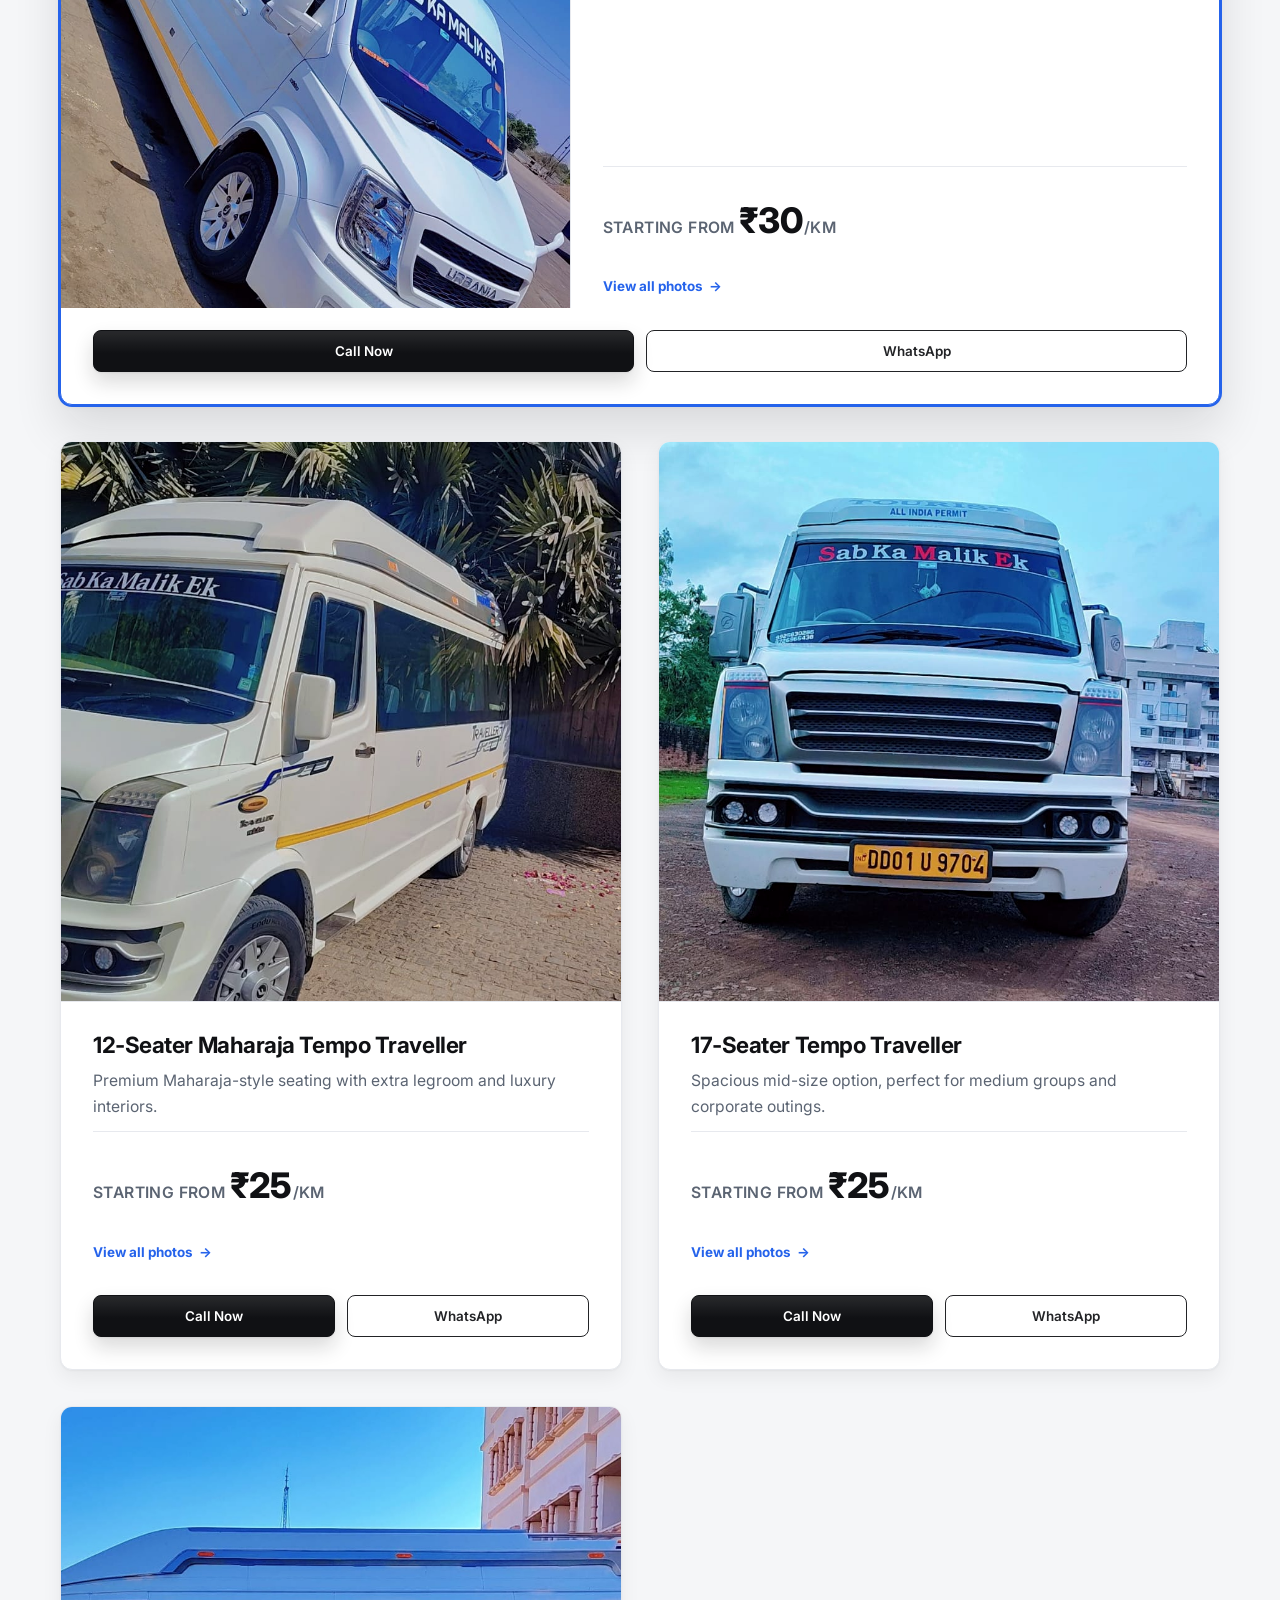
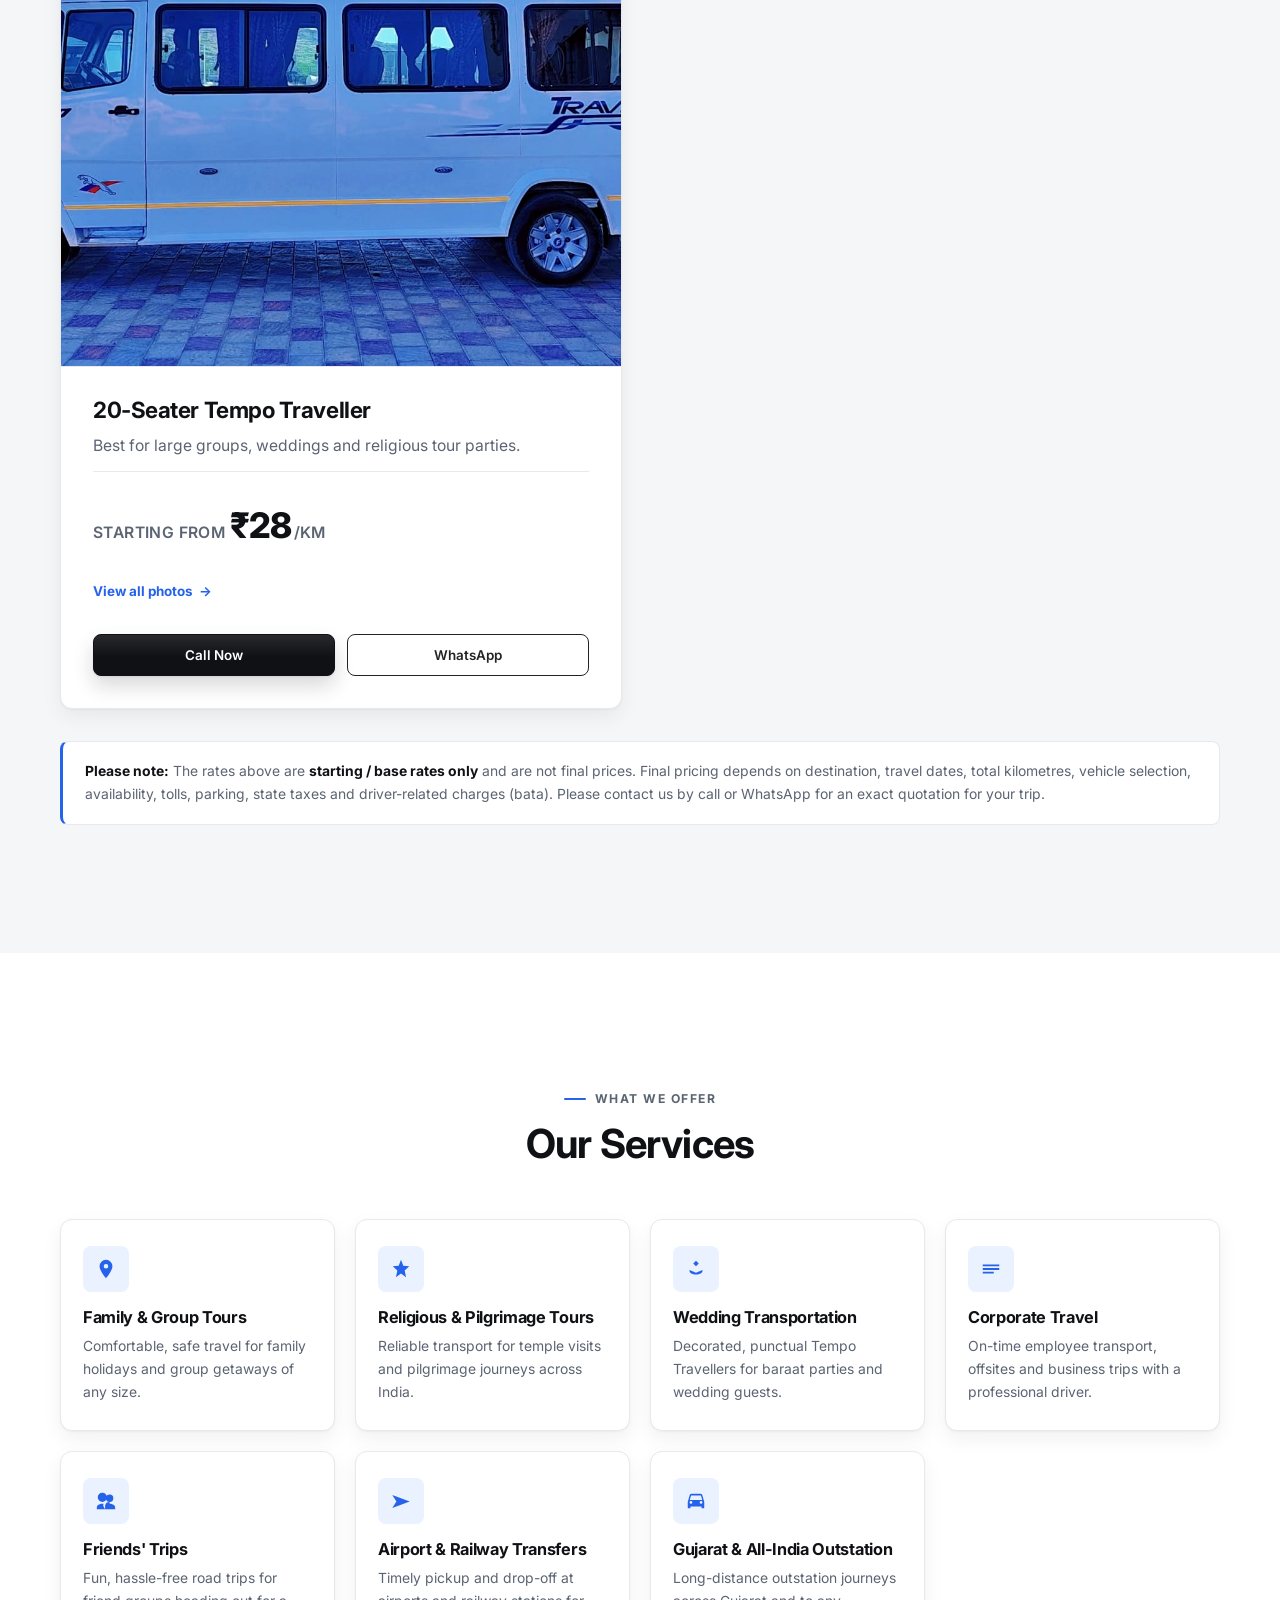
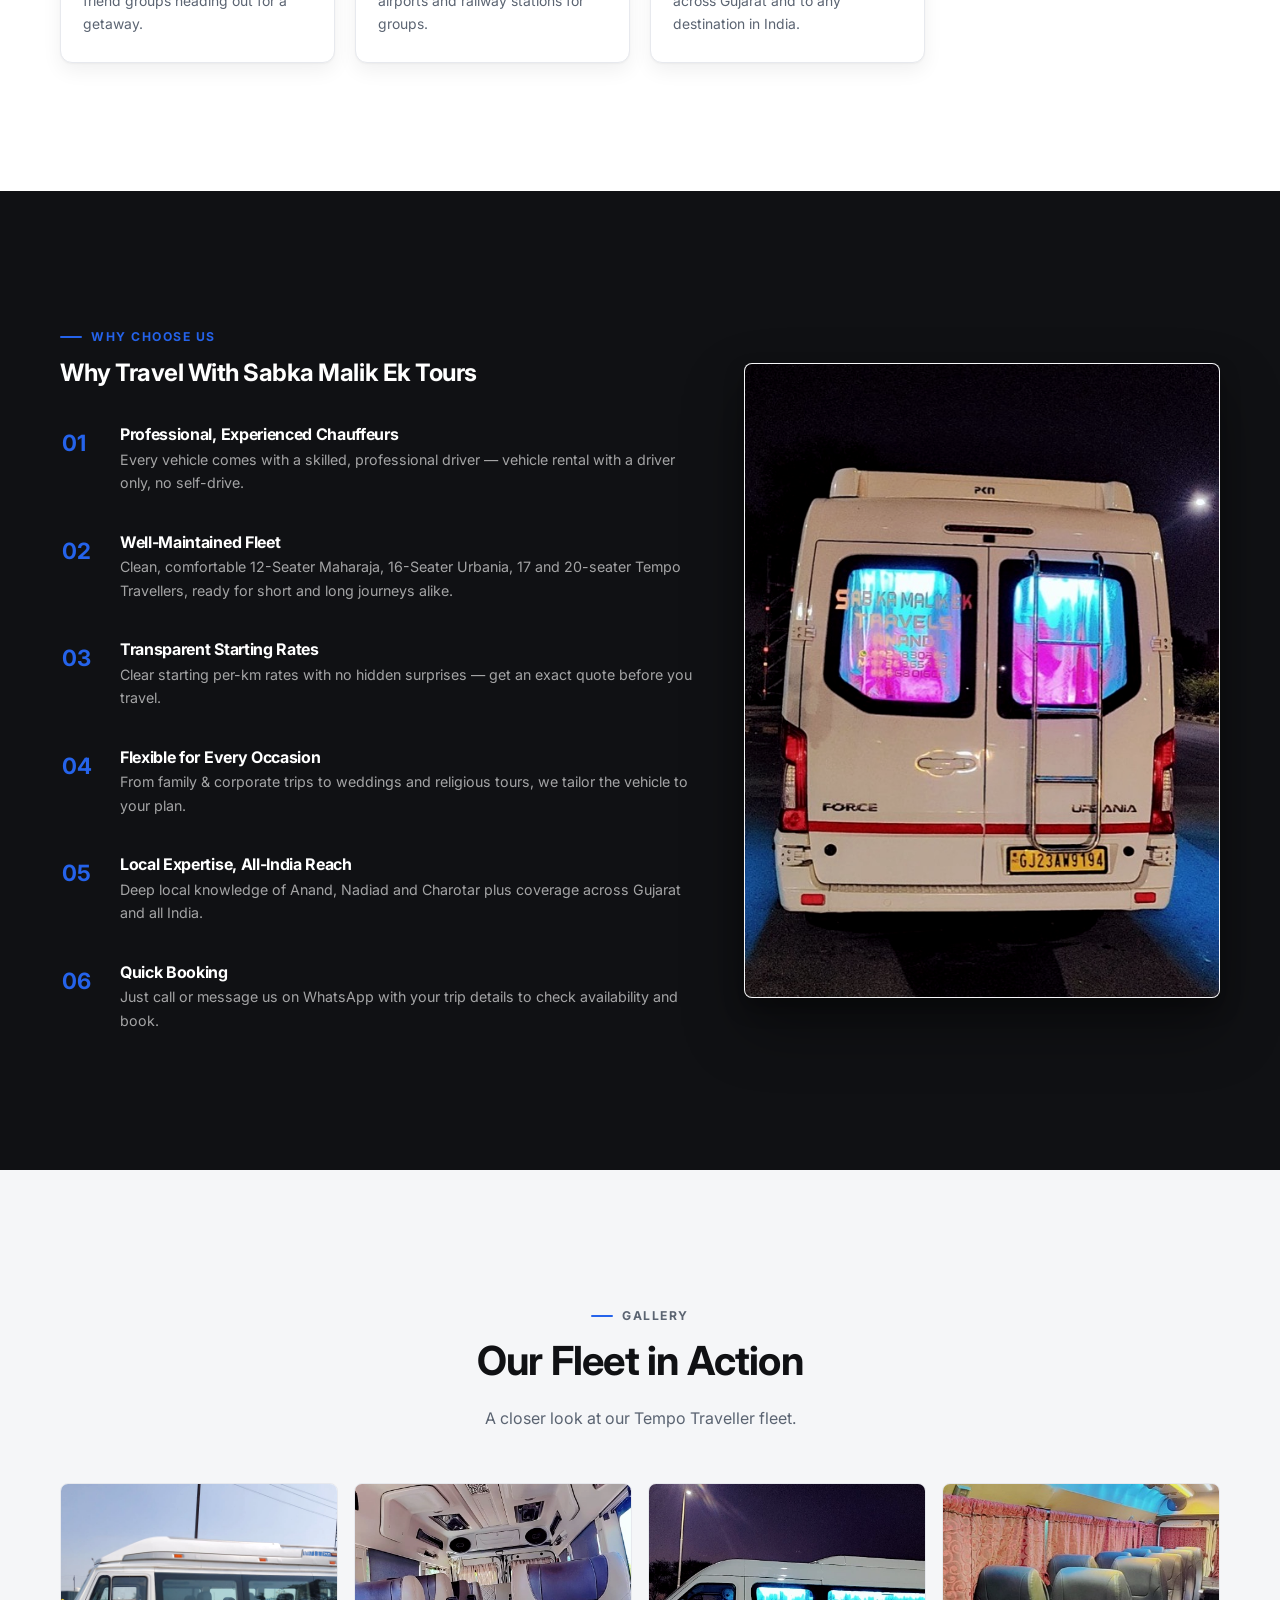
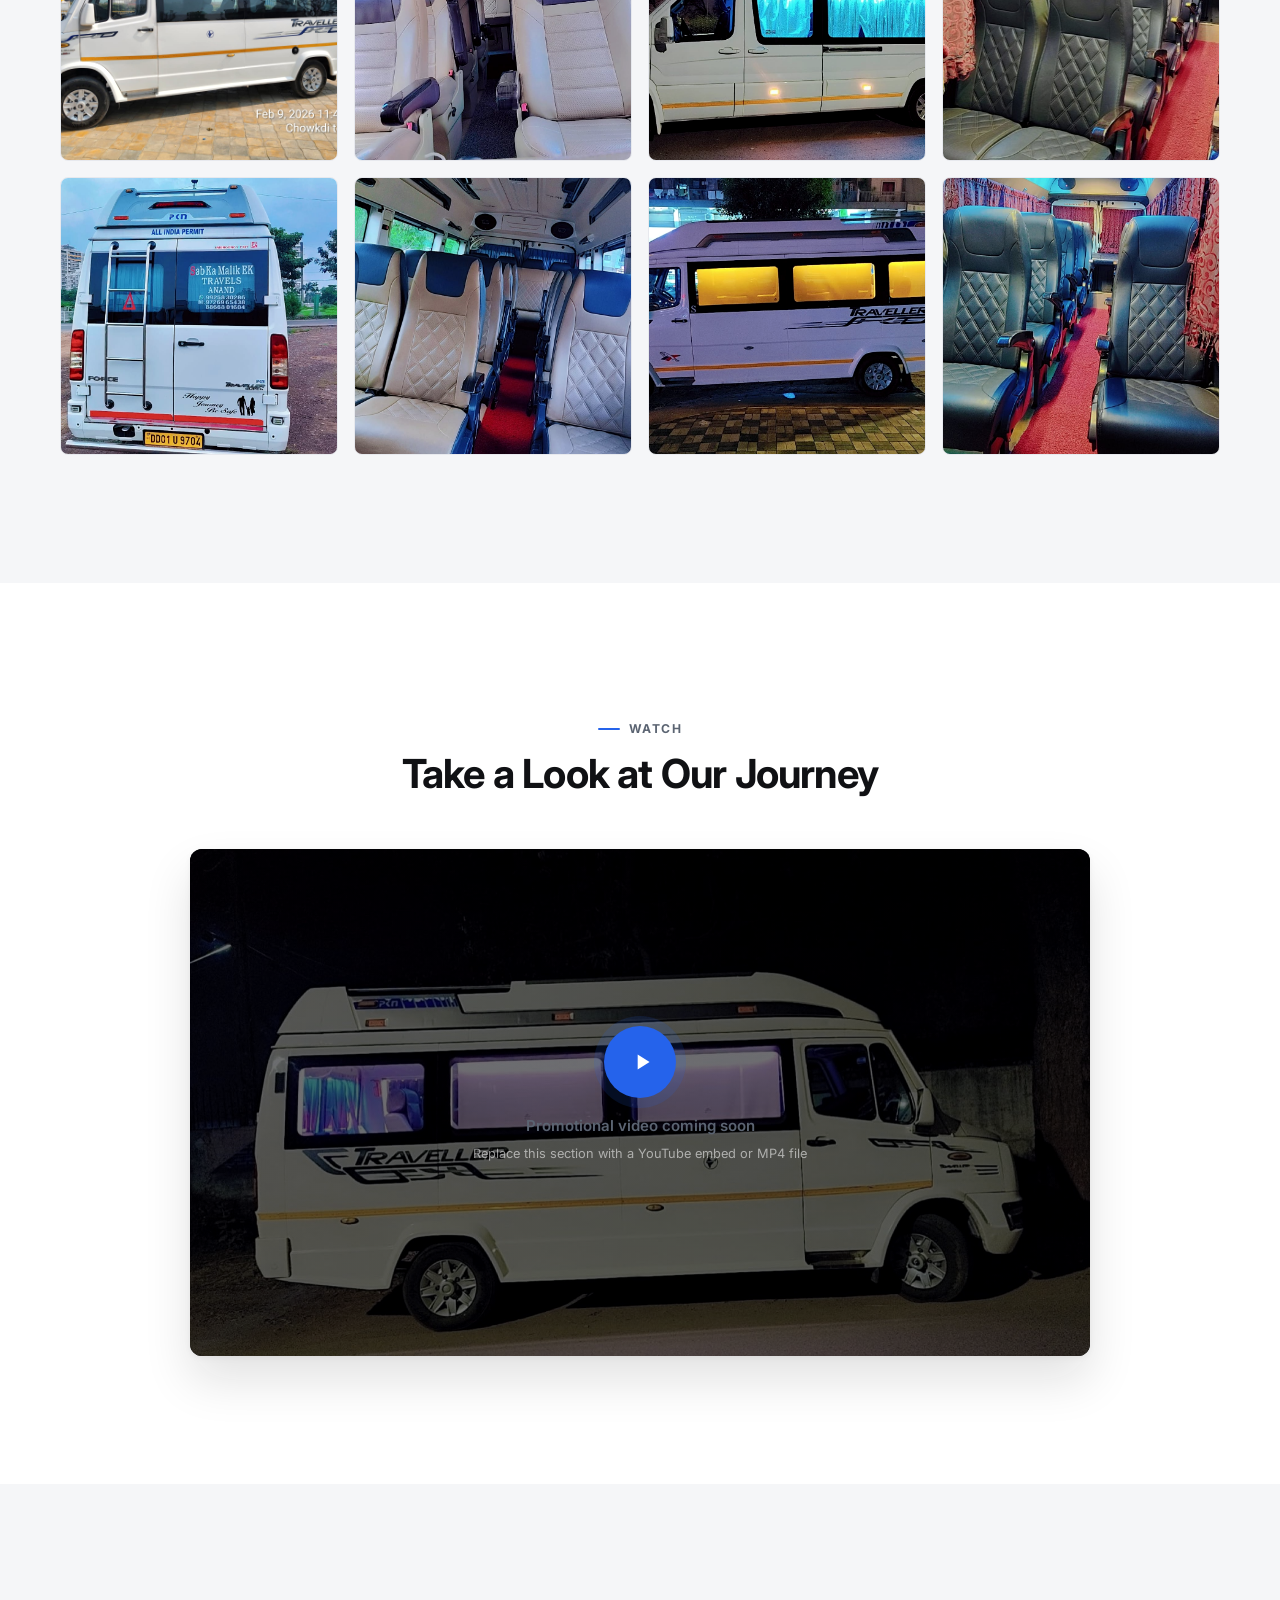
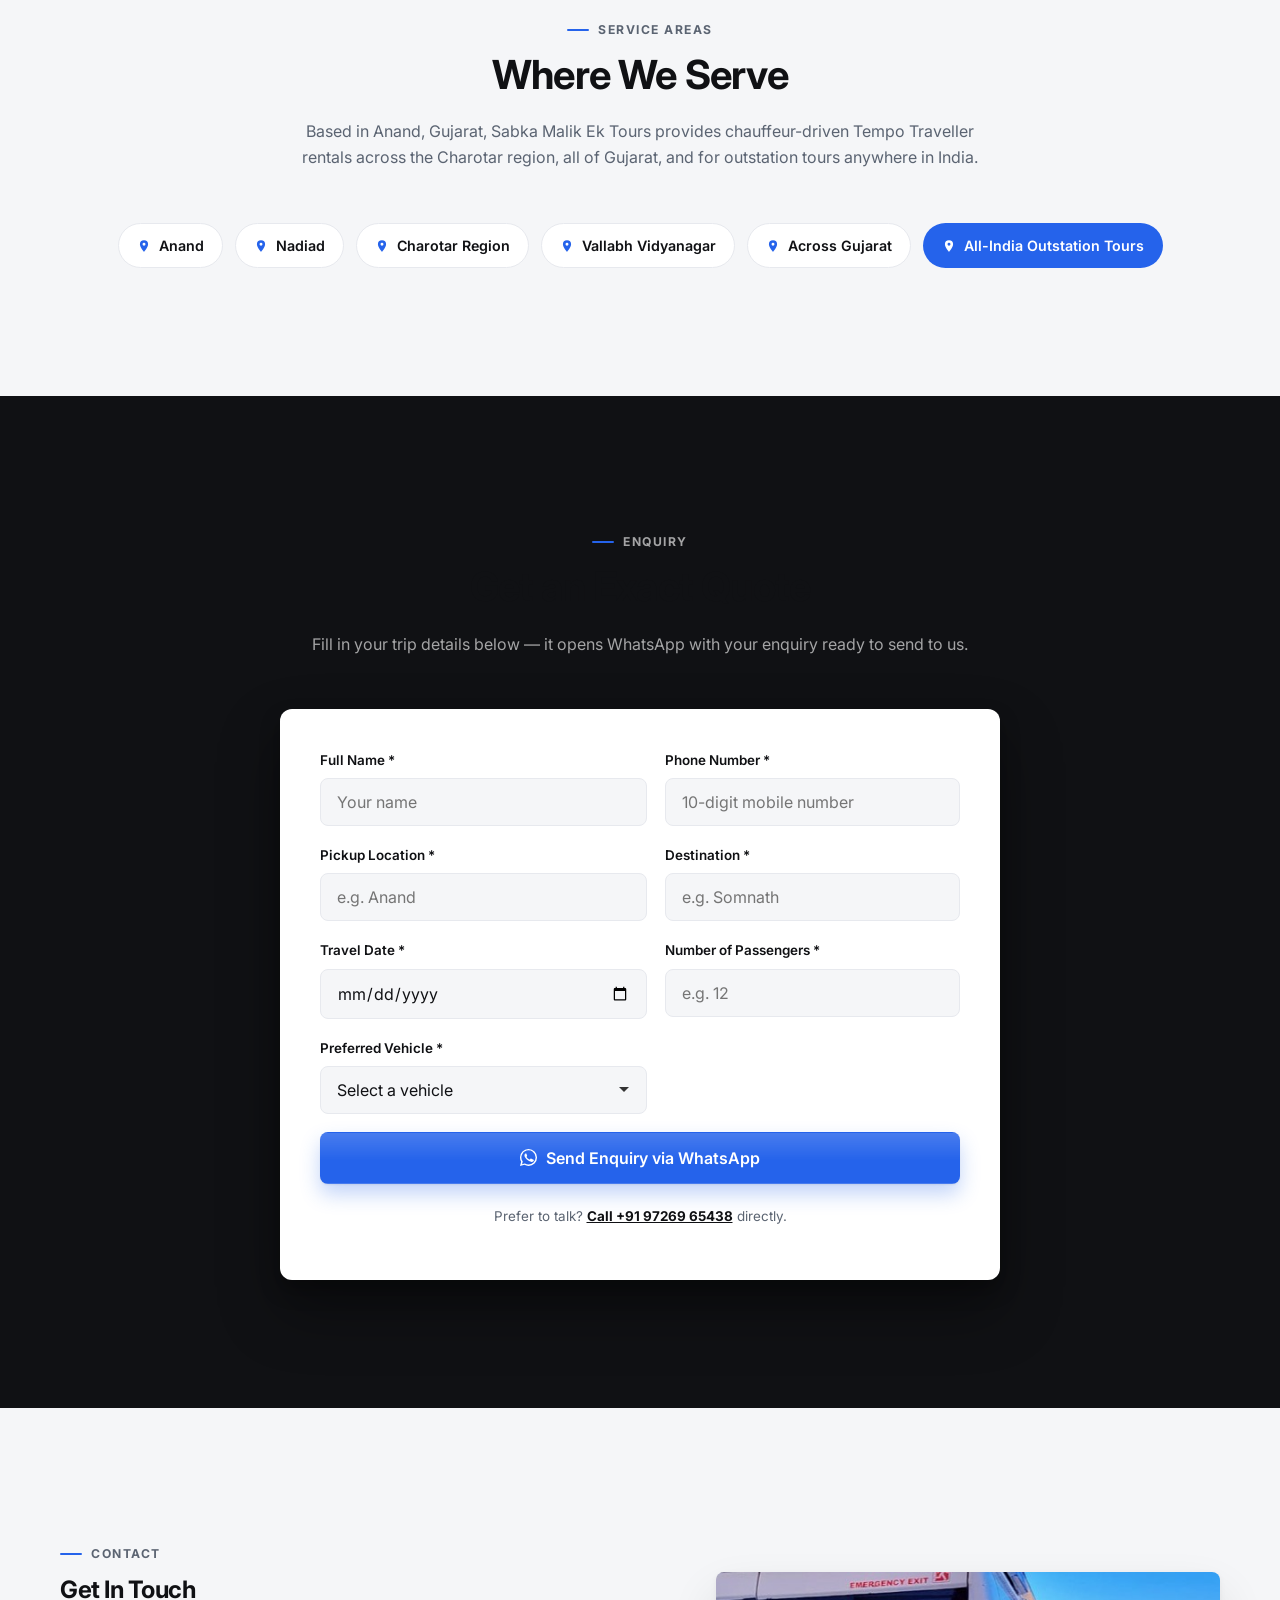
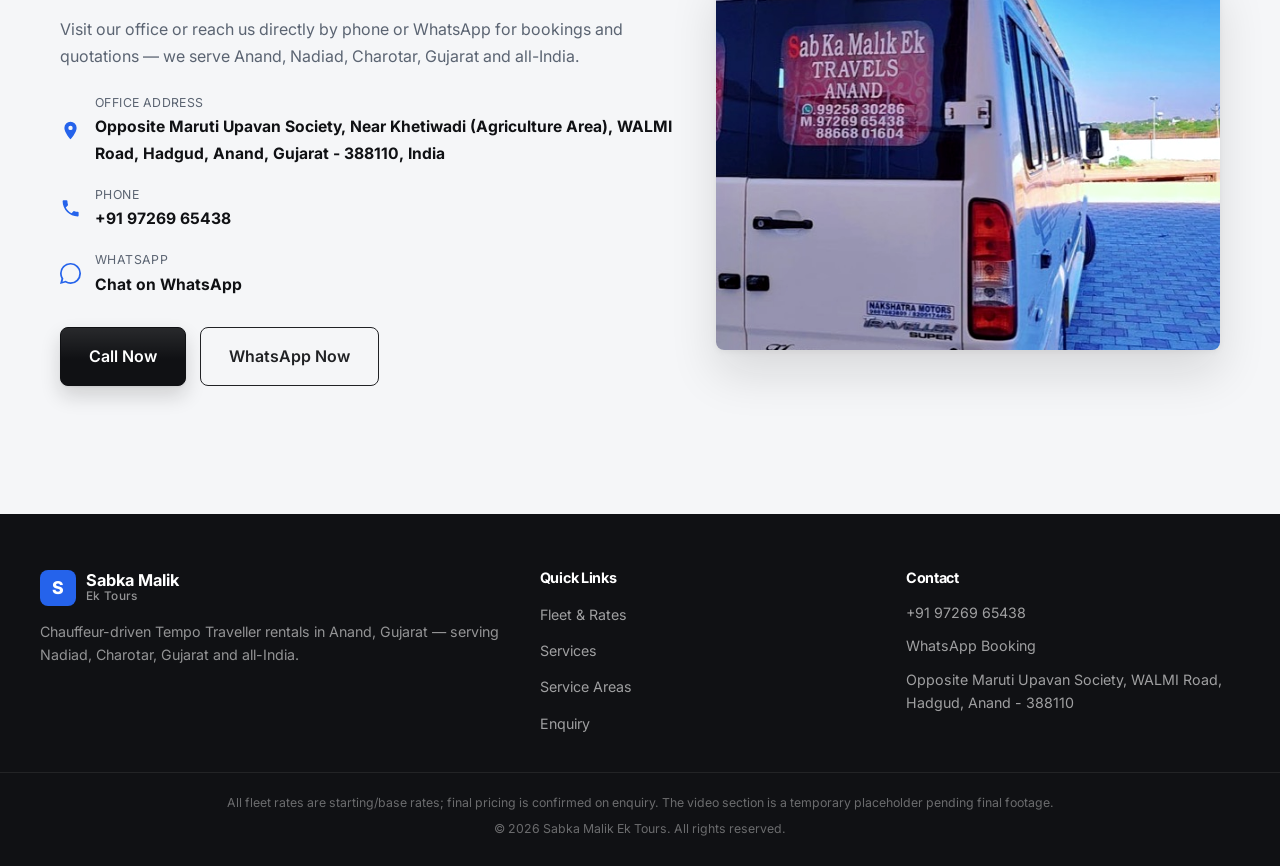
==== commit ac22b0f9: "Update office address to full street address with PIN code Co-Authored-By: Claude Sonnet 5 <noreply@" ====
--- a/index.html
+++ b/index.html
@@ -38,9 +38,10 @@
   "priceRange": "₹25 - ₹30 per km (starting rate)",
   "address": {
     "@type": "PostalAddress",
-    "streetAddress": "Upper Floor, Opposite Hadgud Maruti, WALMI Road",
+    "streetAddress": "Opposite Maruti Upavan Society, Near Khetiwadi (Agriculture Area), WALMI Road",
     "addressLocality": "Hadgud, Anand",
     "addressRegion": "Gujarat",
+    "postalCode": "388110",
     "addressCountry": "IN"
   },
   "areaServed": ["Anand", "Nadiad", "Charotar", "Gujarat", "India"],
@@ -516,7 +517,7 @@
         <ul class="contact-list">
           <li>
             <svg viewBox="0 0 24 24"><path d="M12 2a7 7 0 00-7 7c0 5.2 7 13 7 13s7-7.8 7-13a7 7 0 00-7-7zm0 9.5A2.5 2.5 0 1112 6.5a2.5 2.5 0 010 5z"/></svg>
-            <div><span>Office Address</span><a href="https://maps.google.com/?q=Sab+Ka+Malik+Ek+Tours,+Upper+Floor,+Opposite+Hadgud+Maruti,+WALMI+Road,+Village+Hadgud,+Anand,+Gujarat" target="_blank" rel="noopener">Upper Floor, Opposite Hadgud Maruti, WALMI Road, Village Hadgud, Anand, Gujarat</a></div>
+            <div><span>Office Address</span><a href="https://maps.google.com/?q=Sab+Ka+Malik+Ek+Tours,+Opposite+Maruti+Upavan+Society,+Near+Khetiwadi,+WALMI+Road,+Hadgud,+Anand,+Gujarat+388110" target="_blank" rel="noopener">Opposite Maruti Upavan Society, Near Khetiwadi (Agriculture Area), WALMI Road, Hadgud, Anand, Gujarat - 388110, India</a></div>
           </li>
           <li>
             <svg viewBox="0 0 24 24"><path d="M6.6 10.8c1.4 2.8 3.8 5.1 6.6 6.6l2.2-2.2c.3-.3.7-.4 1.1-.2 1.2.4 2.5.6 3.8.6.6 0 1 .4 1 1V20c0 .6-.4 1-1 1C10.9 21 3 13.1 3 3.7c0-.6.4-1 1-1h3.5c.6 0 1 .4 1 1 0 1.3.2 2.6.6 3.8.1.4 0 .8-.2 1.1L6.6 10.8z"/></svg>
@@ -568,7 +569,7 @@
       <h4>Contact</h4>
       <p><a href="tel:+919726965438">+91 97269 65438</a></p>
       <p><a href="https://wa.me/919726965438" target="_blank" rel="noopener">WhatsApp Booking</a></p>
-      <p><a href="https://maps.google.com/?q=Sab+Ka+Malik+Ek+Tours,+Upper+Floor,+Opposite+Hadgud+Maruti,+WALMI+Road,+Village+Hadgud,+Anand,+Gujarat" target="_blank" rel="noopener">Upper Floor, Opposite Hadgud Maruti, WALMI Road, Village Hadgud, Anand</a></p>
+      <p><a href="https://maps.google.com/?q=Sab+Ka+Malik+Ek+Tours,+Opposite+Maruti+Upavan+Society,+Near+Khetiwadi,+WALMI+Road,+Hadgud,+Anand,+Gujarat+388110" target="_blank" rel="noopener">Opposite Maruti Upavan Society, WALMI Road, Hadgud, Anand - 388110</a></p>
     </div>
   </div>
   <div class="footer-bottom">
